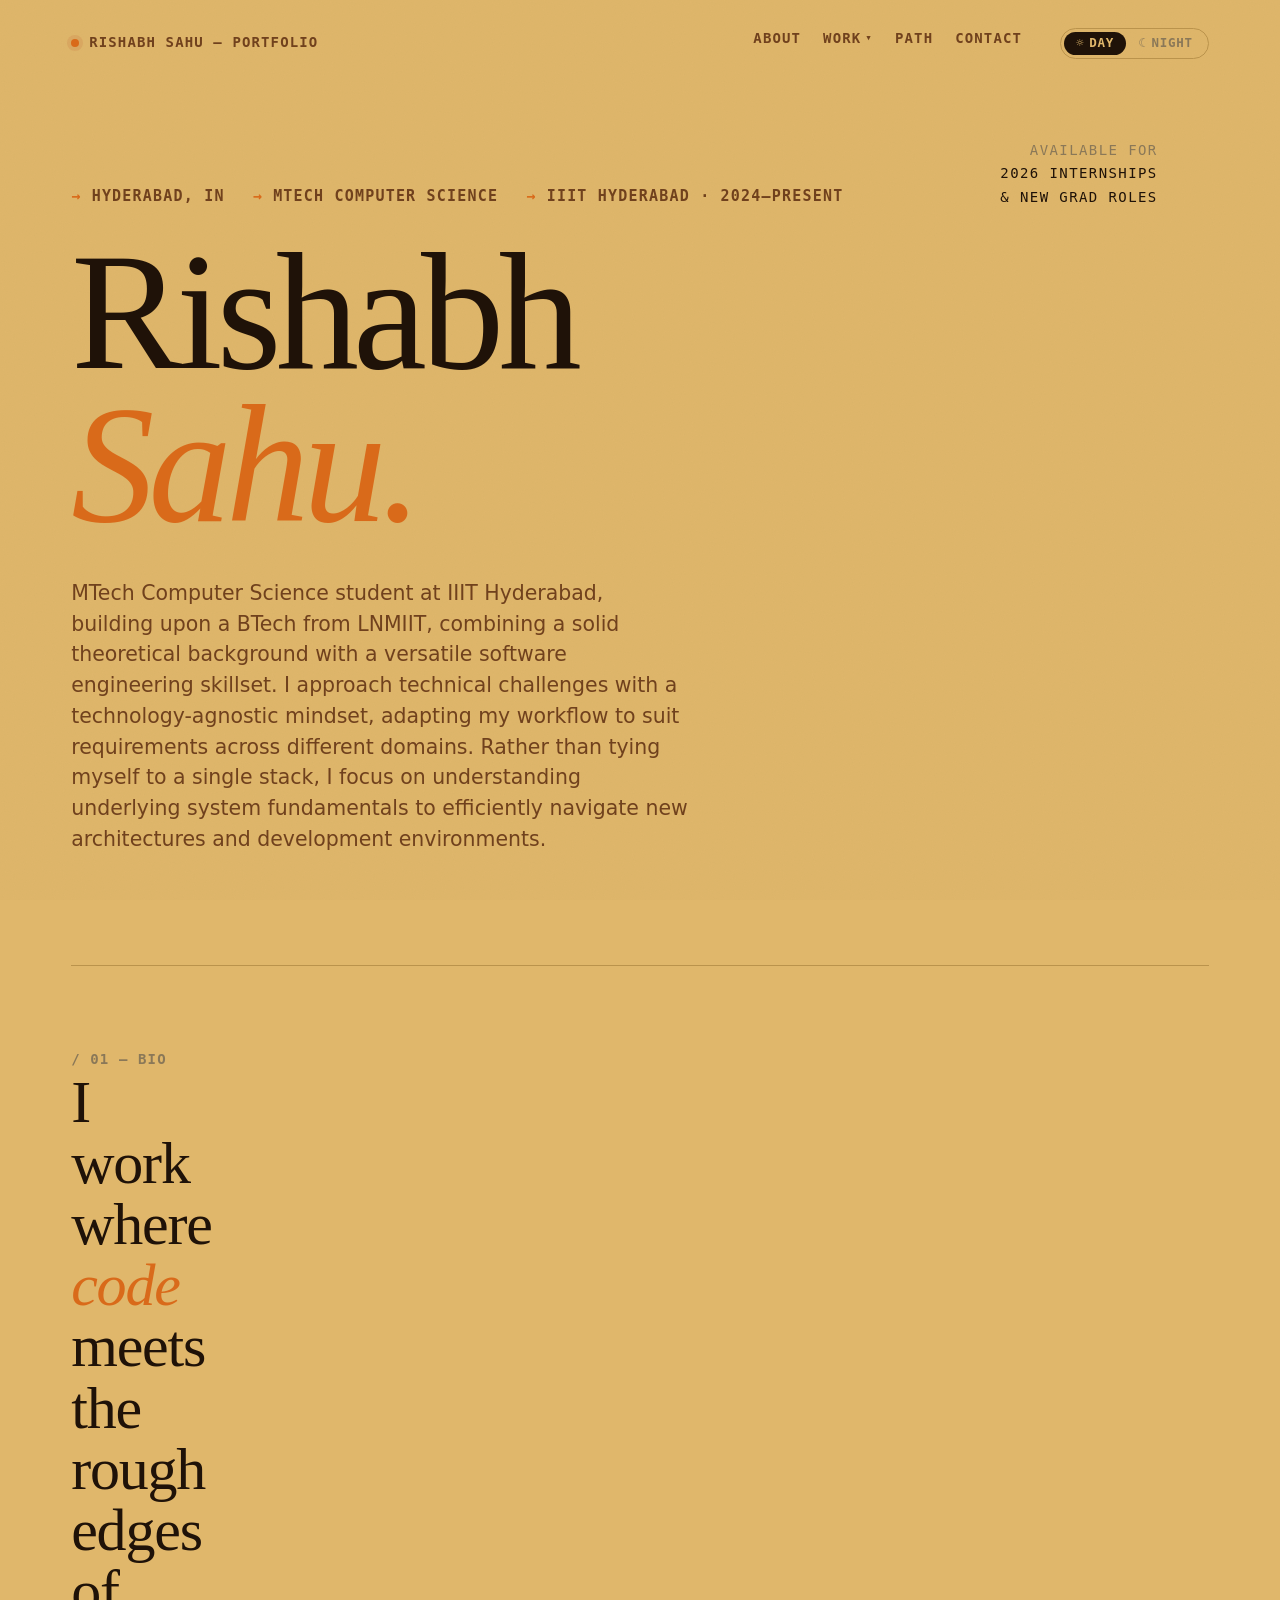
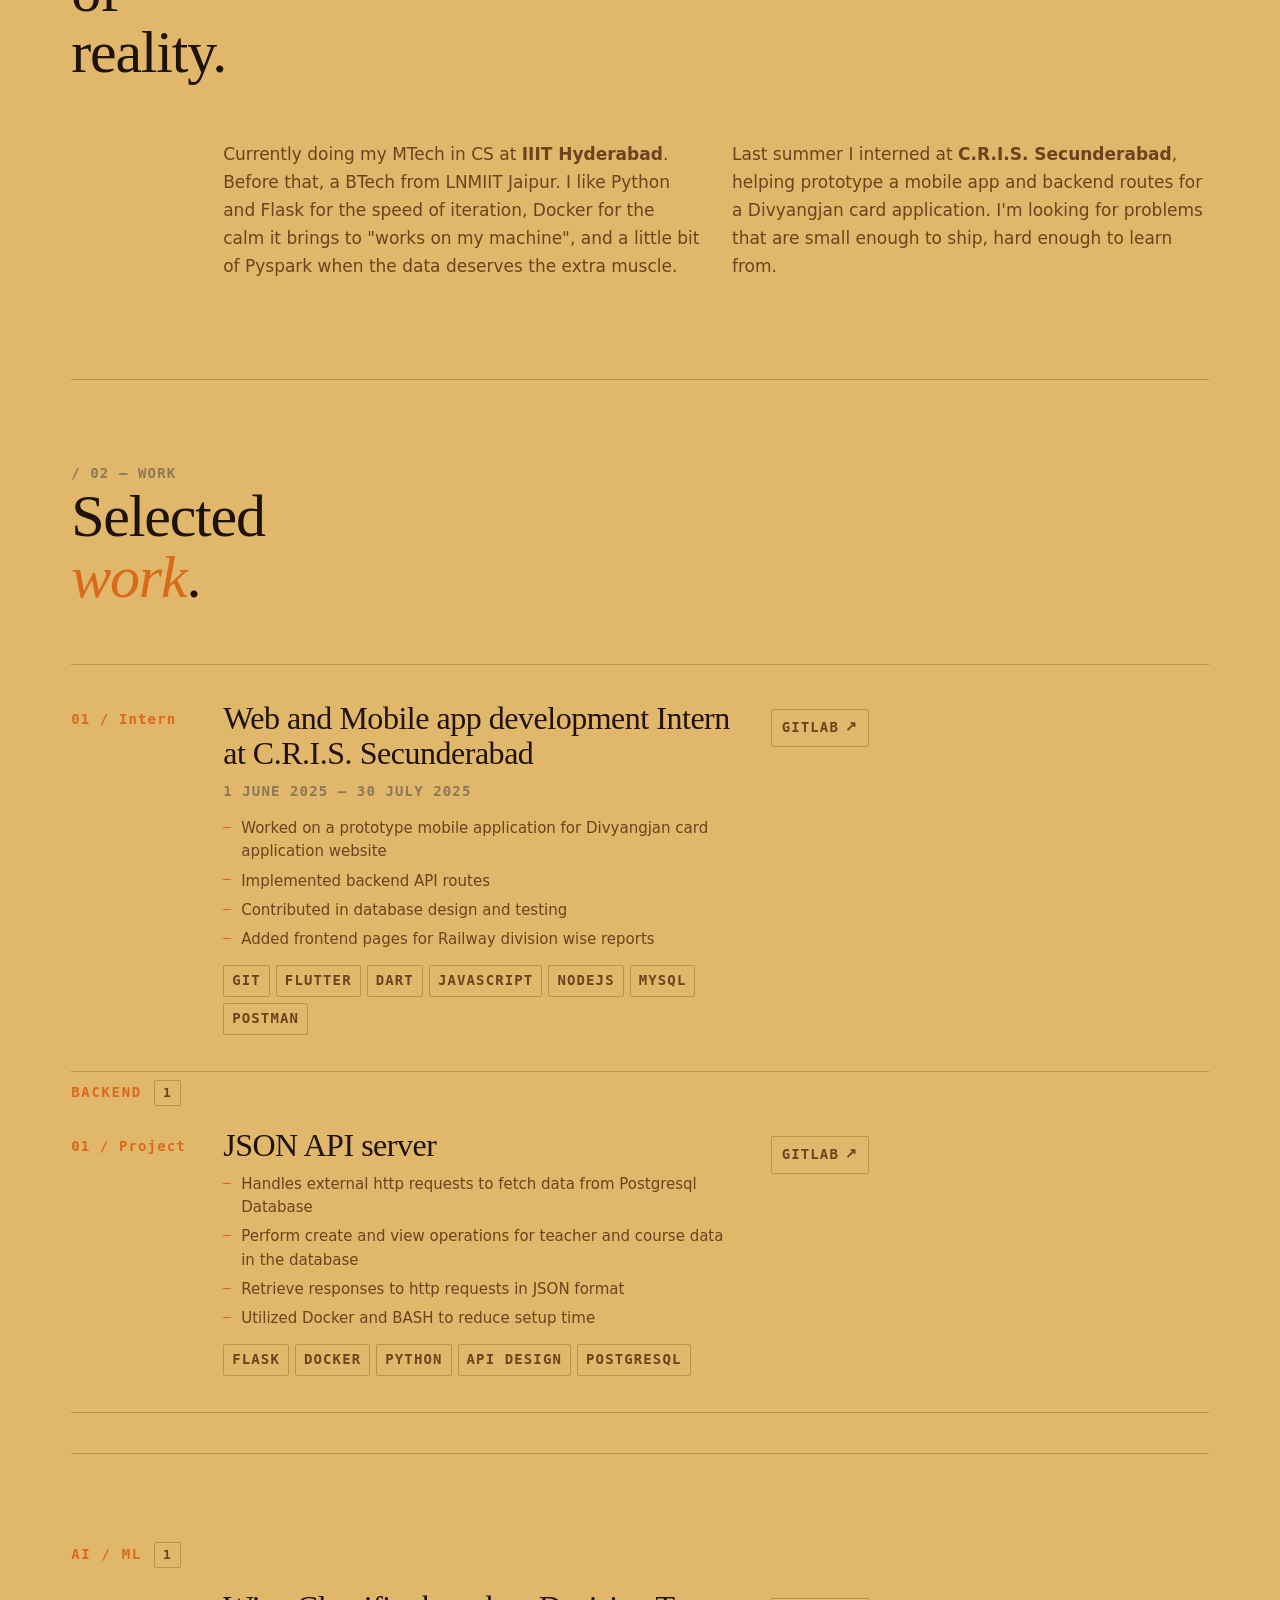
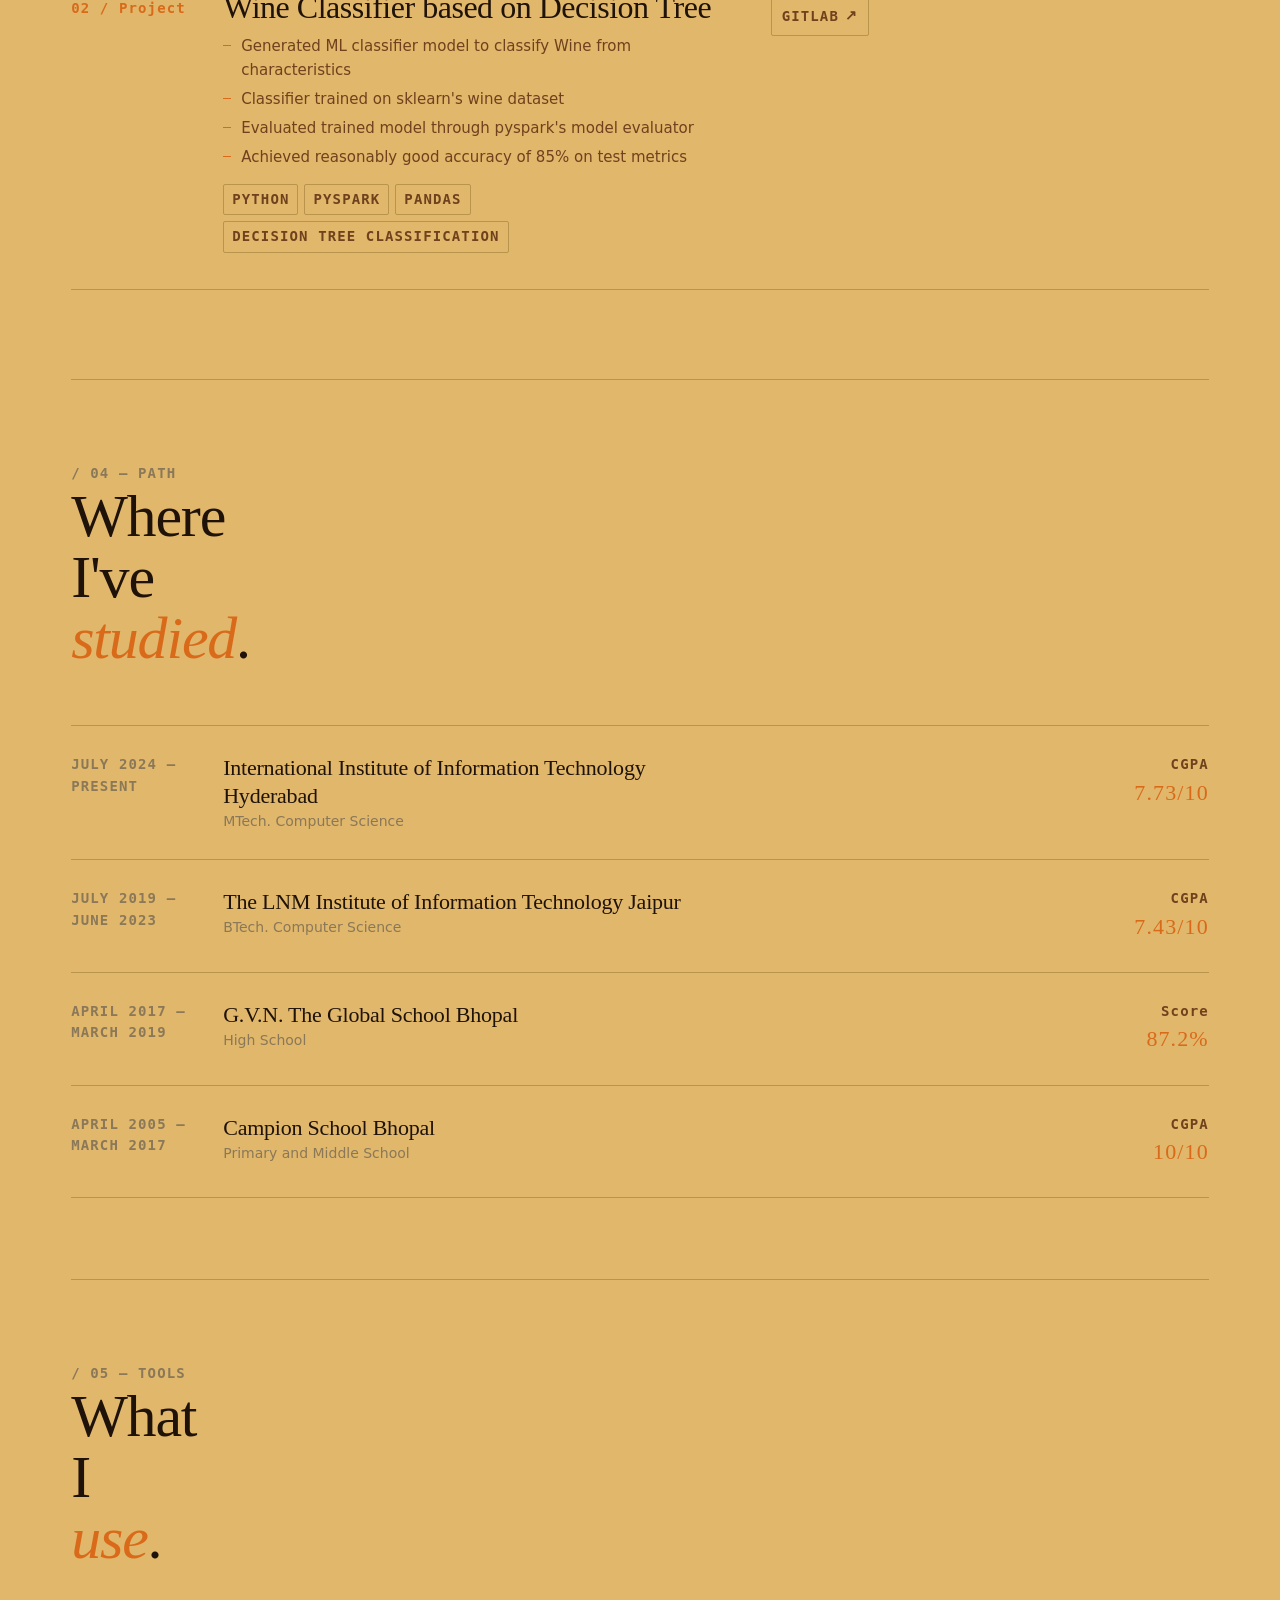
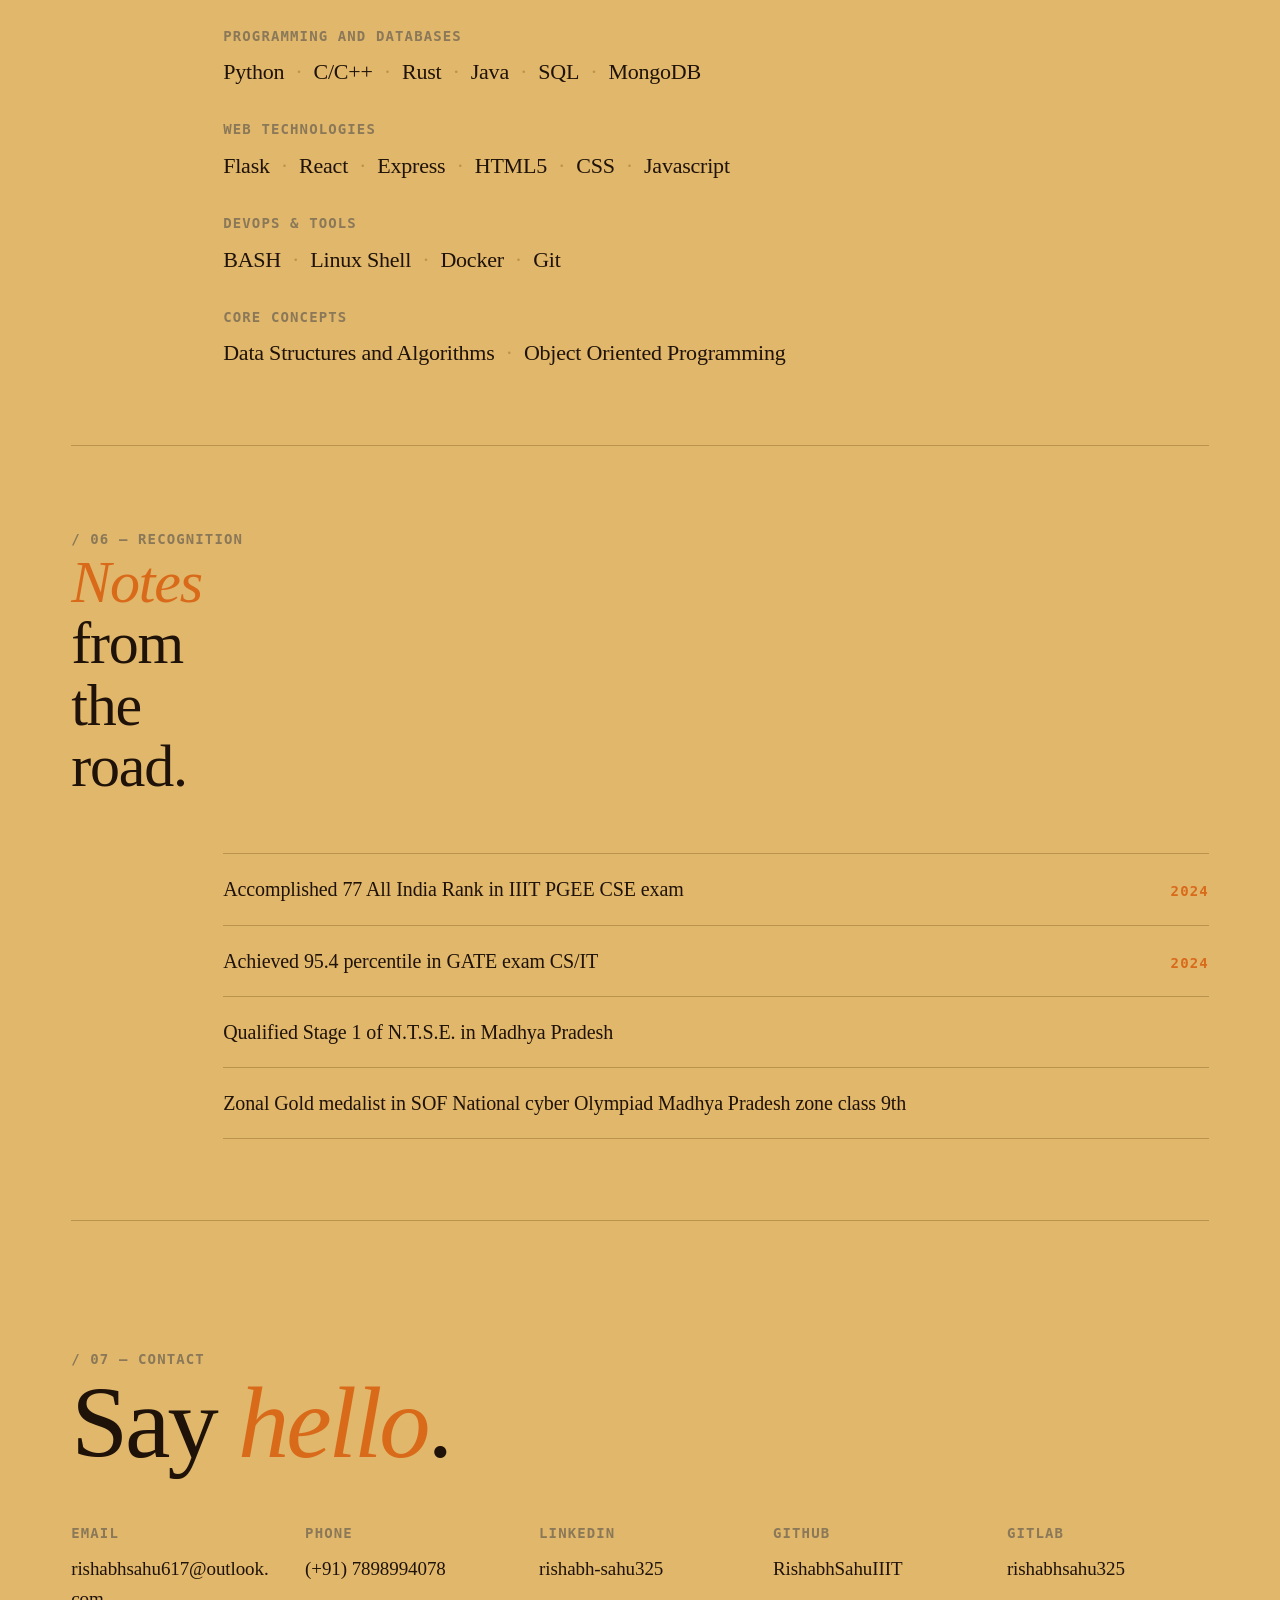
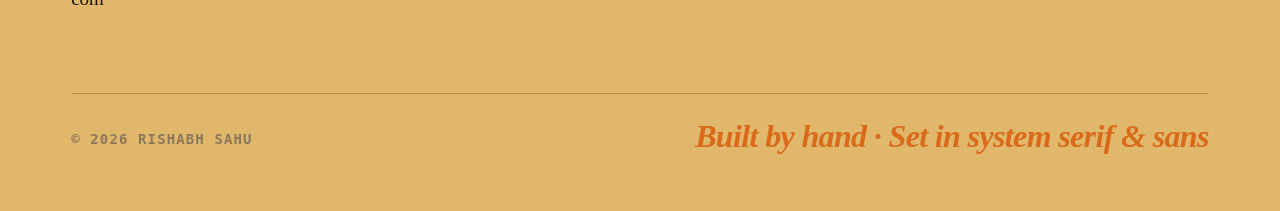
==== index.html @ 09082b4e "Update index.html introduction para" ====
<!doctype html>
<html lang="en">
    <head>
        <meta charset="utf-8" />
        <meta name="viewport" content="width=device-width, initial-scale=1" />
        <title>Rishabh Sahu — Portfolio</title>
        <meta
            name="description"
            content="Rishabh Sahu — MTech Computer Science at IIIT Hyderabad. Web, backend, and systems projects."
        />
        <link rel="stylesheet" href="style.css" />

        <!-- Anti-FOUC theme init. Loaded synchronously here so the right
       palette class is on <html> BEFORE any paint. Kept external (not
       inline) so it survives strict CSPs from browsers and extensions
       (Ulaa's built-in dark mode, Brave Shields, etc.) which block
       <script> blocks. -->
        <script src="theme-init.js"></script>
    </head>

    <body>
        <div class="grain" aria-hidden="true"></div>

        <div class="shell">
            <!-- ============================================================
         TOP BAR
         ============================================================ -->
            <header class="topbar">
                <div class="mark">
                    <span class="dot" aria-hidden="true"></span>
                    <span>Rishabh Sahu — Portfolio</span>
                </div>
                <nav>
                    <a href="#about">About</a>
                    <a href="#work">Work</a>
                    <a href="#projects-all">Projects</a>
                    <a href="#education">Path</a>
                    <a href="#contact">Contact</a>
                    <div
                        class="theme-switch"
                        role="group"
                        aria-label="Toggle day or night mode"
                    >
                        <button
                            type="button"
                            class="theme-opt"
                            id="btn-day"
                            aria-pressed="false"
                            title="Switch to day mode"
                        >
                            <span aria-hidden="true">☼</span> Day
                        </button>
                        <button
                            type="button"
                            class="theme-opt"
                            id="btn-night"
                            aria-pressed="false"
                            title="Switch to night mode"
                        >
                            <span aria-hidden="true">☾</span> Night
                        </button>
                    </div>
                </nav>
            </header>

            <!-- ============================================================
         HERO
         ============================================================ -->
            <section class="hero" id="hero">
                <div class="meta">
                    <span>Hyderabad, IN</span>
                    <span>MTech Computer Science</span>
                    <span>IIIT Hyderabad · 2024–present</span>
                </div>

                <h1>
                    Rishabh<br />
                    <span class="italic">Sahu.</span>
                </h1>

                <p class="lede">
                    MTech Computer Science student at IIIT Hyderabad, building upon a BTech from LNMIIT, combining a solid theoretical background with a versatile software engineering skillset. 
                    I approach technical challenges with a technology-agnostic mindset, adapting my workflow to suit requirements across different domains. 
                    Rather than tying myself to a single stack, I focus on understanding underlying system fundamentals to efficiently navigate new architectures and development environments.
                    
                </p>

                <div class="corner">
                    Available for<br />
                    <b>2026 internships<br />&amp; new grad roles</b>
                </div>
            </section>

            <!-- ============================================================
         ABOUT
         ============================================================ -->
            <section class="block reveal" id="about">
                <span class="col-label">/ 01 — bio</span>
                <div class="section-head">
                    <h2>
                        I work where <em>code</em> meets the rough edges of
                        reality.
                    </h2>
                </div>
                <div class="about-grid">
                    <div></div>
                    <p>
                        Currently doing my MTech in CS at <b>IIIT Hyderabad</b>.
                        Before that, a BTech from LNMIIT Jaipur. I like Python
                        and Flask for the speed of iteration, Docker for the
                        calm it brings to "works on my machine", and a little
                        bit of Pyspark when the data deserves the extra muscle.
                    </p>
                    <p>
                        Last summer I interned at <b>C.R.I.S. Secunderabad</b>,
                        helping prototype a mobile app and backend routes for a
                        Divyangjan card application. I'm looking for problems
                        that are small enough to ship, hard enough to learn
                        from.
                    </p>
                </div>
            </section>

            <!-- ============================================================
         WORK — internships + featured projects
         ============================================================ -->
            <section class="block reveal" id="work">
                <span class="col-label">/ 02 — work</span>
                <div class="section-head">
                    <h2>Selected <em>work</em>.</h2>
                </div>

                <!-- Internships mount -->
                <div class="work-list" id="internship-list"></div>

                <!-- Featured projects mount -->
                <div class="work-list" id="featured-projects"></div>
            </section>

            <!-- ============================================================
         ALL PROJECTS
         ============================================================ -->
            <section class="block reveal" id="projects-all">
                <span class="col-label">/ 03 — index</span>
                <div class="section-head">
                    <h2>All <em>projects</em>.</h2>
                </div>
                <div class="all-projects" id="all-projects"></div>
            </section>

            <!-- ============================================================
         EDUCATION
         ============================================================ -->
            <section class="block reveal" id="education">
                <span class="col-label">/ 04 — path</span>
                <div class="section-head">
                    <h2>Where I've <em>studied</em>.</h2>
                </div>
                <div class="timeline" id="education-list"></div>
            </section>

            <!-- ============================================================
         SKILLS
         ============================================================ -->
            <section class="block reveal" id="skills">
                <span class="col-label">/ 05 — tools</span>
                <div class="section-head">
                    <h2>What I <em>use</em>.</h2>
                </div>
                <div class="skills-grid">
                    <div aria-hidden="true"></div>
                    <div id="skills-list"></div>
                </div>
            </section>

            <!-- ============================================================
         RECOGNITION
         ============================================================ -->
            <section class="block reveal" id="recognition">
                <span class="col-label">/ 06 — recognition</span>
                <div class="section-head">
                    <h2><em>Notes</em> from the road.</h2>
                </div>
                <div class="recog-list">
                    <div aria-hidden="true"></div>
                    <ul id="accomplishments-list"></ul>
                </div>
            </section>

            <!-- ============================================================
         CONTACT / COLOPHON
         ============================================================ -->
            <section class="colophon reveal" id="contact">
                <span class="col-label">/ 07 — contact</span>
                <h2>Say <em>hello</em>.</h2>

                <div class="contact-grid">
                    <div class="item">
                        <h5>Email</h5>
                        <a id="contact-email" href="#">—</a>
                    </div>
                    <div class="item">
                        <h5>Phone</h5>
                        <a id="contact-phone" href="#">—</a>
                    </div>
                    <div class="item">
                        <h5>LinkedIn</h5>
                        <a
                            id="contact-linkedin"
                            href="#"
                            target="_blank"
                            rel="noopener"
                            >—</a
                        >
                    </div>
                    <div class="item">
                        <h5>GitHub</h5>
                        <a
                            id="contact-github"
                            href="#"
                            target="_blank"
                            rel="noopener"
                            >—</a
                        >
                    </div>
                    <div class="item">
                        <h5>GitLab</h5>
                        <a
                            id="contact-gitlab"
                            href="#"
                            target="_blank"
                            rel="noopener"
                            >—</a
                        >
                    </div>
                </div>

                <div class="foot">
                    <span>© <span id="year"></span> Rishabh Sahu</span>
                    <span class="glyph"
                        >Built by hand · Set in system serif &amp; sans</span
                    >
                </div>
            </section>
        </div>

        <!-- All page logic (year setter, theme toggle handler, LaTeX parser
       and renderer) lives in external files so they survive CSPs that
       block inline <script>. -->
        <script src="projects.js"></script>
        <script src="script.js"></script>
    </body>
</html>
---- style.css ----
/* ============================================================
   Rishabh Sahu — Portfolio styles
   --------------------------------------------------------------
   Palette: Day & Night
     Light mode offset: -24 (warm dusk)
     Dark  mode offset: +11 (more lifted)
   This is one of four palette variants. To swap palettes,
   rename one of style-*.css to style.css.
   ============================================================ */

/* ---------- 1. Tokens ---------- */
:root {
    /* ---- Palette: Day & Night ---- */
    /* Light mode (default) — bg/bg-soft/rule shifted -24% lightness */
    --bg: #e0b76b;
    --bg-soft: #dcae5a;
    --ink: #1f1208;
    --ink-soft: #70411d;
    --muted: #8a7858;
    --rule: #ba934c;
    --accent: #d96a1a;
    --accent-soft: #e1955e;

    --grain-svg: url("data:image/svg+xml;utf8,<svg xmlns='http://www.w3.org/2000/svg' width='180' height='180'><filter id='n'><feTurbulence type='fractalNoise' baseFrequency='0.9' numOctaves='2' stitchTiles='stitch'/><feColorMatrix values='0 0 0 0 0.05  0 0 0 0 0.04  0 0 0 0 0.02  0 0 0 0.08 0'/></filter><rect width='100%25' height='100%25' filter='url(%23n)'/></svg>");
    --grain-blend: multiply;
    --grain-opacity: 0.35;

    /* System font stacks — no external fonts */
    --serif:
        ui-serif, "Iowan Old Style", "Apple Garamond", Baskerville,
        "Times New Roman", "Source Serif Pro", Georgia, serif;
    --sans:
        system-ui, -apple-system, BlinkMacSystemFont, "Segoe UI Variable",
        "Segoe UI", Roboto, "Helvetica Neue", Arial, sans-serif;
    --mono:
        ui-monospace, "SF Mono", "Cascadia Mono", "Source Code Pro", Menlo,
        Consolas, "DejaVu Sans Mono", monospace;

    --max: 1240px;
    --gutter: clamp(20px, 4vw, 56px);

    color-scheme: light;
}

/* Dark mode — applies when OS prefers dark UNLESS the user has
   manually picked light via the in-page toggle (which adds .theme-light).
   bg/bg-soft/rule shifted +11% lightness. */
@media (prefers-color-scheme: dark) {
    :root:not(.theme-light) {
        --bg: #162666;
        --bg-soft: #1a2d77;
        --ink: #dce0ee;
        --ink-soft: #9ea9d0;
        --muted: #828aa6;
        --rule: #3a477a;
        --accent: #e6c069;
        --accent-soft: #ead198;
        --grain-svg: url("data:image/svg+xml;utf8,<svg xmlns='http://www.w3.org/2000/svg' width='180' height='180'><filter id='n'><feTurbulence type='fractalNoise' baseFrequency='0.9' numOctaves='2' stitchTiles='stitch'/><feColorMatrix values='0 0 0 0 0.95  0 0 0 0 0.92  0 0 0 0 0.85  0 0 0 0.05 0'/></filter><rect width='100%25' height='100%25' filter='url(%23n)'/></svg>");
        --grain-blend: screen;
        --grain-opacity: 0.5;
        color-scheme: dark;
    }
}

/* User-forced dark mode (toggle button in the top bar). Always wins,
   regardless of the OS preference. */
:root.theme-dark {
    --bg: #162666;
    --bg-soft: #1a2d77;
    --ink: #dce0ee;
    --ink-soft: #9ea9d0;
    --muted: #828aa6;
    --rule: #3a477a;
    --accent: #e6c069;
    --accent-soft: #ead198;
    --grain-svg: url("data:image/svg+xml;utf8,<svg xmlns='http://www.w3.org/2000/svg' width='180' height='180'><filter id='n'><feTurbulence type='fractalNoise' baseFrequency='0.9' numOctaves='2' stitchTiles='stitch'/><feColorMatrix values='0 0 0 0 0.95  0 0 0 0 0.92  0 0 0 0 0.85  0 0 0 0.05 0'/></filter><rect width='100%25' height='100%25' filter='url(%23n)'/></svg>");
    --grain-blend: screen;
    --grain-opacity: 0.5;
    color-scheme: dark;
}

/* ---------- 2. Reset & base ---------- */
*,
*::before,
*::after {
    box-sizing: border-box;
}

html {
    scroll-behavior: smooth;
}

body {
    margin: 0;
    background: var(--bg);
    color: var(--ink);
    font-family: var(--sans);
    font-weight: 400;
    font-size: 16px;
    line-height: 1.55;
    -webkit-font-smoothing: antialiased;
    text-rendering: optimizeLegibility;
    overflow-x: hidden;
    transition:
        background-color 0.3s ease,
        color 0.3s ease;
}

/* Paper grain — theme-aware via CSS variables */
body::before {
    content: "";
    position: fixed;
    inset: 0;
    pointer-events: none;
    z-index: 1;
    opacity: var(--grain-opacity);
    mix-blend-mode: var(--grain-blend);
    background-image: var(--grain-svg);
}

a {
    color: inherit;
    text-decoration: none;
}

::selection {
    background: var(--accent);
    color: var(--bg);
}

code {
    font-family: var(--mono);
    font-size: 0.92em;
    padding: 1px 5px;
    background: var(--bg-soft);
    border-radius: 3px;
}

/* ---------- 3. Layout shell ---------- */
.shell {
    position: relative;
    z-index: 2;
    max-width: var(--max);
    margin: 0 auto;
    padding: 0 var(--gutter);
}

/* ---------- 4. Top bar ---------- */
.topbar {
    display: flex;
    align-items: center;
    justify-content: space-between;
    padding: 28px 0 0;
    font-family: var(--mono);
    font-size: 14px;
    letter-spacing: 0.06em;
    text-transform: uppercase;
    color: var(--ink-soft);
}
.topbar .mark {
    display: inline-flex;
    align-items: center;
    gap: 10px;
}
.topbar .dot {
    width: 8px;
    height: 8px;
    border-radius: 50%;
    background: var(--accent);
    box-shadow: 0 0 0 4px rgba(181, 69, 32, 0.12);
}
.topbar nav {
    display: flex;
    gap: 22px;
    flex-wrap: wrap;
}
.topbar nav a {
    position: relative;
    padding-bottom: 2px;
}
.topbar nav a::after {
    content: "";
    position: absolute;
    left: 0;
    right: 100%;
    bottom: 0;
    height: 1px;
    background: var(--ink);
    transition: right 0.4s cubic-bezier(0.2, 0.7, 0.2, 1);
}
.topbar nav a:hover::after {
    right: 0;
}
@media (max-width: 720px) {
    .topbar nav {
        display: none;
    }
}

/* ---------- 5. Hero ---------- */
.hero {
    padding: clamp(80px, 14vh, 180px) 0 clamp(60px, 10vh, 120px);
    position: relative;
}
.hero .meta {
    display: flex;
    flex-wrap: wrap;
    gap: 28px;
    font-family: var(--mono);
    font-size: 15px;
    font-weight: 600;
    letter-spacing: 0.08em;
    text-transform: uppercase;
    color: var(--ink-soft);
    margin-bottom: 28px;
}
.hero .meta span::before {
    content: "→ ";
    color: var(--accent);
}
.hero h1 {
    margin: 0;
    font-family: var(--serif);
    font-weight: 400;
    font-style: normal;
    font-size: clamp(56px, 13vw, 200px);
    line-height: 0.92;
    letter-spacing: -0.035em;
}
.hero h1 .italic {
    font-style: italic;
    font-weight: 400;
    color: var(--accent);
}
.hero .lede {
    margin-top: 36px;
    max-width: 620px;
    font-size: clamp(18px, 1.6vw, 22px);
    line-height: 1.5;
    color: var(--ink-soft);
    font-weight: 300;
}
.hero .lede em {
    font-family: var(--serif);
    font-style: italic;
    color: var(--accent);
    font-weight: 400;
}
.hero .corner {
    position: absolute;
    top: 80px;
    right: var(--gutter);
    font-family: var(--mono);
    font-size: 14px;
    letter-spacing: 0.1em;
    text-transform: uppercase;
    color: var(--muted);
    text-align: right;
    line-height: 1.7;
}
.hero .corner b {
    color: var(--ink);
    font-weight: 500;
    display: block;
}
@media (max-width: 720px) {
    .hero .corner {
        display: none;
    }
}

/* ---------- 6. Section pattern ---------- */
section.block {
    padding: clamp(60px, 9vh, 110px) 0;
    border-top: 1px solid var(--rule);
    position: relative;
}
.section-head {
    display: grid;
    grid-template-columns: 120px 1fr;
    gap: 32px;
    margin-bottom: 56px;
}
.section-head .num {
    font-family: var(--mono);
    font-size: 14px;
    letter-spacing: 0.1em;
    color: var(--accent);
    padding-top: 8px;
}
.section-head h2 {
    margin: 0;
    font-family: var(--serif);
    font-weight: 400;
    font-size: clamp(36px, 5vw, 60px);
    line-height: 1.02;
    letter-spacing: -0.02em;
}
.section-head h2 em {
    font-style: italic;
    color: var(--accent);
    font-weight: 400;
}
.col-label {
    font-family: var(--mono);
    font-size: 14px;
    letter-spacing: 0.12em;
    text-transform: uppercase;
    color: var(--muted);
}
@media (max-width: 640px) {
    .section-head {
        grid-template-columns: 1fr;
        gap: 12px;
        margin-bottom: 36px;
    }
}

/* ---------- 7. About ---------- */
.about-grid {
    display: grid;
    grid-template-columns: 120px 1fr 1fr;
    gap: 32px;
}
.about-grid p {
    margin: 0 0 18px;
    font-size: 17px;
    line-height: 1.65;
    color: var(--ink-soft);
}
.about-grid p:last-child {
    margin-bottom: 0;
}
@media (max-width: 880px) {
    .about-grid {
        grid-template-columns: 1fr;
        gap: 18px;
    }
}

/* ---------- 8. Work / Featured projects ---------- */
.work-list {
    display: flex;
    flex-direction: column;
    gap: 0;
}

.work-item {
    display: grid;
    grid-template-columns: 120px 1fr 0.85fr;
    gap: 32px;
    padding: 36px 0;
    border-bottom: 1px solid var(--rule);
    align-items: start;
    position: relative;
    transition: padding 0.4s cubic-bezier(0.2, 0.7, 0.2, 1);
}
.work-item:hover {
    padding-left: 16px;
}
.work-item:first-child {
    border-top: 1px solid var(--rule);
}

.work-item .idx {
    font-family: var(--mono);
    font-size: 14px;
    color: var(--accent);
    letter-spacing: 0.08em;
    padding-top: 8px;
}
.work-item h3 {
    margin: 0 0 10px;
    font-family: var(--serif);
    font-weight: 500;
    font-size: clamp(24px, 2.5vw, 34px);
    line-height: 1.1;
    letter-spacing: -0.015em;
}
.work-item h3 a {
    background-image: linear-gradient(var(--ink), var(--ink));
    background-position: 0 100%;
    background-repeat: no-repeat;
    background-size: 0% 1px;
    transition: background-size 0.5s cubic-bezier(0.2, 0.7, 0.2, 1);
    padding-bottom: 2px;
}
.work-item h3 a:hover {
    background-size: 100% 1px;
}
.work-item .role {
    font-family: var(--mono);
    font-size: 14px;
    letter-spacing: 0.1em;
    text-transform: uppercase;
    color: var(--muted);
    margin-bottom: 14px;
}
.work-item p {
    margin: 0 0 12px;
    color: var(--ink-soft);
    font-size: 15.5px;
    line-height: 1.6;
}
.work-item ul {
    margin: 0;
    padding: 0;
    list-style: none;
}
.work-item ul li {
    position: relative;
    padding-left: 18px;
    font-size: 15px;
    color: var(--ink-soft);
    margin-bottom: 6px;
    line-height: 1.55;
}
.work-item ul li::before {
    content: "";
    position: absolute;
    left: 0;
    top: 0.65em;
    width: 8px;
    height: 1px;
    background: var(--accent);
}
.work-item .stack {
    display: flex;
    flex-wrap: wrap;
    gap: 6px;
    margin-top: 14px;
}
.work-item .stack span {
    font-family: var(--mono);
    font-size: 14px;
    letter-spacing: 0.06em;
    text-transform: uppercase;
    padding: 4px 8px;
    border: 1px solid var(--rule);
    color: var(--ink-soft);
    border-radius: 2px;
}
.work-item .meta-right {
    font-family: var(--mono);
    font-size: 14px;
    letter-spacing: 0.1em;
    text-transform: uppercase;
    color: var(--muted);
    padding-top: 8px;
    line-height: 1.7;
    display: flex;
    flex-direction: column;
    gap: 16px;
}
@media (max-width: 880px) {
    .work-item {
        grid-template-columns: 1fr;
        gap: 14px;
        padding: 28px 0;
    }
    .work-item:hover {
        padding-left: 0;
    }
}

/* ---------- Repo link buttons (shared by featured + compact) ---------- */
.repo-links {
    display: flex;
    flex-wrap: wrap;
    gap: 8px;
}
.repo-link {
    display: inline-flex;
    align-items: center;
    gap: 6px;
    font-family: var(--mono);
    font-size: 14px;
    letter-spacing: 0.08em;
    text-transform: uppercase;
    padding: 6px 10px;
    border: 1px solid var(--rule);
    border-radius: 2px;
    color: var(--ink-soft);
    transition:
        background 0.25s ease,
        color 0.25s ease,
        border-color 0.25s ease,
        transform 0.25s ease;
}
.repo-link:hover {
    background: var(--accent);
    color: var(--bg);
    border-color: var(--accent);
    transform: translateY(-1px);
}
.repo-link .arrow {
    font-family: var(--serif);
    font-size: 14px;
    line-height: 1;
    transform: translateY(-1px);
}

/* ---------- 9. All projects (compact list) ---------- */
.all-projects {
    display: flex;
    flex-direction: column;
    gap: 0;
}
.project-compact {
    padding: 26px 0;
    border-bottom: 1px solid var(--rule);
    display: grid;
    grid-template-columns: 1fr;
    gap: 12px;
    transition: padding 0.35s cubic-bezier(0.2, 0.7, 0.2, 1);
}
.project-compact:first-child {
    border-top: 1px solid var(--rule);
}
.project-compact:hover {
    padding-left: 12px;
}

.pc-head {
    display: flex;
    align-items: baseline;
    justify-content: space-between;
    gap: 20px;
    flex-wrap: wrap;
}
.pc-title {
    margin: 0;
    font-family: var(--serif);
    font-size: clamp(20px, 2vw, 24px);
    font-weight: 500;
    line-height: 1.2;
    letter-spacing: -0.01em;
}
.pc-cat {
    font-family: var(--mono);
    font-size: 14px;
    letter-spacing: 0.1em;
    text-transform: uppercase;
    color: var(--muted);
    white-space: nowrap;
}
.pc-cat::before {
    content: "▸ ";
    color: var(--accent);
}
.pc-desc {
    margin: 0;
    color: var(--ink-soft);
    font-size: 15px;
    line-height: 1.55;
    max-width: 70ch;
}
.pc-foot {
    display: flex;
    justify-content: space-between;
    align-items: center;
    gap: 16px;
    flex-wrap: wrap;
    margin-top: 4px;
}
.pc-stack {
    display: flex;
    flex-wrap: wrap;
    gap: 4px 12px;
    font-family: var(--mono);
    font-size: 14px;
    letter-spacing: 0.05em;
    text-transform: uppercase;
    color: var(--muted);
}
.pc-stack span:not(:last-child)::after {
    content: " ·";
    color: var(--rule);
    margin-left: 4px;
}
.all-projects-empty {
    font-family: var(--mono);
    font-size: 14px;
    color: var(--muted);
    letter-spacing: 0.08em;
    text-transform: uppercase;
    padding: 40px 0;
    text-align: center;
}

/* ---------- 10. Timeline (Education) ---------- */
.timeline {
    display: flex;
    flex-direction: column;
}
.timeline-row {
    display: grid;
    grid-template-columns: 120px 1fr 1fr;
    gap: 32px;
    padding: 28px 0;
    border-bottom: 1px solid var(--rule);
}
.timeline-row:first-child {
    border-top: 1px solid var(--rule);
}
.timeline-row .when {
    font-family: var(--mono);
    font-size: 14px;
    letter-spacing: 0.1em;
    text-transform: uppercase;
    color: var(--muted);
}
.timeline-row .what {
    font-family: var(--serif);
    font-weight: 500;
    font-size: 22px;
    letter-spacing: -0.01em;
    line-height: 1.25;
}
.timeline-row .what small {
    display: block;
    font-family: var(--sans);
    font-size: 14px;
    color: var(--muted);
    margin-top: 4px;
    letter-spacing: 0;
    font-weight: 400;
}
.timeline-row .score {
    font-family: var(--mono);
    font-size: 14px;
    color: var(--ink-soft);
    text-align: right;
}
.timeline-row .score b {
    font-family: var(--serif);
    font-weight: 500;
    font-size: 22px;
    color: var(--accent);
    display: block;
}
@media (max-width: 880px) {
    .timeline-row {
        grid-template-columns: 1fr;
        gap: 8px;
    }
    .timeline-row .score {
        text-align: left;
    }
}

/* ---------- 11. Skills ---------- */
.skills-grid {
    display: grid;
    grid-template-columns: 120px 1fr;
    gap: 32px;
}
.skills-cluster {
    margin-bottom: 36px;
}
.skills-cluster:last-child {
    margin-bottom: 0;
}
.skills-cluster h4 {
    font-family: var(--mono);
    font-size: 14px;
    text-transform: uppercase;
    letter-spacing: 0.12em;
    color: var(--muted);
    margin: 0 0 14px;
    font-weight: 500;
}
.skills-cluster .tags {
    display: flex;
    flex-wrap: wrap;
    gap: 8px 12px;
}
.skills-cluster .tags span {
    font-family: var(--serif);
    font-size: 22px;
    font-weight: 500;
    color: var(--ink);
    letter-spacing: -0.01em;
    line-height: 1;
    padding: 0;
    position: relative;
    transition: color 0.3s ease;
}
.skills-cluster .tags span:not(:last-child)::after {
    content: "·";
    margin-left: 12px;
    color: var(--rule);
}
.skills-cluster .tags span:hover {
    color: var(--accent);
    font-style: italic;
}
@media (max-width: 640px) {
    .skills-grid {
        grid-template-columns: 1fr;
        gap: 18px;
    }
    .skills-cluster .tags span {
        font-size: 19px;
    }
}

/* ---------- 12. Recognition ---------- */
.recog-list {
    display: grid;
    grid-template-columns: 120px 1fr;
    gap: 32px;
}
.recog-list ul {
    margin: 0;
    padding: 0;
    list-style: none;
}
.recog-list li {
    display: grid;
    grid-template-columns: 1fr auto;
    gap: 24px;
    padding: 22px 0;
    border-bottom: 1px solid var(--rule);
    align-items: baseline;
}
.recog-list li:first-child {
    border-top: 1px solid var(--rule);
}
.recog-list li .title {
    font-family: var(--serif);
    font-size: 20px;
    font-weight: 500;
    line-height: 1.3;
    letter-spacing: -0.005em;
}
.recog-list li .badge {
    font-family: var(--mono);
    font-size: 14px;
    color: var(--accent);
    letter-spacing: 0.06em;
    white-space: nowrap;
}
@media (max-width: 640px) {
    .recog-list {
        grid-template-columns: 1fr;
        gap: 18px;
    }
    .recog-list li {
        grid-template-columns: 1fr;
        gap: 6px;
    }
}

/* ---------- 13. Colophon / Contact ---------- */
.colophon {
    padding: clamp(80px, 14vh, 160px) 0 60px;
    border-top: 1px solid var(--rule);
}
.colophon h2 {
    font-family: var(--serif);
    font-weight: 400;
    font-size: clamp(48px, 8vw, 120px);
    line-height: 1;
    margin: 0 0 48px;
    letter-spacing: -0.03em;
}
.colophon h2 em {
    font-style: italic;
    color: var(--accent);
    font-weight: 400;
}
.colophon .contact-grid {
    display: grid;
    grid-template-columns: repeat(auto-fit, minmax(140px, 1fr));
    gap: 32px;
    margin-bottom: 80px;
}
.colophon .contact-grid .item h5 {
    font-family: var(--mono);
    font-size: 14px;
    letter-spacing: 0.12em;
    text-transform: uppercase;
    color: var(--muted);
    margin: 0 0 10px;
    font-weight: 500;
}
.colophon .contact-grid .item a {
    font-family: var(--serif);
    font-size: 19px;
    font-weight: 500;
    letter-spacing: -0.005em;
    background-image: linear-gradient(var(--accent), var(--accent));
    background-position: 0 100%;
    background-repeat: no-repeat;
    background-size: 0% 1px;
    transition:
        background-size 0.5s cubic-bezier(0.2, 0.7, 0.2, 1),
        color 0.3s ease;
    padding-bottom: 2px;
    word-break: break-word;
}
.colophon .contact-grid .item a:hover {
    color: var(--accent);
    background-size: 100% 1px;
}
@media (max-width: 880px) {
    .colophon .contact-grid {
        grid-template-columns: 1fr 1fr;
        gap: 28px 20px;
    }
}

.foot {
    display: flex;
    justify-content: space-between;
    align-items: flex-end;
    font-family: var(--mono);
    font-size: 14px;
    letter-spacing: 0.1em;
    text-transform: uppercase;
    color: var(--muted);
    padding-top: 28px;
    border-top: 1px solid var(--rule);
}
.foot .glyph {
    font-family: var(--serif);
    font-style: italic;
    font-size: 32px;
    color: var(--accent);
    letter-spacing: -0.02em;
    text-transform: none;
    line-height: 0.9;
}
@media (max-width: 480px) {
    .foot {
        flex-direction: column;
        gap: 16px;
        align-items: flex-start;
    }
}

/* ---------- 14. Reveal & hero animations ---------- */
.reveal {
    opacity: 0;
    transform: translateY(24px);
    transition:
        opacity 0.9s cubic-bezier(0.2, 0.7, 0.2, 1),
        transform 0.9s cubic-bezier(0.2, 0.7, 0.2, 1);
}
.reveal.in {
    opacity: 1;
    transform: translateY(0);
}

.hero h1,
.hero .lede,
.hero .meta,
.hero .corner {
    opacity: 0;
    transform: translateY(20px);
    animation: rise 1.1s cubic-bezier(0.2, 0.7, 0.2, 1) forwards;
}
.hero .meta {
    animation-delay: 0.05s;
}
.hero h1 {
    animation-delay: 0.18s;
}
.hero .lede {
    animation-delay: 0.4s;
}
.hero .corner {
    animation-delay: 0.55s;
}

@keyframes rise {
    to {
        opacity: 1;
        transform: translateY(0);
    }
}

@media (prefers-reduced-motion: reduce) {
    .reveal,
    .hero h1,
    .hero .lede,
    .hero .meta,
    .hero .corner {
        opacity: 1;
        transform: none;
        transition: none;
        animation: none;
    }
    html {
        scroll-behavior: auto;
    }
}

/* ============================================================
   Mount-point wrappers
   ------------------------------------------------------------
   The renderer in script.js fills divs that sit between the
   section element and the items it expects as direct children
   (e.g. .timeline-row inside .timeline). These rules give the
   wrappers the same flex-column layout the section would have
   provided, so :first-child borders, gaps, and ordering still
   work correctly.
   ============================================================ */
.mount-passthrough {
    display: flex;
    flex-direction: column;
}
.skills-grid-spacer {
    /* Holds the 120px column-1 of .skills-grid so the clusters
     mount into column 2 and stay aligned with body content. */
    min-height: 1px;
}
@media (max-width: 640px) {
    .skills-grid-spacer {
        display: none;
    }
}
.recog-spacer {
    min-height: 1px;
}
@media (max-width: 640px) {
    .recog-spacer {
        display: none;
    }
}

/* ============================================================
   Project groups (categories in All Projects)
   ============================================================ */
.project-group {
    display: flex;
    flex-direction: column;
}
.project-group + .project-group {
    margin-top: 40px;
}
.project-group-title {
    font-family: var(--mono);
    font-size: 14px;
    text-transform: uppercase;
    letter-spacing: 0.14em;
    color: var(--accent);
    font-weight: 500;
    margin: 0;
    padding-bottom: 14px;
    border-bottom: 1px solid var(--rule);
}
/* Skip the project-compact top border when it follows a group title */
.project-group .project-compact:first-child {
    border-top: none;
}

/* ============================================================
   Legibility — bump weight + tighten letter-spacing on small
   mono metadata so it reads crisply at 13–15px. Weight 600 is
   used because system mono fonts (Cascadia, Consolas, DejaVu)
   often don't have a true 500 weight and silently fall back
   to 400, leaving the text looking thin.
   ============================================================ */
.col-label,
.topbar,
.work-item .idx,
.work-item .role,
.work-item .meta-right,
.work-item .stack span,
.timeline-row .when,
.timeline-row .score,
.skills-cluster h4,
.recog-list li .badge,
.repo-link,
.pc-cat,
.pc-stack,
.colophon .contact-grid .item h5,
.foot,
.project-group-head,
.project-group-count {
    font-weight: 600;
    letter-spacing: 0.08em;
}

/* ============================================================
   Project category groups
   ------------------------------------------------------------
   When projects.js sets `groupProjectsByCategory: true` and
   projects have a `category` field, "All projects" renders as
   labelled groups (Web Development, Backend, AI / ML, etc.).
   ============================================================ */
.project-group {
    margin-bottom: 8px;
}
.project-group:not(:last-child) {
    border-bottom: 1px solid var(--rule);
    padding-bottom: 28px;
    margin-bottom: 28px;
}
.project-group-head {
    display: flex;
    align-items: baseline;
    gap: 12px;
    margin: 0 0 4px;
    padding-top: 8px;
    font-family: var(--mono);
    font-size: 14px;
    letter-spacing: 0.12em;
    text-transform: uppercase;
    color: var(--accent);
}
.project-group-count {
    font-family: var(--mono);
    font-size: 13px;
    color: var(--ink-soft);
    letter-spacing: 0.06em;
    padding: 2px 8px;
    border: 1px solid var(--rule);
    border-radius: 2px;
    font-weight: 600;
}
.project-group-list {
    display: flex;
    flex-direction: column;
    gap: 0;
}
/* In grouped mode each group already provides its own border, so the
   compact items inside a group shouldn't double-up the top border. */
.project-group .project-compact:first-child {
    border-top: none;
    padding-top: 18px;
}
.project-group .work-item:first-child {
    border-top: none;
    padding-top: 18px;
}
/* Work-group (featured projects grouped by category): a bit more
   breathing room between groups since cards are larger. */
.work-group:not(:last-child) {
    padding-bottom: 40px;
    margin-bottom: 40px;
}

/* ============================================================
   Theme switch — Day / Night pill in the top bar
   ------------------------------------------------------------
   Lets the user override OS-level prefers-color-scheme by adding
   .theme-light or .theme-dark to <html>. Shows BOTH options as
   labelled buttons so the affordance is obvious; the active
   choice is highlighted.
   ============================================================ */
.theme-switch {
    display: inline-flex;
    align-items: center;
    border: 1px solid var(--rule);
    border-radius: 100px;
    padding: 3px;
    margin-left: 16px;
    background: transparent;
}
.theme-opt {
    background: transparent;
    border: 0;
    color: var(--muted);
    padding: 5px 12px;
    cursor: pointer;
    border-radius: 100px;
    font-family: var(--mono);
    font-size: 12.5px;
    font-weight: 600;
    letter-spacing: 0.06em;
    text-transform: uppercase;
    line-height: 1;
    display: inline-flex;
    align-items: center;
    gap: 5px;
    transition:
        background 0.18s ease,
        color 0.18s ease;
}
.theme-opt:hover {
    color: var(--ink);
}
.theme-opt.active {
    background: var(--ink);
    color: var(--bg);
}
.theme-opt:focus-visible {
    outline: 2px solid var(--accent);
    outline-offset: 2px;
}
@media (max-width: 640px) {
    .theme-switch {
        margin-left: 8px;
    }
    .theme-opt {
        padding: 4px 10px;
        font-size: 11.5px;
    }
}

/* ============================================================
   Top-bar nav dropdowns
   ------------------------------------------------------------
   When a section has category groups (e.g. Selected work split
   into Backend / AI · ML), the matching nav item turns into a
   hover dropdown with each category as a sub-link that jumps to
   that group's anchor on the page. Built by script.js after the
   resume parses, so nav items for empty sections disappear.
   ============================================================ */
.nav-group {
    position: relative;
}
.nav-group-trigger {
    display: inline-flex;
    align-items: center;
}
.nav-group .caret {
    display: inline-block;
    font-size: 0.78em;
    margin-left: 4px;
    transition: transform 0.2s ease;
}
.nav-group:hover .caret,
.nav-group:focus-within .caret {
    transform: rotate(180deg);
}

.nav-dropdown {
    position: absolute;
    top: 100%;
    left: 50%;
    transform: translateX(-50%) translateY(-6px);
    background: var(--bg-soft);
    border: 1px solid var(--rule);
    border-radius: 8px;
    min-width: 180px;
    padding: 8px 0;
    margin-top: 10px;
    opacity: 0;
    pointer-events: none;
    transition:
        opacity 0.18s ease,
        transform 0.18s ease;
    z-index: 100;
    box-shadow: 0 10px 28px rgba(0, 0, 0, 0.08);
}
.nav-group:hover .nav-dropdown,
.nav-group:focus-within .nav-dropdown {
    opacity: 1;
    pointer-events: auto;
    transform: translateX(-50%) translateY(0);
}
/* Invisible bridge between trigger and dropdown so hover doesn't
   break when the cursor crosses the gap. */
.nav-dropdown::before {
    content: "";
    position: absolute;
    top: -12px;
    left: 0;
    right: 0;
    height: 12px;
}

.nav-dropdown a.nav-sub-link {
    display: block;
    padding: 8px 18px;
    font-family: var(--mono);
    font-size: 13px;
    font-weight: 500;
    letter-spacing: 0.05em;
    color: var(--ink-soft);
    text-decoration: none;
    white-space: nowrap;
    transition:
        background 0.15s ease,
        color 0.15s ease;
}
.nav-dropdown a.nav-sub-link:hover {
    background: var(--bg);
    color: var(--accent);
}
@media (max-width: 640px) {
    /* On narrow screens, drop the dropdown beneath instead of relying
     on hover — fallback to a plain anchor click that just jumps to
     the section start. */
    .nav-dropdown {
        display: none;
    }
    .nav-group .caret {
        display: none;
    }
}
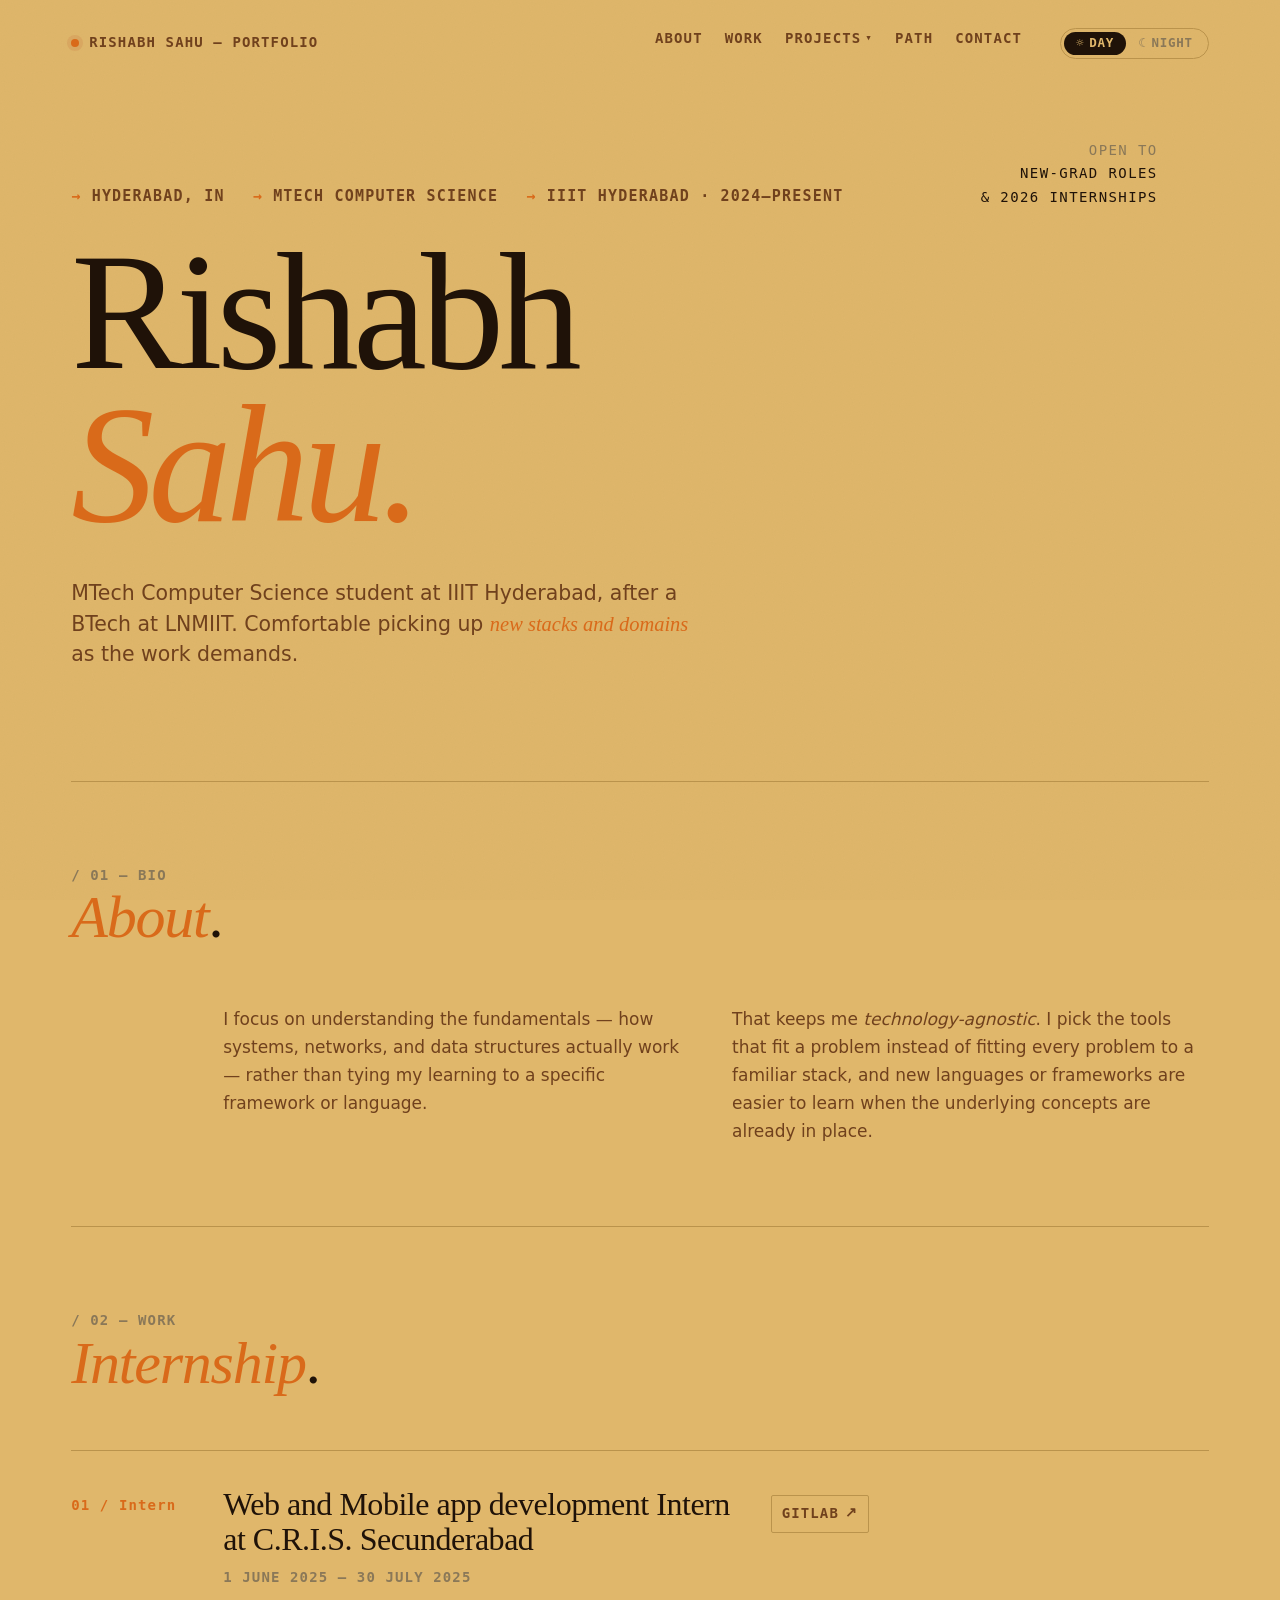
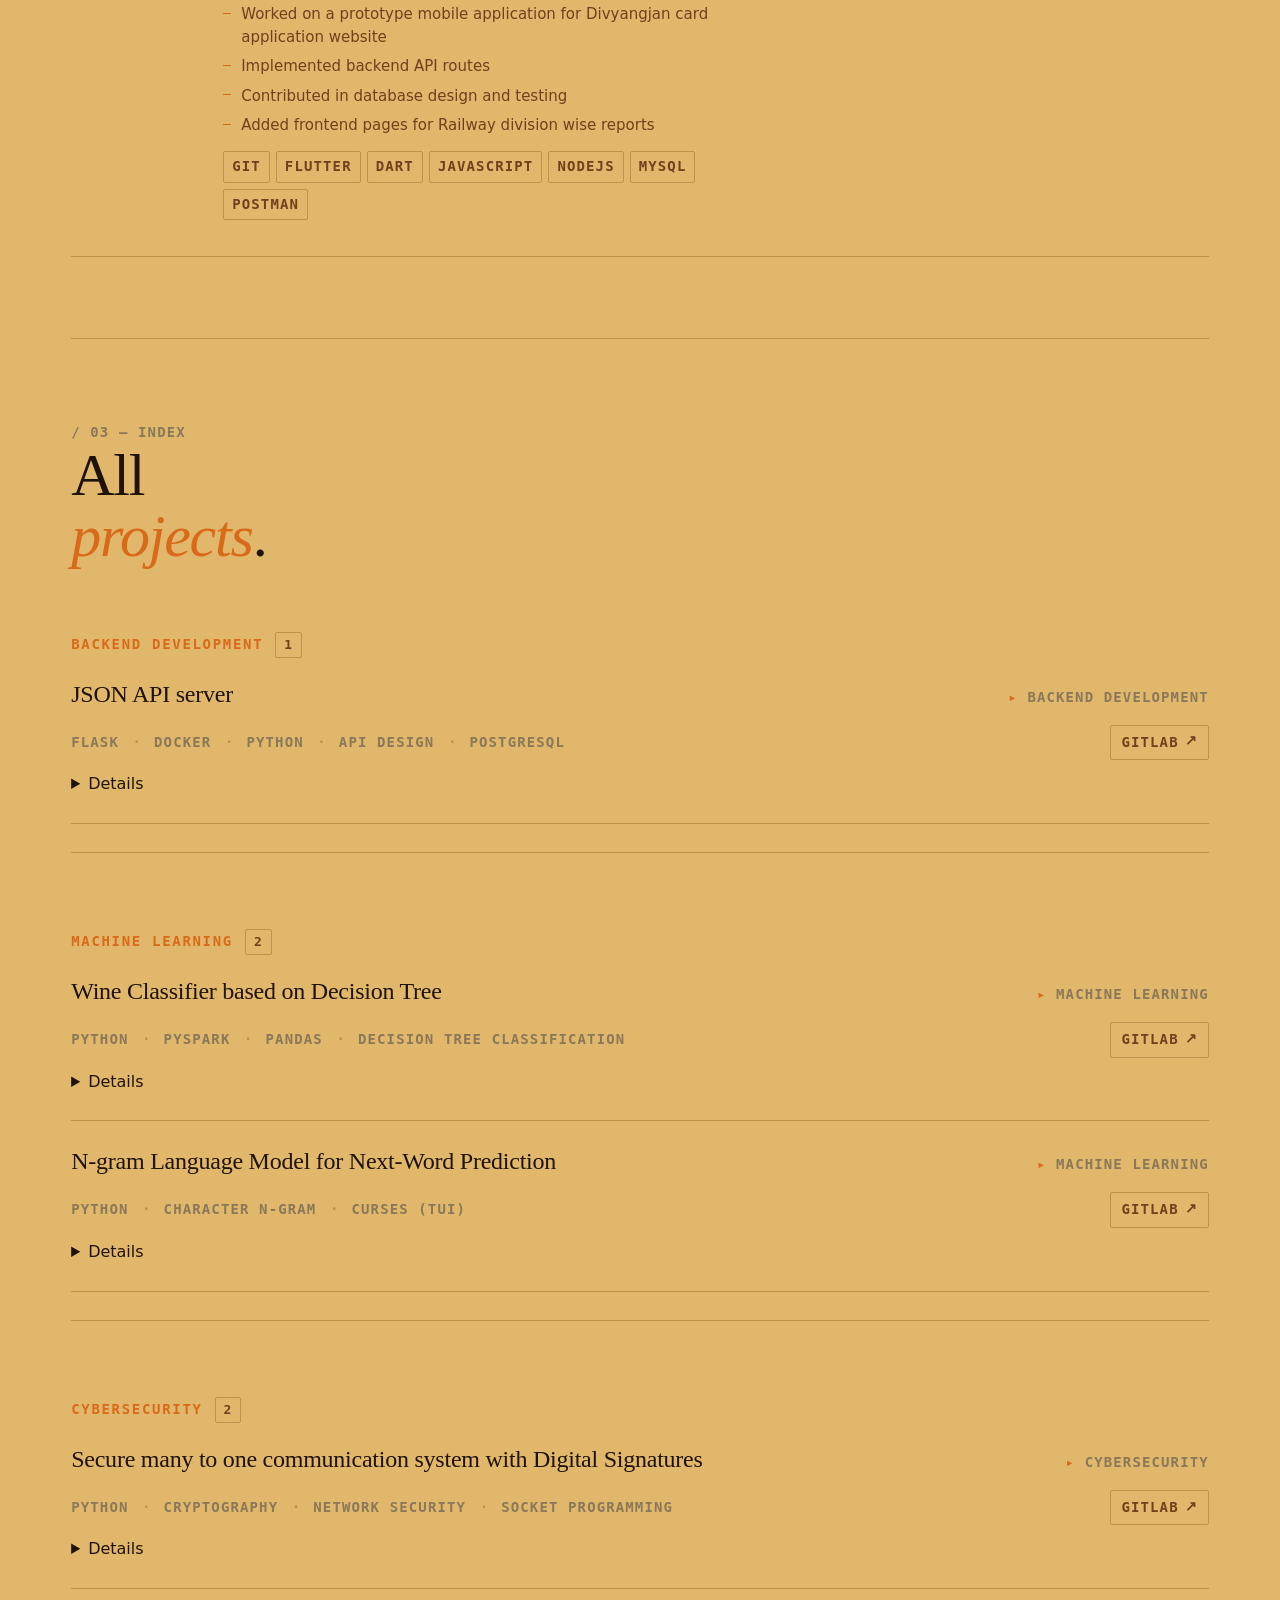
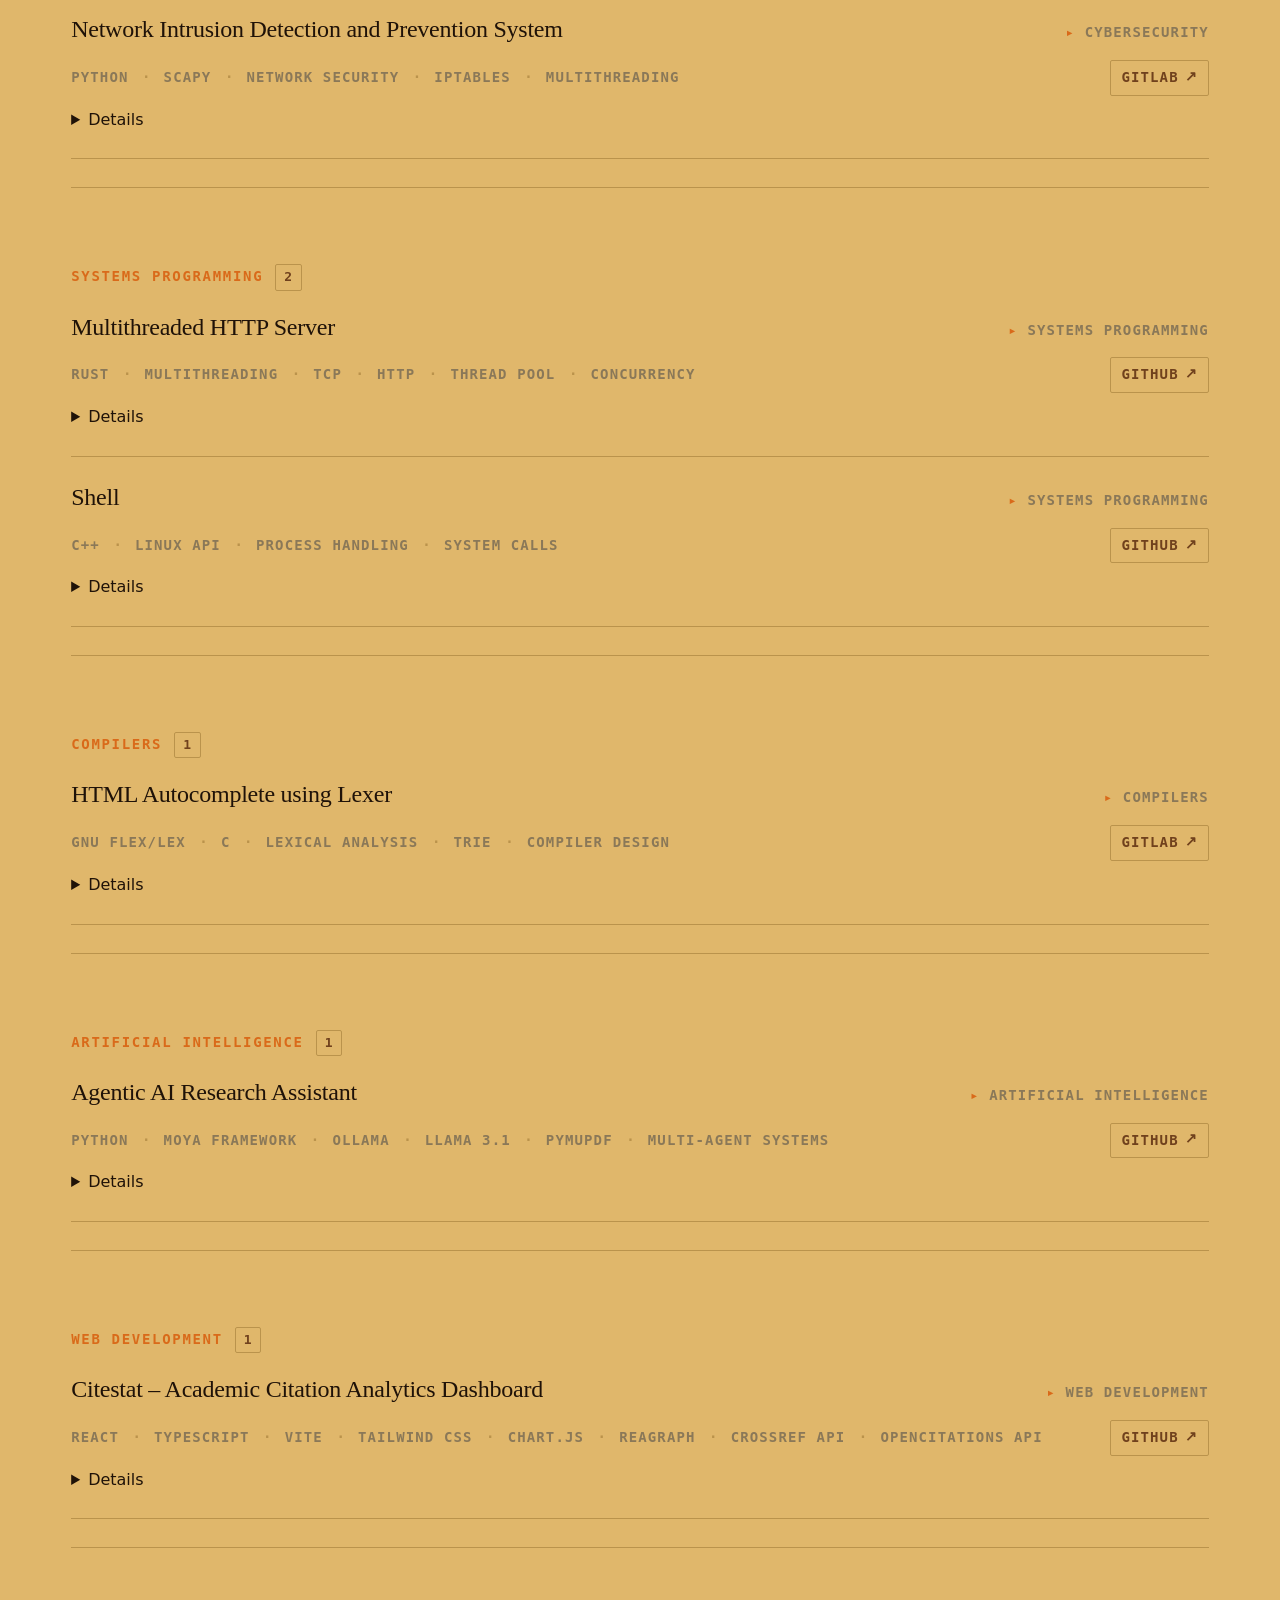
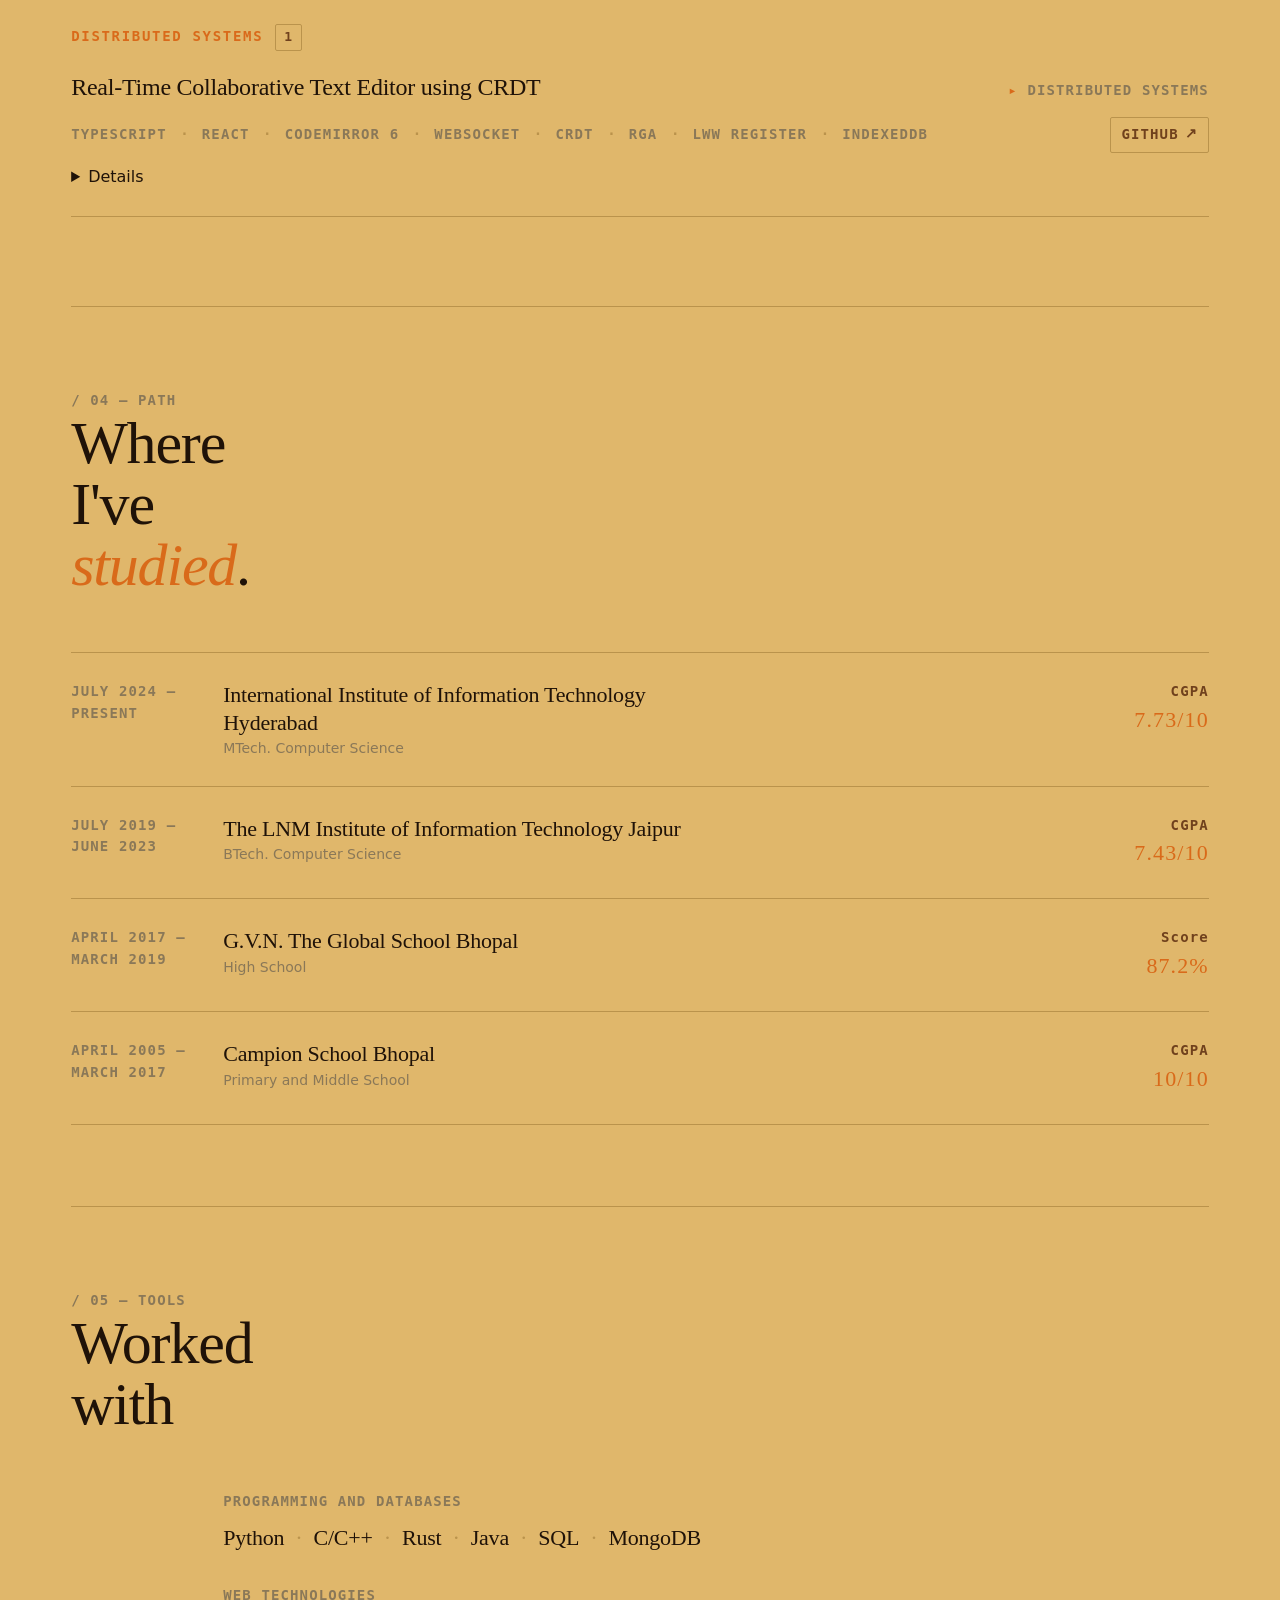
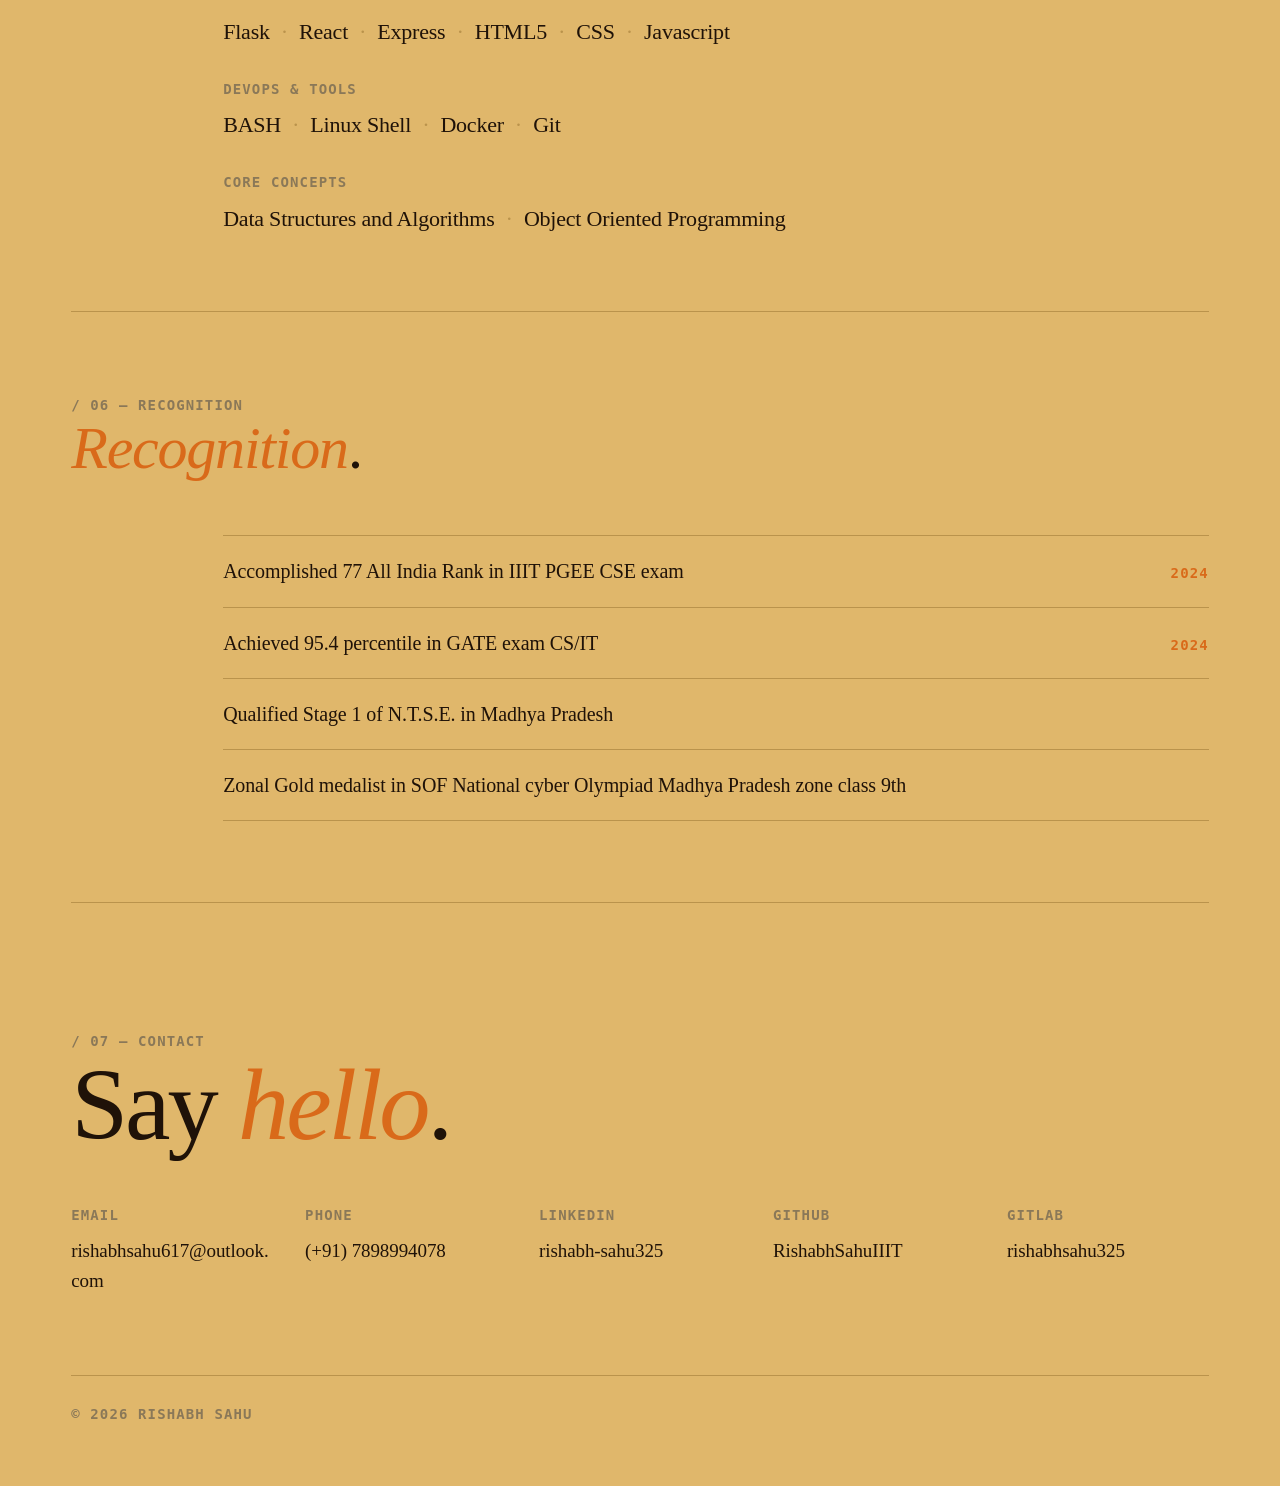
==== commit 525c36f7: "more projects added , improved wording, alternative styles option locally" ====
--- a/index.html
+++ b/index.html
@@ -8,7 +8,7 @@
             name="description"
             content="Rishabh Sahu — MTech Computer Science at IIIT Hyderabad. Web, backend, and systems projects."
         />
-        <link rel="stylesheet" href="style.css" />
+        <link id="main-style" rel="stylesheet" href="style.css" />
 
         <!-- Anti-FOUC theme init. Loaded synchronously here so the right
        palette class is on <html> BEFORE any paint. Kept external (not
@@ -79,15 +79,14 @@
                 </h1>
 
                 <p class="lede">
-                    MTech Computer Science student at IIIT Hyderabad, building upon a BTech from LNMIIT, combining a solid theoretical background with a versatile software engineering skillset. 
-                    I approach technical challenges with a technology-agnostic mindset, adapting my workflow to suit requirements across different domains. 
-                    Rather than tying myself to a single stack, I focus on understanding underlying system fundamentals to efficiently navigate new architectures and development environments.
-                    
+                    MTech Computer Science student at IIIT Hyderabad, after a
+                    BTech at LNMIIT. Comfortable picking up
+                    <em>new stacks and domains</em> as the work demands.
                 </p>
 
                 <div class="corner">
-                    Available for<br />
-                    <b>2026 internships<br />&amp; new grad roles</b>
+                    Open to<br />
+                    <b>new-grad roles<br />&amp; 2026 internships</b>
                 </div>
             </section>
 
@@ -97,26 +96,22 @@
             <section class="block reveal" id="about">
                 <span class="col-label">/ 01 — bio</span>
                 <div class="section-head">
-                    <h2>
-                        I work where <em>code</em> meets the rough edges of
-                        reality.
-                    </h2>
+                    <h2><em>About</em>.</h2>
                 </div>
                 <div class="about-grid">
                     <div></div>
                     <p>
-                        Currently doing my MTech in CS at <b>IIIT Hyderabad</b>.
-                        Before that, a BTech from LNMIIT Jaipur. I like Python
-                        and Flask for the speed of iteration, Docker for the
-                        calm it brings to "works on my machine", and a little
-                        bit of Pyspark when the data deserves the extra muscle.
+                        I focus on understanding the fundamentals — how systems,
+                        networks, and data structures actually work — rather
+                        than tying my learning to a specific framework or
+                        language.
                     </p>
                     <p>
-                        Last summer I interned at <b>C.R.I.S. Secunderabad</b>,
-                        helping prototype a mobile app and backend routes for a
-                        Divyangjan card application. I'm looking for problems
-                        that are small enough to ship, hard enough to learn
-                        from.
+                        That keeps me <em>technology-agnostic</em>. I pick the
+                        tools that fit a problem instead of fitting every
+                        problem to a familiar stack, and new languages or
+                        frameworks are easier to learn when the underlying
+                        concepts are already in place.
                     </p>
                 </div>
             </section>
@@ -127,7 +122,7 @@
             <section class="block reveal" id="work">
                 <span class="col-label">/ 02 — work</span>
                 <div class="section-head">
-                    <h2>Selected <em>work</em>.</h2>
+                    <h2><em>Internship</em>.</h2>
                 </div>
 
                 <!-- Internships mount -->
@@ -165,7 +160,7 @@
             <section class="block reveal" id="skills">
                 <span class="col-label">/ 05 — tools</span>
                 <div class="section-head">
-                    <h2>What I <em>use</em>.</h2>
+                    <h2>Worked with</h2>
                 </div>
                 <div class="skills-grid">
                     <div aria-hidden="true"></div>
@@ -179,7 +174,7 @@
             <section class="block reveal" id="recognition">
                 <span class="col-label">/ 06 — recognition</span>
                 <div class="section-head">
-                    <h2><em>Notes</em> from the road.</h2>
+                    <h2><em>Recognition</em>.</h2>
                 </div>
                 <div class="recog-list">
                     <div aria-hidden="true"></div>
@@ -237,9 +232,6 @@
 
                 <div class="foot">
                     <span>© <span id="year"></span> Rishabh Sahu</span>
-                    <span class="glyph"
-                        >Built by hand · Set in system serif &amp; sans</span
-                    >
                 </div>
             </section>
         </div>
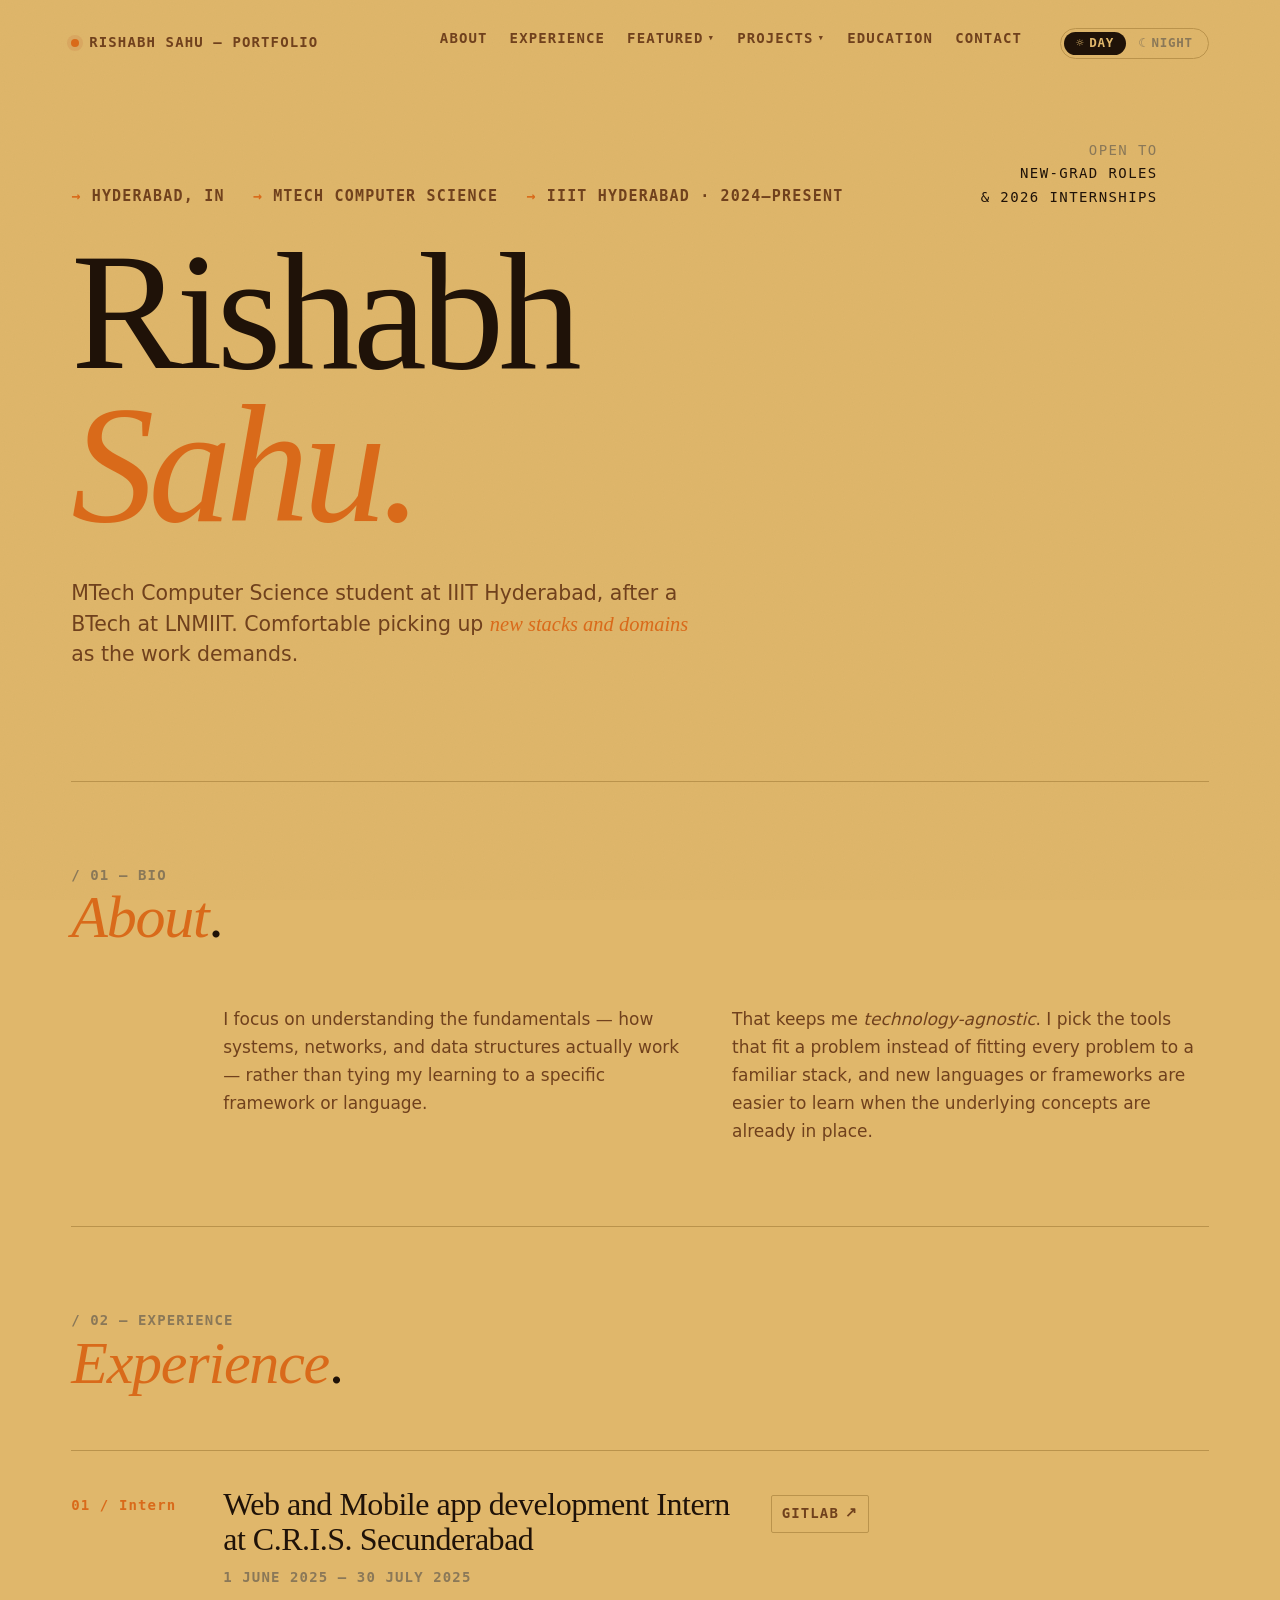
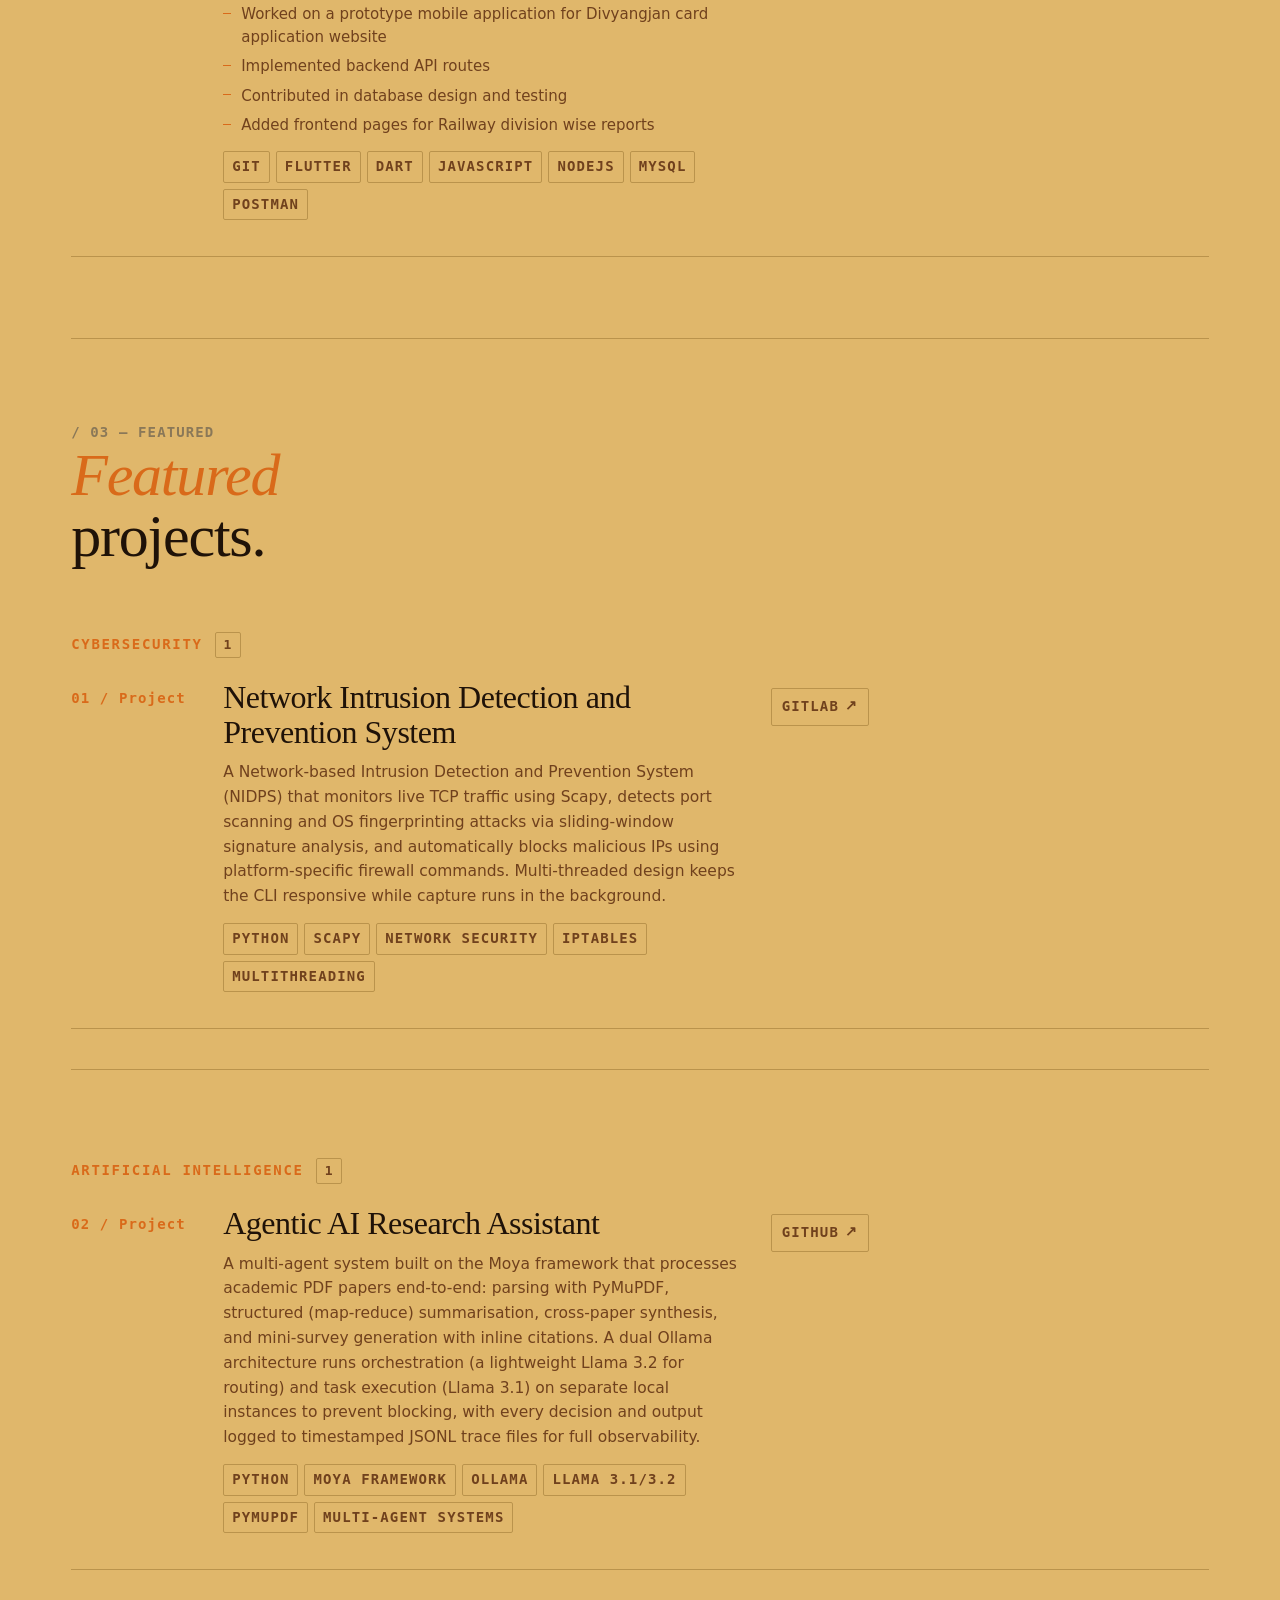
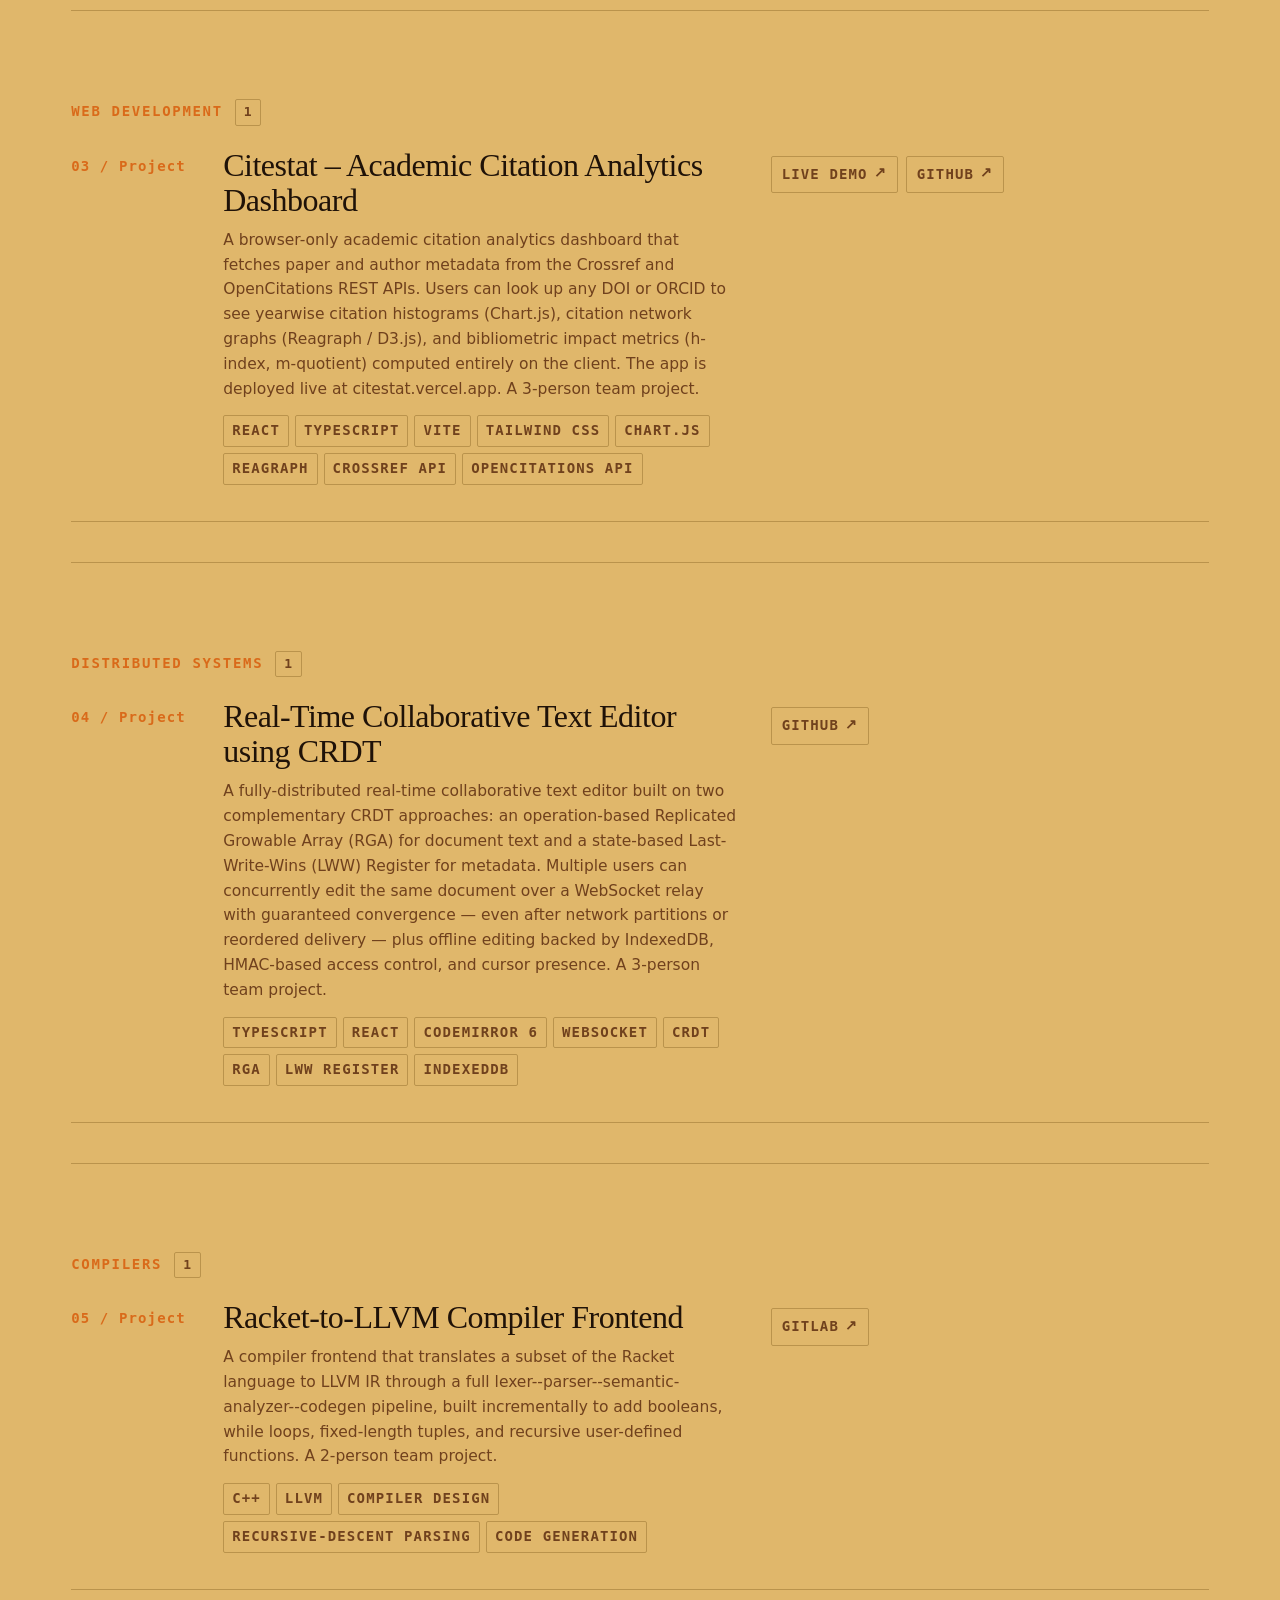
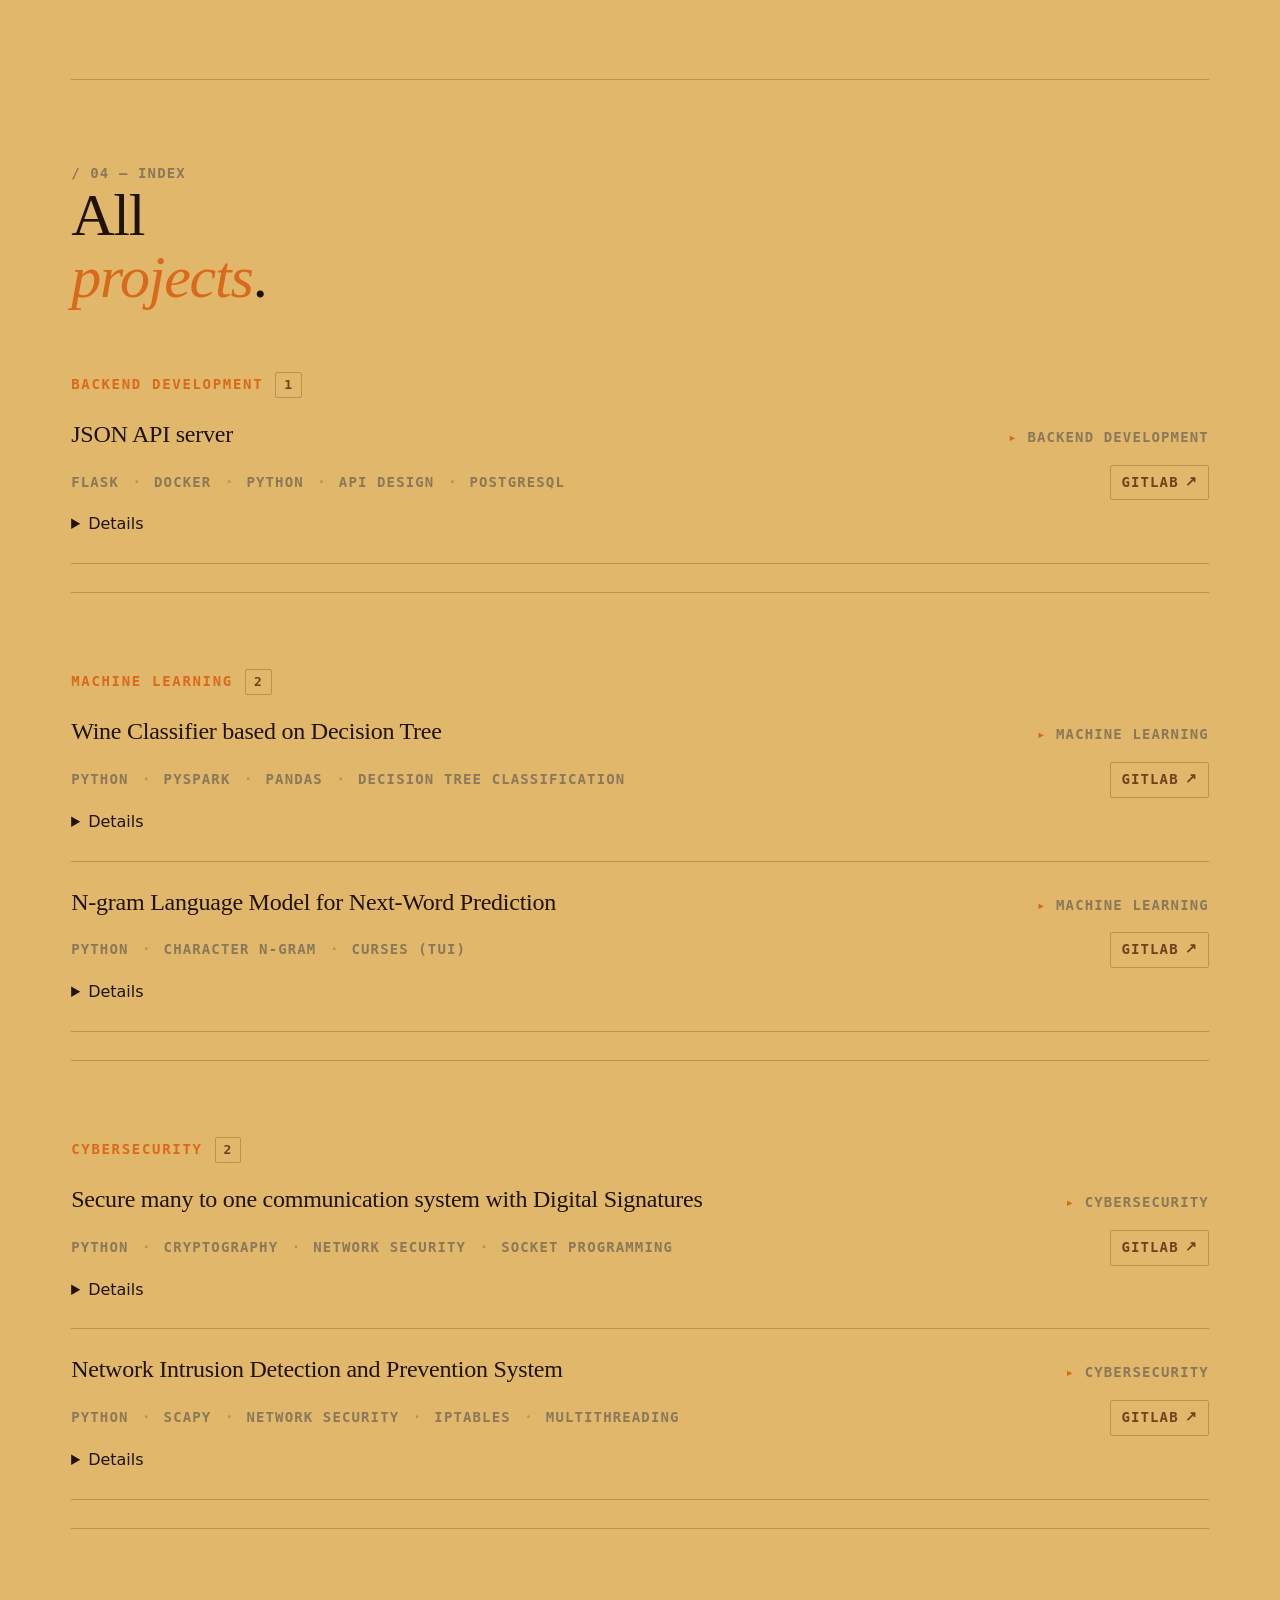
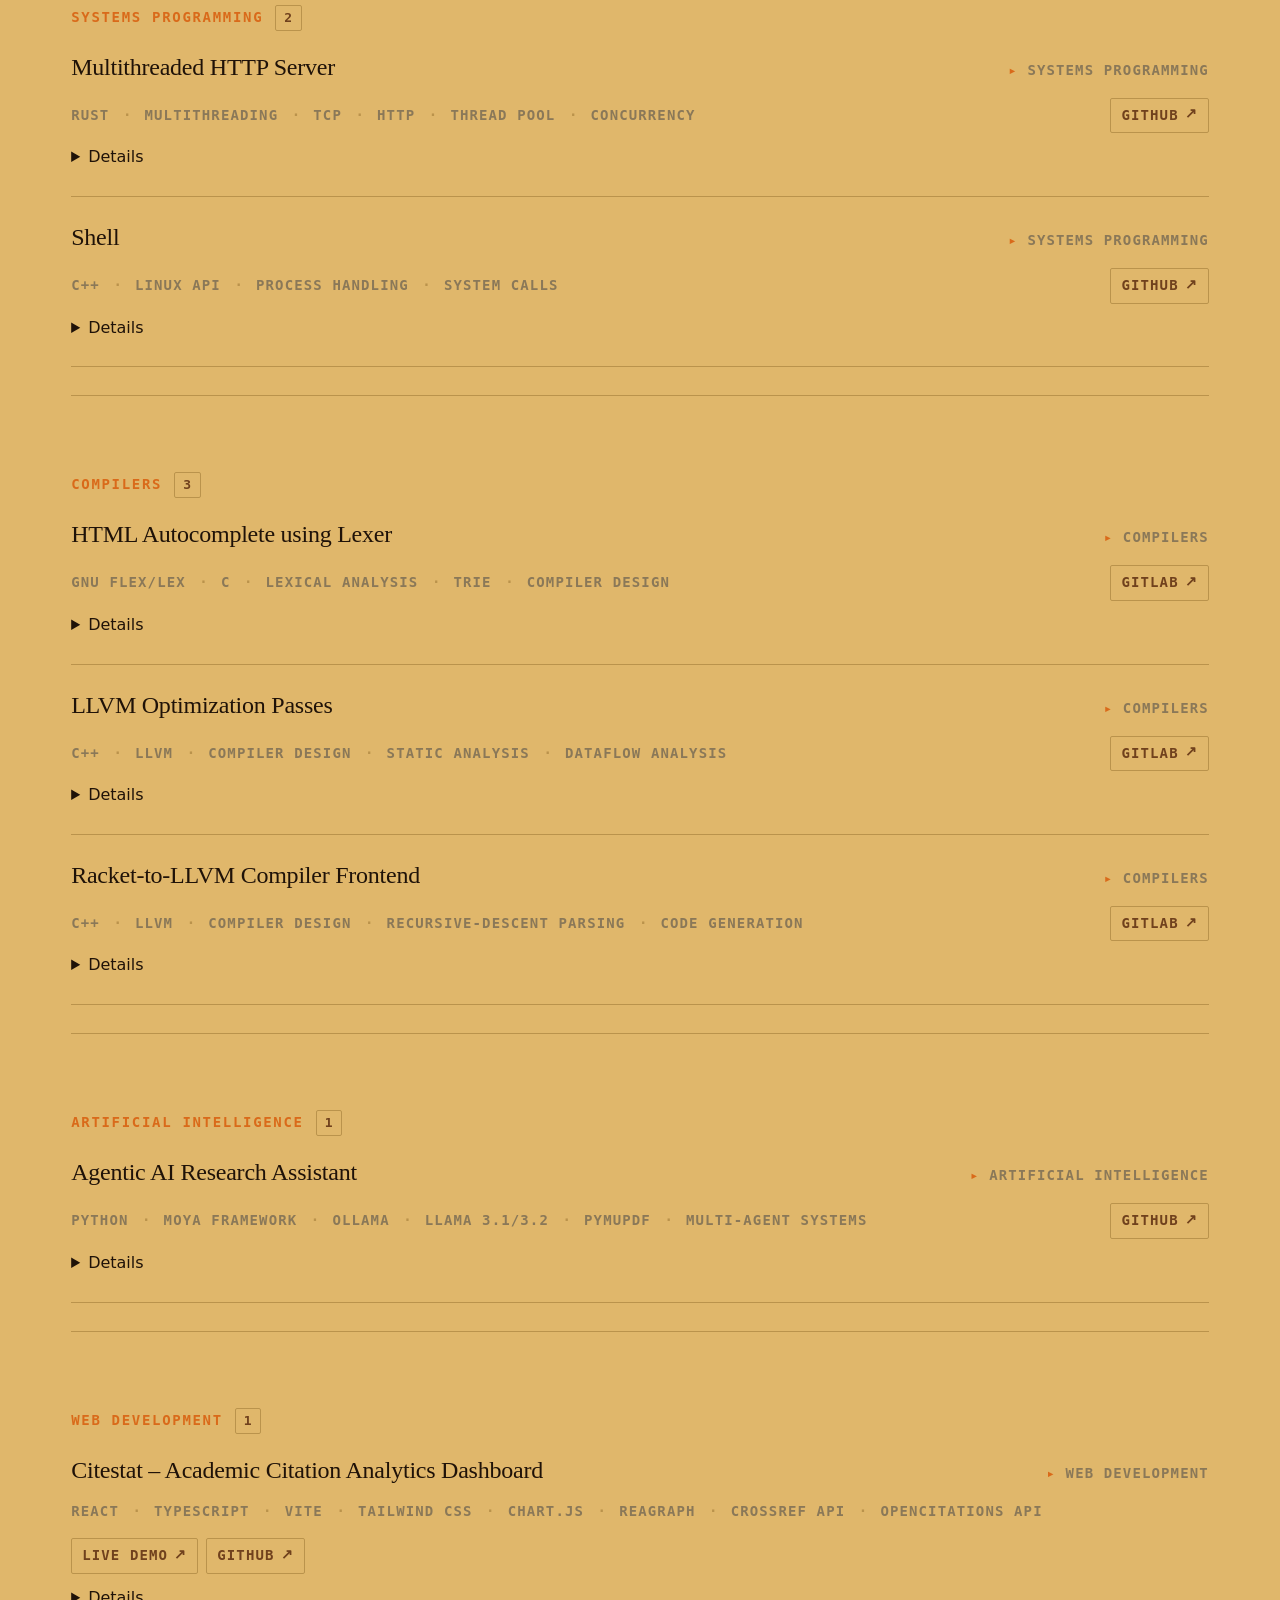
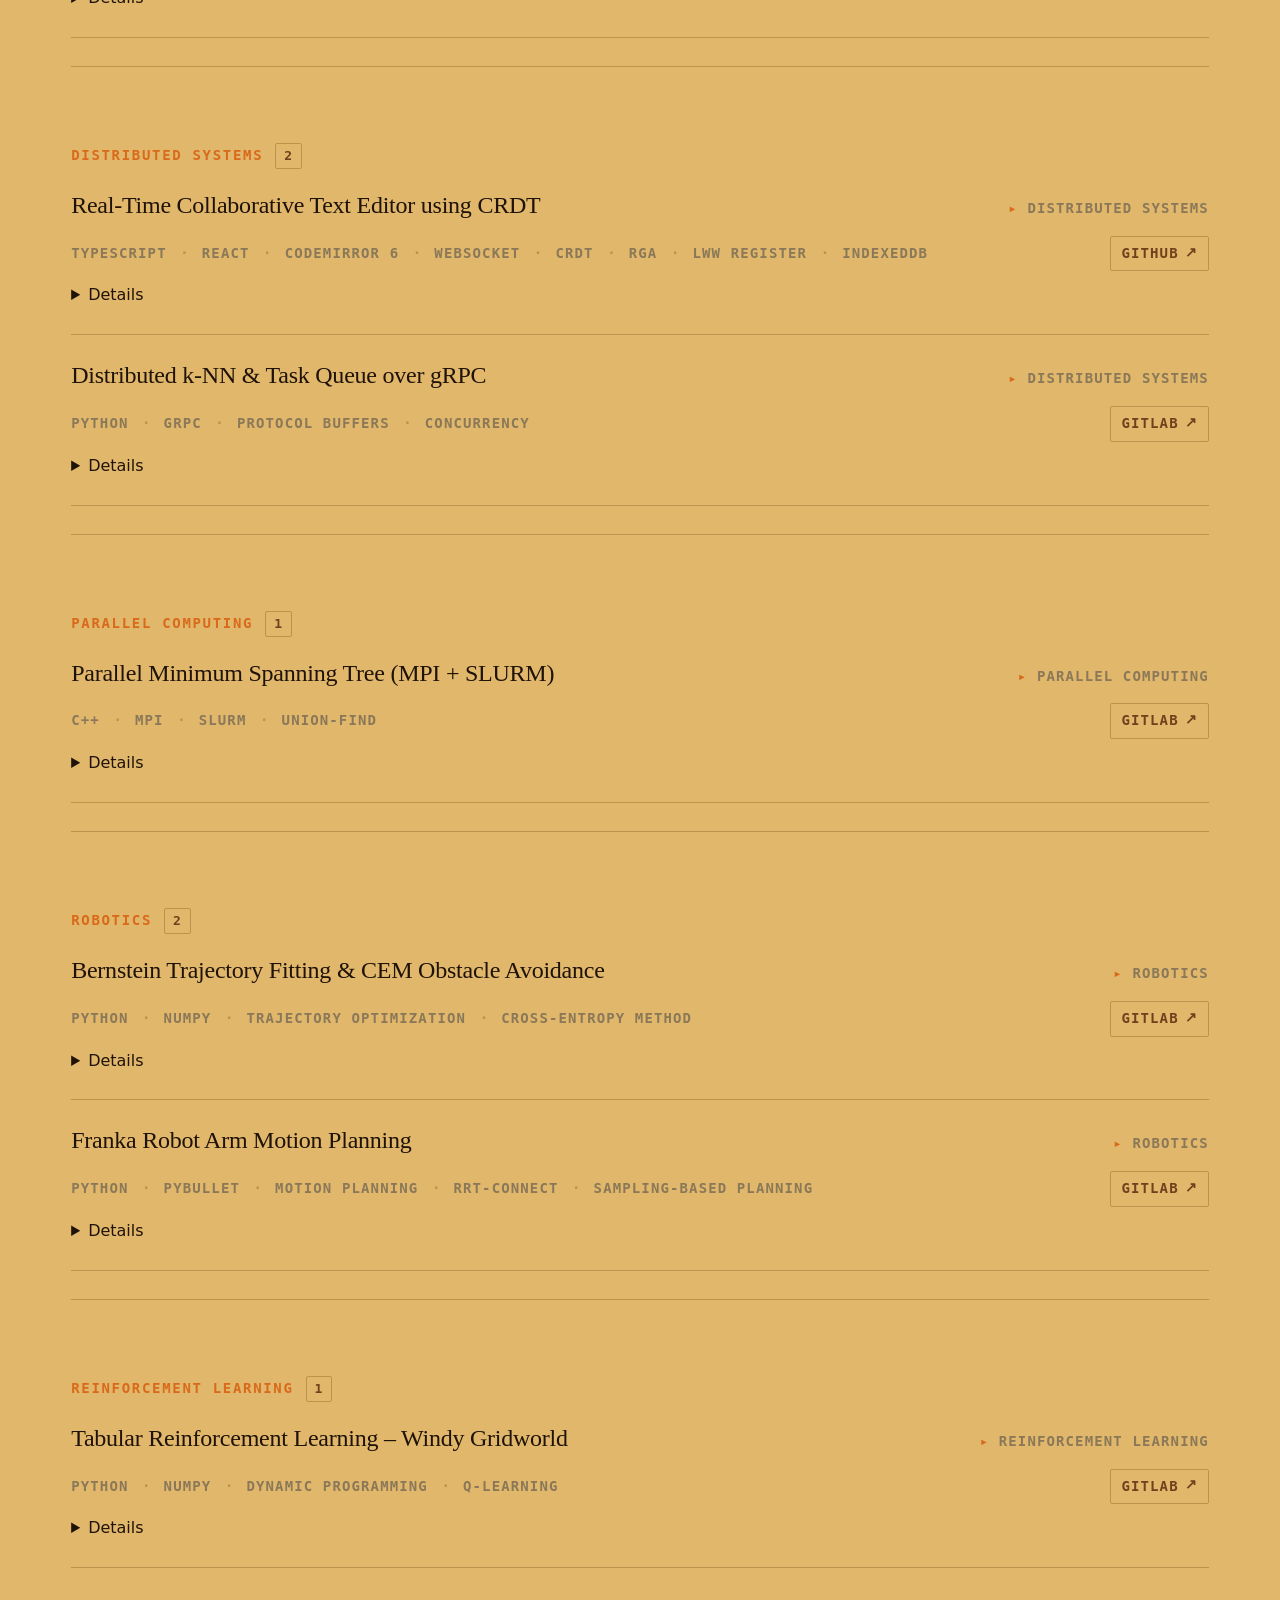
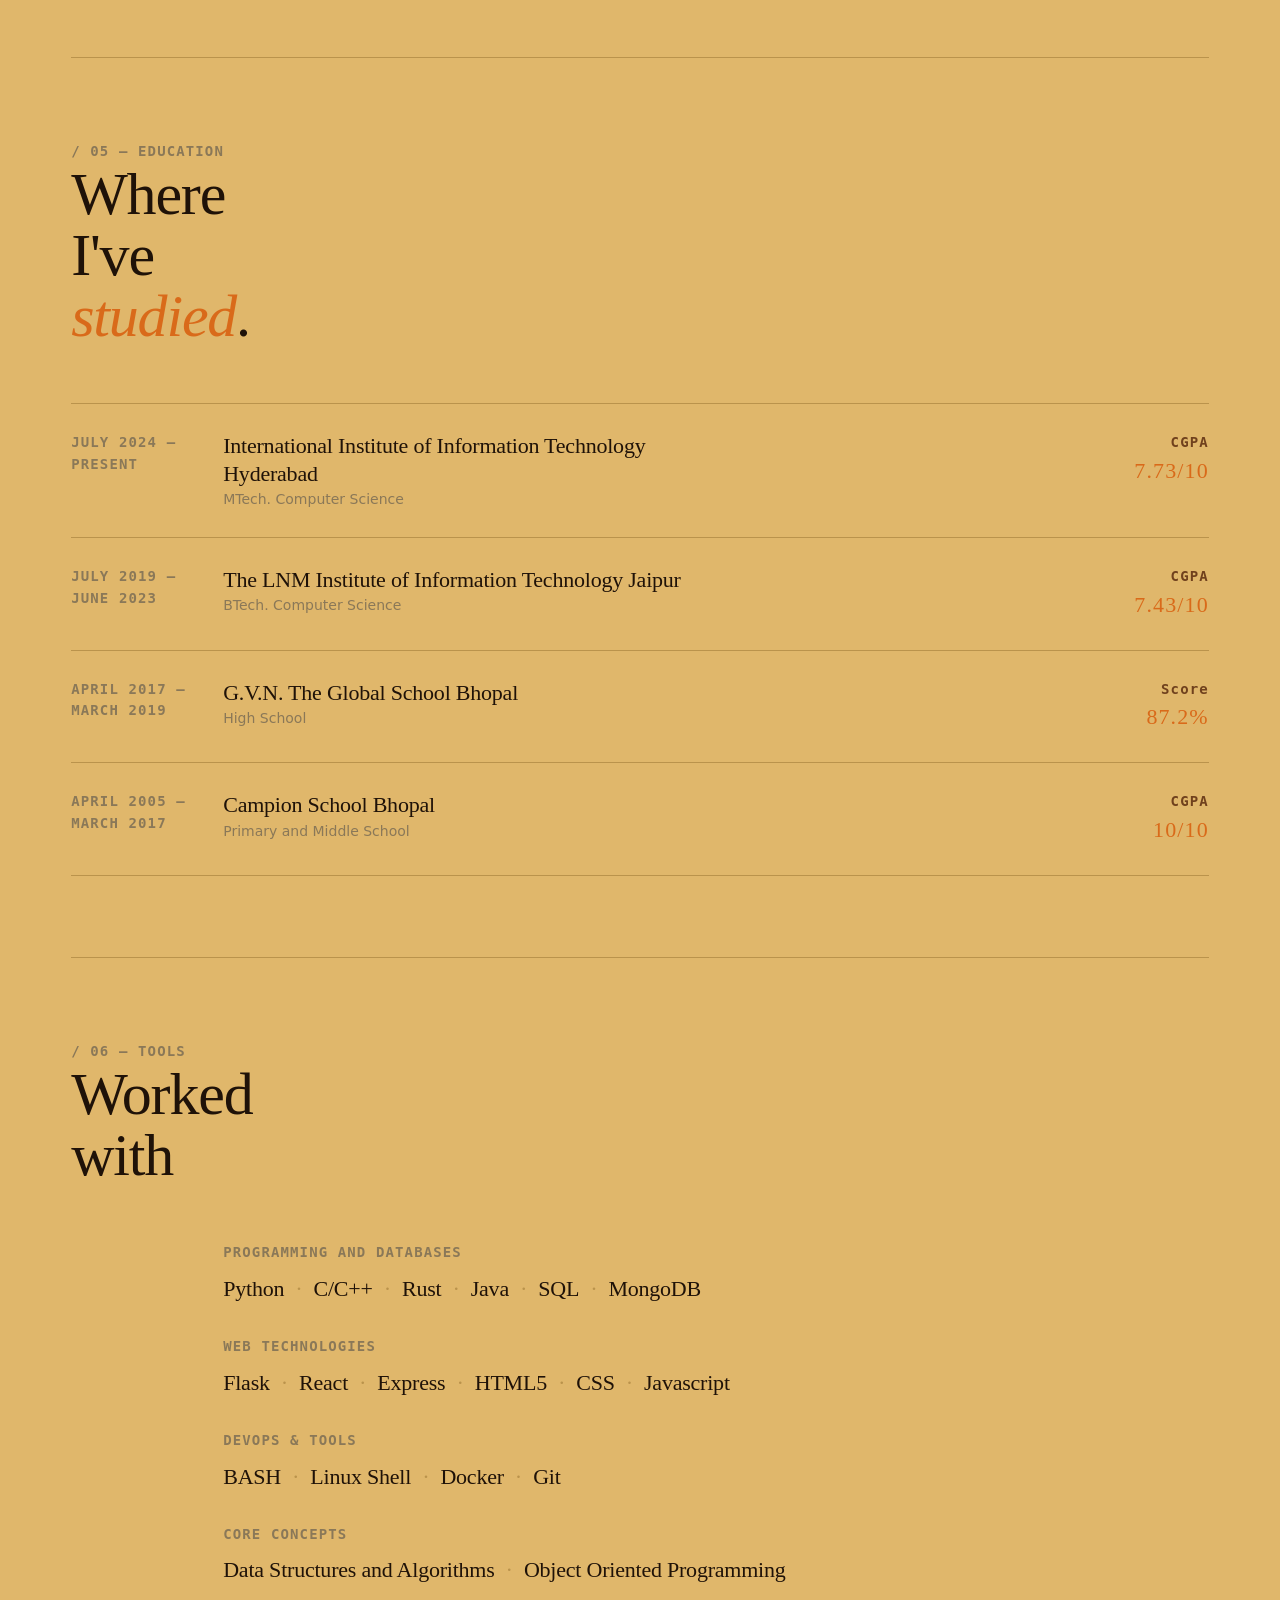
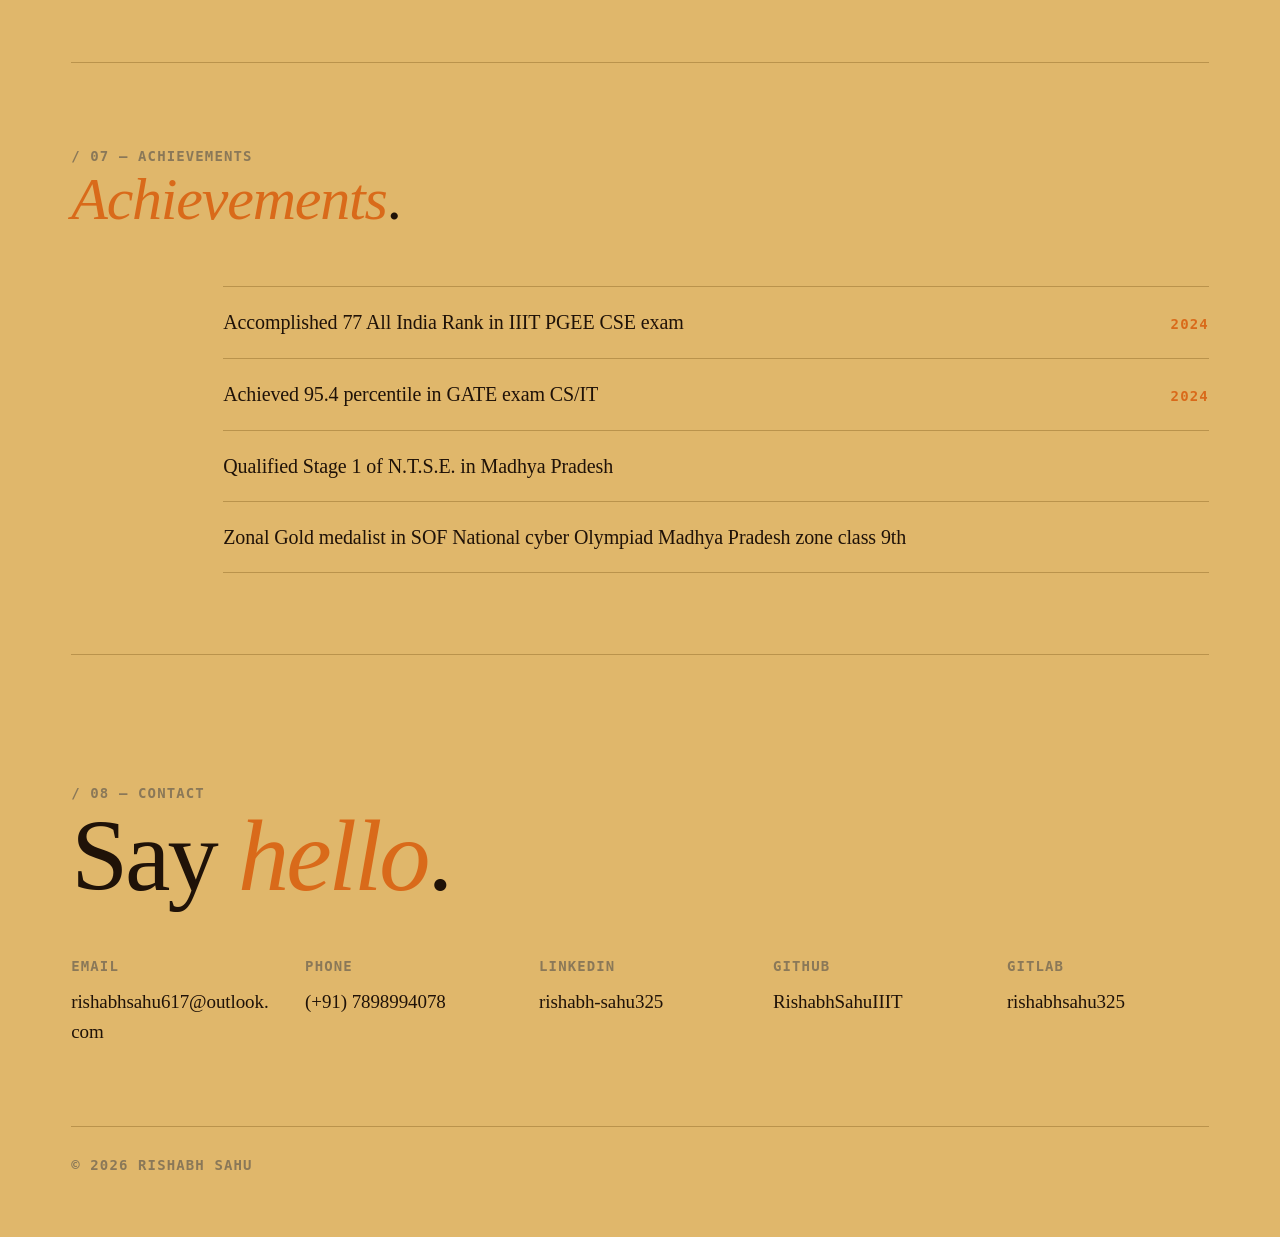
==== commit dd53a5a3: "Added more projects , included featured projects section, fix stray word size appearing in project b" ====
--- a/index.html
+++ b/index.html
@@ -32,9 +32,10 @@
                 </div>
                 <nav>
                     <a href="#about">About</a>
-                    <a href="#work">Work</a>
+                    <a href="#work">Experience</a>
+                    <a href="#featured">Featured</a>
                     <a href="#projects-all">Projects</a>
-                    <a href="#education">Path</a>
+                    <a href="#education">Education</a>
                     <a href="#contact">Contact</a>
                     <div
                         class="theme-switch"
@@ -117,16 +118,26 @@
             </section>
 
             <!-- ============================================================
-         WORK — internships + featured projects
+         EXPERIENCE — internships
          ============================================================ -->
             <section class="block reveal" id="work">
-                <span class="col-label">/ 02 — work</span>
-                <div class="section-head">
-                    <h2><em>Internship</em>.</h2>
+                <span class="col-label">/ 02 — experience</span>
+                <div class="section-head">
+                    <h2><em>Experience</em>.</h2>
                 </div>
 
                 <!-- Internships mount -->
                 <div class="work-list" id="internship-list"></div>
+            </section>
+
+            <!-- ============================================================
+         FEATURED PROJECTS
+         ============================================================ -->
+            <section class="block reveal" id="featured">
+                <span class="col-label">/ 03 — featured</span>
+                <div class="section-head">
+                    <h2><em>Featured</em> projects.</h2>
+                </div>
 
                 <!-- Featured projects mount -->
                 <div class="work-list" id="featured-projects"></div>
@@ -136,7 +147,7 @@
          ALL PROJECTS
          ============================================================ -->
             <section class="block reveal" id="projects-all">
-                <span class="col-label">/ 03 — index</span>
+                <span class="col-label">/ 04 — index</span>
                 <div class="section-head">
                     <h2>All <em>projects</em>.</h2>
                 </div>
@@ -147,7 +158,7 @@
          EDUCATION
          ============================================================ -->
             <section class="block reveal" id="education">
-                <span class="col-label">/ 04 — path</span>
+                <span class="col-label">/ 05 — education</span>
                 <div class="section-head">
                     <h2>Where I've <em>studied</em>.</h2>
                 </div>
@@ -158,7 +169,7 @@
          SKILLS
          ============================================================ -->
             <section class="block reveal" id="skills">
-                <span class="col-label">/ 05 — tools</span>
+                <span class="col-label">/ 06 — tools</span>
                 <div class="section-head">
                     <h2>Worked with</h2>
                 </div>
@@ -169,12 +180,12 @@
             </section>
 
             <!-- ============================================================
-         RECOGNITION
+         ACHIEVMENTS
          ============================================================ -->
             <section class="block reveal" id="recognition">
-                <span class="col-label">/ 06 — recognition</span>
-                <div class="section-head">
-                    <h2><em>Recognition</em>.</h2>
+                <span class="col-label">/ 07 — achievements</span>
+                <div class="section-head">
+                    <h2><em>Achievements</em>.</h2>
                 </div>
                 <div class="recog-list">
                     <div aria-hidden="true"></div>
@@ -186,7 +197,7 @@
          CONTACT / COLOPHON
          ============================================================ -->
             <section class="colophon reveal" id="contact">
-                <span class="col-label">/ 07 — contact</span>
+                <span class="col-label">/ 08 — contact</span>
                 <h2>Say <em>hello</em>.</h2>
 
                 <div class="contact-grid">
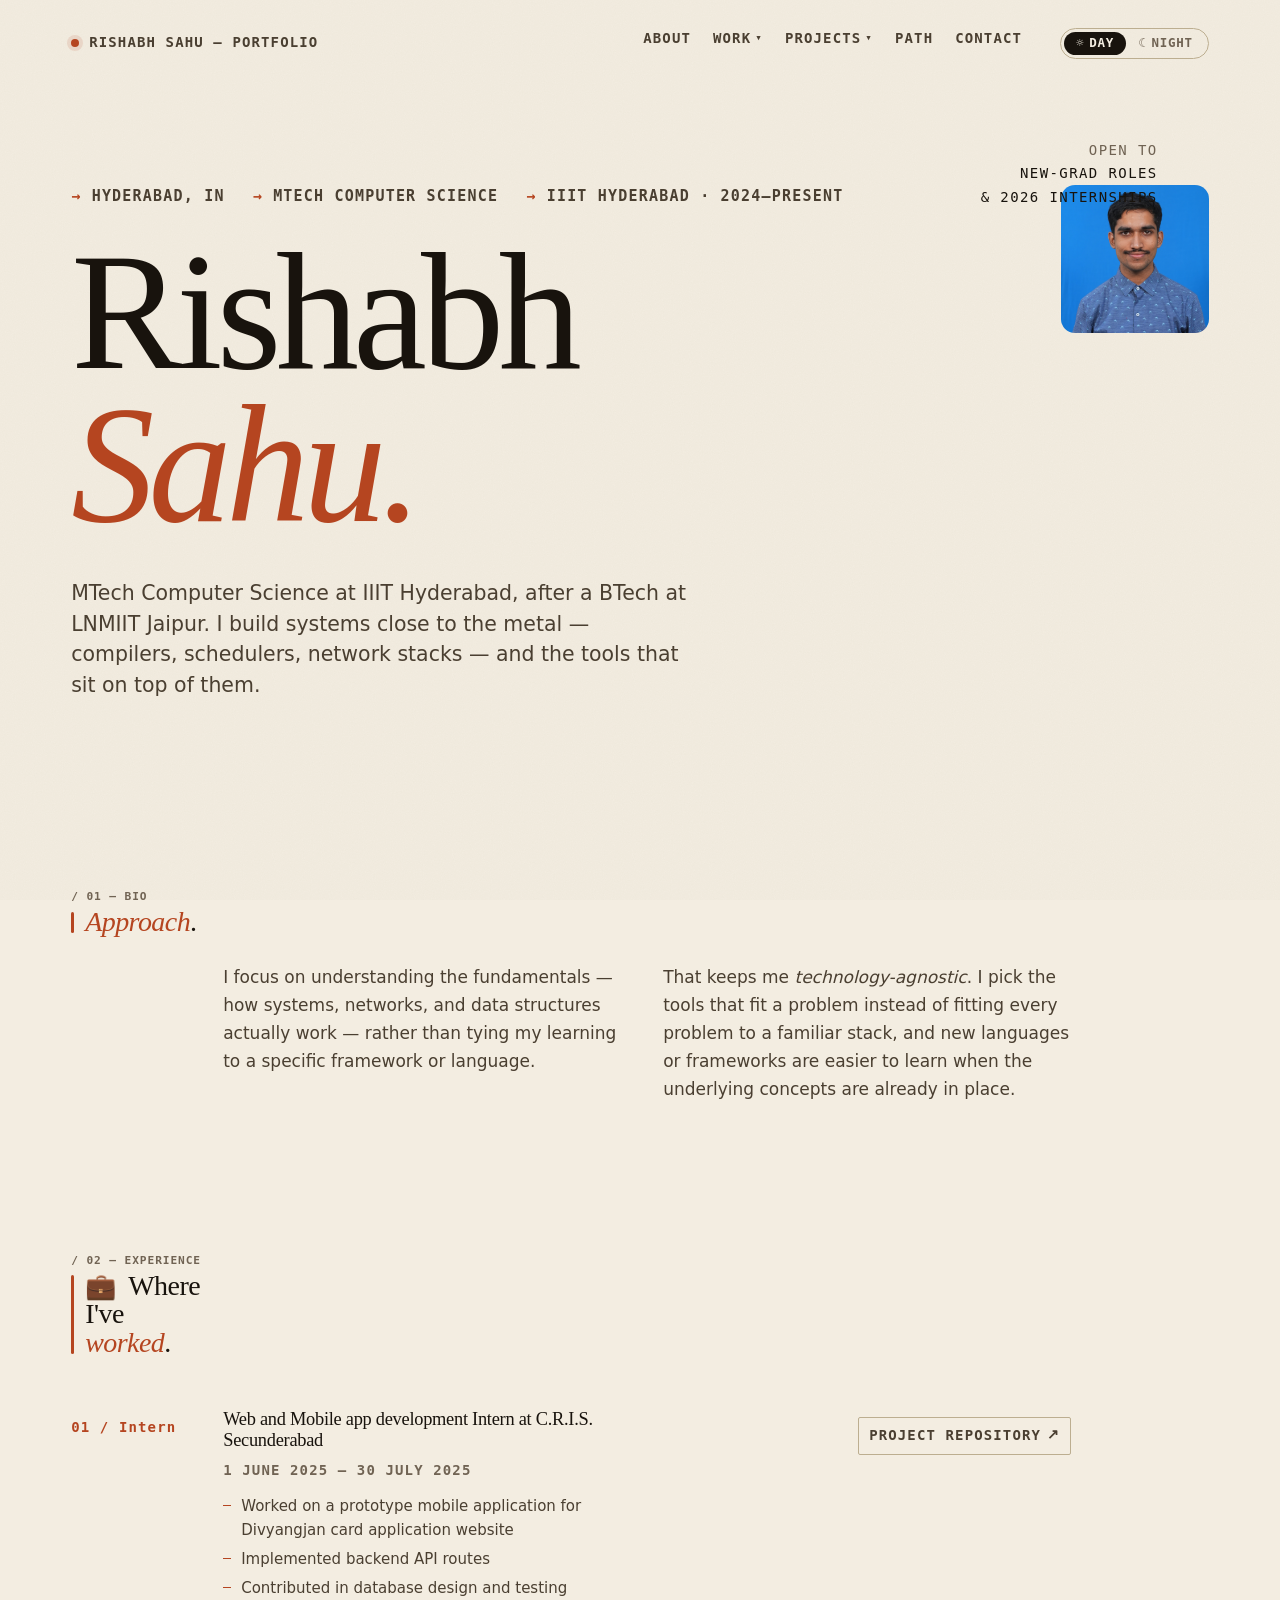
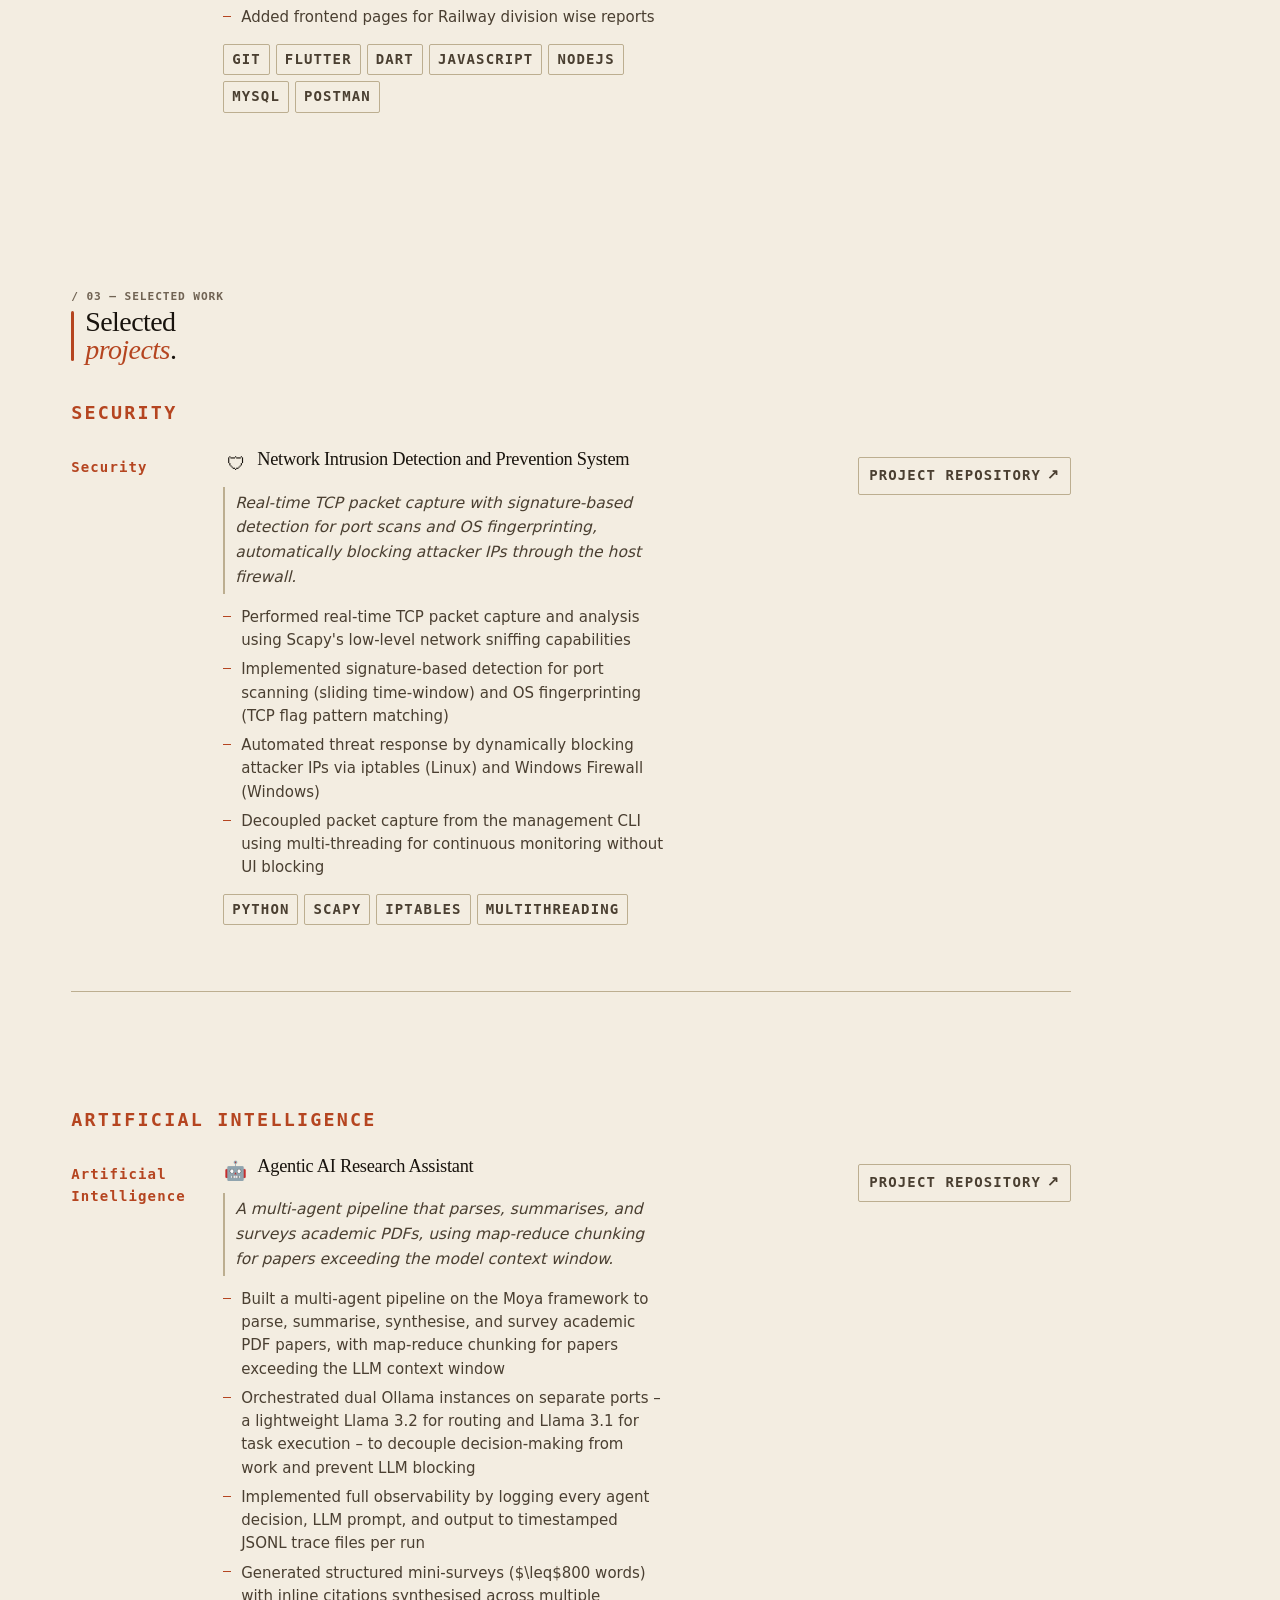
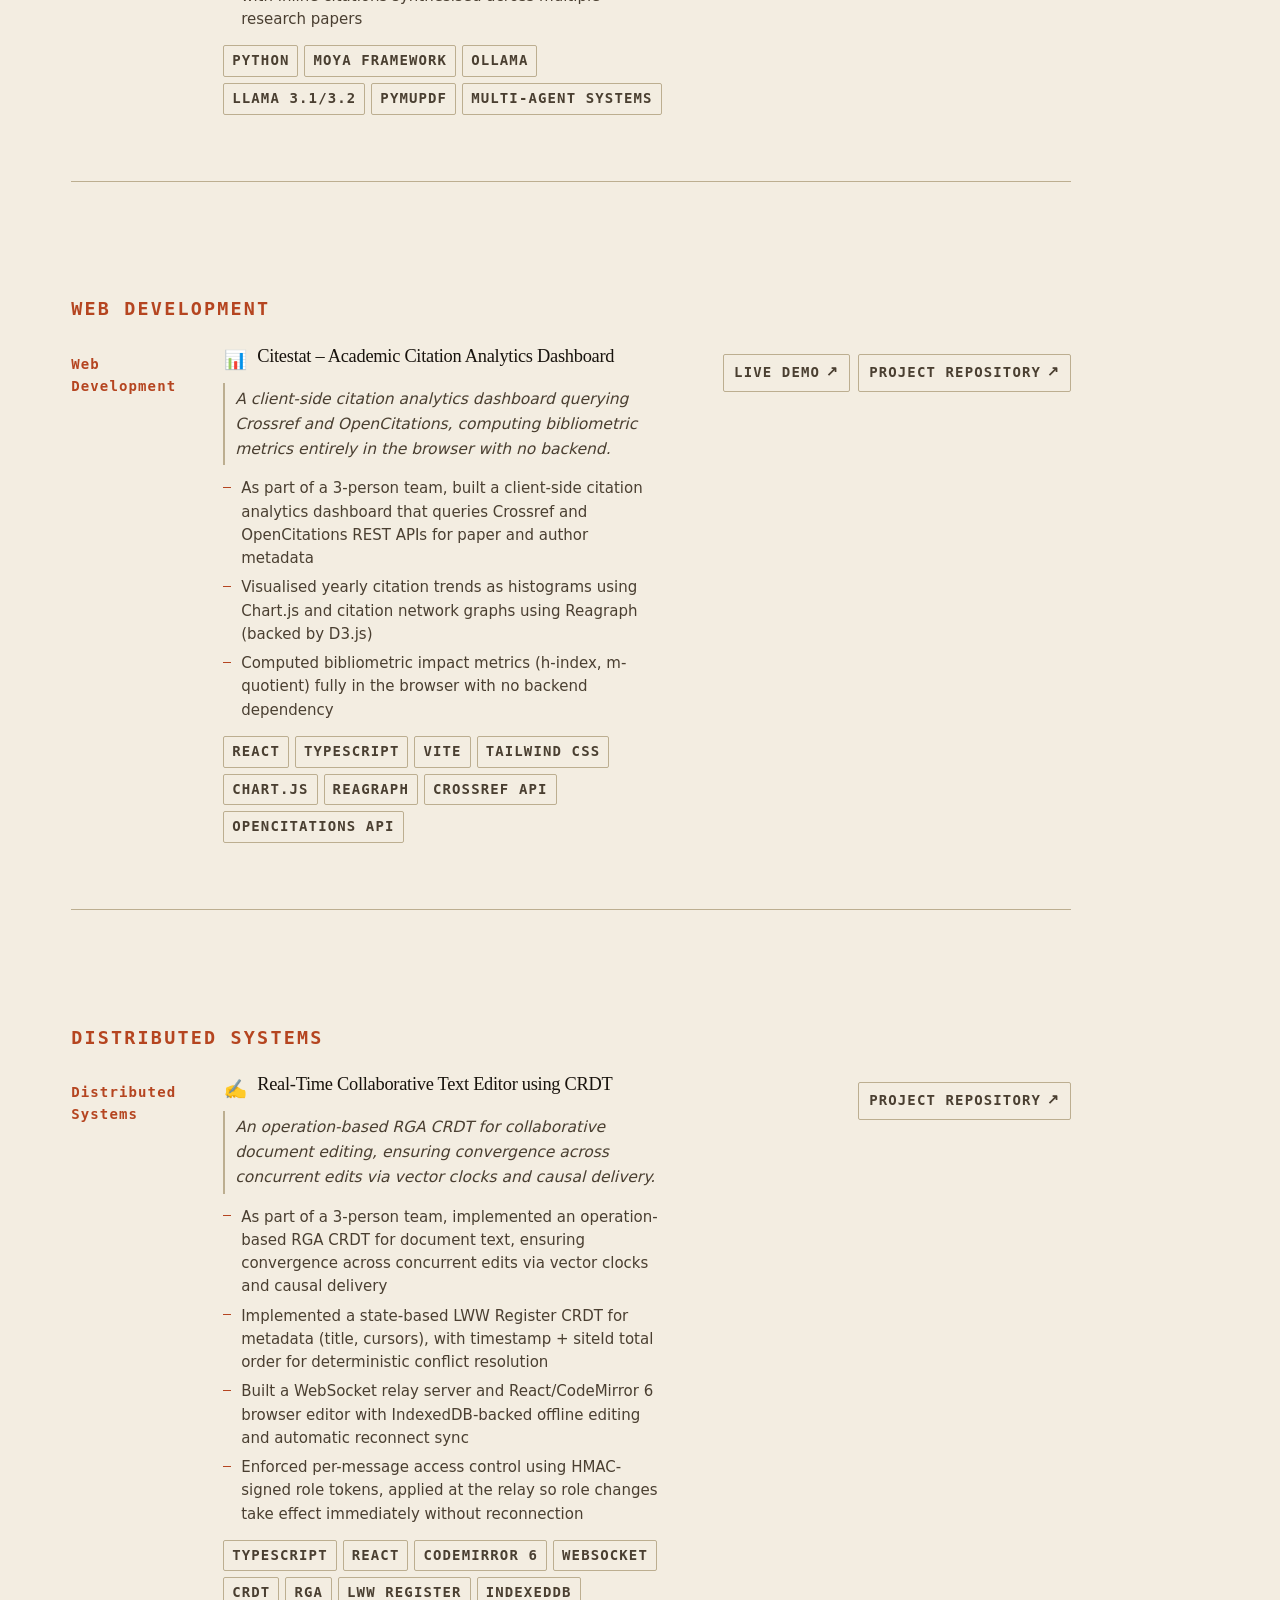
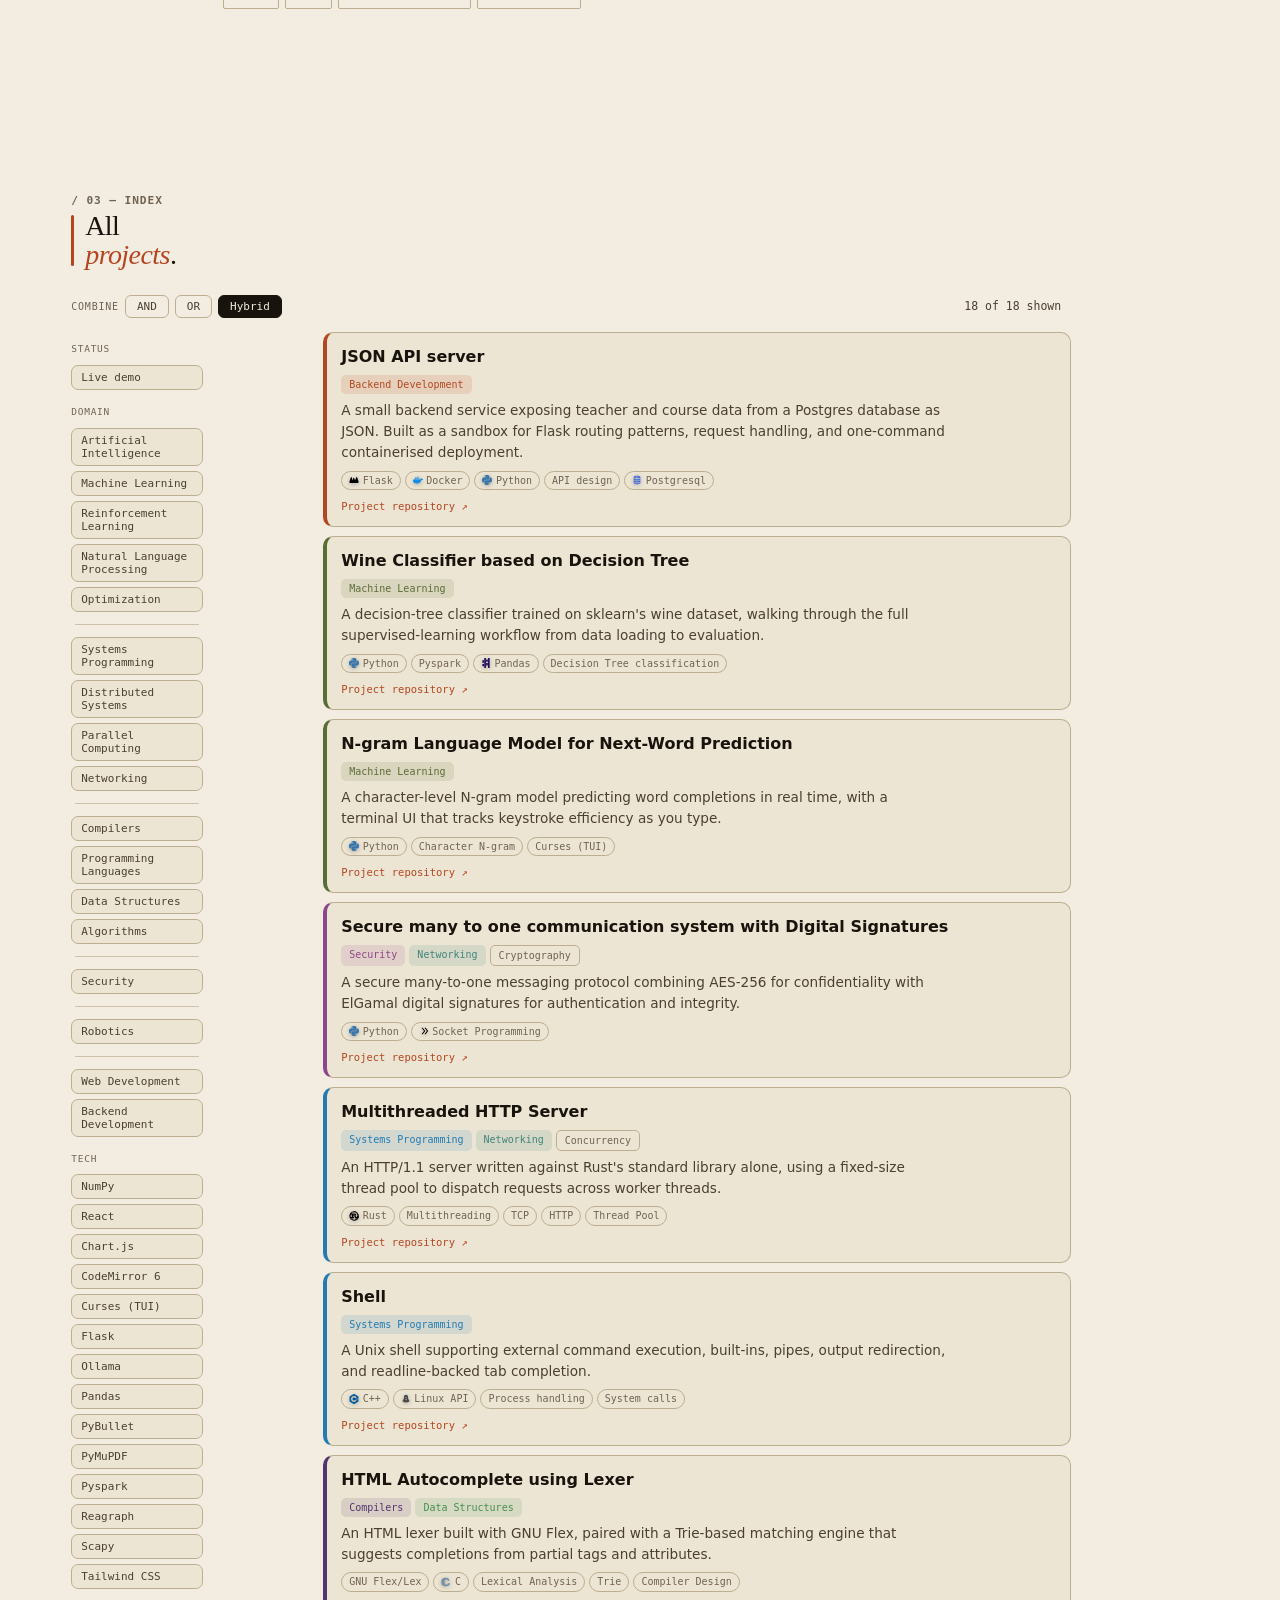
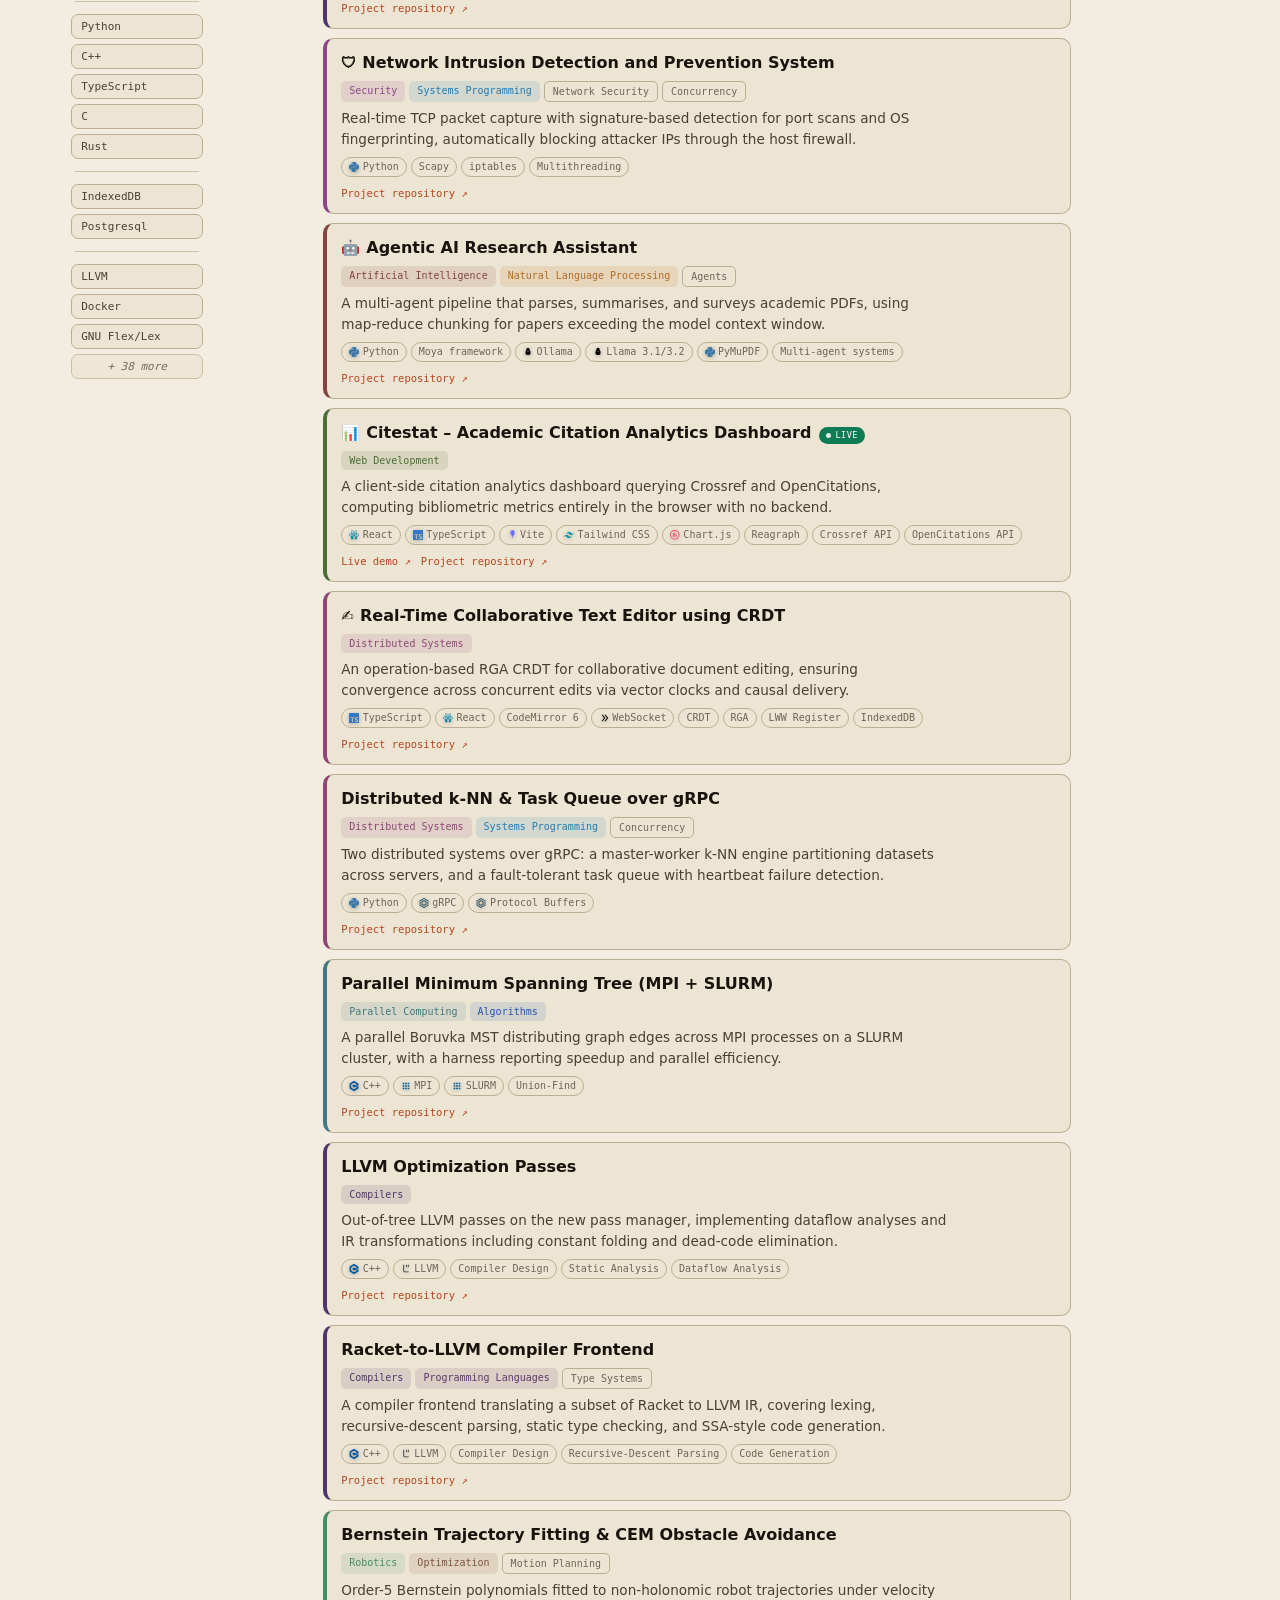
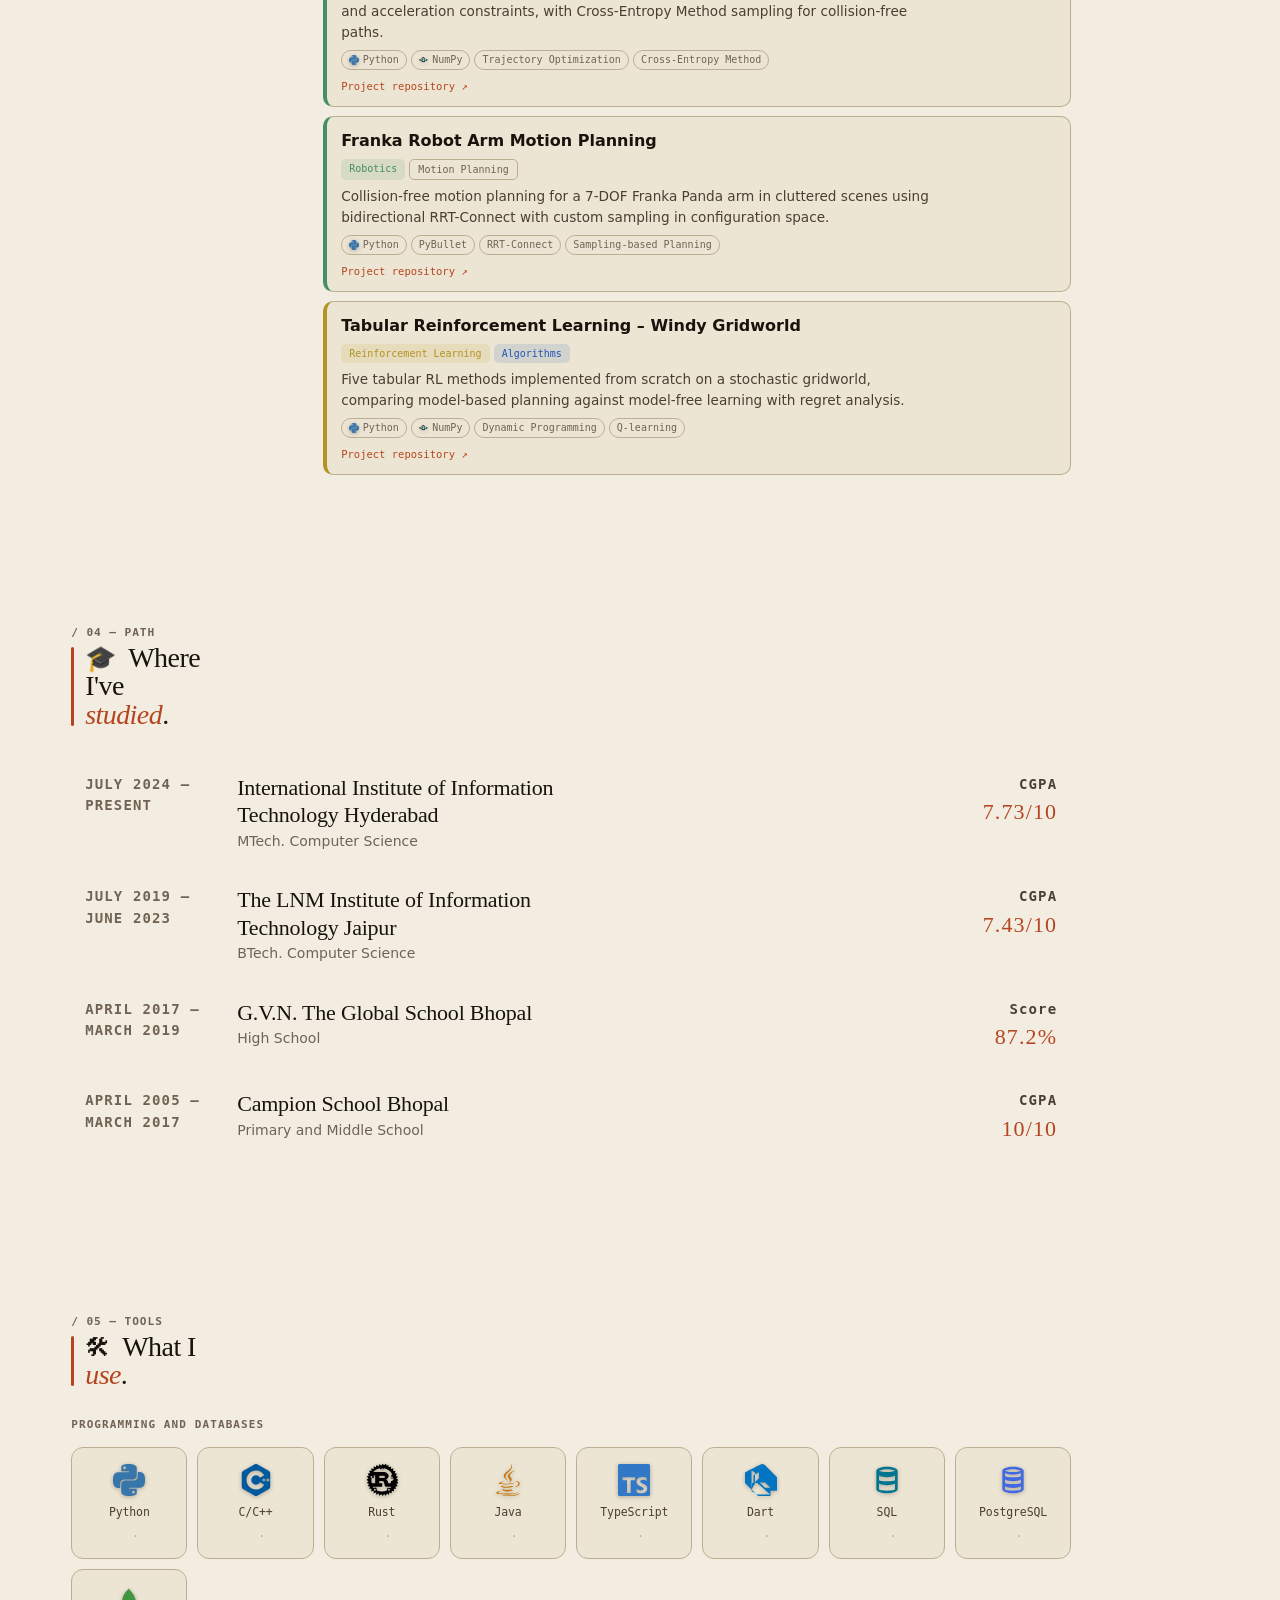
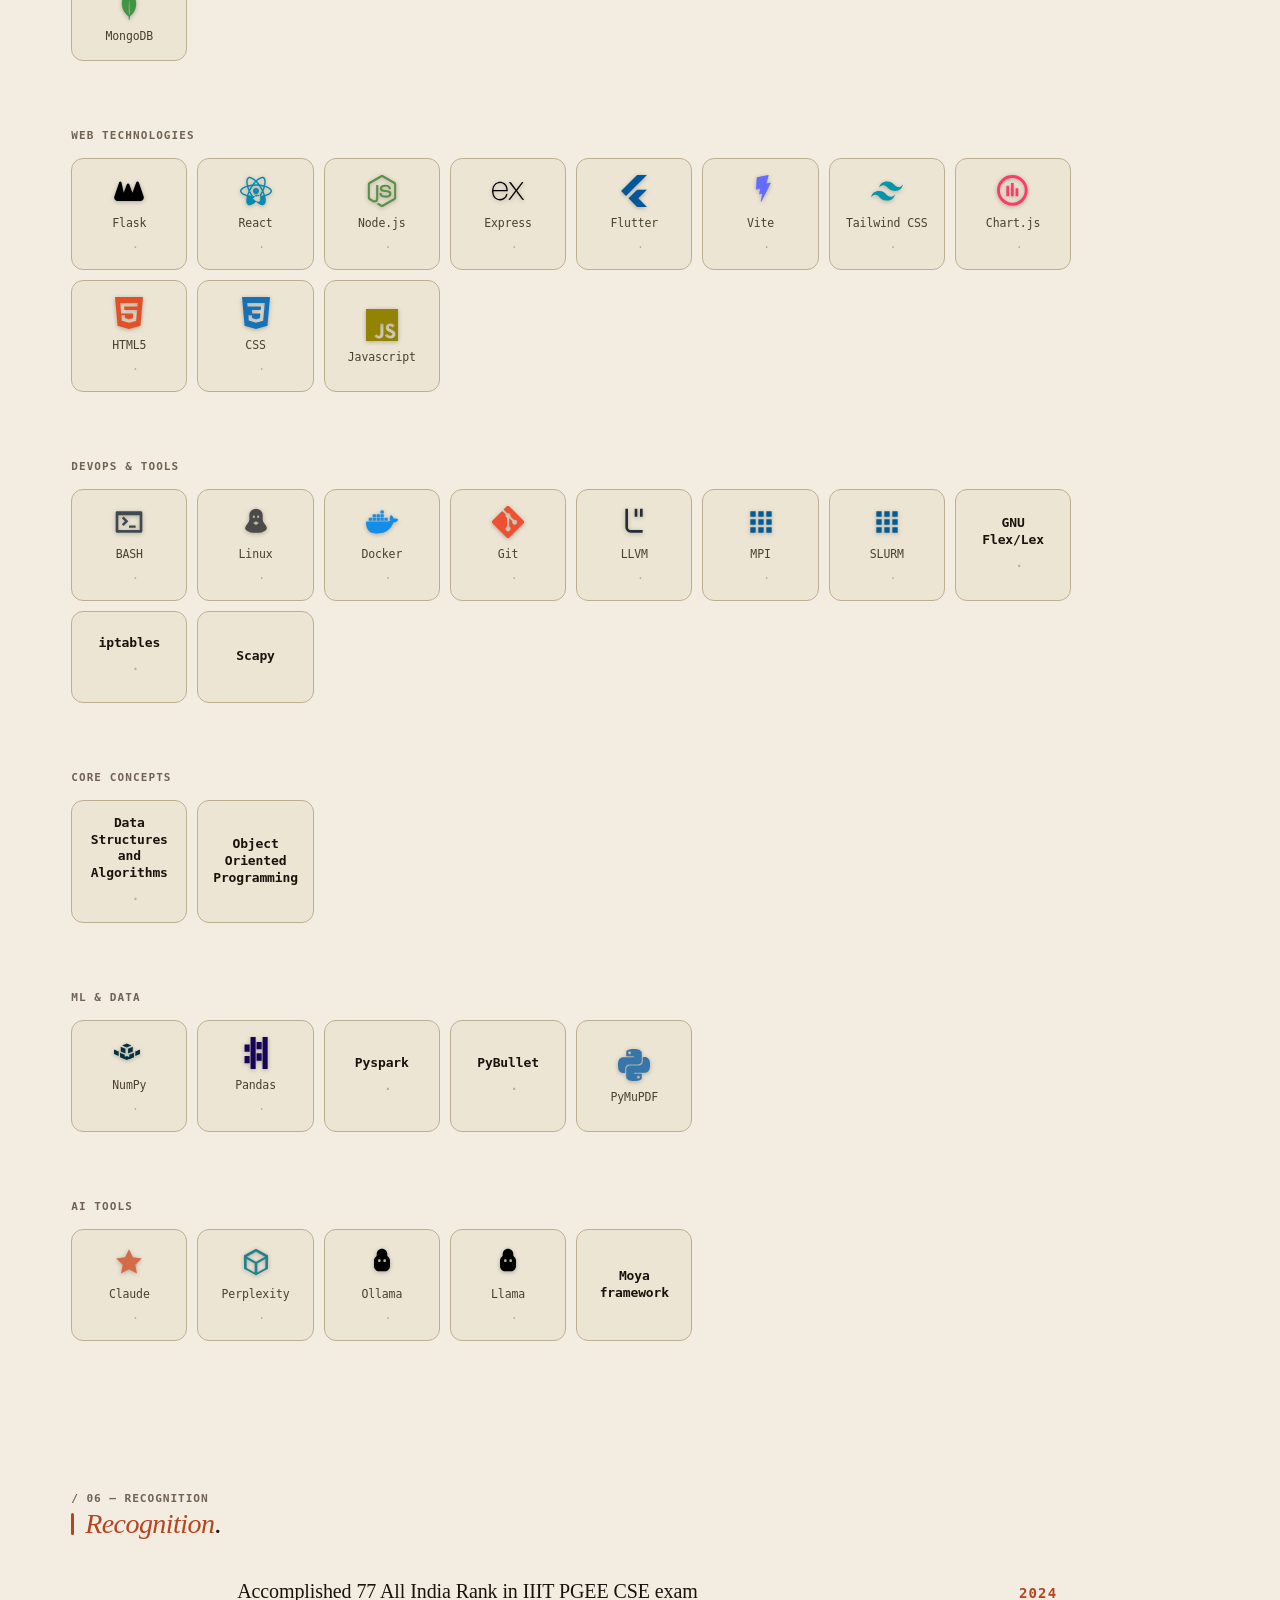
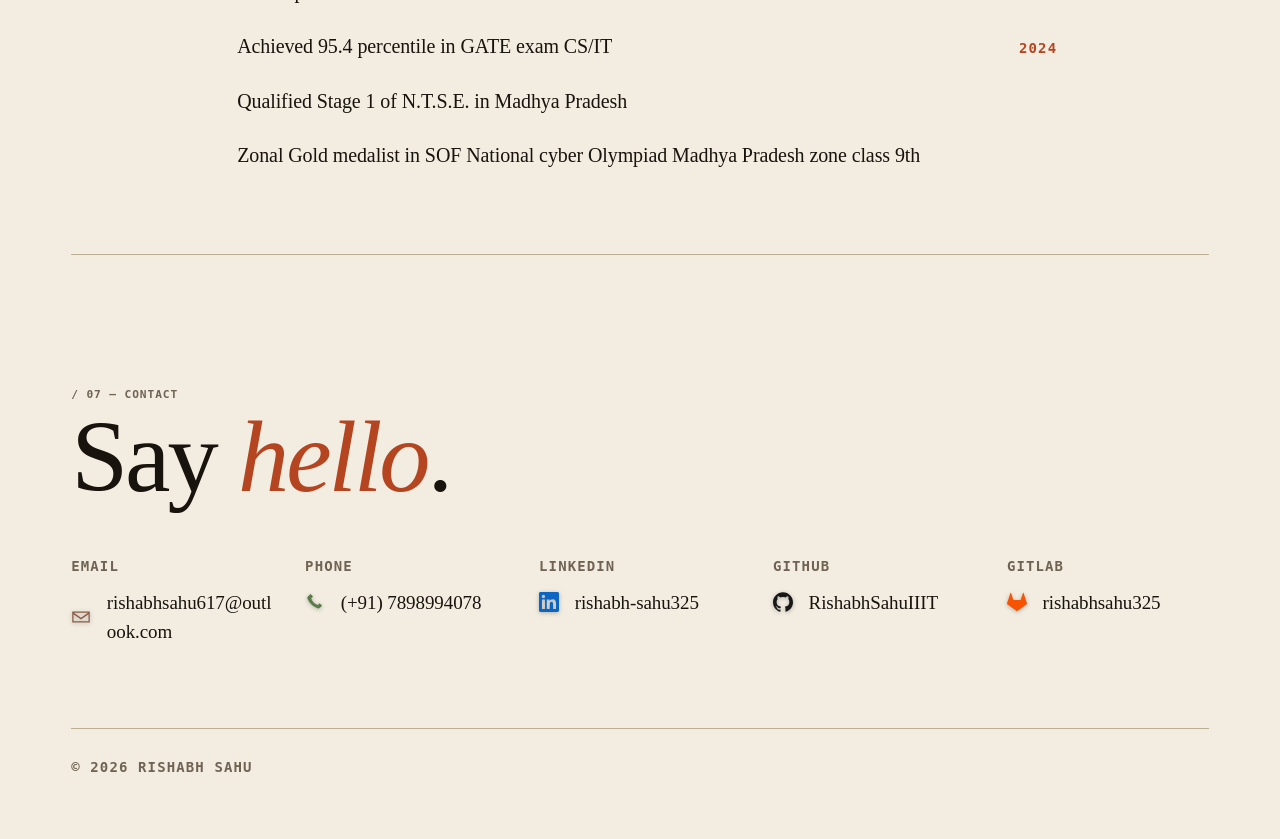
==== commit b7959941: "checkpoint: post Claude Code session Co-Authored-By: Claude Fable 5 <noreply@anthropic.com>" ====
--- a/index.html
+++ b/index.html
@@ -1,256 +1,265 @@
 <!doctype html>
 <html lang="en">
-    <head>
-        <meta charset="utf-8" />
-        <meta name="viewport" content="width=device-width, initial-scale=1" />
-        <title>Rishabh Sahu — Portfolio</title>
-        <meta
-            name="description"
-            content="Rishabh Sahu — MTech Computer Science at IIIT Hyderabad. Web, backend, and systems projects."
-        />
-        <link id="main-style" rel="stylesheet" href="style.css" />
-
-        <!-- Anti-FOUC theme init. Loaded synchronously here so the right
+<head>
+  <meta charset="utf-8">
+  <meta name="viewport" content="width=device-width, initial-scale=1">
+  <title>Rishabh Sahu — Portfolio</title>
+
+  <!-- Inline SVG favicon: an RS monogram that picks up the page's accent
+       colour. Data-URI so there's no extra file and no 404 in the console. -->
+  <link rel="icon" href="data:image/svg+xml,%3Csvg xmlns='http://www.w3.org/2000/svg' viewBox='0 0 64 64'%3E%3Crect width='64' height='64' rx='12' fill='%23241f17'/%3E%3Ctext x='32' y='43' font-family='Georgia,serif' font-size='30' font-weight='600' fill='%23f3ede1' text-anchor='middle'%3ERS%3C/text%3E%3C/svg%3E">
+  <meta name="description" content="Rishabh Sahu — MTech Computer Science at IIIT Hyderabad. Web, backend, and systems projects.">
+  <link id="main-style" rel="stylesheet" href="style.css">
+
+  <!-- Anti-FOUC theme init. Loaded synchronously here so the right
        palette class is on <html> BEFORE any paint. Kept external (not
        inline) so it survives strict CSPs from browsers and extensions
        (Ulaa's built-in dark mode, Brave Shields, etc.) which block
        <script> blocks. -->
-        <script src="theme-init.js"></script>
-    </head>
-
-    <body>
-        <div class="grain" aria-hidden="true"></div>
-
-        <div class="shell">
-            <!-- ============================================================
+  <script src="theme-init.js"></script>
+</head>
+
+<body>
+  <div class="grain" aria-hidden="true"></div>
+
+  <div class="shell">
+
+    <!-- ============================================================
          TOP BAR
          ============================================================ -->
-            <header class="topbar">
-                <div class="mark">
-                    <span class="dot" aria-hidden="true"></span>
-                    <span>Rishabh Sahu — Portfolio</span>
-                </div>
-                <nav>
-                    <a href="#about">About</a>
-                    <a href="#work">Experience</a>
-                    <a href="#featured">Featured</a>
-                    <a href="#projects-all">Projects</a>
-                    <a href="#education">Education</a>
-                    <a href="#contact">Contact</a>
-                    <div
-                        class="theme-switch"
-                        role="group"
-                        aria-label="Toggle day or night mode"
-                    >
-                        <button
-                            type="button"
-                            class="theme-opt"
-                            id="btn-day"
-                            aria-pressed="false"
-                            title="Switch to day mode"
-                        >
-                            <span aria-hidden="true">☼</span> Day
-                        </button>
-                        <button
-                            type="button"
-                            class="theme-opt"
-                            id="btn-night"
-                            aria-pressed="false"
-                            title="Switch to night mode"
-                        >
-                            <span aria-hidden="true">☾</span> Night
-                        </button>
-                    </div>
-                </nav>
-            </header>
-
-            <!-- ============================================================
+    <header class="topbar">
+      <div class="mark">
+        <span class="dot" aria-hidden="true"></span>
+        <span>Rishabh Sahu — Portfolio</span>
+      </div>
+      <nav>
+        <a href="#about">About</a>
+        <a href="#work">Work</a>
+        <a href="#projects-all">Projects</a>
+        <a href="#education">Path</a>
+        <a href="#contact">Contact</a>
+        <div class="theme-switch" role="group" aria-label="Toggle day or night mode">
+          <button type="button" class="theme-opt" id="btn-day" aria-pressed="false" title="Switch to day mode">
+            <span aria-hidden="true">☼</span> Day
+          </button>
+          <button type="button" class="theme-opt" id="btn-night" aria-pressed="false" title="Switch to night mode">
+            <span aria-hidden="true">☾</span> Night
+          </button>
+        </div>
+      </nav>
+    </header>
+
+    <!-- ============================================================
          HERO
          ============================================================ -->
-            <section class="hero" id="hero">
-                <div class="meta">
-                    <span>Hyderabad, IN</span>
-                    <span>MTech Computer Science</span>
-                    <span>IIIT Hyderabad · 2024–present</span>
-                </div>
-
-                <h1>
-                    Rishabh<br />
-                    <span class="italic">Sahu.</span>
-                </h1>
-
-                <p class="lede">
-                    MTech Computer Science student at IIIT Hyderabad, after a
-                    BTech at LNMIIT. Comfortable picking up
-                    <em>new stacks and domains</em> as the work demands.
-                </p>
-
-                <div class="corner">
-                    Open to<br />
-                    <b>new-grad roles<br />&amp; 2026 internships</b>
-                </div>
-            </section>
-
-            <!-- ============================================================
+    <section class="hero" id="hero">
+      <div class="meta" id="hero-meta">
+        <span>Hyderabad, IN</span>
+        <span>MTech Computer Science</span>
+        <span>IIIT Hyderabad · 2024–present</span>
+      </div>
+
+      <h1>
+        Rishabh<br>
+        <span class="italic">Sahu.</span>
+      </h1>
+
+      <p class="lede" id="hero-lede">
+        MTech Computer Science student at IIIT Hyderabad, after a BTech at
+        LNMIIT. Comfortable picking up <em>new stacks and domains</em> as
+        the work demands.
+      </p>
+
+      <div class="corner">
+        Open to<br>
+        <b>new-grad roles<br>&amp; 2026 internships</b>
+      </div>
+    </section>
+
+    <!-- ============================================================
          ABOUT
          ============================================================ -->
-            <section class="block reveal" id="about">
-                <span class="col-label">/ 01 — bio</span>
-                <div class="section-head">
-                    <h2><em>About</em>.</h2>
-                </div>
-                <div class="about-grid">
-                    <div></div>
-                    <p>
-                        I focus on understanding the fundamentals — how systems,
-                        networks, and data structures actually work — rather
-                        than tying my learning to a specific framework or
-                        language.
-                    </p>
-                    <p>
-                        That keeps me <em>technology-agnostic</em>. I pick the
-                        tools that fit a problem instead of fitting every
-                        problem to a familiar stack, and new languages or
-                        frameworks are easier to learn when the underlying
-                        concepts are already in place.
-                    </p>
-                </div>
-            </section>
-
-            <!-- ============================================================
+    <section class="block reveal" id="about">
+      <span class="col-label">/ 01 — bio</span>
+      <div class="section-head">
+        <h2 data-section-title="About"><em>Approach</em>.</h2>
+      </div>
+      <div class="about-grid" id="about-copy">
+        <div></div>
+        <p>
+          I focus on understanding the fundamentals — how systems,
+          networks, and data structures actually work — rather than
+          tying my learning to a specific framework or language.
+        </p>
+        <p>
+          That keeps me <em>technology-agnostic</em>. I pick the tools
+          that fit a problem instead of fitting every problem to a
+          familiar stack, and new languages or frameworks are easier
+          to learn when the underlying concepts are already in place.
+        </p>
+      </div>
+    </section>
+
+    <!-- ============================================================
          EXPERIENCE — internships
          ============================================================ -->
-            <section class="block reveal" id="work">
-                <span class="col-label">/ 02 — experience</span>
-                <div class="section-head">
-                    <h2><em>Experience</em>.</h2>
-                </div>
-
-                <!-- Internships mount -->
-                <div class="work-list" id="internship-list"></div>
-            </section>
-
-            <!-- ============================================================
-         FEATURED PROJECTS
-         ============================================================ -->
-            <section class="block reveal" id="featured">
-                <span class="col-label">/ 03 — featured</span>
-                <div class="section-head">
-                    <h2><em>Featured</em> projects.</h2>
-                </div>
-
-                <!-- Featured projects mount -->
-                <div class="work-list" id="featured-projects"></div>
-            </section>
-
-            <!-- ============================================================
+    <section class="block reveal" id="work">
+      <span class="col-label">/ 02 — experience</span>
+      <div class="section-head">
+        <h2 data-section-title="Work">Where I've <em>worked</em>.</h2>
+      </div>
+      <div class="work-list" id="internship-list"></div>
+    </section>
+
+    <!-- ============================================================
+         SELECTED WORK — featured projects
+         ============================================================ -->
+    <section class="block reveal" id="featured">
+      <span class="col-label">/ 03 — selected work</span>
+      <div class="section-head">
+        <h2 data-section-title="Featured">Selected <em>projects</em>.</h2>
+      </div>
+      <div class="work-list" id="featured-projects"></div>
+    </section>
+
+    <!-- ============================================================
          ALL PROJECTS
          ============================================================ -->
-            <section class="block reveal" id="projects-all">
-                <span class="col-label">/ 04 — index</span>
-                <div class="section-head">
-                    <h2>All <em>projects</em>.</h2>
-                </div>
-                <div class="all-projects" id="all-projects"></div>
-            </section>
-
-            <!-- ============================================================
+    <section class="block reveal" id="projects-all">
+      <span class="col-label">/ 03 — index</span>
+      <div class="section-head">
+        <h2 data-section-title="Projects">All <em>projects</em>.</h2>
+      </div>
+
+      <!-- Filter controls: combine-logic switch + live status readout.
+           Populated by script.js once resume.tex has parsed. -->
+      <div class="pf-controls">
+        <div class="pf-logic" role="group" aria-label="How filters combine">
+          <span class="pf-logic-label">Combine</span>
+          <button type="button" class="pf-lg" data-logic="and">AND</button>
+          <button type="button" class="pf-lg" data-logic="or">OR</button>
+          <button type="button" class="pf-lg is-on" data-logic="hybrid">Hybrid</button>
+        </div>
+        <div class="pf-status">
+          <span id="pf-count"></span>
+          <button type="button" class="pf-clear" id="pf-clear" hidden>clear all</button>
+          <span class="pf-hover-hint" id="pf-hover-hint" aria-live="polite"></span>
+        </div>
+      </div>
+
+      <!-- Mobile-only filter chips (hidden on wide screens by CSS) -->
+      <div class="pf-chips" id="pf-chips"></div>
+
+      <!-- Wide-screen layout: filter rail | SVG gutter | project list.
+           On narrow screens CSS collapses this to a single column and the
+           rail + gutter are hidden in favour of .pf-chips above. -->
+      <div class="pf-wire" id="pf-wire">
+        <div class="pf-rail" id="pf-rail"></div>
+        <div class="pf-gutter" id="pf-gutter" aria-hidden="true">
+          <svg id="pf-lines" xmlns="http://www.w3.org/2000/svg"></svg>
+        </div>
+        <div class="all-projects" id="all-projects"></div>
+      </div>
+    </section>
+
+    <!-- ============================================================
          EDUCATION
          ============================================================ -->
-            <section class="block reveal" id="education">
-                <span class="col-label">/ 05 — education</span>
-                <div class="section-head">
-                    <h2>Where I've <em>studied</em>.</h2>
-                </div>
-                <div class="timeline" id="education-list"></div>
-            </section>
-
-            <!-- ============================================================
+    <section class="block reveal" id="education">
+      <span class="col-label">/ 04 — path</span>
+      <div class="section-head">
+        <h2 data-section-title="Education">Where I've <em>studied</em>.</h2>
+      </div>
+      <div class="timeline" id="education-list"></div>
+    </section>
+
+    <!-- ============================================================
          SKILLS
          ============================================================ -->
-            <section class="block reveal" id="skills">
-                <span class="col-label">/ 06 — tools</span>
-                <div class="section-head">
-                    <h2>Worked with</h2>
-                </div>
-                <div class="skills-grid">
-                    <div aria-hidden="true"></div>
-                    <div id="skills-list"></div>
-                </div>
-            </section>
-
-            <!-- ============================================================
-         ACHIEVMENTS
-         ============================================================ -->
-            <section class="block reveal" id="recognition">
-                <span class="col-label">/ 07 — achievements</span>
-                <div class="section-head">
-                    <h2><em>Achievements</em>.</h2>
-                </div>
-                <div class="recog-list">
-                    <div aria-hidden="true"></div>
-                    <ul id="accomplishments-list"></ul>
-                </div>
-            </section>
-
-            <!-- ============================================================
+    <section class="block reveal" id="skills">
+      <span class="col-label">/ 05 — tools</span>
+      <div class="section-head">
+        <h2 data-section-title="Skills">What I <em>use</em>.</h2>
+      </div>
+      <div class="skills-grid">
+        <div aria-hidden="true"></div>
+        <div id="skills-list"></div>
+      </div>
+    </section>
+
+    <!-- ============================================================
+         RECOGNITION
+         ============================================================ -->
+    <section class="block reveal" id="recognition">
+      <span class="col-label">/ 06 — recognition</span>
+      <div class="section-head">
+        <h2><em>Recognition</em>.</h2>
+      </div>
+      <div class="recog-list">
+        <div aria-hidden="true"></div>
+        <ul id="accomplishments-list"></ul>
+      </div>
+    </section>
+
+    <!-- ============================================================
          CONTACT / COLOPHON
          ============================================================ -->
-            <section class="colophon reveal" id="contact">
-                <span class="col-label">/ 08 — contact</span>
-                <h2>Say <em>hello</em>.</h2>
-
-                <div class="contact-grid">
-                    <div class="item">
-                        <h5>Email</h5>
-                        <a id="contact-email" href="#">—</a>
-                    </div>
-                    <div class="item">
-                        <h5>Phone</h5>
-                        <a id="contact-phone" href="#">—</a>
-                    </div>
-                    <div class="item">
-                        <h5>LinkedIn</h5>
-                        <a
-                            id="contact-linkedin"
-                            href="#"
-                            target="_blank"
-                            rel="noopener"
-                            >—</a
-                        >
-                    </div>
-                    <div class="item">
-                        <h5>GitHub</h5>
-                        <a
-                            id="contact-github"
-                            href="#"
-                            target="_blank"
-                            rel="noopener"
-                            >—</a
-                        >
-                    </div>
-                    <div class="item">
-                        <h5>GitLab</h5>
-                        <a
-                            id="contact-gitlab"
-                            href="#"
-                            target="_blank"
-                            rel="noopener"
-                            >—</a
-                        >
-                    </div>
-                </div>
-
-                <div class="foot">
-                    <span>© <span id="year"></span> Rishabh Sahu</span>
-                </div>
-            </section>
-        </div>
-
-        <!-- All page logic (year setter, theme toggle handler, LaTeX parser
+    <section class="colophon reveal" id="contact">
+      <span class="col-label">/ 07 — contact</span>
+      <h2 data-section-title="Contact">Say <em>hello</em>.</h2>
+
+      <div class="contact-grid">
+        <div class="item">
+          <h5>Email</h5>
+          <a id="contact-email" href="#">—</a>
+        </div>
+        <div class="item">
+          <h5>Phone</h5>
+          <a id="contact-phone" href="#">—</a>
+        </div>
+        <div class="item">
+          <h5>LinkedIn</h5>
+          <a id="contact-linkedin" href="#" target="_blank" rel="noopener">—</a>
+        </div>
+        <div class="item">
+          <h5>GitHub</h5>
+          <a id="contact-github" href="#" target="_blank" rel="noopener">—</a>
+        </div>
+        <div class="item">
+          <h5>GitLab</h5>
+          <a id="contact-gitlab" href="#" target="_blank" rel="noopener">—</a>
+        </div>
+      </div>
+
+      <div class="foot">
+        <span>© <span id="year"></span> Rishabh Sahu</span>
+      </div>
+    </section>
+
+  </div>
+
+  <!-- All page logic (year setter, theme toggle handler, LaTeX parser
        and renderer) lives in external files so they survive CSPs that
        block inline <script>. -->
-        <script src="projects.js"></script>
-        <script src="script.js"></script>
-    </body>
+  <script src="projects.js"></script>
+  <script src="script.js"></script>
+
+  <!-- Dev-only style editor. Rather than shipping a <script src> that every
+       visitor downloads just to have the file disable itself, this loads
+       editor.js ONLY on a local address. On the hosted site the condition is
+       false and nothing is fetched — the editor costs visitors zero bytes.
+       Force it with ?editor=1, suppress it with ?editor=0. -->
+  <script>
+    (function () {
+      var h = location.hostname, q = location.search;
+      var local = h === 'localhost' || h === '127.0.0.1' || h === '::1' ||
+                  h === '' || /^192\.168\./.test(h);
+      if (/[?&]editor=0/.test(q)) return;
+      if (!local && !/[?&]editor=1/.test(q)) return;
+      var s = document.createElement('script');
+      s.src = 'editor.js';
+      document.body.appendChild(s);
+    })();
+  </script>
+</body>
 </html>
--- a/style.css
+++ b/style.css
@@ -1,901 +1,830 @@
 /* ============================================================
    Rishabh Sahu — Portfolio styles
    --------------------------------------------------------------
-   Palette: Day & Night
-     Light mode offset: -24 (warm dusk)
-     Dark  mode offset: +11 (more lifted)
-   This is one of four palette variants. To swap palettes,
-   rename one of style-*.css to style.css.
+   This file is fully self-contained: no Google Fonts, no CDNs.
+   Light + dark theme switch automatically with the OS preference.
+
+   Sections:
+     1. Tokens (light + dark palettes, fonts, spacing)
+     2. Reset & base + paper grain
+     3. Layout shell
+     4. Top bar
+     5. Hero
+     6. Section pattern
+     7. About
+     8. Work / Featured projects
+     9. All projects (compact list)
+    10. Timeline (Education)
+    11. Skills
+    12. Recognition
+    13. Colophon / Contact
+    14. Reveal & hero animations
+
+   --- Want the original Fraunces / Manrope typography back? ---
+   Drop .woff2 files into a /fonts folder in the repo, then
+   uncomment the @font-face block immediately below.
    ============================================================ */
+
+/*
+@font-face {
+  font-family: "Fraunces";
+  src: url("fonts/Fraunces-Variable.woff2") format("woff2-variations");
+  font-weight: 100 900;
+  font-style: normal;
+  font-display: swap;
+}
+@font-face {
+  font-family: "Fraunces";
+  src: url("fonts/Fraunces-Italic-Variable.woff2") format("woff2-variations");
+  font-weight: 100 900;
+  font-style: italic;
+  font-display: swap;
+}
+@font-face {
+  font-family: "Manrope";
+  src: url("fonts/Manrope-Variable.woff2") format("woff2-variations");
+  font-weight: 200 800;
+  font-style: normal;
+  font-display: swap;
+}
+@font-face {
+  font-family: "JetBrainsMono";
+  src: url("fonts/JetBrainsMono-Regular.woff2") format("woff2");
+  font-weight: 400;
+  font-style: normal;
+  font-display: swap;
+}
+:root {
+  --serif: "Fraunces", ui-serif, Georgia, serif;
+  --sans:  "Manrope", system-ui, -apple-system, sans-serif;
+  --mono:  "JetBrainsMono", ui-monospace, Menlo, monospace;
+}
+*/
+
 
 /* ---------- 1. Tokens ---------- */
 :root {
-    /* ---- Palette: Day & Night ---- */
-    /* Light mode (default) — bg/bg-soft/rule shifted -24% lightness */
-    --bg: #e0b76b;
-    --bg-soft: #dcae5a;
-    --ink: #1f1208;
-    --ink-soft: #70411d;
-    --muted: #8a7858;
-    --rule: #ba934c;
-    --accent: #d96a1a;
-    --accent-soft: #e1955e;
-
-    --grain-svg: url("data:image/svg+xml;utf8,<svg xmlns='http://www.w3.org/2000/svg' width='180' height='180'><filter id='n'><feTurbulence type='fractalNoise' baseFrequency='0.9' numOctaves='2' stitchTiles='stitch'/><feColorMatrix values='0 0 0 0 0.05  0 0 0 0 0.04  0 0 0 0 0.02  0 0 0 0.08 0'/></filter><rect width='100%25' height='100%25' filter='url(%23n)'/></svg>");
-    --grain-blend: multiply;
-    --grain-opacity: 0.35;
-
-    /* System font stacks — no external fonts */
-    --serif:
-        ui-serif, "Iowan Old Style", "Apple Garamond", Baskerville,
-        "Times New Roman", "Source Serif Pro", Georgia, serif;
-    --sans:
-        system-ui, -apple-system, BlinkMacSystemFont, "Segoe UI Variable",
-        "Segoe UI", Roboto, "Helvetica Neue", Arial, sans-serif;
-    --mono:
-        ui-monospace, "SF Mono", "Cascadia Mono", "Source Code Pro", Menlo,
-        Consolas, "DejaVu Sans Mono", monospace;
-
-    --max: 1240px;
-    --gutter: clamp(20px, 4vw, 56px);
-
-    color-scheme: light;
-}
-
-/* Dark mode — applies when OS prefers dark UNLESS the user has
-   manually picked light via the in-page toggle (which adds .theme-light).
-   bg/bg-soft/rule shifted +11% lightness. */
+  /* Light mode (default) */
+  --bg:         #f3ede1;
+  --bg-soft:    #ede5d3;
+  --ink:        #18130d;
+  --ink-soft:   #4a3f31;
+  --muted:      #706353;   /* 4.65:1 on --bg-soft: readable body text */
+  --rule:       #bcae90;   /* hairline; decorative, not a UI boundary */
+  --accent:     #b54520;
+  --accent-soft:#d16c3f;   /* was #d8825c — only 2.48:1, now 3.04:1 */
+
+  /* Grain swatches (light mode shows dark speckles on cream) */
+  --grain-svg: url("data:image/svg+xml;utf8,<svg xmlns='http://www.w3.org/2000/svg' width='180' height='180'><filter id='n'><feTurbulence type='fractalNoise' baseFrequency='0.9' numOctaves='2' stitchTiles='stitch'/><feColorMatrix values='0 0 0 0 0.05  0 0 0 0 0.04  0 0 0 0 0.02  0 0 0 0.08 0'/></filter><rect width='100%25' height='100%25' filter='url(%23n)'/></svg>");
+  --grain-blend: multiply;
+  --grain-opacity: 0.35;
+
+  /* System font stacks — no external fonts */
+  --serif: ui-serif, "Iowan Old Style", "Apple Garamond", Baskerville, "Times New Roman", "Source Serif Pro", Georgia, serif;
+  --sans:  system-ui, -apple-system, BlinkMacSystemFont, "Segoe UI Variable", "Segoe UI", Roboto, "Helvetica Neue", Arial, sans-serif;
+  --mono:  ui-monospace, "SF Mono", "Cascadia Mono", "Source Code Pro", Menlo, Consolas, "DejaVu Sans Mono", monospace;
+
+  --max: 1240px;
+  --gutter: clamp(20px, 4vw, 56px);
+
+  color-scheme: light;
+}
+
 @media (prefers-color-scheme: dark) {
-    :root:not(.theme-light) {
-        --bg: #162666;
-        --bg-soft: #1a2d77;
-        --ink: #dce0ee;
-        --ink-soft: #9ea9d0;
-        --muted: #828aa6;
-        --rule: #3a477a;
-        --accent: #e6c069;
-        --accent-soft: #ead198;
-        --grain-svg: url("data:image/svg+xml;utf8,<svg xmlns='http://www.w3.org/2000/svg' width='180' height='180'><filter id='n'><feTurbulence type='fractalNoise' baseFrequency='0.9' numOctaves='2' stitchTiles='stitch'/><feColorMatrix values='0 0 0 0 0.95  0 0 0 0 0.92  0 0 0 0 0.85  0 0 0 0.05 0'/></filter><rect width='100%25' height='100%25' filter='url(%23n)'/></svg>");
-        --grain-blend: screen;
-        --grain-opacity: 0.5;
-        color-scheme: dark;
-    }
+  :root:not(.theme-light) {
+    --bg:         #16111f;
+    --bg-soft:    #1e1729;
+    --ink:        #e9e3f2;
+    --ink-soft:   #b6abc9;
+    --muted:      #8d84a3;   /* 4.69:1 on --bg-soft */
+    --rule:       #37304a;   /* lifted from #3a3225 for visible dividers */
+    --accent:     #b98cf0;
+    --accent-soft:#cdb0f7;
+
+    /* Grain in dark mode: light speckles, screen-blended for subtle highlights */
+    --grain-svg: url("data:image/svg+xml;utf8,<svg xmlns='http://www.w3.org/2000/svg' width='180' height='180'><filter id='n'><feTurbulence type='fractalNoise' baseFrequency='0.9' numOctaves='2' stitchTiles='stitch'/><feColorMatrix values='0 0 0 0 0.95  0 0 0 0 0.92  0 0 0 0 0.85  0 0 0 0.05 0'/></filter><rect width='100%25' height='100%25' filter='url(%23n)'/></svg>");
+    --grain-blend: screen;
+    --grain-opacity: 0.5;
+
+    color-scheme: dark;
+  }
 }
 
 /* User-forced dark mode (toggle button in the top bar). Always wins,
    regardless of the OS preference. */
 :root.theme-dark {
-    --bg: #162666;
-    --bg-soft: #1a2d77;
-    --ink: #dce0ee;
-    --ink-soft: #9ea9d0;
-    --muted: #828aa6;
-    --rule: #3a477a;
-    --accent: #e6c069;
-    --accent-soft: #ead198;
-    --grain-svg: url("data:image/svg+xml;utf8,<svg xmlns='http://www.w3.org/2000/svg' width='180' height='180'><filter id='n'><feTurbulence type='fractalNoise' baseFrequency='0.9' numOctaves='2' stitchTiles='stitch'/><feColorMatrix values='0 0 0 0 0.95  0 0 0 0 0.92  0 0 0 0 0.85  0 0 0 0.05 0'/></filter><rect width='100%25' height='100%25' filter='url(%23n)'/></svg>");
-    --grain-blend: screen;
-    --grain-opacity: 0.5;
-    color-scheme: dark;
-}
+  --bg:         #16111f;
+  --bg-soft:    #1e1729;
+  --ink:        #e9e3f2;
+  --ink-soft:   #b6abc9;
+  --muted:      #8d84a3;   /* 4.69:1 on --bg-soft */
+  --rule:       #37304a;   /* lifted from #3a3225 for visible dividers */
+  --accent:     #b98cf0;
+  --accent-soft:#cdb0f7;
+
+  --grain-svg: url("data:image/svg+xml;utf8,<svg xmlns='http://www.w3.org/2000/svg' width='180' height='180'><filter id='n'><feTurbulence type='fractalNoise' baseFrequency='0.9' numOctaves='2' stitchTiles='stitch'/><feColorMatrix values='0 0 0 0 0.95  0 0 0 0 0.92  0 0 0 0 0.85  0 0 0 0.05 0'/></filter><rect width='100%25' height='100%25' filter='url(%23n)'/></svg>");
+  --grain-blend: screen;
+  --grain-opacity: 0.5;
+
+  color-scheme: dark;
+}
+
 
 /* ---------- 2. Reset & base ---------- */
-*,
-*::before,
-*::after {
-    box-sizing: border-box;
-}
-
-html {
-    scroll-behavior: smooth;
-}
+*, *::before, *::after { box-sizing: border-box; }
+
+html { scroll-behavior: smooth; }
 
 body {
-    margin: 0;
-    background: var(--bg);
-    color: var(--ink);
-    font-family: var(--sans);
-    font-weight: 400;
-    font-size: 16px;
-    line-height: 1.55;
-    -webkit-font-smoothing: antialiased;
-    text-rendering: optimizeLegibility;
-    overflow-x: hidden;
-    transition:
-        background-color 0.3s ease,
-        color 0.3s ease;
+  margin: 0;
+  background: var(--bg);
+  color: var(--ink);
+  font-family: var(--sans);
+  font-weight: 400;
+  font-size: 16px;
+  line-height: 1.55;
+  -webkit-font-smoothing: antialiased;
+  text-rendering: optimizeLegibility;
+  overflow-x: hidden;
+  transition: background-color 0.3s ease, color 0.3s ease;
 }
 
 /* Paper grain — theme-aware via CSS variables */
 body::before {
-    content: "";
-    position: fixed;
-    inset: 0;
-    pointer-events: none;
-    z-index: 1;
-    opacity: var(--grain-opacity);
-    mix-blend-mode: var(--grain-blend);
-    background-image: var(--grain-svg);
-}
-
-a {
-    color: inherit;
-    text-decoration: none;
-}
-
-::selection {
-    background: var(--accent);
-    color: var(--bg);
-}
+  content: "";
+  position: fixed;
+  inset: 0;
+  pointer-events: none;
+  z-index: 1;
+  opacity: var(--grain-opacity);
+  mix-blend-mode: var(--grain-blend);
+  background-image: var(--grain-svg);
+}
+
+a { color: inherit; text-decoration: none; }
+
+::selection { background: var(--accent); color: var(--bg); }
 
 code {
-    font-family: var(--mono);
-    font-size: 0.92em;
-    padding: 1px 5px;
-    background: var(--bg-soft);
-    border-radius: 3px;
-}
+  font-family: var(--mono);
+  font-size: 0.92em;
+  padding: 1px 5px;
+  background: var(--bg-soft);
+  border-radius: 3px;
+}
+
 
 /* ---------- 3. Layout shell ---------- */
 .shell {
-    position: relative;
-    z-index: 2;
-    max-width: var(--max);
-    margin: 0 auto;
-    padding: 0 var(--gutter);
-}
+  position: relative;
+  z-index: 2;
+  max-width: var(--max);
+  margin: 0 auto;
+  padding: 0 var(--gutter);
+}
+
 
 /* ---------- 4. Top bar ---------- */
 .topbar {
-    display: flex;
-    align-items: center;
-    justify-content: space-between;
-    padding: 28px 0 0;
-    font-family: var(--mono);
-    font-size: 14px;
-    letter-spacing: 0.06em;
-    text-transform: uppercase;
-    color: var(--ink-soft);
-}
-.topbar .mark {
-    display: inline-flex;
-    align-items: center;
-    gap: 10px;
-}
+  display: flex;
+  align-items: center;
+  justify-content: space-between;
+  padding: 28px 0 0;
+  font-family: var(--mono);
+  font-size: 14px;
+  letter-spacing: 0.06em;
+  text-transform: uppercase;
+  color: var(--ink-soft);
+}
+.topbar .mark { display: inline-flex; align-items: center; gap: 10px; }
 .topbar .dot {
-    width: 8px;
-    height: 8px;
-    border-radius: 50%;
-    background: var(--accent);
-    box-shadow: 0 0 0 4px rgba(181, 69, 32, 0.12);
-}
-.topbar nav {
-    display: flex;
-    gap: 22px;
-    flex-wrap: wrap;
-}
+  width: 8px; height: 8px; border-radius: 50%;
+  background: var(--accent);
+  box-shadow: 0 0 0 4px rgba(181, 69, 32, 0.12);
+}
+.topbar nav { display: flex; gap: 22px; flex-wrap: wrap; }
 .topbar nav a {
-    position: relative;
-    padding-bottom: 2px;
+  position: relative;
+  padding-bottom: 2px;
 }
 .topbar nav a::after {
-    content: "";
-    position: absolute;
-    left: 0;
-    right: 100%;
-    bottom: 0;
-    height: 1px;
-    background: var(--ink);
-    transition: right 0.4s cubic-bezier(0.2, 0.7, 0.2, 1);
-}
-.topbar nav a:hover::after {
-    right: 0;
-}
+  content: "";
+  position: absolute;
+  left: 0; right: 100%;
+  bottom: 0;
+  height: 1px;
+  background: var(--ink);
+  transition: right 0.4s cubic-bezier(.2,.7,.2,1);
+}
+.topbar nav a:hover::after { right: 0; }
 @media (max-width: 720px) {
-    .topbar nav {
-        display: none;
-    }
-}
+  .topbar nav { display: none; }
+}
+
 
 /* ---------- 5. Hero ---------- */
 .hero {
-    padding: clamp(80px, 14vh, 180px) 0 clamp(60px, 10vh, 120px);
-    position: relative;
+  padding: clamp(80px, 14vh, 180px) 0 clamp(60px, 10vh, 120px);
+  position: relative;
 }
 .hero .meta {
-    display: flex;
-    flex-wrap: wrap;
-    gap: 28px;
-    font-family: var(--mono);
-    font-size: 15px;
-    font-weight: 600;
-    letter-spacing: 0.08em;
-    text-transform: uppercase;
-    color: var(--ink-soft);
-    margin-bottom: 28px;
-}
-.hero .meta span::before {
-    content: "→ ";
-    color: var(--accent);
-}
+  display: flex;
+  flex-wrap: wrap;
+  gap: 28px;
+  font-family: var(--mono);
+  font-size: 15px;
+  font-weight: 600;
+  letter-spacing: 0.08em;
+  text-transform: uppercase;
+  color: var(--ink-soft);
+  margin-bottom: 28px;
+}
+.hero .meta span::before { content: "→ "; color: var(--accent); }
 .hero h1 {
-    margin: 0;
-    font-family: var(--serif);
-    font-weight: 400;
-    font-style: normal;
-    font-size: clamp(56px, 13vw, 200px);
-    line-height: 0.92;
-    letter-spacing: -0.035em;
+  margin: 0;
+  font-family: var(--serif);
+  font-weight: 400;
+  font-style: normal;
+  font-size: clamp(56px, 13vw, 200px);
+  line-height: 0.92;
+  letter-spacing: -0.035em;
 }
 .hero h1 .italic {
-    font-style: italic;
-    font-weight: 400;
-    color: var(--accent);
+  font-style: italic;
+  font-weight: 400;
+  color: var(--accent);
 }
 .hero .lede {
-    margin-top: 36px;
-    max-width: 620px;
-    font-size: clamp(18px, 1.6vw, 22px);
-    line-height: 1.5;
-    color: var(--ink-soft);
-    font-weight: 300;
+  margin-top: 36px;
+  max-width: 620px;
+  font-size: clamp(18px, 1.6vw, 22px);
+  line-height: 1.5;
+  color: var(--ink-soft);
+  font-weight: 300;
 }
 .hero .lede em {
-    font-family: var(--serif);
-    font-style: italic;
-    color: var(--accent);
-    font-weight: 400;
+  font-family: var(--serif);
+  font-style: italic;
+  color: var(--accent);
+  font-weight: 400;
 }
 .hero .corner {
-    position: absolute;
-    top: 80px;
-    right: var(--gutter);
-    font-family: var(--mono);
-    font-size: 14px;
-    letter-spacing: 0.1em;
-    text-transform: uppercase;
-    color: var(--muted);
-    text-align: right;
-    line-height: 1.7;
-}
-.hero .corner b {
-    color: var(--ink);
-    font-weight: 500;
-    display: block;
-}
+  position: absolute;
+  top: 80px;
+  right: var(--gutter);
+  font-family: var(--mono);
+  font-size: 14px;
+  letter-spacing: 0.1em;
+  text-transform: uppercase;
+  color: var(--muted);
+  text-align: right;
+  line-height: 1.7;
+}
+.hero .corner b { color: var(--ink); font-weight: 500; display: block; }
 @media (max-width: 720px) {
-    .hero .corner {
-        display: none;
-    }
-}
+  .hero .corner { display: none; }
+}
+
 
 /* ---------- 6. Section pattern ---------- */
 section.block {
-    padding: clamp(60px, 9vh, 110px) 0;
-    border-top: 1px solid var(--rule);
-    position: relative;
+  /* Spacing comes from --block-pad-y so the editor's slider can drive it.
+     This rule used to hardcode `clamp(60px, 9vh, 110px)`, which outranked
+     the .block rule below on specificity — the slider was writing a
+     variable nothing read, which is why it appeared to do nothing.
+     The border-top is gone too: full-width rules between every section
+     read as a printed CV rather than a page. */
+  padding: calc(var(--block-pad-y, 4.5rem) * var(--density)) 0;
+  position: relative;
 }
 .section-head {
-    display: grid;
-    grid-template-columns: 120px 1fr;
-    gap: 32px;
-    margin-bottom: 56px;
+  display: grid;
+  grid-template-columns: 120px 1fr;
+  gap: 32px;
+  margin-bottom: 56px;
 }
 .section-head .num {
-    font-family: var(--mono);
-    font-size: 14px;
-    letter-spacing: 0.1em;
-    color: var(--accent);
-    padding-top: 8px;
+  font-family: var(--mono);
+  font-size: 14px;
+  letter-spacing: 0.1em;
+  color: var(--accent);
+  padding-top: 8px;
 }
 .section-head h2 {
-    margin: 0;
-    font-family: var(--serif);
-    font-weight: 400;
-    font-size: clamp(36px, 5vw, 60px);
-    line-height: 1.02;
-    letter-spacing: -0.02em;
+  margin: 0;
+  font-family: var(--serif);
+  font-weight: 400;
+  font-size: clamp(36px, 5vw, 60px);
+  line-height: 1.02;
+  letter-spacing: -0.02em;
 }
 .section-head h2 em {
-    font-style: italic;
-    color: var(--accent);
-    font-weight: 400;
+  font-style: italic;
+  color: var(--accent);
+  font-weight: 400;
 }
 .col-label {
-    font-family: var(--mono);
-    font-size: 14px;
-    letter-spacing: 0.12em;
-    text-transform: uppercase;
-    color: var(--muted);
+  font-family: var(--mono);
+  font-size: 14px;
+  letter-spacing: 0.12em;
+  text-transform: uppercase;
+  color: var(--muted);
 }
 @media (max-width: 640px) {
-    .section-head {
-        grid-template-columns: 1fr;
-        gap: 12px;
-        margin-bottom: 36px;
-    }
-}
+  .section-head { grid-template-columns: 1fr; gap: 12px; margin-bottom: 36px; }
+}
+
 
 /* ---------- 7. About ---------- */
 .about-grid {
-    display: grid;
-    grid-template-columns: 120px 1fr 1fr;
-    gap: 32px;
+  display: grid;
+  grid-template-columns: 120px 1fr 1fr;
+  gap: 32px;
 }
 .about-grid p {
-    margin: 0 0 18px;
-    font-size: 17px;
-    line-height: 1.65;
-    color: var(--ink-soft);
-}
-.about-grid p:last-child {
-    margin-bottom: 0;
-}
+  margin: 0 0 18px;
+  font-size: 17px;
+  line-height: 1.65;
+  color: var(--ink-soft);
+}
+.about-grid p:last-child { margin-bottom: 0; }
 @media (max-width: 880px) {
-    .about-grid {
-        grid-template-columns: 1fr;
-        gap: 18px;
-    }
-}
+  .about-grid { grid-template-columns: 1fr; gap: 18px; }
+}
+
 
 /* ---------- 8. Work / Featured projects ---------- */
-.work-list {
-    display: flex;
-    flex-direction: column;
-    gap: 0;
-}
+.work-list { display: flex; flex-direction: column; gap: 0; }
 
 .work-item {
-    display: grid;
-    grid-template-columns: 120px 1fr 0.85fr;
-    gap: 32px;
-    padding: 36px 0;
-    border-bottom: 1px solid var(--rule);
-    align-items: start;
-    position: relative;
-    transition: padding 0.4s cubic-bezier(0.2, 0.7, 0.2, 1);
-}
-.work-item:hover {
-    padding-left: 16px;
-}
-.work-item:first-child {
-    border-top: 1px solid var(--rule);
-}
+  display: grid;
+  grid-template-columns: 120px 1fr 0.85fr;
+  gap: 32px;
+  padding: 36px 0;
+  border-bottom: 1px solid var(--rule);
+  align-items: start;
+  position: relative;
+  transition: padding 0.4s cubic-bezier(.2,.7,.2,1);
+}
+.work-item:hover { padding-left: 16px; }
+.work-item:first-child { border-top: 1px solid var(--rule); }
 
 .work-item .idx {
-    font-family: var(--mono);
-    font-size: 14px;
-    color: var(--accent);
-    letter-spacing: 0.08em;
-    padding-top: 8px;
+  font-family: var(--mono);
+  font-size: 14px;
+  color: var(--accent);
+  letter-spacing: 0.08em;
+  padding-top: 8px;
 }
 .work-item h3 {
-    margin: 0 0 10px;
-    font-family: var(--serif);
-    font-weight: 500;
-    font-size: clamp(24px, 2.5vw, 34px);
-    line-height: 1.1;
-    letter-spacing: -0.015em;
+  margin: 0 0 10px;
+  font-family: var(--serif);
+  font-weight: 500;
+  font-size: clamp(24px, 2.5vw, 34px);
+  line-height: 1.1;
+  letter-spacing: -0.015em;
 }
 .work-item h3 a {
-    background-image: linear-gradient(var(--ink), var(--ink));
-    background-position: 0 100%;
-    background-repeat: no-repeat;
-    background-size: 0% 1px;
-    transition: background-size 0.5s cubic-bezier(0.2, 0.7, 0.2, 1);
-    padding-bottom: 2px;
-}
-.work-item h3 a:hover {
-    background-size: 100% 1px;
-}
+  background-image: linear-gradient(var(--ink), var(--ink));
+  background-position: 0 100%;
+  background-repeat: no-repeat;
+  background-size: 0% 1px;
+  transition: background-size 0.5s cubic-bezier(.2,.7,.2,1);
+  padding-bottom: 2px;
+}
+.work-item h3 a:hover { background-size: 100% 1px; }
 .work-item .role {
-    font-family: var(--mono);
-    font-size: 14px;
-    letter-spacing: 0.1em;
-    text-transform: uppercase;
-    color: var(--muted);
-    margin-bottom: 14px;
+  font-family: var(--mono);
+  font-size: 14px;
+  letter-spacing: 0.1em;
+  text-transform: uppercase;
+  color: var(--muted);
+  margin-bottom: 14px;
 }
 .work-item p {
-    margin: 0 0 12px;
-    color: var(--ink-soft);
-    font-size: 15.5px;
-    line-height: 1.6;
+  margin: 0 0 12px;
+  color: var(--ink-soft);
+  font-size: 15.5px;
+  line-height: 1.6;
 }
 .work-item ul {
-    margin: 0;
-    padding: 0;
-    list-style: none;
+  margin: 0;
+  padding: 0;
+  list-style: none;
 }
 .work-item ul li {
-    position: relative;
-    padding-left: 18px;
-    font-size: 15px;
-    color: var(--ink-soft);
-    margin-bottom: 6px;
-    line-height: 1.55;
+  position: relative;
+  padding-left: 18px;
+  font-size: 15px;
+  color: var(--ink-soft);
+  margin-bottom: 6px;
+  line-height: 1.55;
 }
 .work-item ul li::before {
-    content: "";
-    position: absolute;
-    left: 0;
-    top: 0.65em;
-    width: 8px;
-    height: 1px;
-    background: var(--accent);
+  content: "";
+  position: absolute;
+  left: 0; top: 0.65em;
+  width: 8px; height: 1px;
+  background: var(--accent);
 }
 .work-item .stack {
-    display: flex;
-    flex-wrap: wrap;
-    gap: 6px;
-    margin-top: 14px;
+  display: flex;
+  flex-wrap: wrap;
+  gap: 6px;
+  margin-top: 14px;
 }
 .work-item .stack span {
-    font-family: var(--mono);
-    font-size: 14px;
-    letter-spacing: 0.06em;
-    text-transform: uppercase;
-    padding: 4px 8px;
-    border: 1px solid var(--rule);
-    color: var(--ink-soft);
-    border-radius: 2px;
+  font-family: var(--mono);
+  font-size: 14px;
+  letter-spacing: 0.06em;
+  text-transform: uppercase;
+  padding: 4px 8px;
+  border: 1px solid var(--rule);
+  color: var(--ink-soft);
+  border-radius: 2px;
 }
 .work-item .meta-right {
-    font-family: var(--mono);
-    font-size: 14px;
-    letter-spacing: 0.1em;
-    text-transform: uppercase;
-    color: var(--muted);
-    padding-top: 8px;
-    line-height: 1.7;
-    display: flex;
-    flex-direction: column;
-    gap: 16px;
+  font-family: var(--mono);
+  font-size: 14px;
+  letter-spacing: 0.1em;
+  text-transform: uppercase;
+  color: var(--muted);
+  padding-top: 8px;
+  line-height: 1.7;
+  display: flex;
+  flex-direction: column;
+  gap: 16px;
 }
 @media (max-width: 880px) {
-    .work-item {
-        grid-template-columns: 1fr;
-        gap: 14px;
-        padding: 28px 0;
-    }
-    .work-item:hover {
-        padding-left: 0;
-    }
-}
+  .work-item { grid-template-columns: 1fr; gap: 14px; padding: 28px 0; }
+  .work-item:hover { padding-left: 0; }
+}
+
 
 /* ---------- Repo link buttons (shared by featured + compact) ---------- */
 .repo-links {
-    display: flex;
-    flex-wrap: wrap;
-    gap: 8px;
+  display: flex;
+  flex-wrap: wrap;
+  gap: 8px;
 }
 .repo-link {
-    display: inline-flex;
-    align-items: center;
-    gap: 6px;
-    font-family: var(--mono);
-    font-size: 14px;
-    letter-spacing: 0.08em;
-    text-transform: uppercase;
-    padding: 6px 10px;
-    border: 1px solid var(--rule);
-    border-radius: 2px;
-    color: var(--ink-soft);
-    transition:
-        background 0.25s ease,
-        color 0.25s ease,
-        border-color 0.25s ease,
-        transform 0.25s ease;
+  display: inline-flex;
+  align-items: center;
+  gap: 6px;
+  font-family: var(--mono);
+  font-size: 14px;
+  letter-spacing: 0.08em;
+  text-transform: uppercase;
+  padding: 6px 10px;
+  border: 1px solid var(--rule);
+  border-radius: 2px;
+  color: var(--ink-soft);
+  transition: background 0.25s ease, color 0.25s ease, border-color 0.25s ease, transform 0.25s ease;
 }
 .repo-link:hover {
-    background: var(--accent);
-    color: var(--bg);
-    border-color: var(--accent);
-    transform: translateY(-1px);
+  background: var(--accent);
+  color: var(--bg);
+  border-color: var(--accent);
+  transform: translateY(-1px);
 }
 .repo-link .arrow {
-    font-family: var(--serif);
-    font-size: 14px;
-    line-height: 1;
-    transform: translateY(-1px);
-}
+  font-family: var(--serif);
+  font-size: 14px;
+  line-height: 1;
+  transform: translateY(-1px);
+}
+
 
 /* ---------- 9. All projects (compact list) ---------- */
 .all-projects {
-    display: flex;
-    flex-direction: column;
-    gap: 0;
+  display: flex;
+  flex-direction: column;
+  gap: 0;
 }
 .project-compact {
-    padding: 26px 0;
-    border-bottom: 1px solid var(--rule);
-    display: grid;
-    grid-template-columns: 1fr;
-    gap: 12px;
-    transition: padding 0.35s cubic-bezier(0.2, 0.7, 0.2, 1);
-}
-.project-compact:first-child {
-    border-top: 1px solid var(--rule);
-}
-.project-compact:hover {
-    padding-left: 12px;
-}
+  padding: 26px 0;
+  border-bottom: 1px solid var(--rule);
+  display: grid;
+  grid-template-columns: 1fr;
+  gap: 12px;
+  transition: padding 0.35s cubic-bezier(.2,.7,.2,1);
+}
+.project-compact:first-child { border-top: 1px solid var(--rule); }
+.project-compact:hover { padding-left: 12px; }
 
 .pc-head {
-    display: flex;
-    align-items: baseline;
-    justify-content: space-between;
-    gap: 20px;
-    flex-wrap: wrap;
+  display: flex;
+  align-items: baseline;
+  justify-content: space-between;
+  gap: 20px;
+  flex-wrap: wrap;
 }
 .pc-title {
-    margin: 0;
-    font-family: var(--serif);
-    font-size: clamp(20px, 2vw, 24px);
-    font-weight: 500;
-    line-height: 1.2;
-    letter-spacing: -0.01em;
+  margin: 0;
+  font-family: var(--serif);
+  font-size: clamp(20px, 2vw, 24px);
+  font-weight: 500;
+  line-height: 1.2;
+  letter-spacing: -0.01em;
 }
 .pc-cat {
-    font-family: var(--mono);
-    font-size: 14px;
-    letter-spacing: 0.1em;
-    text-transform: uppercase;
-    color: var(--muted);
-    white-space: nowrap;
+  font-family: var(--mono);
+  font-size: 14px;
+  letter-spacing: 0.1em;
+  text-transform: uppercase;
+  color: var(--muted);
+  white-space: nowrap;
 }
 .pc-cat::before {
-    content: "▸ ";
-    color: var(--accent);
+  content: "▸ ";
+  color: var(--accent);
 }
 .pc-desc {
-    margin: 0;
-    color: var(--ink-soft);
-    font-size: 15px;
-    line-height: 1.55;
-    max-width: 70ch;
+  margin: 0;
+  color: var(--ink-soft);
+  font-size: 15px;
+  line-height: 1.55;
+  max-width: 70ch;
 }
 .pc-foot {
-    display: flex;
-    justify-content: space-between;
-    align-items: center;
-    gap: 16px;
-    flex-wrap: wrap;
-    margin-top: 4px;
+  display: flex;
+  justify-content: space-between;
+  align-items: center;
+  gap: 16px;
+  flex-wrap: wrap;
+  margin-top: 4px;
 }
 .pc-stack {
-    display: flex;
-    flex-wrap: wrap;
-    gap: 4px 12px;
-    font-family: var(--mono);
-    font-size: 14px;
-    letter-spacing: 0.05em;
-    text-transform: uppercase;
-    color: var(--muted);
+  display: flex;
+  flex-wrap: wrap;
+  gap: 4px 12px;
+  font-family: var(--mono);
+  font-size: 14px;
+  letter-spacing: 0.05em;
+  text-transform: uppercase;
+  color: var(--muted);
 }
 .pc-stack span:not(:last-child)::after {
-    content: " ·";
-    color: var(--rule);
-    margin-left: 4px;
+  content: " ·";
+  color: var(--rule);
+  margin-left: 4px;
 }
 .all-projects-empty {
-    font-family: var(--mono);
-    font-size: 14px;
-    color: var(--muted);
-    letter-spacing: 0.08em;
-    text-transform: uppercase;
-    padding: 40px 0;
-    text-align: center;
-}
+  font-family: var(--mono);
+  font-size: 14px;
+  color: var(--muted);
+  letter-spacing: 0.08em;
+  text-transform: uppercase;
+  padding: 40px 0;
+  text-align: center;
+}
+
 
 /* ---------- 10. Timeline (Education) ---------- */
-.timeline {
-    display: flex;
-    flex-direction: column;
-}
+.timeline { display: flex; flex-direction: column; }
 .timeline-row {
-    display: grid;
-    grid-template-columns: 120px 1fr 1fr;
-    gap: 32px;
-    padding: 28px 0;
-    border-bottom: 1px solid var(--rule);
-}
-.timeline-row:first-child {
-    border-top: 1px solid var(--rule);
-}
+  display: grid;
+  grid-template-columns: 120px 1fr 1fr;
+  gap: 32px;
+  padding: 28px 0;
+  border-bottom: 1px solid var(--rule);
+}
+.timeline-row:first-child { border-top: 1px solid var(--rule); }
 .timeline-row .when {
-    font-family: var(--mono);
-    font-size: 14px;
-    letter-spacing: 0.1em;
-    text-transform: uppercase;
-    color: var(--muted);
+  font-family: var(--mono);
+  font-size: 14px;
+  letter-spacing: 0.1em;
+  text-transform: uppercase;
+  color: var(--muted);
 }
 .timeline-row .what {
-    font-family: var(--serif);
-    font-weight: 500;
-    font-size: 22px;
-    letter-spacing: -0.01em;
-    line-height: 1.25;
+  font-family: var(--serif);
+  font-weight: 500;
+  font-size: 22px;
+  letter-spacing: -0.01em;
+  line-height: 1.25;
 }
 .timeline-row .what small {
-    display: block;
-    font-family: var(--sans);
-    font-size: 14px;
-    color: var(--muted);
-    margin-top: 4px;
-    letter-spacing: 0;
-    font-weight: 400;
+  display: block;
+  font-family: var(--sans);
+  font-size: 14px;
+  color: var(--muted);
+  margin-top: 4px;
+  letter-spacing: 0;
+  font-weight: 400;
 }
 .timeline-row .score {
-    font-family: var(--mono);
-    font-size: 14px;
-    color: var(--ink-soft);
-    text-align: right;
+  font-family: var(--mono);
+  font-size: 14px;
+  color: var(--ink-soft);
+  text-align: right;
 }
 .timeline-row .score b {
-    font-family: var(--serif);
-    font-weight: 500;
-    font-size: 22px;
-    color: var(--accent);
-    display: block;
+  font-family: var(--serif);
+  font-weight: 500;
+  font-size: 22px;
+  color: var(--accent);
+  display: block;
 }
 @media (max-width: 880px) {
-    .timeline-row {
-        grid-template-columns: 1fr;
-        gap: 8px;
-    }
-    .timeline-row .score {
-        text-align: left;
-    }
-}
+  .timeline-row { grid-template-columns: 1fr; gap: 8px; }
+  .timeline-row .score { text-align: left; }
+}
+
 
 /* ---------- 11. Skills ---------- */
 .skills-grid {
-    display: grid;
-    grid-template-columns: 120px 1fr;
-    gap: 32px;
-}
-.skills-cluster {
-    margin-bottom: 36px;
-}
-.skills-cluster:last-child {
-    margin-bottom: 0;
-}
+  display: grid;
+  grid-template-columns: 120px 1fr;
+  gap: 32px;
+}
+.skills-cluster { margin-bottom: 36px; }
+.skills-cluster:last-child { margin-bottom: 0; }
 .skills-cluster h4 {
-    font-family: var(--mono);
-    font-size: 14px;
-    text-transform: uppercase;
-    letter-spacing: 0.12em;
-    color: var(--muted);
-    margin: 0 0 14px;
-    font-weight: 500;
+  font-family: var(--mono);
+  font-size: 14px;
+  text-transform: uppercase;
+  letter-spacing: 0.12em;
+  color: var(--muted);
+  margin: 0 0 14px;
+  font-weight: 500;
 }
 .skills-cluster .tags {
-    display: flex;
-    flex-wrap: wrap;
-    gap: 8px 12px;
+  display: flex;
+  flex-wrap: wrap;
+  gap: 8px 12px;
 }
 .skills-cluster .tags span {
-    font-family: var(--serif);
-    font-size: 22px;
-    font-weight: 500;
-    color: var(--ink);
-    letter-spacing: -0.01em;
-    line-height: 1;
-    padding: 0;
-    position: relative;
-    transition: color 0.3s ease;
+  font-family: var(--serif);
+  font-size: 22px;
+  font-weight: 500;
+  color: var(--ink);
+  letter-spacing: -0.01em;
+  line-height: 1;
+  padding: 0;
+  position: relative;
+  transition: color 0.3s ease;
 }
 .skills-cluster .tags span:not(:last-child)::after {
-    content: "·";
-    margin-left: 12px;
-    color: var(--rule);
+  content: "·";
+  margin-left: 12px;
+  color: var(--rule);
 }
 .skills-cluster .tags span:hover {
-    color: var(--accent);
-    font-style: italic;
+  color: var(--accent);
+  font-style: italic;
 }
 @media (max-width: 640px) {
-    .skills-grid {
-        grid-template-columns: 1fr;
-        gap: 18px;
-    }
-    .skills-cluster .tags span {
-        font-size: 19px;
-    }
-}
+  .skills-grid { grid-template-columns: 1fr; gap: 18px; }
+  .skills-cluster .tags span { font-size: 19px; }
+}
+
 
 /* ---------- 12. Recognition ---------- */
 .recog-list {
-    display: grid;
-    grid-template-columns: 120px 1fr;
-    gap: 32px;
-}
-.recog-list ul {
-    margin: 0;
-    padding: 0;
-    list-style: none;
-}
+  display: grid;
+  grid-template-columns: 120px 1fr;
+  gap: 32px;
+}
+.recog-list ul { margin: 0; padding: 0; list-style: none; }
 .recog-list li {
-    display: grid;
-    grid-template-columns: 1fr auto;
-    gap: 24px;
-    padding: 22px 0;
-    border-bottom: 1px solid var(--rule);
-    align-items: baseline;
-}
-.recog-list li:first-child {
-    border-top: 1px solid var(--rule);
-}
+  display: grid;
+  grid-template-columns: 1fr auto;
+  gap: 24px;
+  padding: 22px 0;
+  border-bottom: 1px solid var(--rule);
+  align-items: baseline;
+}
+.recog-list li:first-child { border-top: 1px solid var(--rule); }
 .recog-list li .title {
-    font-family: var(--serif);
-    font-size: 20px;
-    font-weight: 500;
-    line-height: 1.3;
-    letter-spacing: -0.005em;
+  font-family: var(--serif);
+  font-size: 20px;
+  font-weight: 500;
+  line-height: 1.3;
+  letter-spacing: -0.005em;
 }
 .recog-list li .badge {
-    font-family: var(--mono);
-    font-size: 14px;
-    color: var(--accent);
-    letter-spacing: 0.06em;
-    white-space: nowrap;
+  font-family: var(--mono);
+  font-size: 14px;
+  color: var(--accent);
+  letter-spacing: 0.06em;
+  white-space: nowrap;
 }
 @media (max-width: 640px) {
-    .recog-list {
-        grid-template-columns: 1fr;
-        gap: 18px;
-    }
-    .recog-list li {
-        grid-template-columns: 1fr;
-        gap: 6px;
-    }
-}
+  .recog-list { grid-template-columns: 1fr; gap: 18px; }
+  .recog-list li { grid-template-columns: 1fr; gap: 6px; }
+}
+
 
 /* ---------- 13. Colophon / Contact ---------- */
 .colophon {
-    padding: clamp(80px, 14vh, 160px) 0 60px;
-    border-top: 1px solid var(--rule);
+  padding: clamp(80px, 14vh, 160px) 0 60px;
+  border-top: 1px solid var(--rule);
 }
 .colophon h2 {
-    font-family: var(--serif);
-    font-weight: 400;
-    font-size: clamp(48px, 8vw, 120px);
-    line-height: 1;
-    margin: 0 0 48px;
-    letter-spacing: -0.03em;
+  font-family: var(--serif);
+  font-weight: 400;
+  font-size: clamp(48px, 8vw, 120px);
+  line-height: 1;
+  margin: 0 0 48px;
+  letter-spacing: -0.03em;
 }
 .colophon h2 em {
-    font-style: italic;
-    color: var(--accent);
-    font-weight: 400;
+  font-style: italic;
+  color: var(--accent);
+  font-weight: 400;
 }
 .colophon .contact-grid {
-    display: grid;
-    grid-template-columns: repeat(auto-fit, minmax(140px, 1fr));
-    gap: 32px;
-    margin-bottom: 80px;
+  display: grid;
+  grid-template-columns: repeat(auto-fit, minmax(140px, 1fr));
+  gap: 32px;
+  margin-bottom: 80px;
 }
 .colophon .contact-grid .item h5 {
-    font-family: var(--mono);
-    font-size: 14px;
-    letter-spacing: 0.12em;
-    text-transform: uppercase;
-    color: var(--muted);
-    margin: 0 0 10px;
-    font-weight: 500;
+  font-family: var(--mono);
+  font-size: 14px;
+  letter-spacing: 0.12em;
+  text-transform: uppercase;
+  color: var(--muted);
+  margin: 0 0 10px;
+  font-weight: 500;
 }
 .colophon .contact-grid .item a {
-    font-family: var(--serif);
-    font-size: 19px;
-    font-weight: 500;
-    letter-spacing: -0.005em;
-    background-image: linear-gradient(var(--accent), var(--accent));
-    background-position: 0 100%;
-    background-repeat: no-repeat;
-    background-size: 0% 1px;
-    transition:
-        background-size 0.5s cubic-bezier(0.2, 0.7, 0.2, 1),
-        color 0.3s ease;
-    padding-bottom: 2px;
-    word-break: break-word;
+  font-family: var(--serif);
+  font-size: 19px;
+  font-weight: 500;
+  letter-spacing: -0.005em;
+  background-image: linear-gradient(var(--accent), var(--accent));
+  background-position: 0 100%;
+  background-repeat: no-repeat;
+  background-size: 0% 1px;
+  transition: background-size 0.5s cubic-bezier(.2,.7,.2,1), color 0.3s ease;
+  padding-bottom: 2px;
+  word-break: break-word;
 }
 .colophon .contact-grid .item a:hover {
-    color: var(--accent);
-    background-size: 100% 1px;
+  color: var(--accent);
+  background-size: 100% 1px;
 }
 @media (max-width: 880px) {
-    .colophon .contact-grid {
-        grid-template-columns: 1fr 1fr;
-        gap: 28px 20px;
-    }
+  .colophon .contact-grid { grid-template-columns: 1fr 1fr; gap: 28px 20px; }
 }
 
 .foot {
-    display: flex;
-    justify-content: space-between;
-    align-items: flex-end;
-    font-family: var(--mono);
-    font-size: 14px;
-    letter-spacing: 0.1em;
-    text-transform: uppercase;
-    color: var(--muted);
-    padding-top: 28px;
-    border-top: 1px solid var(--rule);
+  display: flex;
+  justify-content: space-between;
+  align-items: flex-end;
+  font-family: var(--mono);
+  font-size: 14px;
+  letter-spacing: 0.1em;
+  text-transform: uppercase;
+  color: var(--muted);
+  padding-top: 28px;
+  border-top: 1px solid var(--rule);
 }
 .foot .glyph {
-    font-family: var(--serif);
-    font-style: italic;
-    font-size: 32px;
-    color: var(--accent);
-    letter-spacing: -0.02em;
-    text-transform: none;
-    line-height: 0.9;
+  font-family: var(--serif);
+  font-style: italic;
+  font-size: 32px;
+  color: var(--accent);
+  letter-spacing: -0.02em;
+  text-transform: none;
+  line-height: 0.9;
 }
 @media (max-width: 480px) {
-    .foot {
-        flex-direction: column;
-        gap: 16px;
-        align-items: flex-start;
-    }
-}
+  .foot { flex-direction: column; gap: 16px; align-items: flex-start; }
+}
+
 
 /* ---------- 14. Reveal & hero animations ---------- */
 .reveal {
-    opacity: 0;
-    transform: translateY(24px);
-    transition:
-        opacity 0.9s cubic-bezier(0.2, 0.7, 0.2, 1),
-        transform 0.9s cubic-bezier(0.2, 0.7, 0.2, 1);
-}
-.reveal.in {
-    opacity: 1;
-    transform: translateY(0);
-}
-
-.hero h1,
-.hero .lede,
-.hero .meta,
-.hero .corner {
-    opacity: 0;
-    transform: translateY(20px);
-    animation: rise 1.1s cubic-bezier(0.2, 0.7, 0.2, 1) forwards;
-}
-.hero .meta {
-    animation-delay: 0.05s;
-}
-.hero h1 {
-    animation-delay: 0.18s;
-}
-.hero .lede {
-    animation-delay: 0.4s;
-}
-.hero .corner {
-    animation-delay: 0.55s;
-}
+  opacity: 0;
+  transform: translateY(24px);
+  transition: opacity 0.9s cubic-bezier(.2,.7,.2,1), transform 0.9s cubic-bezier(.2,.7,.2,1);
+}
+.reveal.in { opacity: 1; transform: translateY(0); }
+
+.hero h1, .hero .lede, .hero .meta, .hero .corner {
+  opacity: 0;
+  transform: translateY(20px);
+  animation: rise 1.1s cubic-bezier(.2,.7,.2,1) forwards;
+}
+.hero .meta   { animation-delay: 0.05s; }
+.hero h1      { animation-delay: 0.18s; }
+.hero .lede   { animation-delay: 0.40s; }
+.hero .corner { animation-delay: 0.55s; }
 
 @keyframes rise {
-    to {
-        opacity: 1;
-        transform: translateY(0);
-    }
+  to { opacity: 1; transform: translateY(0); }
 }
 
 @media (prefers-reduced-motion: reduce) {
-    .reveal,
-    .hero h1,
-    .hero .lede,
-    .hero .meta,
-    .hero .corner {
-        opacity: 1;
-        transform: none;
-        transition: none;
-        animation: none;
-    }
-    html {
-        scroll-behavior: auto;
-    }
-}
+  .reveal, .hero h1, .hero .lede, .hero .meta, .hero .corner {
+    opacity: 1; transform: none; transition: none; animation: none;
+  }
+  html { scroll-behavior: auto; }
+}
+
 
 /* ============================================================
    Mount-point wrappers
@@ -908,53 +837,45 @@
    work correctly.
    ============================================================ */
 .mount-passthrough {
-    display: flex;
-    flex-direction: column;
+  display: flex;
+  flex-direction: column;
 }
 .skills-grid-spacer {
-    /* Holds the 120px column-1 of .skills-grid so the clusters
+  /* Holds the 120px column-1 of .skills-grid so the clusters
      mount into column 2 and stay aligned with body content. */
-    min-height: 1px;
+  min-height: 1px;
 }
 @media (max-width: 640px) {
-    .skills-grid-spacer {
-        display: none;
-    }
-}
-.recog-spacer {
-    min-height: 1px;
-}
+  .skills-grid-spacer { display: none; }
+}
+.recog-spacer { min-height: 1px; }
 @media (max-width: 640px) {
-    .recog-spacer {
-        display: none;
-    }
-}
+  .recog-spacer { display: none; }
+}
+
 
 /* ============================================================
    Project groups (categories in All Projects)
    ============================================================ */
 .project-group {
-    display: flex;
-    flex-direction: column;
-}
-.project-group + .project-group {
-    margin-top: 40px;
-}
+  display: flex;
+  flex-direction: column;
+}
+.project-group + .project-group { margin-top: 40px; }
 .project-group-title {
-    font-family: var(--mono);
-    font-size: 14px;
-    text-transform: uppercase;
-    letter-spacing: 0.14em;
-    color: var(--accent);
-    font-weight: 500;
-    margin: 0;
-    padding-bottom: 14px;
-    border-bottom: 1px solid var(--rule);
+  font-family: var(--mono);
+  font-size: 14px;
+  text-transform: uppercase;
+  letter-spacing: 0.14em;
+  color: var(--accent);
+  font-weight: 500;
+  margin: 0;
+  padding-bottom: 14px;
+  border-bottom: 1px solid var(--rule);
 }
 /* Skip the project-compact top border when it follows a group title */
-.project-group .project-compact:first-child {
-    border-top: none;
-}
+.project-group .project-compact:first-child { border-top: none; }
+
 
 /* ============================================================
    Legibility — bump weight + tighten letter-spacing on small
@@ -980,9 +901,10 @@
 .foot,
 .project-group-head,
 .project-group-count {
-    font-weight: 600;
-    letter-spacing: 0.08em;
-}
+  font-weight: 600;
+  letter-spacing: 0.08em;
+}
+
 
 /* ============================================================
    Project category groups
@@ -991,57 +913,43 @@
    projects have a `category` field, "All projects" renders as
    labelled groups (Web Development, Backend, AI / ML, etc.).
    ============================================================ */
-.project-group {
-    margin-bottom: 8px;
-}
+.project-group { margin-bottom: 8px; }
 .project-group:not(:last-child) {
-    border-bottom: 1px solid var(--rule);
-    padding-bottom: 28px;
-    margin-bottom: 28px;
+  border-bottom: 1px solid var(--rule);
+  padding-bottom: 28px;
+  margin-bottom: 28px;
 }
 .project-group-head {
-    display: flex;
-    align-items: baseline;
-    gap: 12px;
-    margin: 0 0 4px;
-    padding-top: 8px;
-    font-family: var(--mono);
-    font-size: 14px;
-    letter-spacing: 0.12em;
-    text-transform: uppercase;
-    color: var(--accent);
+  display: flex;
+  align-items: baseline;
+  gap: 12px;
+  margin: 0 0 4px;
+  padding-top: 8px;
+  font-family: var(--mono);
+  font-size: 14px;
+  letter-spacing: 0.12em;
+  text-transform: uppercase;
+  color: var(--accent);
 }
 .project-group-count {
-    font-family: var(--mono);
-    font-size: 13px;
-    color: var(--ink-soft);
-    letter-spacing: 0.06em;
-    padding: 2px 8px;
-    border: 1px solid var(--rule);
-    border-radius: 2px;
-    font-weight: 600;
-}
-.project-group-list {
-    display: flex;
-    flex-direction: column;
-    gap: 0;
-}
+  font-family: var(--mono);
+  font-size: 13px;
+  color: var(--ink-soft);
+  letter-spacing: 0.06em;
+  padding: 2px 8px;
+  border: 1px solid var(--rule);
+  border-radius: 2px;
+  font-weight: 600;
+}
+.project-group-list { display: flex; flex-direction: column; gap: 0; }
 /* In grouped mode each group already provides its own border, so the
    compact items inside a group shouldn't double-up the top border. */
-.project-group .project-compact:first-child {
-    border-top: none;
-    padding-top: 18px;
-}
-.project-group .work-item:first-child {
-    border-top: none;
-    padding-top: 18px;
-}
+.project-group .project-compact:first-child { border-top: none; padding-top: 18px; }
+.project-group .work-item:first-child       { border-top: none; padding-top: 18px; }
 /* Work-group (featured projects grouped by category): a bit more
    breathing room between groups since cards are larger. */
-.work-group:not(:last-child) {
-    padding-bottom: 40px;
-    margin-bottom: 40px;
-}
+.work-group:not(:last-child) { padding-bottom: 40px; margin-bottom: 40px; }
+
 
 /* ============================================================
    Theme switch — Day / Night pill in the top bar
@@ -1052,54 +960,48 @@
    choice is highlighted.
    ============================================================ */
 .theme-switch {
-    display: inline-flex;
-    align-items: center;
-    border: 1px solid var(--rule);
-    border-radius: 100px;
-    padding: 3px;
-    margin-left: 16px;
-    background: transparent;
+  display: inline-flex;
+  align-items: center;
+  border: 1px solid var(--rule);
+  border-radius: 100px;
+  padding: 3px;
+  margin-left: 16px;
+  background: transparent;
 }
 .theme-opt {
-    background: transparent;
-    border: 0;
-    color: var(--muted);
-    padding: 5px 12px;
-    cursor: pointer;
-    border-radius: 100px;
-    font-family: var(--mono);
-    font-size: 12.5px;
-    font-weight: 600;
-    letter-spacing: 0.06em;
-    text-transform: uppercase;
-    line-height: 1;
-    display: inline-flex;
-    align-items: center;
-    gap: 5px;
-    transition:
-        background 0.18s ease,
-        color 0.18s ease;
+  background: transparent;
+  border: 0;
+  color: var(--muted);
+  padding: 5px 12px;
+  cursor: pointer;
+  border-radius: 100px;
+  font-family: var(--mono);
+  font-size: 12.5px;
+  font-weight: 600;
+  letter-spacing: 0.06em;
+  text-transform: uppercase;
+  line-height: 1;
+  display: inline-flex;
+  align-items: center;
+  gap: 5px;
+  transition: background 0.18s ease, color 0.18s ease;
 }
 .theme-opt:hover {
-    color: var(--ink);
+  color: var(--ink);
 }
 .theme-opt.active {
-    background: var(--ink);
-    color: var(--bg);
+  background: var(--ink);
+  color: var(--bg);
 }
 .theme-opt:focus-visible {
-    outline: 2px solid var(--accent);
-    outline-offset: 2px;
+  outline: 2px solid var(--accent);
+  outline-offset: 2px;
 }
 @media (max-width: 640px) {
-    .theme-switch {
-        margin-left: 8px;
-    }
-    .theme-opt {
-        padding: 4px 10px;
-        font-size: 11.5px;
-    }
-}
+  .theme-switch { margin-left: 8px; }
+  .theme-opt    { padding: 4px 10px; font-size: 11.5px; }
+}
+
 
 /* ============================================================
    Top-bar nav dropdowns
@@ -1111,85 +1013,1047 @@
    resume parses, so nav items for empty sections disappear.
    ============================================================ */
 .nav-group {
-    position: relative;
+  position: relative;
 }
 .nav-group-trigger {
-    display: inline-flex;
-    align-items: center;
+  display: inline-flex;
+  align-items: center;
 }
 .nav-group .caret {
-    display: inline-block;
-    font-size: 0.78em;
-    margin-left: 4px;
-    transition: transform 0.2s ease;
+  display: inline-block;
+  font-size: 0.78em;
+  margin-left: 4px;
+  transition: transform 0.2s ease;
 }
 .nav-group:hover .caret,
 .nav-group:focus-within .caret {
-    transform: rotate(180deg);
+  transform: rotate(180deg);
 }
 
 .nav-dropdown {
-    position: absolute;
-    top: 100%;
-    left: 50%;
-    transform: translateX(-50%) translateY(-6px);
-    background: var(--bg-soft);
-    border: 1px solid var(--rule);
-    border-radius: 8px;
-    min-width: 180px;
-    padding: 8px 0;
-    margin-top: 10px;
-    opacity: 0;
-    pointer-events: none;
-    transition:
-        opacity 0.18s ease,
-        transform 0.18s ease;
-    z-index: 100;
-    box-shadow: 0 10px 28px rgba(0, 0, 0, 0.08);
+  position: absolute;
+  top: 100%;
+  left: 50%;
+  transform: translateX(-50%) translateY(-6px);
+  background: var(--bg-soft);
+  border: 1px solid var(--rule);
+  border-radius: 8px;
+  min-width: 180px;
+  padding: 8px 0;
+  margin-top: 10px;
+  opacity: 0;
+  pointer-events: none;
+  transition: opacity 0.18s ease, transform 0.18s ease;
+  z-index: 100;
+  box-shadow: 0 10px 28px rgba(0, 0, 0, 0.08);
 }
 .nav-group:hover .nav-dropdown,
 .nav-group:focus-within .nav-dropdown {
-    opacity: 1;
-    pointer-events: auto;
-    transform: translateX(-50%) translateY(0);
+  opacity: 1;
+  pointer-events: auto;
+  transform: translateX(-50%) translateY(0);
 }
 /* Invisible bridge between trigger and dropdown so hover doesn't
    break when the cursor crosses the gap. */
 .nav-dropdown::before {
-    content: "";
-    position: absolute;
-    top: -12px;
-    left: 0;
-    right: 0;
-    height: 12px;
+  content: "";
+  position: absolute;
+  top: -12px;
+  left: 0;
+  right: 0;
+  height: 12px;
 }
 
 .nav-dropdown a.nav-sub-link {
-    display: block;
-    padding: 8px 18px;
-    font-family: var(--mono);
-    font-size: 13px;
-    font-weight: 500;
-    letter-spacing: 0.05em;
-    color: var(--ink-soft);
-    text-decoration: none;
-    white-space: nowrap;
-    transition:
-        background 0.15s ease,
-        color 0.15s ease;
+  display: block;
+  padding: 8px 18px;
+  font-family: var(--mono);
+  font-size: 13px;
+  font-weight: 500;
+  letter-spacing: 0.05em;
+  color: var(--ink-soft);
+  text-decoration: none;
+  white-space: nowrap;
+  transition: background 0.15s ease, color 0.15s ease;
 }
 .nav-dropdown a.nav-sub-link:hover {
-    background: var(--bg);
-    color: var(--accent);
+  background: var(--bg);
+  color: var(--accent);
 }
 @media (max-width: 640px) {
-    /* On narrow screens, drop the dropdown beneath instead of relying
+  /* On narrow screens, drop the dropdown beneath instead of relying
      on hover — fallback to a plain anchor click that just jumps to
      the section start. */
-    .nav-dropdown {
-        display: none;
-    }
-    .nav-group .caret {
-        display: none;
-    }
-}
+  .nav-dropdown { display: none; }
+  .nav-group .caret { display: none; }
+}
+
+
+/* ============================================================
+   All-projects card — collapsible details dropdown
+   ------------------------------------------------------------
+   Title / category / chips / link are always visible. Description
+   (from `% description:` resume comment) and bullet points sit
+   inside a <details> element so the list stays compact by default.
+   Default open/closed state is controlled by projects.js via
+   `sections.expandAllProjectsByDefault`.
+   ============================================================ */
+
+.project-description {
+  /* Used by featured cards (Selected Work). The description from
+     the resume comment sits between the title and the bullet list,
+     with a subtle left rule to set it apart from prose summary. */
+  font-size: 14.5px;
+  line-height: 1.6;
+  color: var(--ink-soft);
+  margin: 8px 0 12px;
+  padding: 4px 0 4px 10px;
+  border-left: 2px solid var(--rule);
+  font-style: italic;
+}
+
+.pc-details {
+  margin-top: 10px;
+  border-top: 1px solid var(--rule);
+  padding-top: 8px;
+}
+
+.pc-summary {
+  cursor: pointer;
+  user-select: none;
+  font-family: var(--mono);
+  font-size: 12px;
+  font-weight: 600;
+  color: var(--muted);
+  letter-spacing: 0.06em;
+  text-transform: uppercase;
+  list-style: none;
+  display: inline-flex;
+  align-items: center;
+  gap: 6px;
+  transition: color 0.18s ease;
+  padding: 2px 0;
+}
+
+/* Hide the default disclosure marker across browsers */
+.pc-summary::-webkit-details-marker { display: none; }
+.pc-summary::marker { content: ""; display: none; }
+
+.pc-summary::before {
+  content: "▸";
+  display: inline-block;
+  transition: transform 0.18s ease;
+  font-size: 0.9em;
+  width: 0.7em;
+  color: var(--accent);
+}
+
+details[open] > .pc-summary::before {
+  transform: rotate(90deg);
+}
+
+.pc-summary:hover { color: var(--ink); }
+.pc-summary:focus-visible {
+  outline: 2px solid var(--accent);
+  outline-offset: 2px;
+  border-radius: 3px;
+}
+
+.pc-content {
+  margin-top: 10px;
+  padding-left: 14px;
+}
+
+.pc-description {
+  font-size: 14px;
+  line-height: 1.6;
+  color: var(--ink-soft);
+  margin: 0 0 10px 0;
+  font-style: italic;
+}
+
+.pc-bullets {
+  margin: 0;
+  padding-left: 18px;
+  font-size: 14px;
+  color: var(--ink-soft);
+  list-style: disc;
+}
+.pc-bullets li {
+  margin-bottom: 4px;
+  line-height: 1.5;
+}
+
+
+/* ============================================================
+   ALL PROJECTS — filter rail, connector lines, grouped mobile
+   ------------------------------------------------------------
+   Wide screens: a filter rail on the left, an SVG gutter, and the
+   project list on the right. Selecting filters draws connector
+   lines from each active filter to the projects it matches, using
+   three anti-overlap techniques together:
+     1. lanes   — each active filter routes through its own column
+     2. hover   — hovering a filter dims every other filter's lines
+     4. anchors — lines arriving at one card stagger vertically
+
+   Narrow screens: no lines. Filter chips sit above the list, and
+   the list re-groups — projects matching several filters first,
+   then one group per filter, then faded non-matches.
+   ============================================================ */
+
+.pf-controls {
+  display: flex;
+  justify-content: space-between;
+  align-items: center;
+  gap: 12px;
+  flex-wrap: wrap;
+  margin-bottom: 14px;
+}
+.pf-logic {
+  display: inline-flex;
+  align-items: center;
+  gap: 6px;
+}
+.pf-logic-label {
+  font-family: var(--mono);
+  font-size: 10px;
+  letter-spacing: 0.08em;
+  text-transform: uppercase;
+  color: var(--muted);
+}
+.pf-lg {
+  font-family: var(--mono);
+  font-size: 11px;
+  padding: 4px 11px;
+  border: 1px solid var(--rule);
+  border-radius: 6px;
+  background: transparent;
+  color: var(--ink-soft);
+  cursor: pointer;
+  transition: background 0.15s ease, color 0.15s ease, border-color 0.15s ease;
+}
+.pf-lg:hover { border-color: var(--ink-soft); }
+.pf-lg.is-on {
+  background: var(--ink);
+  color: var(--bg);
+  border-color: var(--ink);
+}
+.pf-lg:focus-visible { outline: 2px solid var(--accent); outline-offset: 2px; }
+
+.pf-status {
+  display: inline-flex;
+  align-items: center;
+  gap: 10px;
+  font-family: var(--mono);
+  font-size: 11.5px;
+  color: var(--ink-soft);
+}
+.pf-clear {
+  font-family: var(--mono);
+  font-size: 10.5px;
+  padding: 3px 10px;
+  border: 1px solid var(--rule);
+  border-radius: 100px;
+  background: transparent;
+  color: var(--ink-soft);
+  cursor: pointer;
+}
+.pf-clear:hover { border-color: var(--ink-soft); color: var(--ink); }
+.pf-hover-hint { color: var(--muted); font-size: 10.5px; }
+
+/* ---- filter buttons (rail on desktop, chips on mobile) ---- */
+.pf-group-label {
+  font-family: var(--mono);
+  font-size: 9.5px;
+  letter-spacing: 0.08em;
+  text-transform: uppercase;
+  color: var(--muted);
+  margin: 10px 0 3px;
+}
+.pf-btn {
+  font-family: var(--mono);
+  font-size: 11px;
+  padding: 5px 9px;
+  border: 1px solid var(--rule);
+  border-radius: 7px;
+  background: var(--bg-soft);
+  color: var(--ink-soft);
+  cursor: pointer;
+  text-align: left;
+  display: flex;
+  justify-content: space-between;
+  align-items: center;
+  gap: 7px;
+  transition: background 0.15s ease, color 0.15s ease, border-color 0.15s ease;
+}
+.pf-btn .pf-n { font-size: 9.5px; opacity: 0.6; }
+.pf-btn:hover { border-color: var(--ink-soft); }
+.pf-btn:focus-visible { outline: 2px solid var(--accent); outline-offset: 2px; }
+
+/* ---- wide-screen wiring layout ---- */
+.pf-wire {
+  display: grid;
+  grid-template-columns: 132px 120px 1fr;
+  gap: 0;
+  position: relative;
+}
+.pf-rail {
+  display: flex;
+  flex-direction: column;
+  gap: 5px;
+  position: sticky;
+  top: calc(var(--topbar-h, 56px) + 18px);
+  align-self: start;
+}
+.pf-gutter { position: relative; }
+.pf-gutter svg {
+  position: absolute;
+  inset: 0;
+  width: 100%;
+  height: 100%;
+  overflow: visible;
+  pointer-events: none;
+}
+
+/* Mobile chip bar — hidden on wide screens */
+.pf-chips { display: none; }
+
+/* ---- project cards ---- */
+.all-projects { display: flex; flex-direction: column; gap: 9px; }
+
+.pc-card {
+  background: var(--bg-soft);
+  border: 1px solid var(--rule);
+  border-left: 4px solid var(--rule);
+  border-radius: 10px;
+  padding: 12px 14px;
+  transition: opacity 0.25s ease, box-shadow 0.25s ease, border-color 0.25s ease;
+  position: relative;
+}
+.pc-card.is-faded { opacity: 0.24; }
+.pc-card.is-hit   { box-shadow: 0 2px 16px rgba(0,0,0,0.08); }
+
+.pc-card-head {
+  display: flex;
+  align-items: baseline;
+  gap: 8px;
+  flex-wrap: wrap;
+  margin-bottom: 5px;
+}
+.pc-card-title { font-size: 16px; font-weight: 600; margin: 0; }
+.pc-card-title a { text-decoration: none; border-bottom: 1px solid var(--rule); }
+.pc-live {
+  font-family: var(--mono);
+  font-size: 8.5px;
+  letter-spacing: 0.06em;
+  padding: 2px 7px;
+  border-radius: 100px;
+  background: var(--live, #0F7B54);
+  color: #fff;
+  display: inline-flex;
+  align-items: center;
+  gap: 4px;
+}
+.pc-live::before {
+  content: "";
+  width: 5px; height: 5px;
+  border-radius: 50%;
+  background: rgba(255,255,255,0.85);
+}
+.pc-match-dots { display: inline-flex; gap: 3px; margin-left: auto; }
+.pc-match-dots span { width: 8px; height: 8px; border-radius: 50%; }
+
+.pc-topics { display: flex; gap: 4px; flex-wrap: wrap; margin-bottom: 6px; }
+.pc-topic {
+  font-family: var(--mono);
+  font-size: 10px;
+  padding: 2px 8px;
+  border-radius: 5px;
+}
+.pc-desc {
+  font-size: 13.5px;
+  line-height: 1.55;
+  color: var(--ink-soft);
+  margin: 0 0 7px;
+}
+.pc-tech { display: flex; gap: 4px; flex-wrap: wrap; }
+.pc-tech span {
+  font-family: var(--mono);
+  font-size: 10px;
+  color: var(--muted);
+  border: 1px solid var(--rule);
+  padding: 1px 7px;
+  border-radius: 100px;
+}
+.pc-links { display: flex; gap: 10px; margin-top: 8px; }
+.pc-links a {
+  font-family: var(--mono);
+  font-size: 10.5px;
+  color: var(--accent);
+  text-decoration: none;
+}
+.pc-links a:hover { text-decoration: underline; }
+
+/* Multi-filter match: split colour bar down the left edge */
+.pc-card.is-multi { border-left-width: 0; padding-left: 18px; }
+.pc-multi-edge {
+  position: absolute;
+  left: 0; top: 0; bottom: 0;
+  width: 5px;
+  border-radius: 10px 0 0 10px;
+  overflow: hidden;
+  display: flex;
+  flex-direction: column;
+}
+.pc-multi-edge span { flex: 1; }
+
+/* ---- mobile grouping headers ---- */
+.pf-group-head {
+  font-family: var(--mono);
+  font-size: 11px;
+  font-weight: 600;
+  letter-spacing: 0.04em;
+  display: flex;
+  align-items: center;
+  gap: 7px;
+  padding: 14px 0 5px;
+}
+.pf-group-head .pf-sw { width: 10px; height: 10px; border-radius: 2px; flex-shrink: 0; }
+.pf-group-head .pf-sw-multi { display: inline-flex; gap: 2px; }
+.pf-group-head .pf-sw-multi span { width: 5px; height: 10px; border-radius: 1px; }
+.pf-group-head .pf-gn { color: var(--muted); font-weight: 400; }
+.pf-group-note {
+  font-family: var(--mono);
+  font-size: 9.5px;
+  color: var(--muted);
+  font-weight: 400;
+  margin-left: auto;
+  text-transform: none;
+  letter-spacing: 0;
+}
+.pf-divider {
+  font-family: var(--mono);
+  font-size: 10px;
+  letter-spacing: 0.06em;
+  text-transform: uppercase;
+  color: var(--muted);
+  padding: 16px 0 6px;
+  border-top: 1px dashed var(--rule);
+  margin-top: 10px;
+}
+
+/* ============================================================
+   Narrow screens — drop the rail and lines, use chips + groups
+   ============================================================ */
+@media (max-width: 860px) {
+  .pf-wire { grid-template-columns: 1fr; }
+  .pf-rail, .pf-gutter { display: none; }
+  /* Compact dropdown filter bar, pinned directly beneath the topbar.
+     `--topbar-h` is measured at runtime by script.js, so the bar sits
+     flush against it instead of guessing a height and leaving a gap
+     that content scrolls through. */
+  .pf-chips {
+    display: flex;
+    flex-wrap: nowrap;
+    gap: 6px;
+    align-items: center;
+    margin: 0 0 12px;
+    padding: 9px 0;
+    position: sticky;
+    top: var(--topbar-h, 56px);
+    background: var(--bg);
+    border-bottom: 1px solid var(--rule);
+    z-index: 6;
+    overflow: visible;
+  }
+  .pf-controls { gap: 8px; }
+}
+
+/* ============================================================
+   Mobile filter dropdowns
+   ------------------------------------------------------------
+   On narrow screens the filter chips are replaced by compact
+   dropdown menus (Status / Domain / Tech). Each opens a panel of
+   checkable options, so a dozen filters take one row instead of
+   wrapping into a wall. Multi-select is preserved — the trigger
+   shows a count badge when filters in that group are active.
+   ============================================================ */
+.pf-dd { position: relative; flex: 1 1 0; min-width: 0; }
+.pf-dd-trigger {
+  width: 100%;
+  font-family: var(--mono);
+  font-size: 11.5px;
+  padding: 7px 9px;
+  border: 1px solid var(--rule);
+  border-radius: 8px;
+  background: var(--bg-soft);
+  color: var(--ink-soft);
+  cursor: pointer;
+  display: flex;
+  align-items: center;
+  justify-content: space-between;
+  gap: 5px;
+  white-space: nowrap;
+  overflow: hidden;
+}
+.pf-dd-trigger .pf-dd-caret { font-size: 9px; opacity: 0.6; flex-shrink: 0; }
+.pf-dd-trigger .pf-dd-badge {
+  font-size: 9.5px;
+  min-width: 16px;
+  height: 16px;
+  padding: 0 4px;
+  border-radius: 100px;
+  background: var(--accent);
+  color: var(--bg);
+  display: inline-flex;
+  align-items: center;
+  justify-content: center;
+  flex-shrink: 0;
+}
+.pf-dd.is-open .pf-dd-trigger { border-color: var(--ink-soft); }
+
+.pf-dd-panel {
+  position: absolute;
+  top: calc(100% + 5px);
+  left: 0;
+  right: 0;
+  min-width: 168px;
+  max-height: 48vh;
+  overflow-y: auto;
+  background: var(--bg-soft);
+  border: 1px solid var(--rule);
+  border-radius: 10px;
+  padding: 5px;
+  z-index: 40;
+  box-shadow: 0 12px 30px rgba(0,0,0,0.16);
+  display: none;
+}
+.pf-dd.is-open .pf-dd-panel { display: block; }
+.pf-dd-panel .pf-opt {
+  width: 100%;
+  font-family: var(--mono);
+  font-size: 11.5px;
+  padding: 7px 8px;
+  border: 0;
+  border-radius: 6px;
+  background: transparent;
+  color: var(--ink-soft);
+  cursor: pointer;
+  display: flex;
+  align-items: center;
+  gap: 8px;
+  text-align: left;
+}
+.pf-dd-panel .pf-opt:hover { background: var(--bg); }
+.pf-dd-panel .pf-opt .pf-tick {
+  width: 14px; height: 14px;
+  border: 1px solid var(--rule);
+  border-radius: 4px;
+  flex-shrink: 0;
+  display: inline-flex;
+  align-items: center;
+  justify-content: center;
+  font-size: 10px;
+  line-height: 1;
+}
+.pf-dd-panel .pf-opt.is-on .pf-tick { color: #fff; border-color: transparent; }
+.pf-dd-panel .pf-opt .pf-opt-n { margin-left: auto; font-size: 9.5px; opacity: 0.55; }
+
+/* Dropdowns only exist on narrow screens */
+@media (min-width: 861px) { .pf-dd { display: none; } }
+
+/* ============================================================
+   Size + density system
+   ------------------------------------------------------------
+   site-config.json sets these on :root at load. Everything here
+   defaults to 1 (unchanged), so the stylesheet renders exactly
+   as before when no config is present.
+
+     --text-scale   multiplies body/heading sizes
+     --density      multiplies vertical padding and gaps
+     --site-max-w   overrides the content column width
+
+   Per-section overrides are applied as inline styles on the
+   section element by script.js, using the same variable names.
+   ============================================================ */
+:root {
+  --text-scale: 1;
+  --density: 1;
+  --site-max-w: 720px;
+
+  /* Filter / connector colours. Domain colours are generated from --accent
+     at runtime (see buildDomainPalette in script.js) unless site-config.json
+     pins them explicitly, in which case these are ignored for that domain. */
+  --live: #0F7B54;
+  --filter-tech: var(--ink-soft);
+  --line-opacity: 0.82;
+}
+
+body { font-size: calc(1rem * var(--text-scale)); }
+
+.block {
+  padding-top:    calc(var(--block-pad-y, 4.5rem) * var(--density));
+  padding-bottom: calc(var(--block-pad-y, 4.5rem) * var(--density));
+  max-width: var(--site-max-w);
+}
+
+.block h2      { font-size: calc(var(--h2-size, 1.75rem) * var(--text-scale)); }
+.block h3      { font-size: calc(var(--h3-size, 1.15rem) * var(--text-scale)); }
+.col-label     { font-size: calc(0.7rem * var(--text-scale)); }
+.pc-card-title { font-size: calc(1rem * var(--text-scale)); }
+.pc-desc       { font-size: calc(0.85rem * var(--text-scale)); }
+
+.all-projects  { gap: calc(0.55rem * var(--density)); }
+.work-list     { gap: calc(1.6rem  * var(--density)); }
+
+/* Icons / representative images beside headings and cards */
+.sec-icon {
+  display: inline-flex;
+  align-items: center;
+  justify-content: center;
+  margin-right: 0.5em;
+  font-size: 0.9em;
+  line-height: 1;
+  vertical-align: baseline;
+}
+.sec-icon img,
+.pc-icon img {
+  width: 1.2em;
+  height: 1.2em;
+  object-fit: cover;
+  border-radius: 3px;
+  display: block;
+}
+.pc-icon {
+  display: inline-flex;
+  align-items: center;
+  margin-right: 0.4em;
+  font-size: 0.95em;
+  line-height: 1;
+}
+.pc-thumb {
+  width: 100%;
+  max-height: 150px;
+  object-fit: cover;
+  border-radius: 8px;
+  margin: 0 0 8px;
+  display: block;
+}
+
+/* Inline brand logo inside a tech keyword chip. Sized to the text so it
+   never dominates; falls back to nothing when the term has no logo. */
+.pc-logo {
+  width: 1em;
+  height: 1em;
+  vertical-align: -0.13em;
+  margin-right: 0.35em;
+  display: inline-block;
+  flex-shrink: 0;
+}
+.pc-tech span { display: inline-flex; align-items: center; }
+
+
+/* ============================================================
+   De-ruled layout + Tools section
+   ------------------------------------------------------------
+   The original design leaned on full-width hairlines between
+   every row, which read as a printed CV rather than a website.
+   Rhythm now comes from whitespace and surface, not from lines.
+   Rules survive only where they carry meaning: the top bar, and
+   the dashed "other projects" divider that separates matches
+   from non-matches under an active filter.
+   ============================================================ */
+
+.work-item,
+.work-item:first-child,
+.project-compact,
+.project-compact:first-child,
+.timeline-row,
+.timeline-row:first-child,
+.recog-list li,
+.recog-list li:first-child {
+  border-top: 0;
+  border-bottom: 0;
+}
+
+/* Give the rows their separation back through spacing instead. */
+.work-item     { padding: 26px 0; }
+.timeline-row  { padding: 18px 0; }
+.recog-list li { padding: 14px 0; }
+
+/* A soft surface reads as a group without drawing a line. */
+.timeline-row,
+.recog-list li {
+  padding-left: 14px;
+  padding-right: 14px;
+  border-radius: 10px;
+  transition: background 0.2s ease;
+}
+.timeline-row:hover,
+.recog-list li:hover { background: var(--bg-soft); }
+
+/* Section headings: an accent tick, not a full-width rule. */
+.section-head {
+  position: relative;
+  padding-left: 14px;
+  margin-bottom: 26px;
+}
+.section-head::before {
+  content: "";
+  position: absolute;
+  left: 0;
+  top: 0.22em;
+  bottom: 0.22em;
+  width: 3px;
+  border-radius: 2px;
+  background: var(--accent);
+}
+
+/* ---- Tools ------------------------------------------------
+   Each tool is its own card with a large logo above its name,
+   rather than a run of text pills. Clusters group them under a
+   quiet header. Reads as a capability grid, not a resume list. */
+.skills-grid { display: block; }
+
+#skills-list { display: flex; flex-direction: column; gap: 30px; }
+
+.skills-cluster h4 {
+  font-family: var(--mono);
+  font-size: 11px;
+  font-weight: 600;
+  letter-spacing: 0.1em;
+  text-transform: uppercase;
+  color: var(--muted);
+  margin: 0 0 14px;
+  display: flex;
+  align-items: center;
+  gap: 8px;
+}
+
+.skills-cluster .tags {
+  display: grid;
+  grid-template-columns: repeat(auto-fill, minmax(104px, 1fr));
+  gap: 10px;
+}
+
+.skills-cluster .tags span {
+  display: flex;
+  flex-direction: column;
+  align-items: center;
+  justify-content: center;
+  gap: 9px;
+  text-align: center;
+  min-height: 92px;
+  padding: 16px 10px 14px;
+  border-radius: 12px;
+  background: var(--bg-soft);
+  border: 1px solid var(--rule);
+  font-family: var(--mono);
+  font-size: 11.5px;
+  line-height: 1.3;
+  color: var(--ink-soft);
+  transition: transform 0.18s ease, border-color 0.18s ease,
+              box-shadow 0.18s ease, color 0.18s ease;
+}
+.skills-cluster .tags span:hover {
+  transform: translateY(-2px);
+  border-color: var(--accent);
+  color: var(--ink);
+  box-shadow: 0 6px 18px rgba(0,0,0,0.08);
+}
+
+/* Big logo; text-only entries get a monogram disc instead so the
+   grid keeps an even rhythm rather than showing ragged gaps. */
+.skills-cluster .tags .pc-logo {
+  width: 30px;
+  height: 30px;
+  margin: 0;
+  flex-shrink: 0;
+}
+/* No logo: the name takes the whole card, set larger and centred, rather
+   than sitting under a placeholder disc that carries no information. */
+.skills-cluster .tags span.is-textonly {
+  font-size: 13px;
+  font-weight: 600;
+  letter-spacing: -0.01em;
+  color: var(--ink);
+  padding: 14px 12px;
+  hyphens: auto;
+  overflow-wrap: anywhere;
+}
+
+@media (max-width: 640px) {
+  .skills-cluster .tags {
+    grid-template-columns: repeat(auto-fill, minmax(88px, 1fr));
+    gap: 8px;
+  }
+  .skills-cluster .tags span { min-height: 82px; font-size: 10.5px; }
+  .skills-cluster .tags .pc-logo,
+  .skills-cluster .tags span:not(.has-logo)::before { width: 26px; height: 26px; }
+}
+
+/* Per-entry logo or emoji on an education / internship row. Sized to the
+   text so a university mark sits inline rather than dominating the row. */
+.row-mark {
+  display: inline-flex;
+  align-items: center;
+  justify-content: center;
+  width: 1.35em;
+  height: 1.35em;
+  margin-right: 0.5em;
+  vertical-align: -0.25em;
+  flex-shrink: 0;
+}
+.row-mark img {
+  width: 100%;
+  height: 100%;
+  object-fit: contain;
+  border-radius: 3px;
+}
+
+/* Drop shadow on brand marks, so flat single-colour logos read as objects
+   rather than stencils. Strength is a variable the editor writes, since the
+   right amount depends on the palette: heavier on a dark page where a soft
+   shadow vanishes, lighter on cream where it muddies. 0 disables it. */
+:root { --logo-shadow: 0.28; }
+
+.pc-logo:not(.pc-logo-mono) {
+  filter: drop-shadow(0 1px 2px rgba(0, 0, 0, var(--logo-shadow)));
+}
+.row-mark img {
+  filter: drop-shadow(0 1px 2px rgba(0, 0, 0, calc(var(--logo-shadow) * 0.8)));
+}
+
+/* Monogram tile used when a catalogue entry has no vetted path data.
+   Sized identically to a real mark so rows and cards keep one rhythm. */
+.pc-logo-mono {
+  display: inline-flex;
+  align-items: center;
+  justify-content: center;
+  border-radius: 5px;
+  border: 1px solid transparent;
+  font-family: var(--mono);
+  font-weight: 700;
+  letter-spacing: -0.02em;
+  line-height: 1;
+  filter: none;
+}
+
+
+
+/* Every mark in a tools card occupies the same box, whatever its shape. */
+.skills-cluster .tags .pc-logo {
+  width: 32px;
+  height: 32px;
+  object-fit: contain;
+}
+
+/* Solid-block logos (JavaScript) keep their exact brand colour, so they need
+   an outline to stay distinct against a similarly-toned surface. */
+.pc-logo-tile {
+  border-radius: 4px;
+  outline: 1px solid rgba(0, 0, 0, 0.22);
+  outline-offset: -1px;
+}
+
+/* Backing plate: keeps a brand colour intact when it can't stand on the
+   page background (JavaScript yellow on cream, black marks on dark). */
+.pc-logo-plate {
+  display: inline-flex;
+  align-items: center;
+  justify-content: center;
+  border-radius: 5px;
+  padding: 2px;
+  filter: drop-shadow(0 1px 2px rgba(0, 0, 0, var(--logo-shadow)));
+}
+.pc-logo-plate svg { width: 100%; height: 100%; display: block; }
+.skills-cluster .tags .pc-logo-plate { border-radius: 8px; padding: 4px; }
+
+/* ============================================================
+   Entry image tiles
+   ------------------------------------------------------------
+   A crest or photo rendered at glyph size is a smudge, so images
+   get a real tile beside the entry. No border and no background:
+   a logo on a plain surface reads as part of the page, whereas a
+   framed box reads as a UI widget.
+
+   A tile occupies NO space until its image has decoded. If the
+   file is missing the tile is removed outright, so the layout
+   closes up instead of showing an empty frame.
+   ============================================================ */
+.entry-tile {
+  width: 0;
+  overflow: hidden;
+  aspect-ratio: 1 / 1;
+  display: flex;
+  align-items: center;
+  justify-content: center;
+  flex-shrink: 0;
+  opacity: 0;
+  transition: width 0.28s ease, opacity 0.28s ease, transform 0.2s ease;
+}
+.entry-tile.is-ready {
+  width: var(--tile-w, 84px);
+  opacity: 1;
+}
+.entry-tile img {
+  width: 100%;
+  height: 100%;
+  object-fit: contain;
+  display: block;
+  filter: drop-shadow(0 1px 3px rgba(0, 0, 0, calc(var(--logo-shadow) * 0.55)));
+}
+.timeline-row:hover .entry-tile.is-ready,
+.work-item:hover .entry-tile.is-ready { transform: translateY(-2px); }
+
+/* Education: the tile sits at the RIGHT end of the row, where the eye
+   lands after the text rather than before it. Every row in a section that
+   has any image reserves the same column, so rows without one keep their
+   text aligned with rows that have one. */
+#education-list.has-any-tile .timeline-row {
+  grid-template-columns: 120px 1fr 1fr var(--tile-col, 84px);
+  align-items: center;
+}
+#education-list.has-any-tile .timeline-row .entry-tile { justify-self: end; }
+
+/* Work and featured projects: the tile heads the right-hand meta column,
+   which is otherwise mostly empty. The column keeps its width across the
+   whole list so entries line up whether or not they have an image. */
+.work-item .meta-right {
+  display: flex;
+  flex-direction: column;
+  align-items: flex-end;
+  gap: 12px;
+}
+.has-any-tile .work-item .meta-right { min-width: var(--tile-col, 84px); }
+
+@media (max-width: 860px) {
+  #education-list.has-any-tile .timeline-row { grid-template-columns: 1fr; }
+  .has-any-tile .work-item .meta-right { min-width: 0; }
+  .entry-tile.is-ready { width: min(var(--tile-w, 84px), 64px); }
+  .work-item .meta-right { align-items: flex-start; }
+}
+
+/* ---- Contact: brand marks, presented like the tools cards -------- */
+.contact-grid .item a {
+  display: inline-flex;
+  align-items: center;
+  gap: 9px;
+}
+.contact-grid .item a .pc-logo,
+.contact-grid .item a .pc-logo-plate {
+  width: 20px;
+  height: 20px;
+  flex-shrink: 0;
+}
+.contact-grid .item a span { overflow-wrap: anywhere; }
+
+/* ---- Wider content on large screens ------------------------------
+   The column was tuned for reading prose, but most sections here are
+   structured rows and cards, which just left long runs of empty space
+   on a laptop or desktop. */
+@media (min-width: 1100px) {
+  :root { --site-max-w: 1000px; }
+  .block { max-width: var(--site-max-w); }
+}
+@media (min-width: 1500px) {
+  :root { --site-max-w: 1120px; }
+}
+
+/* ---- AI tools cards ------------------------------------------------ */
+.ai-grid {
+  display: grid;
+  grid-template-columns: repeat(auto-fit, minmax(230px, 1fr));
+  gap: 12px;
+}
+.ai-card {
+  background: var(--bg-soft);
+  border: 1px solid var(--rule);
+  border-radius: 12px;
+  padding: 16px 18px;
+  transition: transform 0.18s ease, border-color 0.18s ease;
+}
+.ai-card:hover { transform: translateY(-2px); border-color: var(--accent); }
+.ai-card-head { display: flex; align-items: center; gap: 9px; margin-bottom: 7px; }
+.ai-card-head .pc-logo,
+.ai-card-head .pc-logo-plate { width: 24px; height: 24px; }
+.ai-card-name { font-size: 15px; font-weight: 600; }
+.ai-card-detail {
+  font-size: 12.5px;
+  line-height: 1.5;
+  color: var(--ink-soft);
+  margin: 0;
+}
+
+/* ---- Portrait in the title block ----------------------------------- */
+.hero-portrait {
+  width: 0;
+  opacity: 0;
+  overflow: hidden;
+  border-radius: 14px;
+  aspect-ratio: 1 / 1;
+  float: right;
+  margin: 0 0 16px 24px;
+  transition: width 0.3s ease, opacity 0.3s ease;
+}
+.hero-portrait.is-ready { width: var(--tile-w, 148px); opacity: 1; }
+.hero-portrait img { width: 100%; height: 100%; object-fit: cover; display: block; }
+@media (max-width: 640px) {
+  .hero-portrait { float: none; margin: 0 0 18px; }
+  .hero-portrait.is-ready { width: min(var(--tile-w, 148px), 110px); }
+}
+
+/* Visual break between families of domain filters, so related ones read
+   as a group without needing a heading for each. */
+.pf-fam-gap {
+  height: 1px;
+  margin: 7px 4px;
+  background: var(--rule);
+  opacity: 0.7;
+}
+
+/* Space between major sections, driven by the editor. Separate from
+   --density, which scales padding inside a block; this is the gap between
+   one block and the next. */
+/* --block-pad-y is the single source of section spacing (see .block).
+   The editor's slider writes it directly, so the control and the page
+   always agree. */
+:root { --block-pad-y: 4.5rem; }
+
+/* Emoji used as a card mark, sized to match a logo. */
+.skills-cluster .tags .card-emoji {
+  font-size: 26px;
+  line-height: 1;
+  display: inline-flex;
+  align-items: center;
+  justify-content: center;
+  width: 32px;
+  height: 32px;
+}
+
+/* "+ N more" button that reveals the long tail of tech filters. */
+.pf-btn.pf-more {
+  justify-content: center;
+  font-style: italic;
+  opacity: 0.75;
+}
+.pf-btn.pf-more:hover { opacity: 1; }
+
+/* Text-presentation emoji. The markup appends U+FE0E, which requests the
+   monochrome outline glyph — the form a text-only terminal shows. Prefer a
+   symbol font that actually has those glyphs; the grayscale filter is only
+   a fallback for fonts that ship the colour form regardless. */
+.row-mark.is-mono,
+.card-emoji.is-mono {
+  font-family: "Segoe UI Symbol", "Noto Sans Symbols2", "Symbola",
+               "Apple Symbols", "DejaVu Sans", var(--sans);
+  color: var(--ink-soft);
+}
+@supports not (font-variant-emoji: text) {
+  .row-mark.is-mono,
+  .card-emoji.is-mono { filter: grayscale(1) contrast(0.6); }
+}
+@supports (font-variant-emoji: text) {
+  .row-mark.is-mono,
+  .card-emoji.is-mono { font-variant-emoji: text; filter: none; }
+}
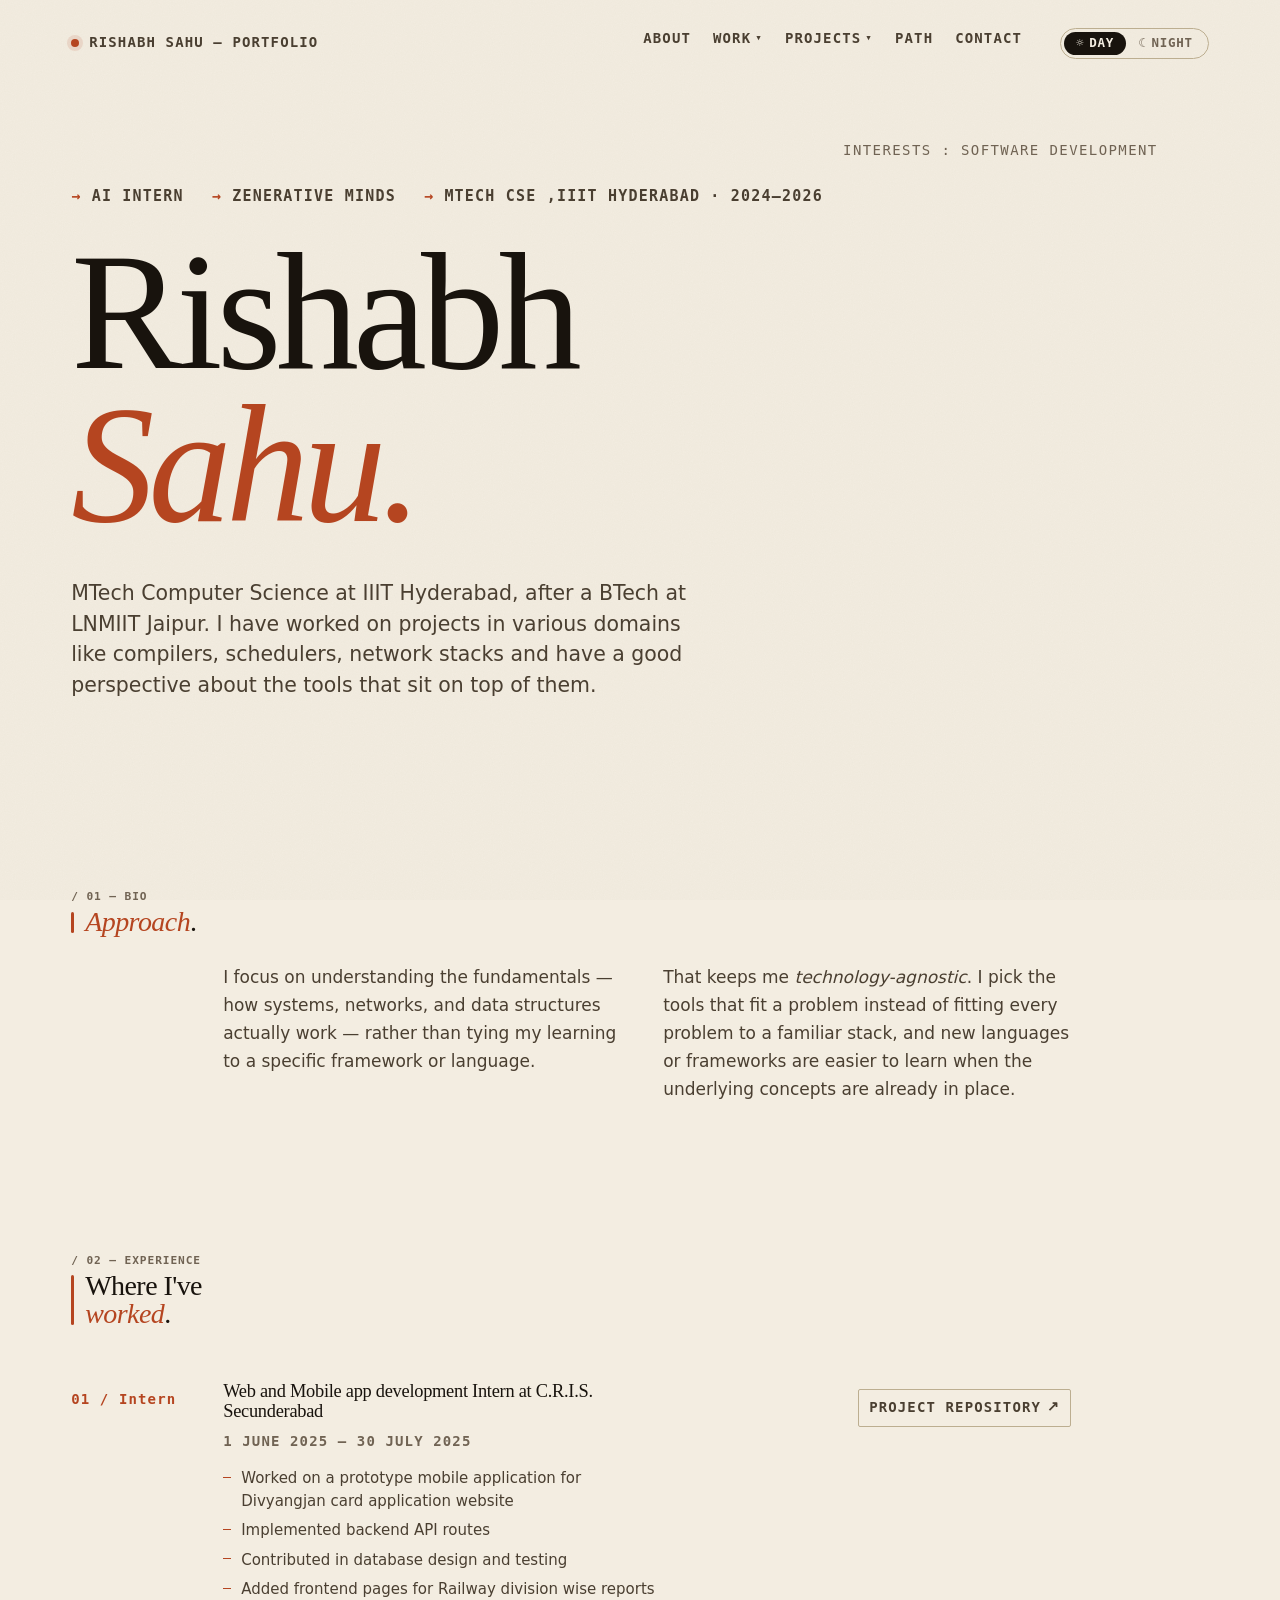
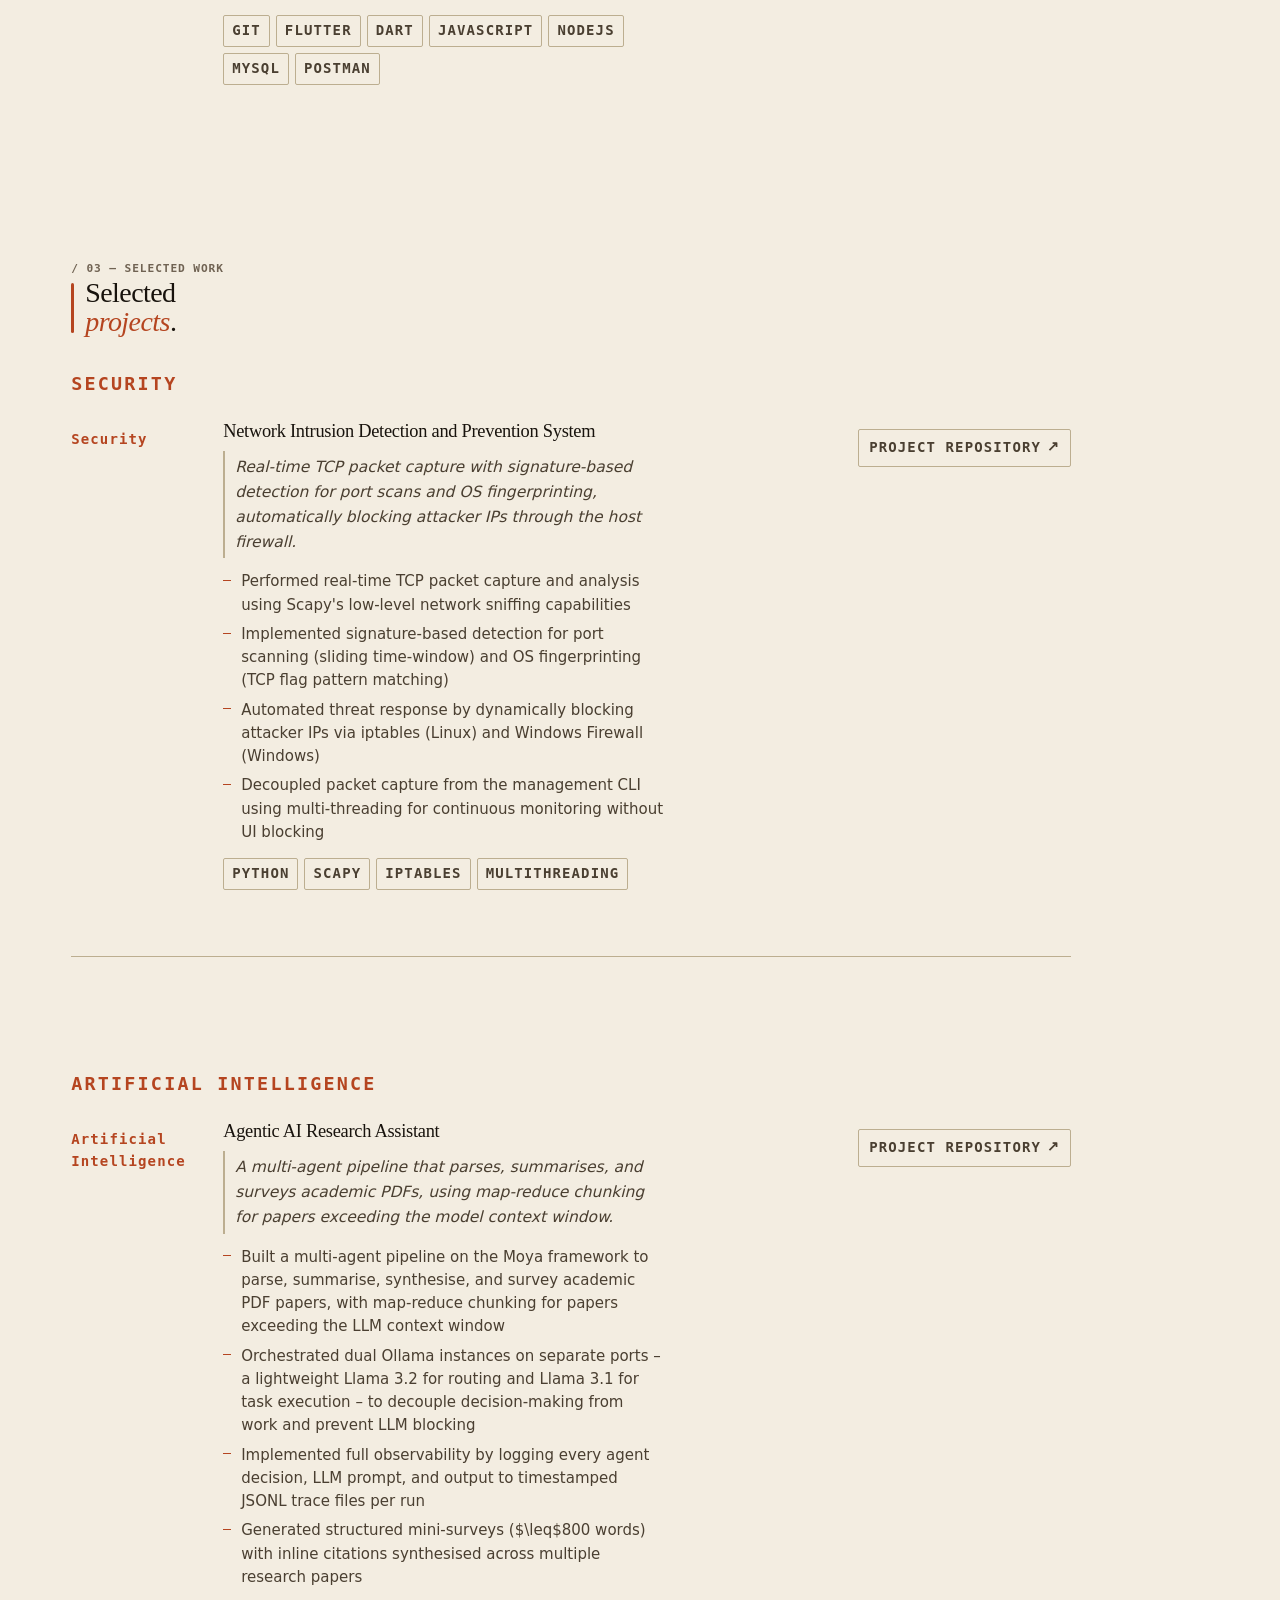
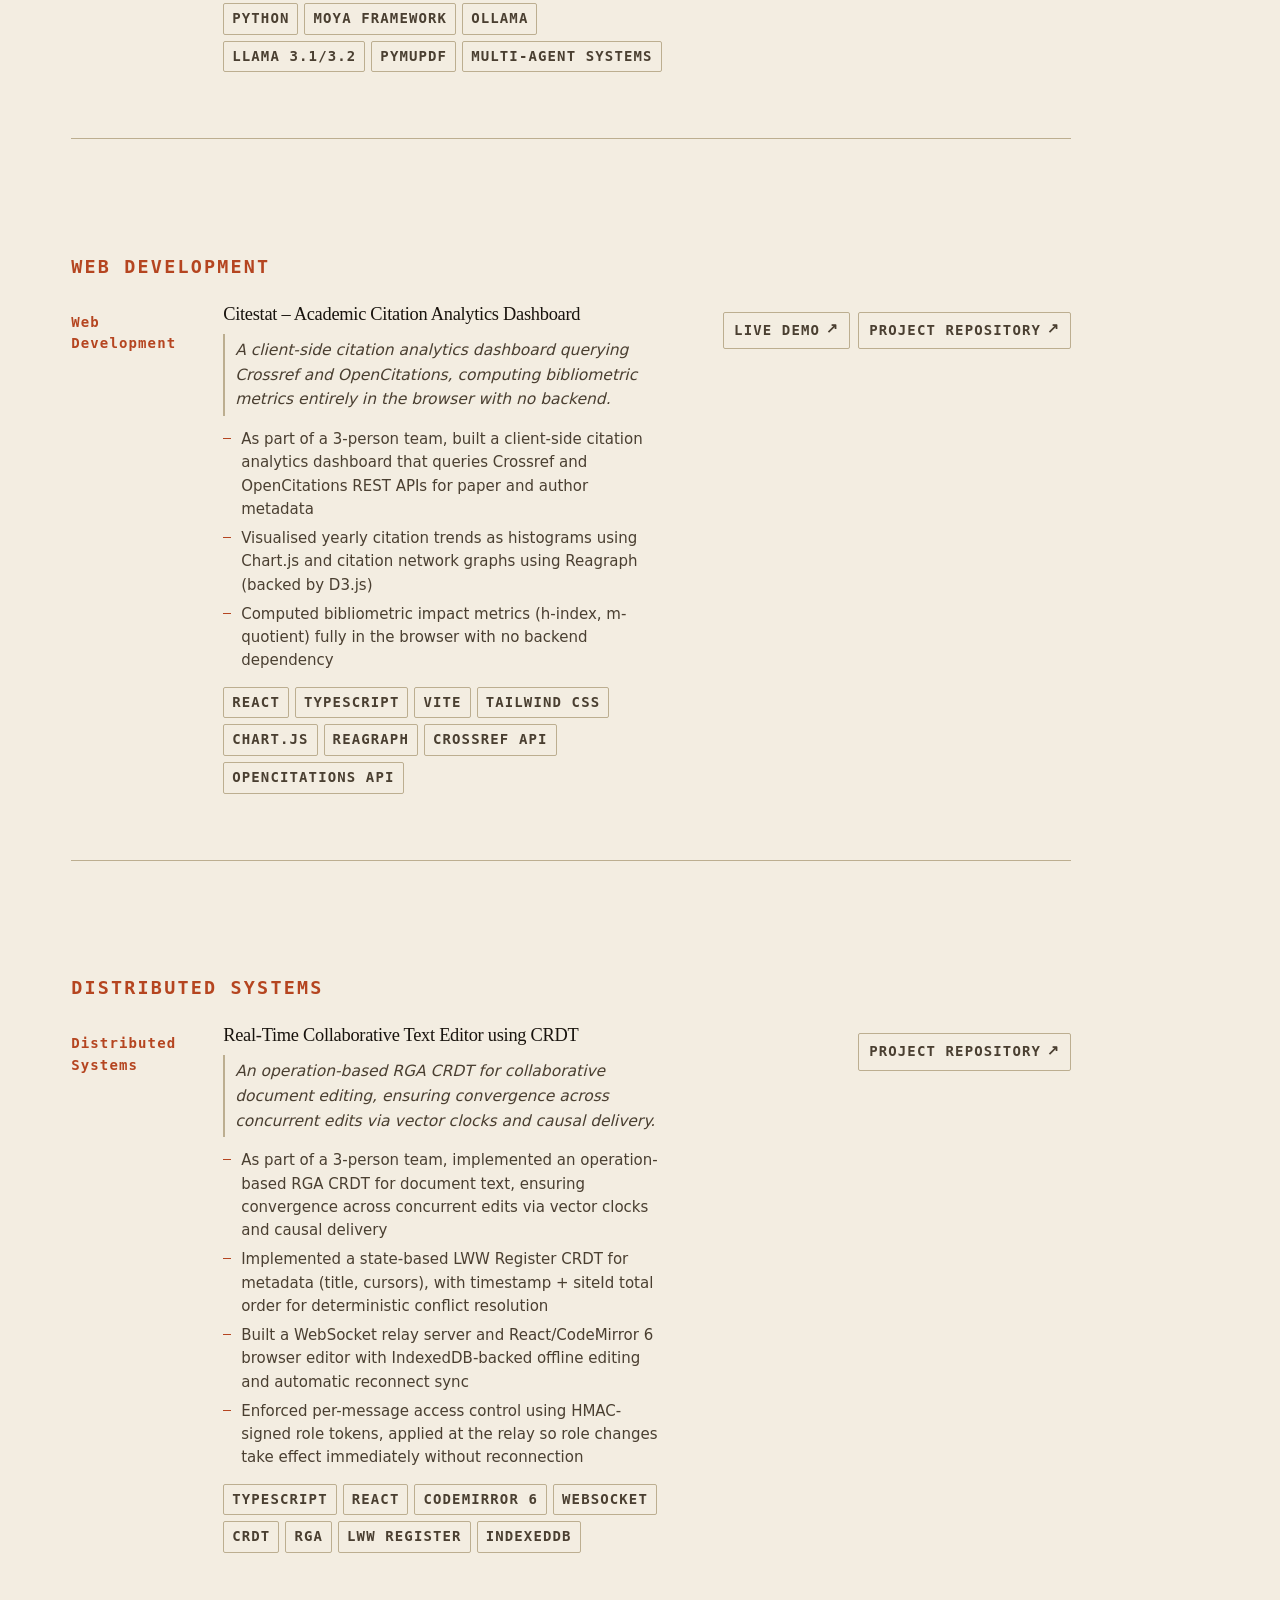
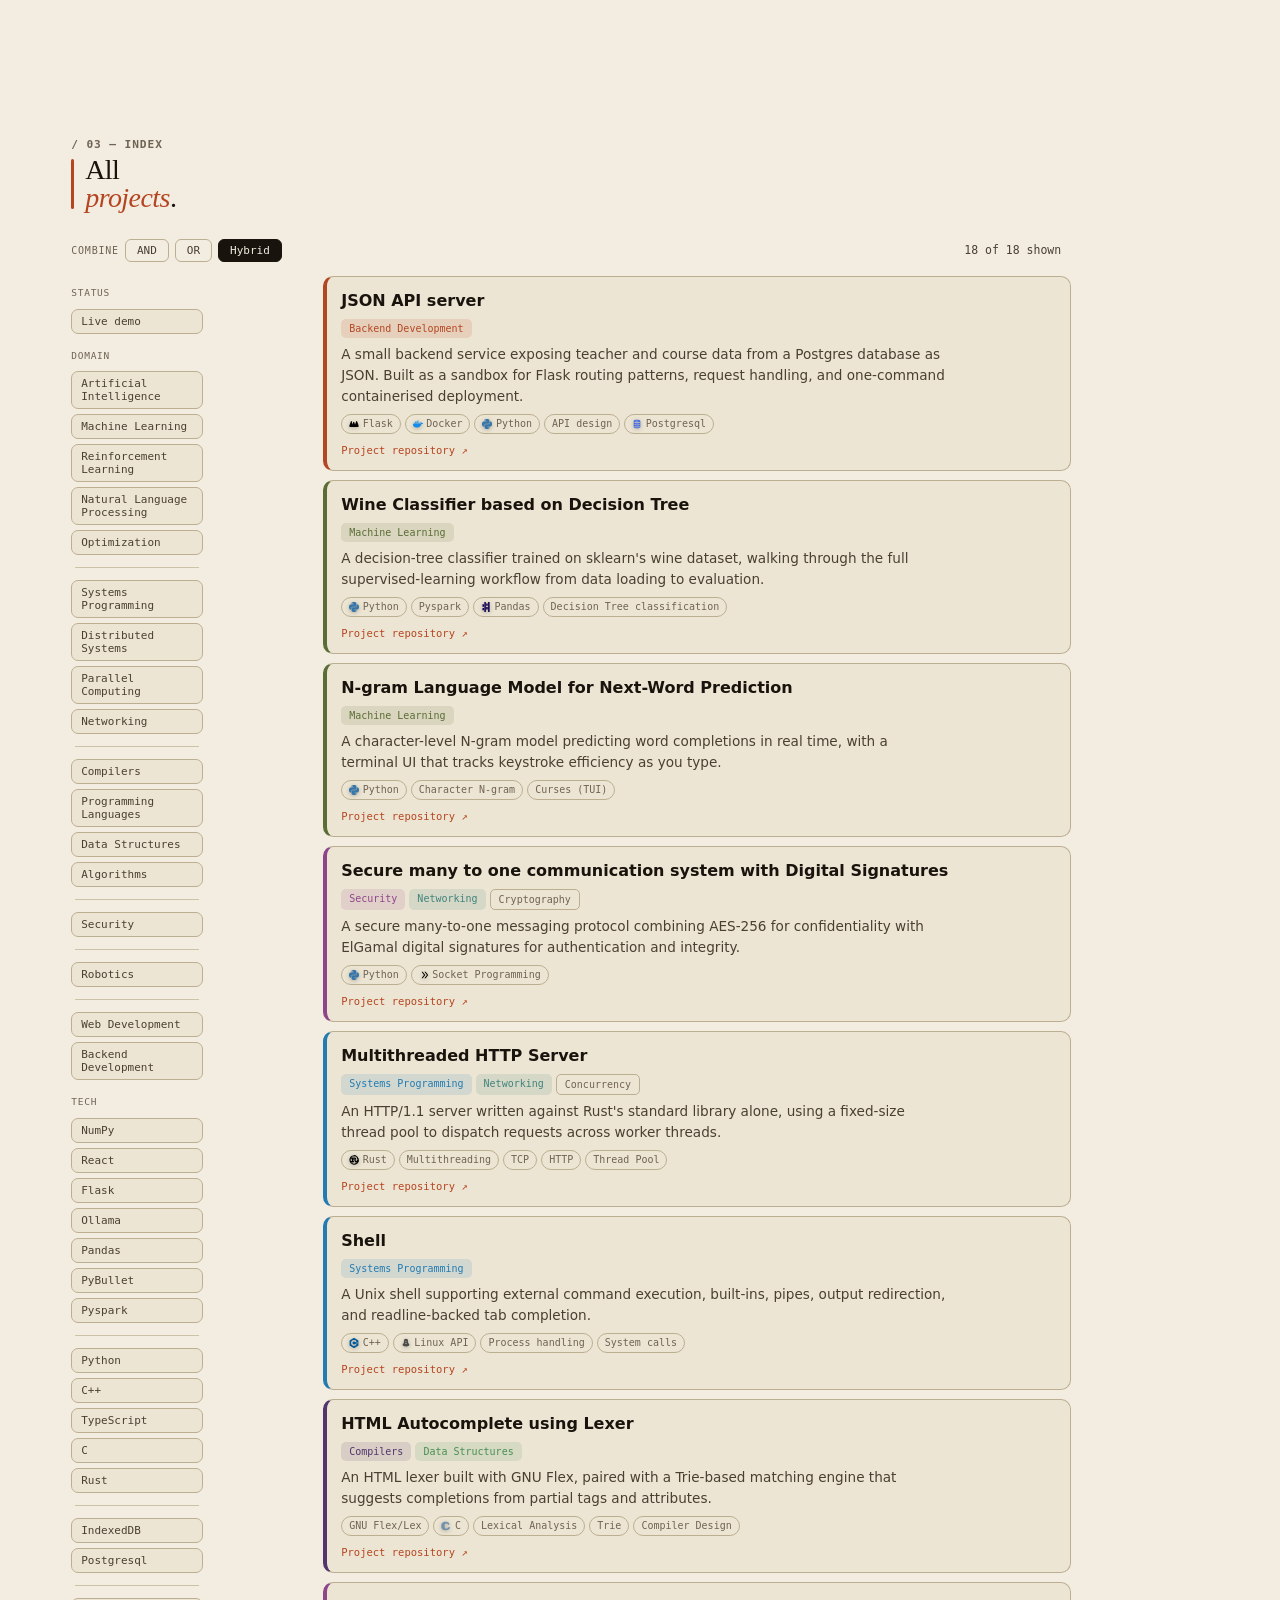
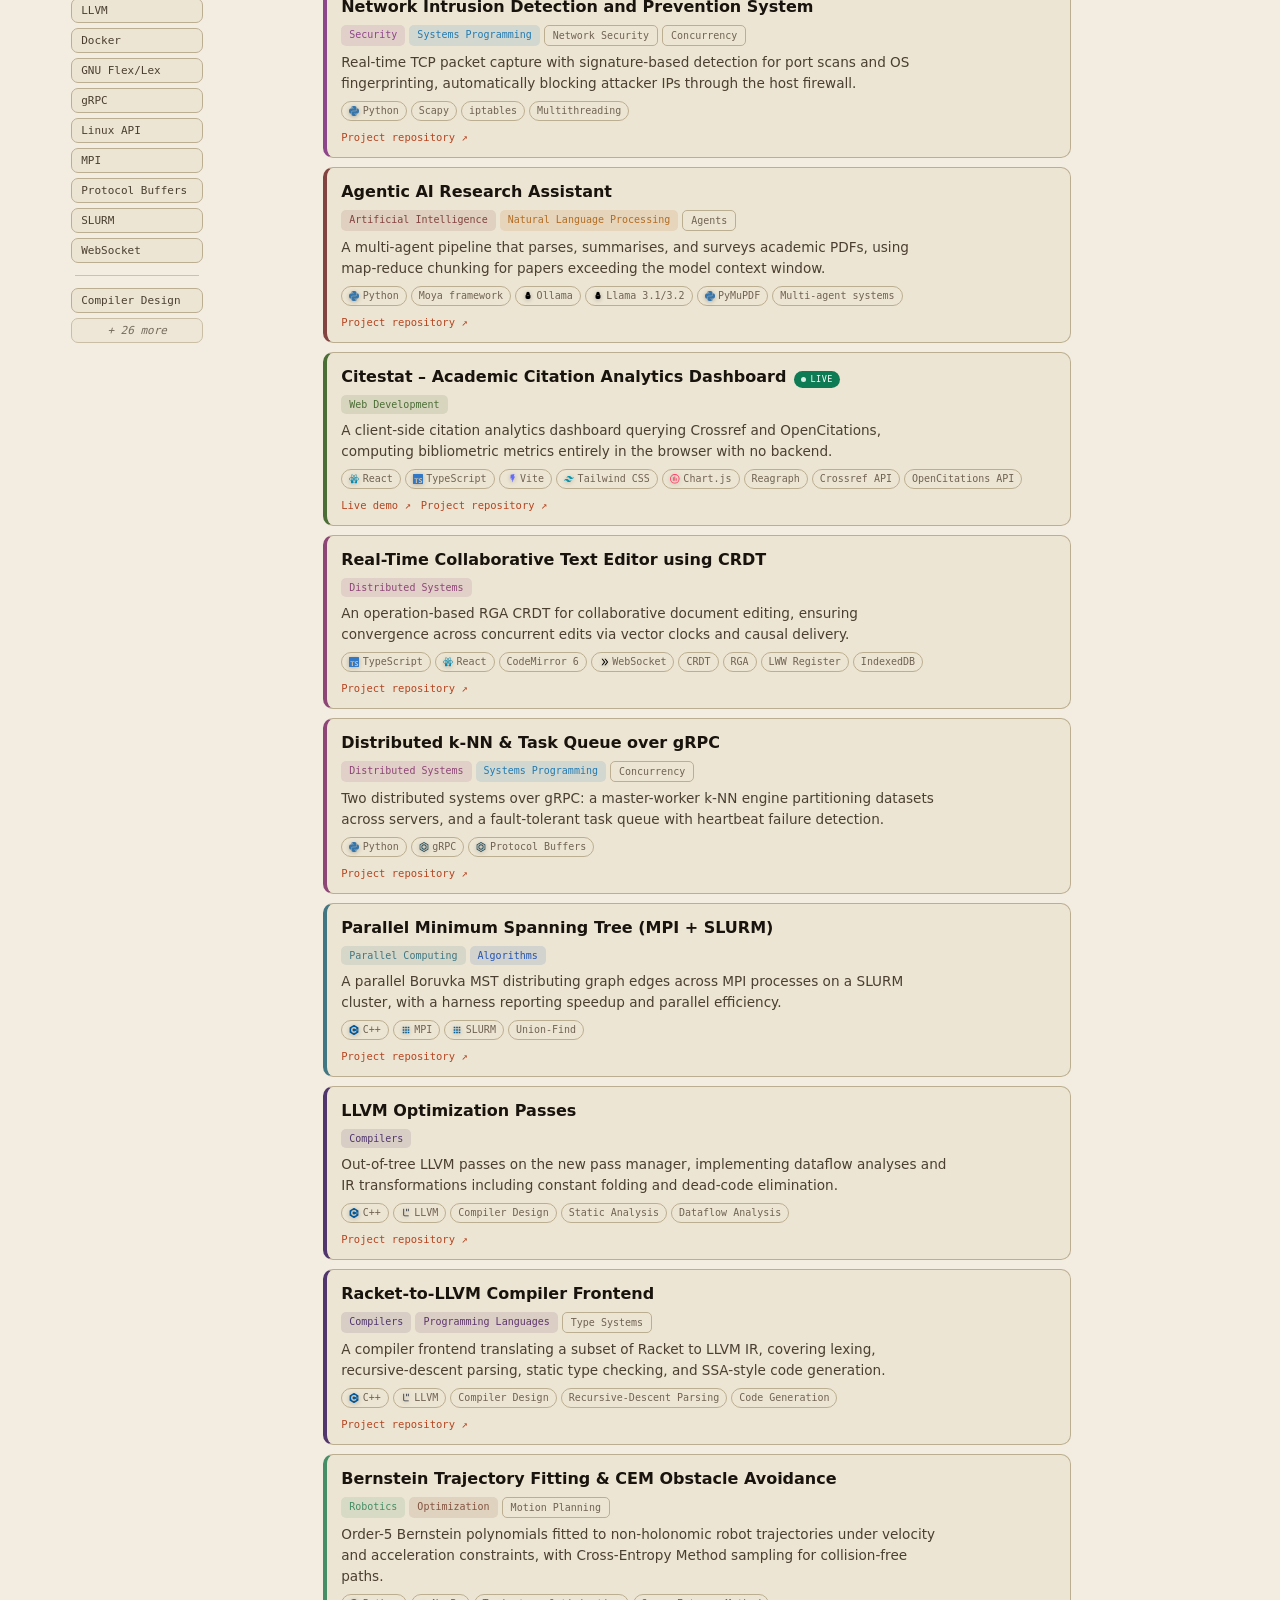
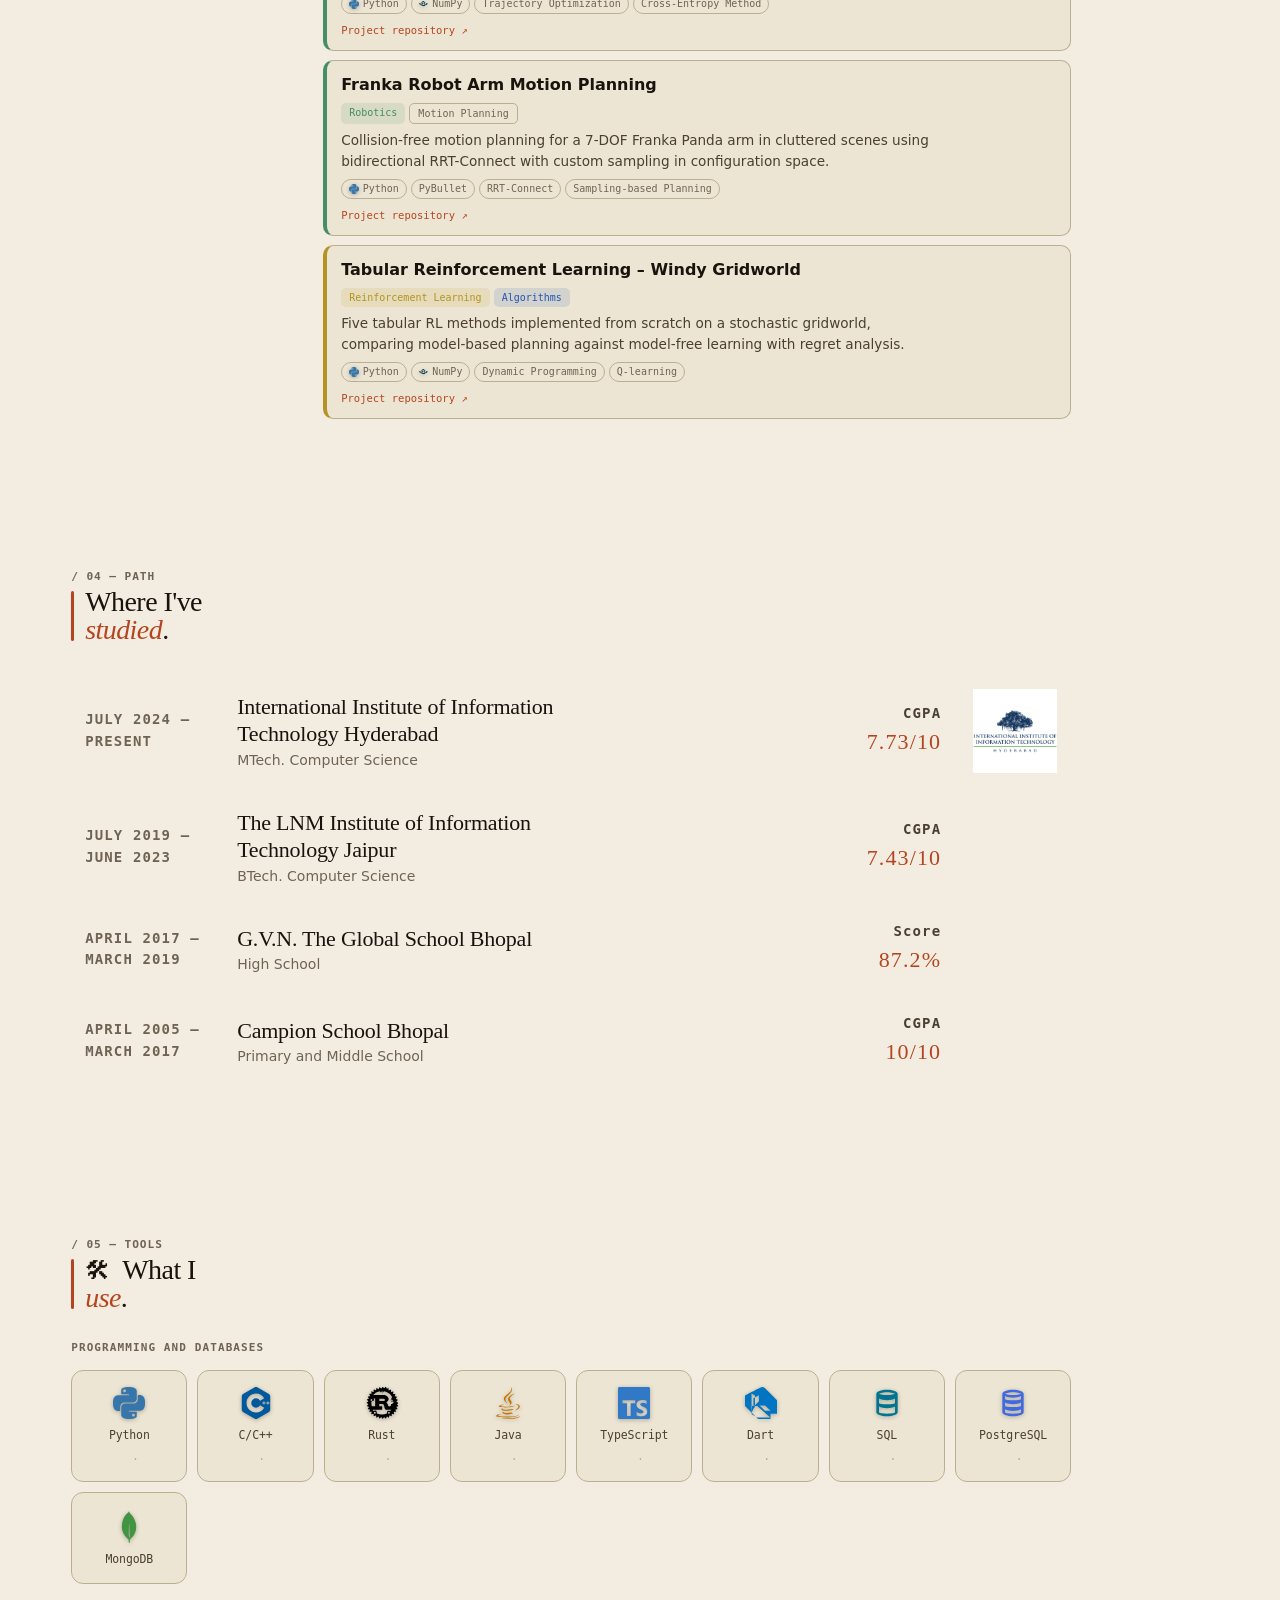
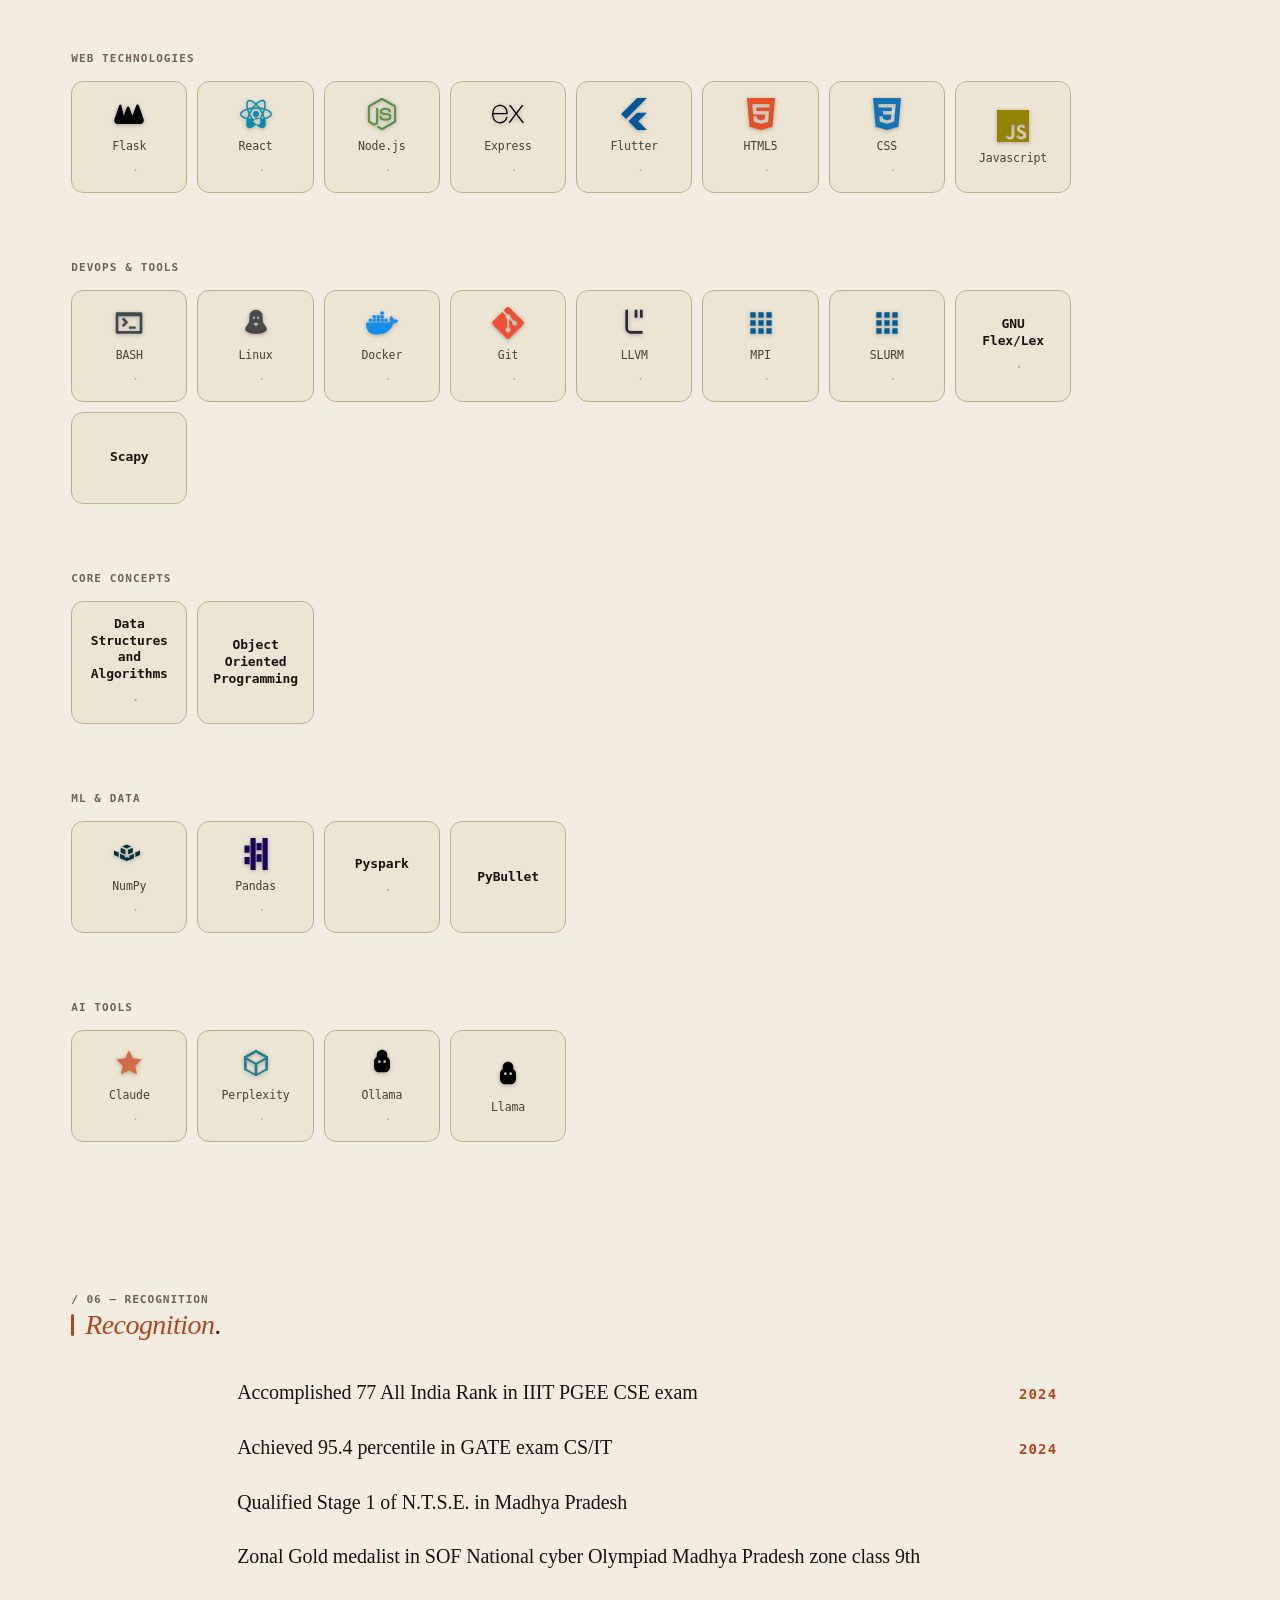
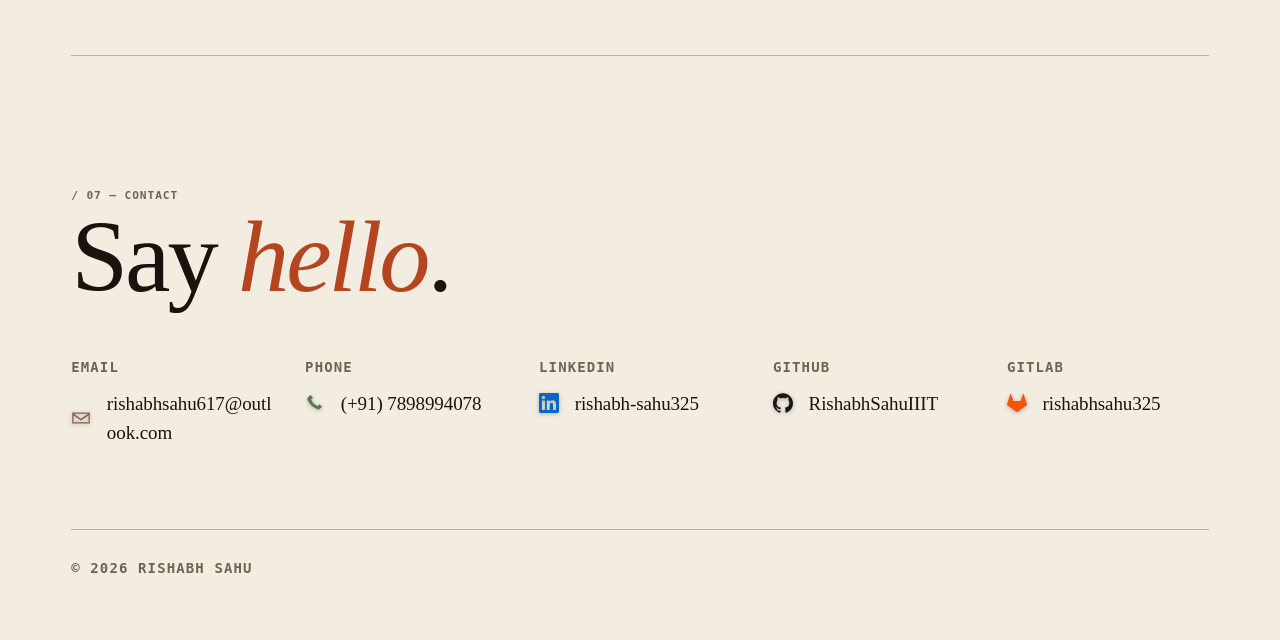
==== commit 3d6b6757: "improved and updated top level description" ====
--- a/index.html
+++ b/index.html
@@ -54,9 +54,9 @@
          ============================================================ -->
     <section class="hero" id="hero">
       <div class="meta" id="hero-meta">
-        <span>Hyderabad, IN</span>
-        <span>MTech Computer Science</span>
-        <span>IIIT Hyderabad · 2024–present</span>
+        <span>AI Intern </span>
+        <span>Zenerative minds</span>
+        <span>MTech CSE ,IIIT Hyderabad · 2024–2026</span>
       </div>
 
       <h1>
--- a/style.css
+++ b/style.css
@@ -1856,16 +1856,24 @@
   outline-offset: -1px;
 }
 
-/* Backing plate: keeps a brand colour intact when it can't stand on the
-   page background (JavaScript yellow on cream, black marks on dark). */
+/* Backing plate — only for achromatic marks (Rust, Flask, Express…) that
+   have no hue to lighten toward. Kept soft rather than a hard white square:
+   slightly inset, rounded, and dimmed a touch so a row of them doesn't
+   glare against a dark page. Marks that DO carry a hue are lightened
+   instead (see logoSVG), which is why there are far fewer of these. */
 .pc-logo-plate {
   display: inline-flex;
   align-items: center;
   justify-content: center;
-  border-radius: 5px;
-  padding: 2px;
-  filter: drop-shadow(0 1px 2px rgba(0, 0, 0, var(--logo-shadow)));
-}
+  border-radius: 6px;
+  padding: 3px;
+  opacity: 0.92;
+  box-shadow: inset 0 0 0 1px rgba(0, 0, 0, 0.08),
+              0 1px 3px rgba(0, 0, 0, calc(var(--logo-shadow) * 0.7));
+  transition: opacity 0.18s ease, transform 0.18s ease;
+}
+.skills-cluster .tags span:hover .pc-logo-plate,
+.pc-card:hover .pc-logo-plate { opacity: 1; }
 .pc-logo-plate svg { width: 100%; height: 100%; display: block; }
 .skills-cluster .tags .pc-logo-plate { border-radius: 8px; padding: 4px; }
 
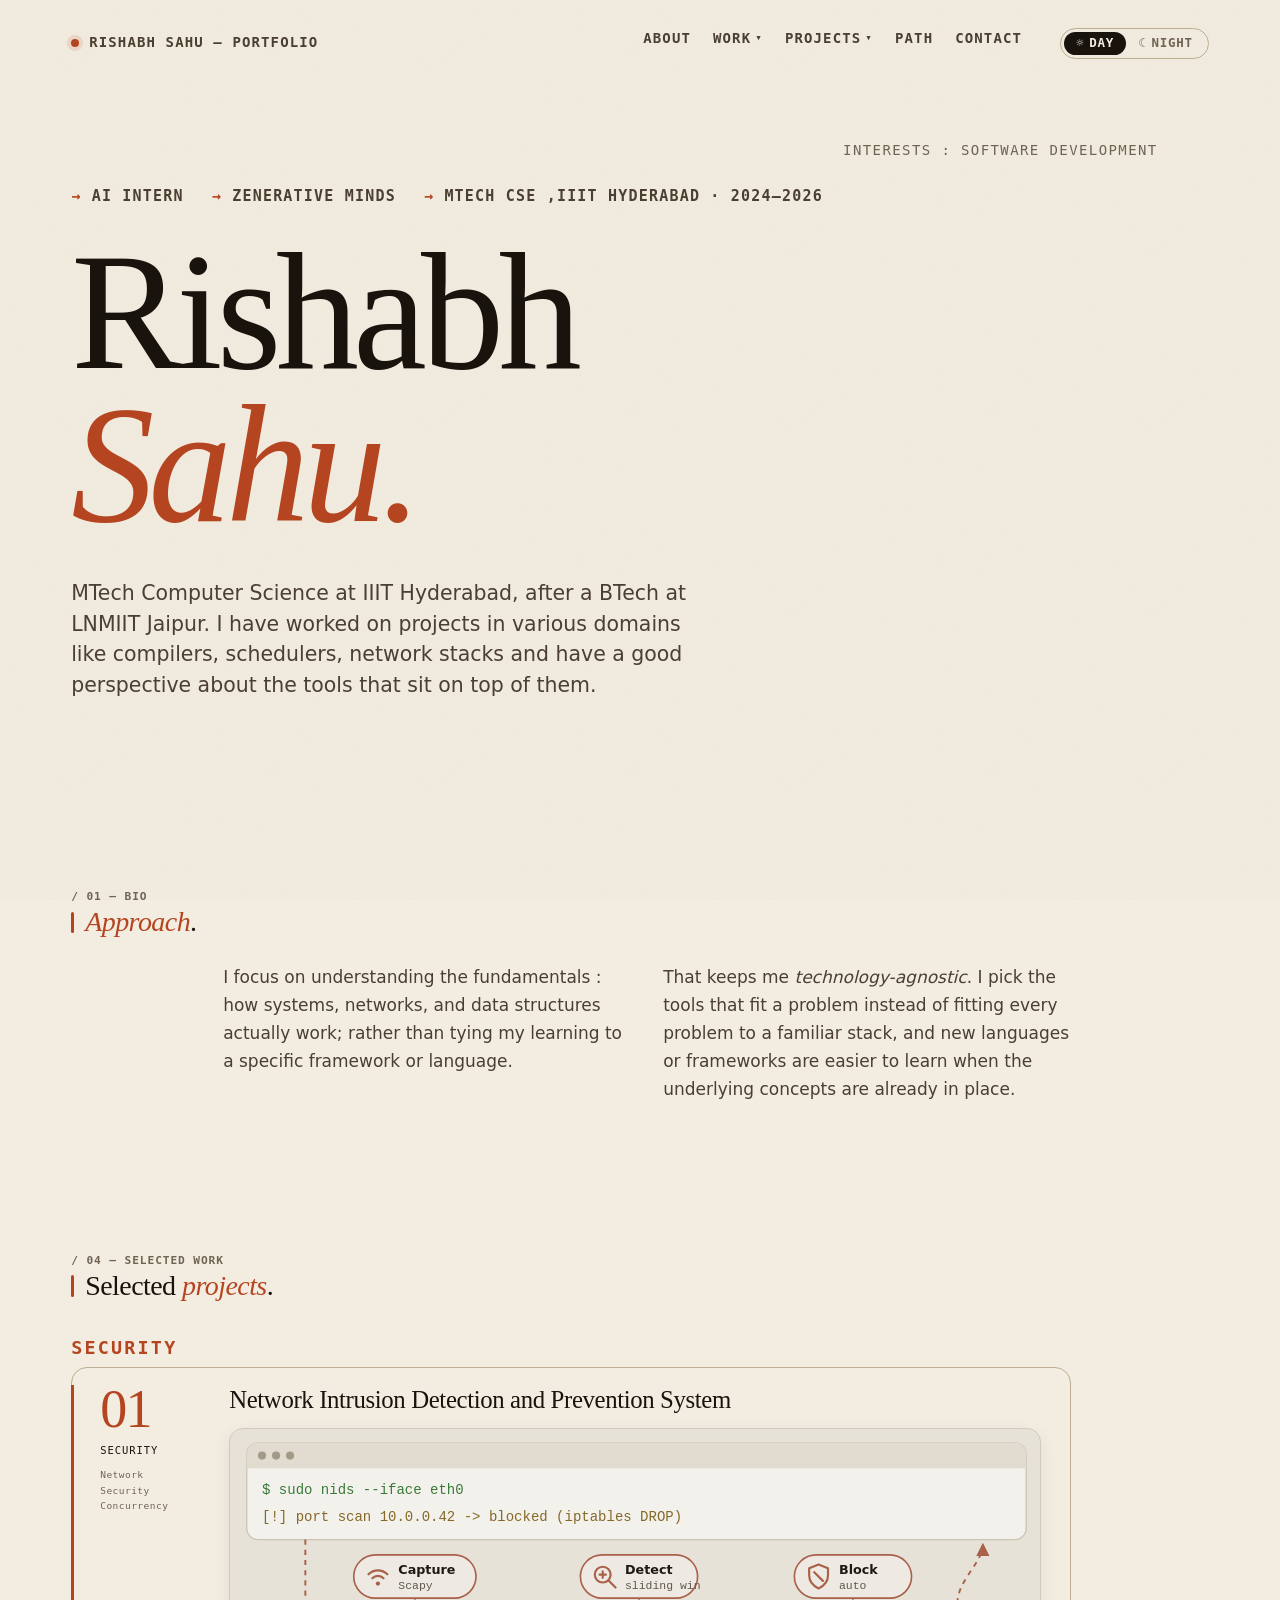
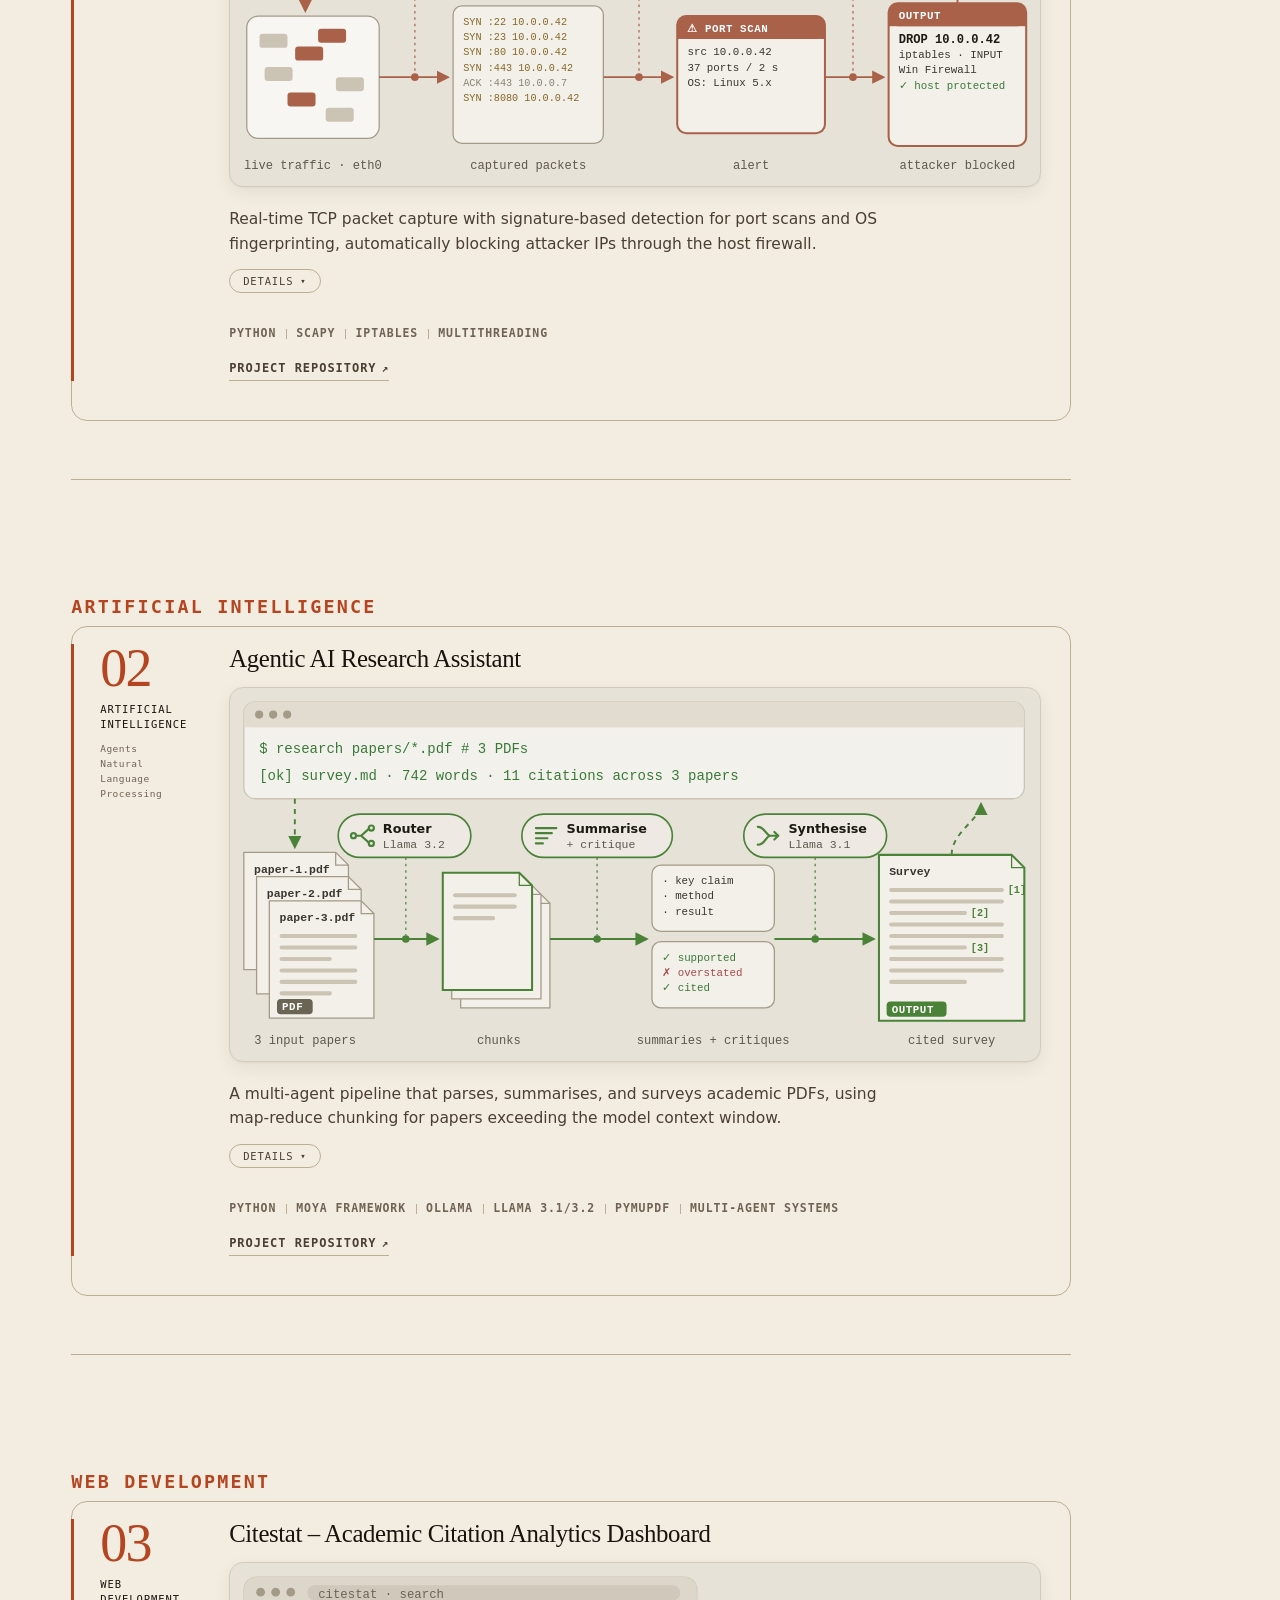
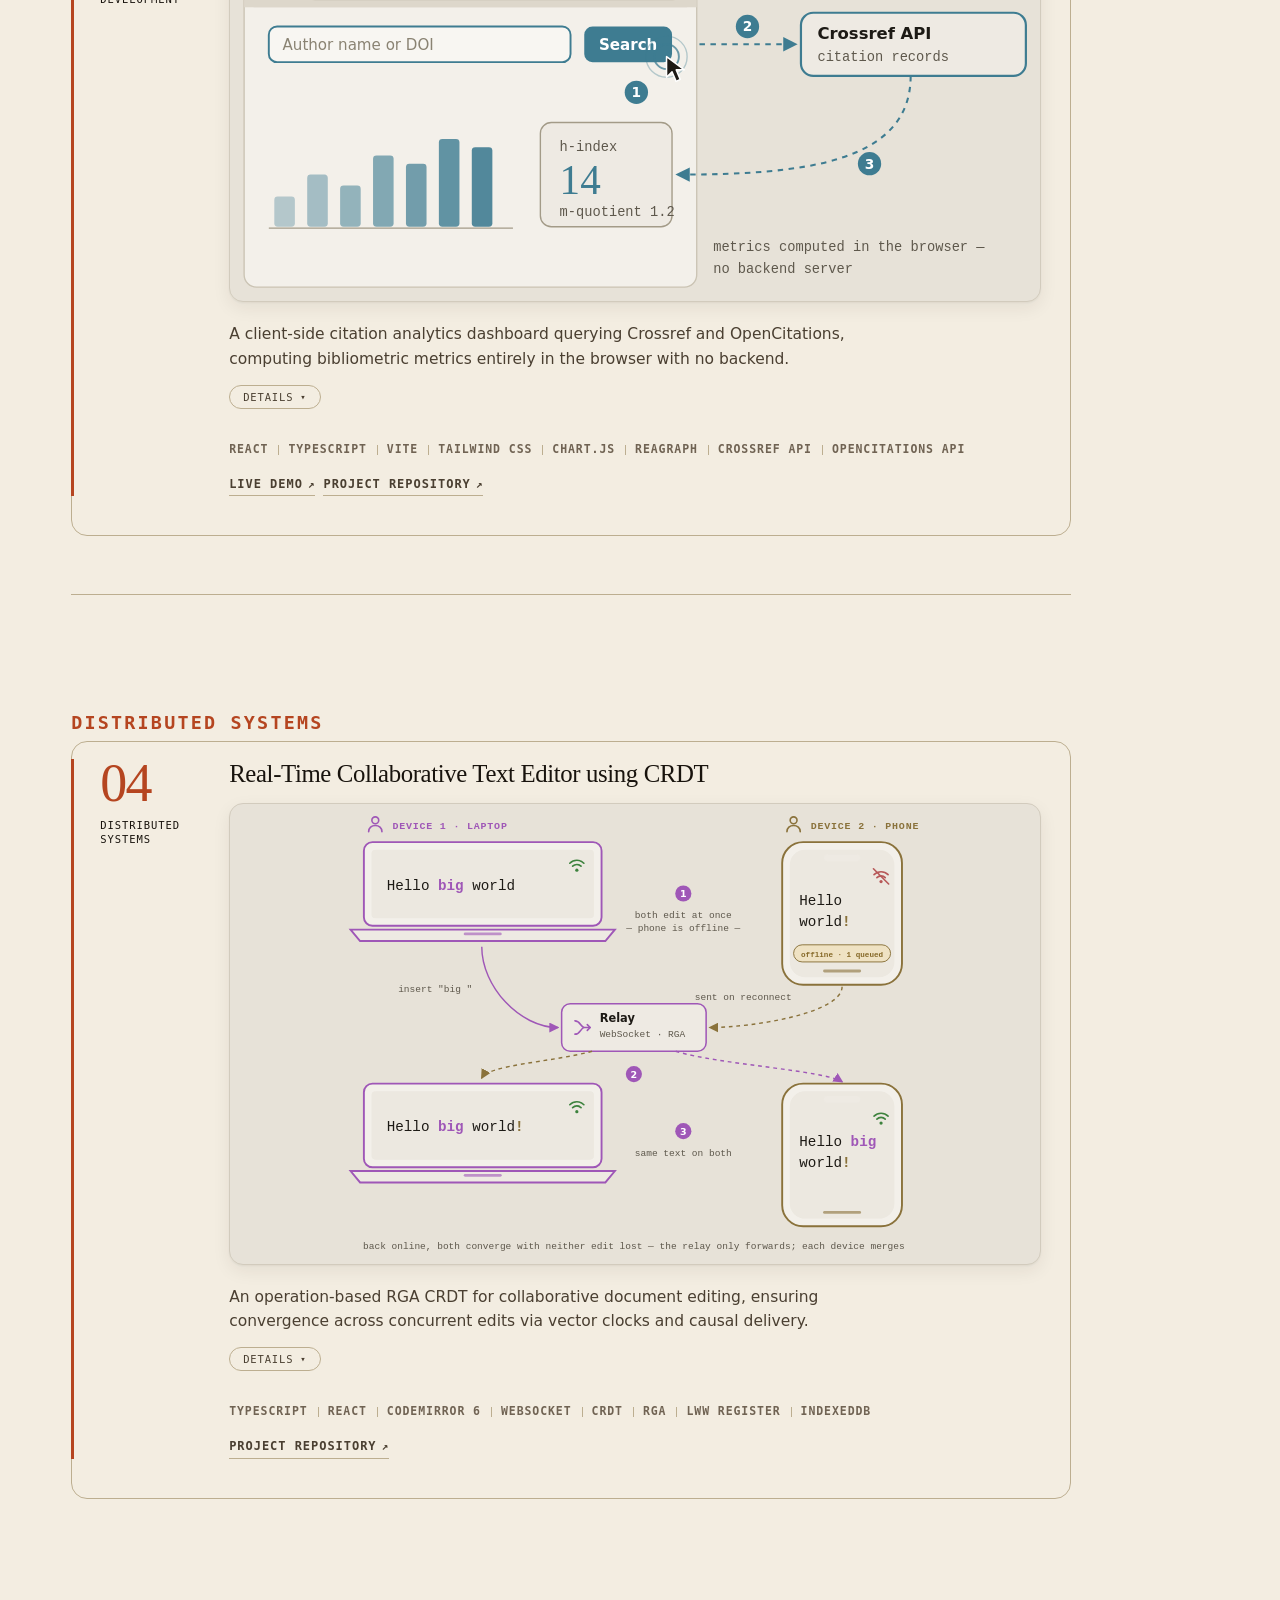
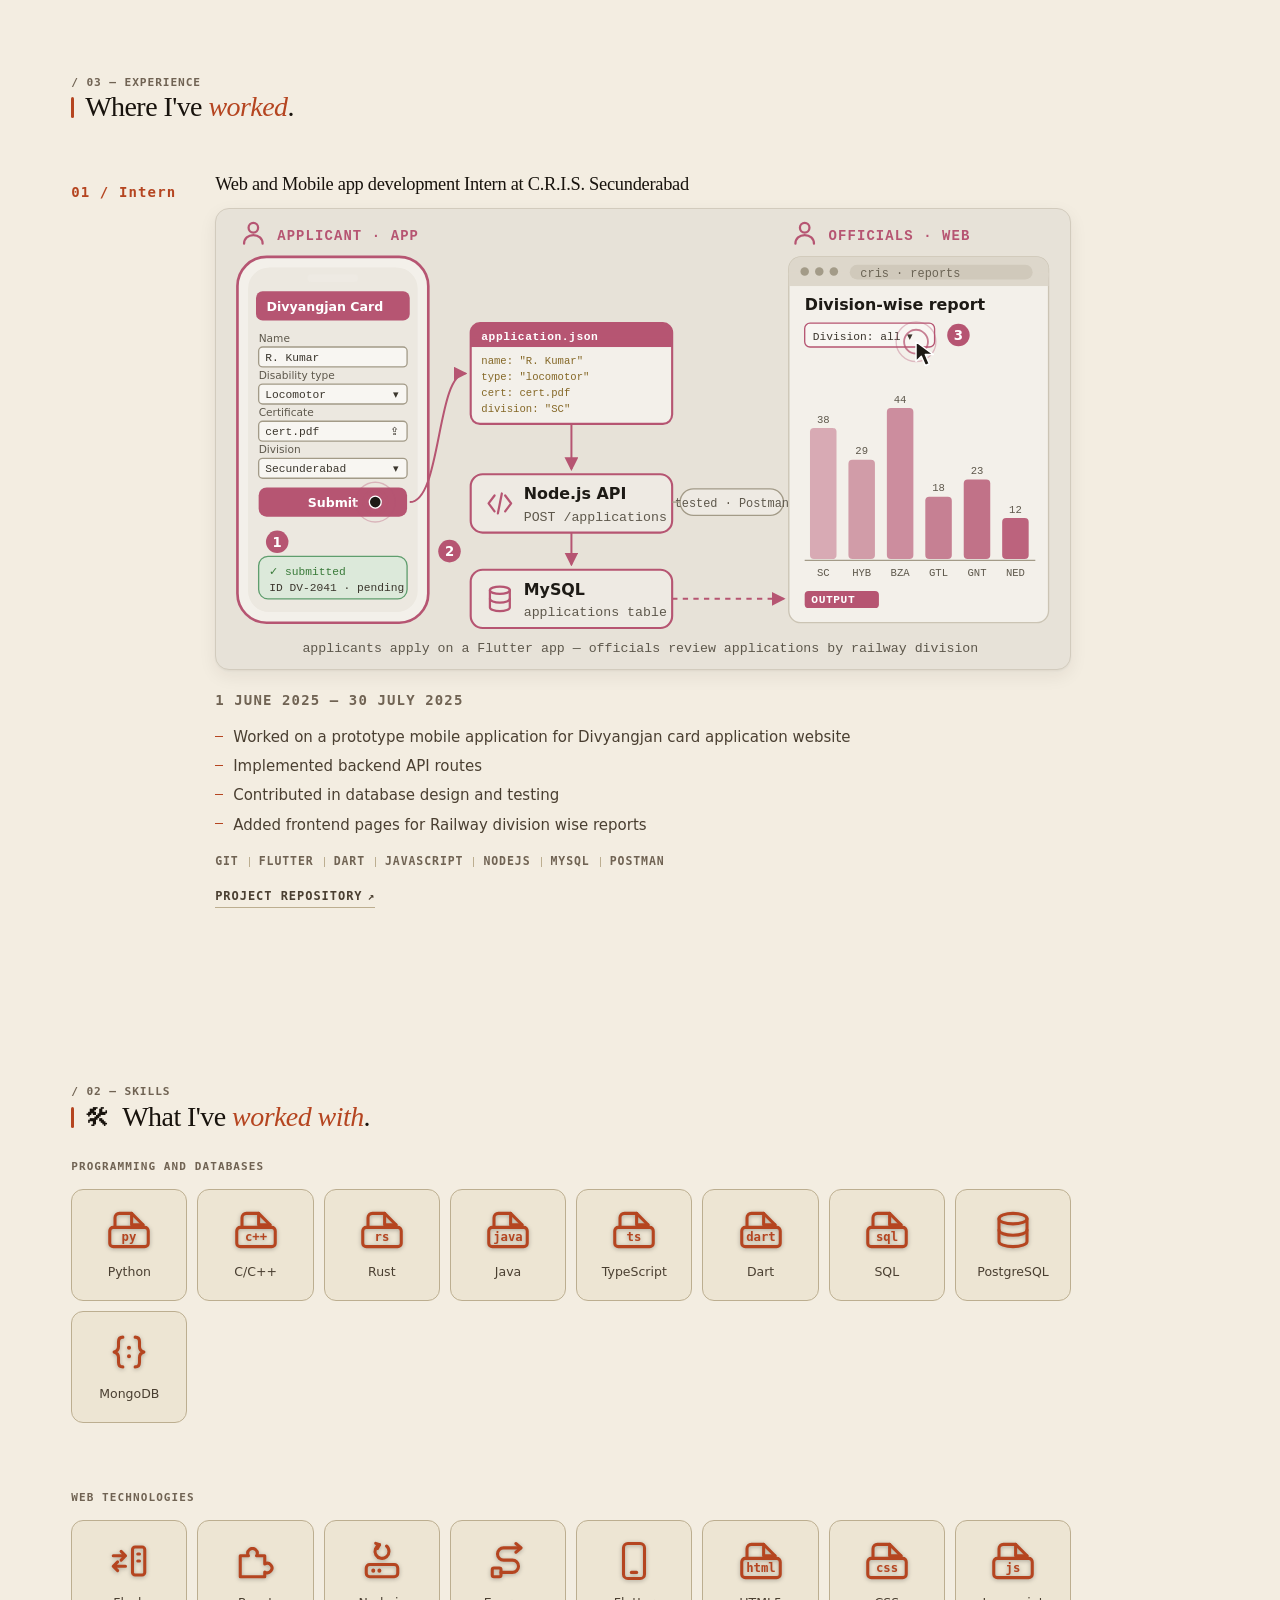
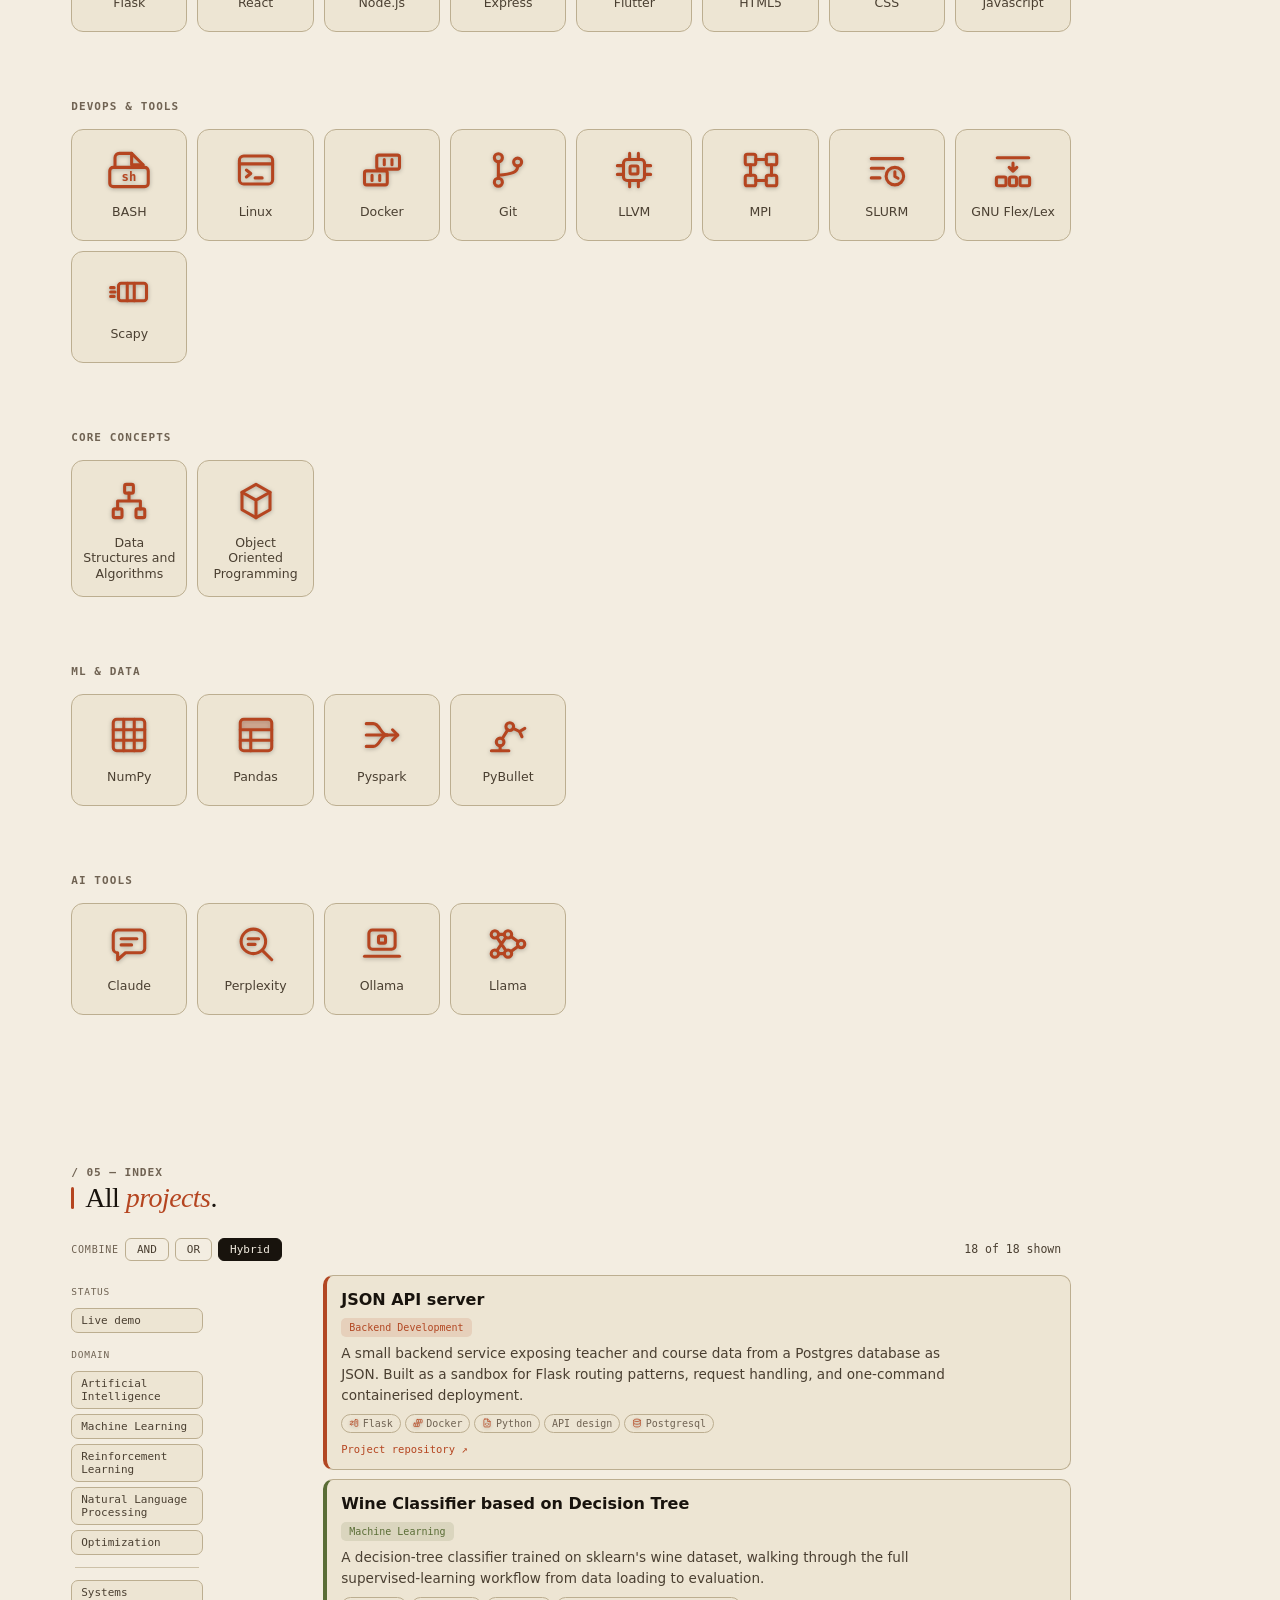
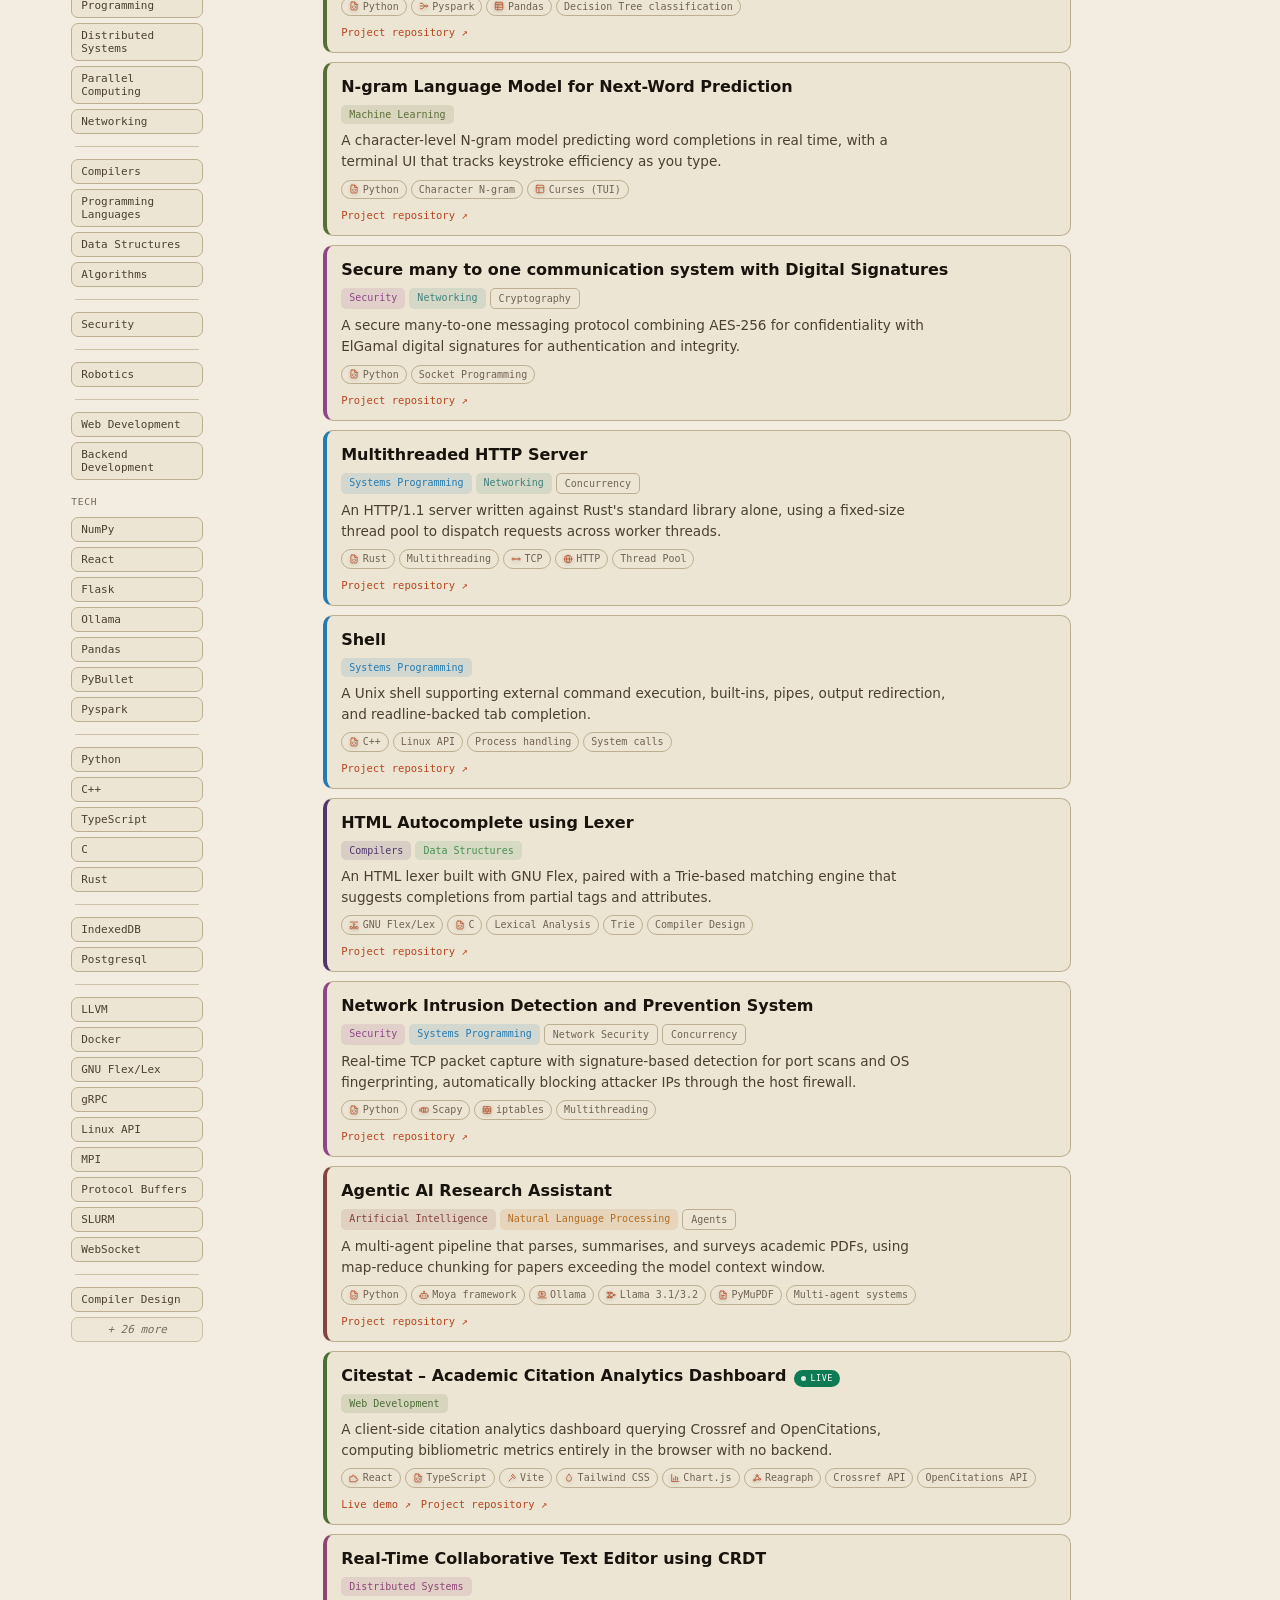
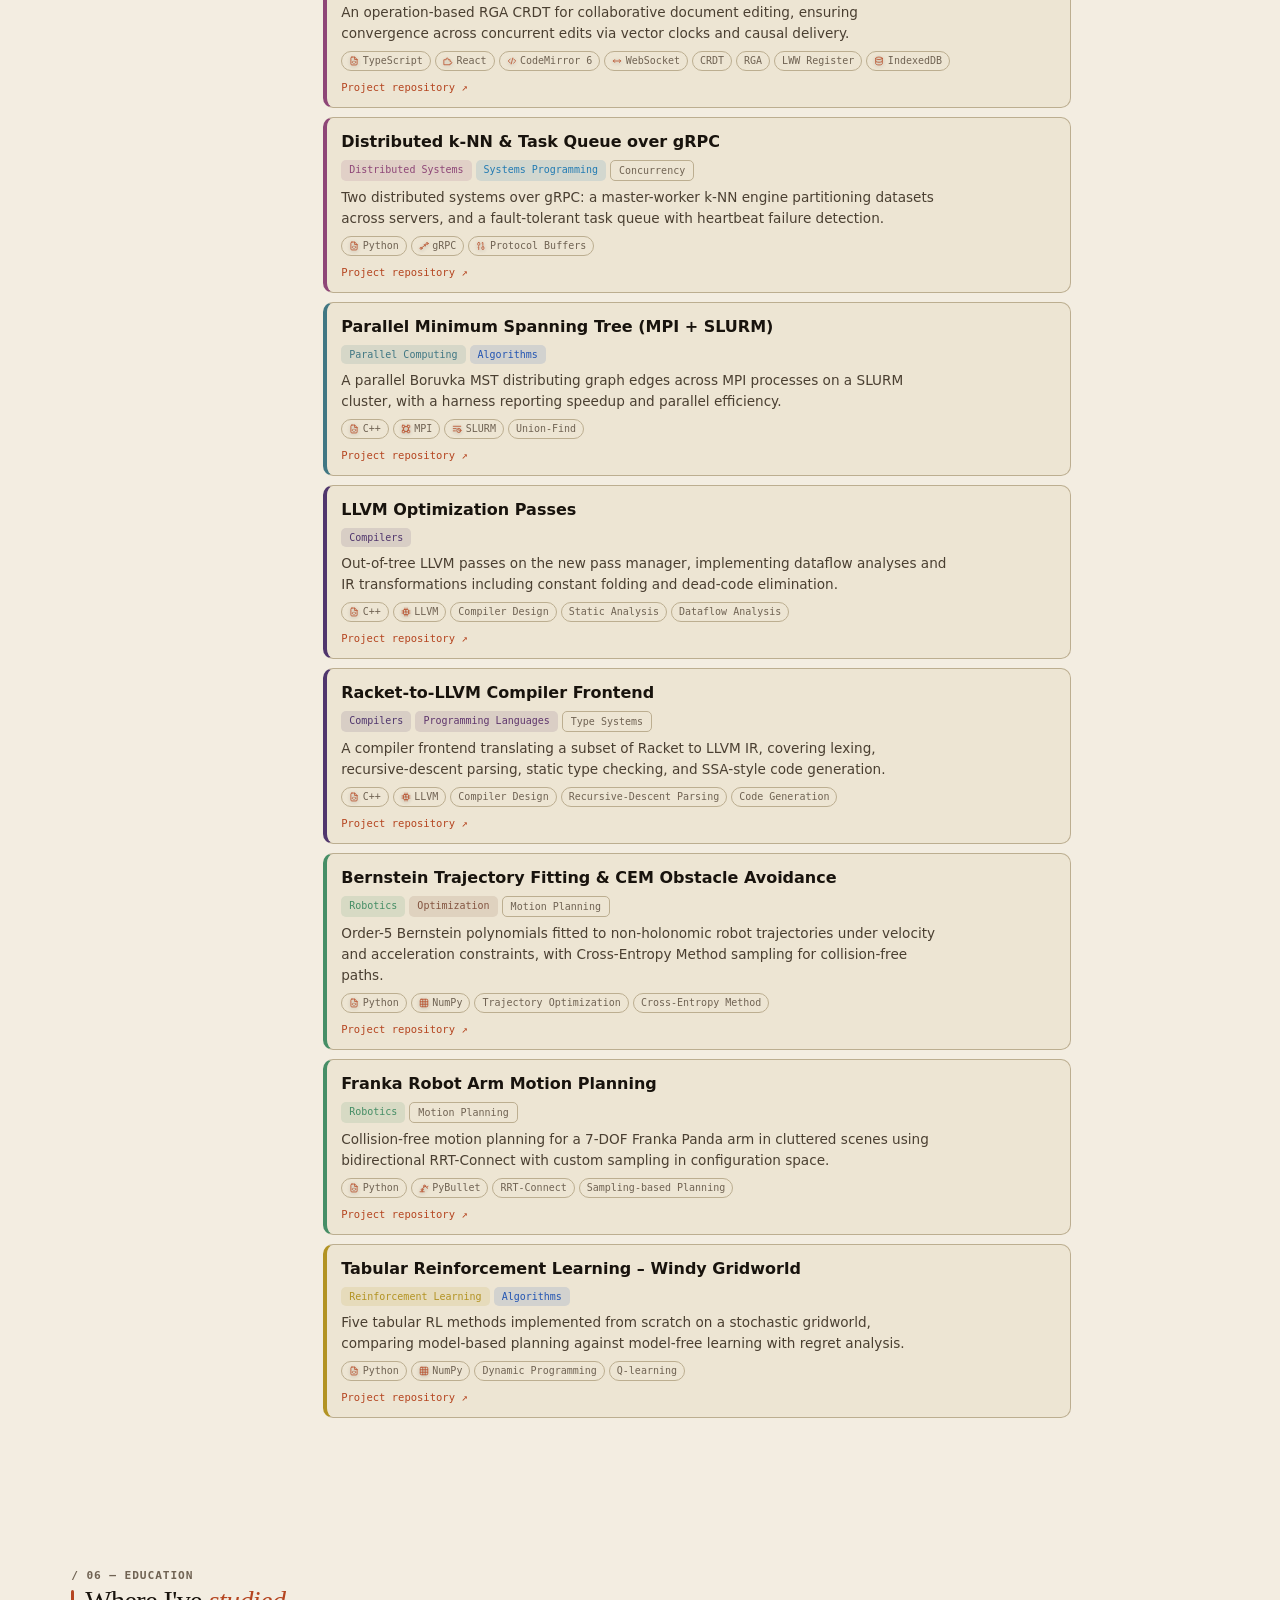
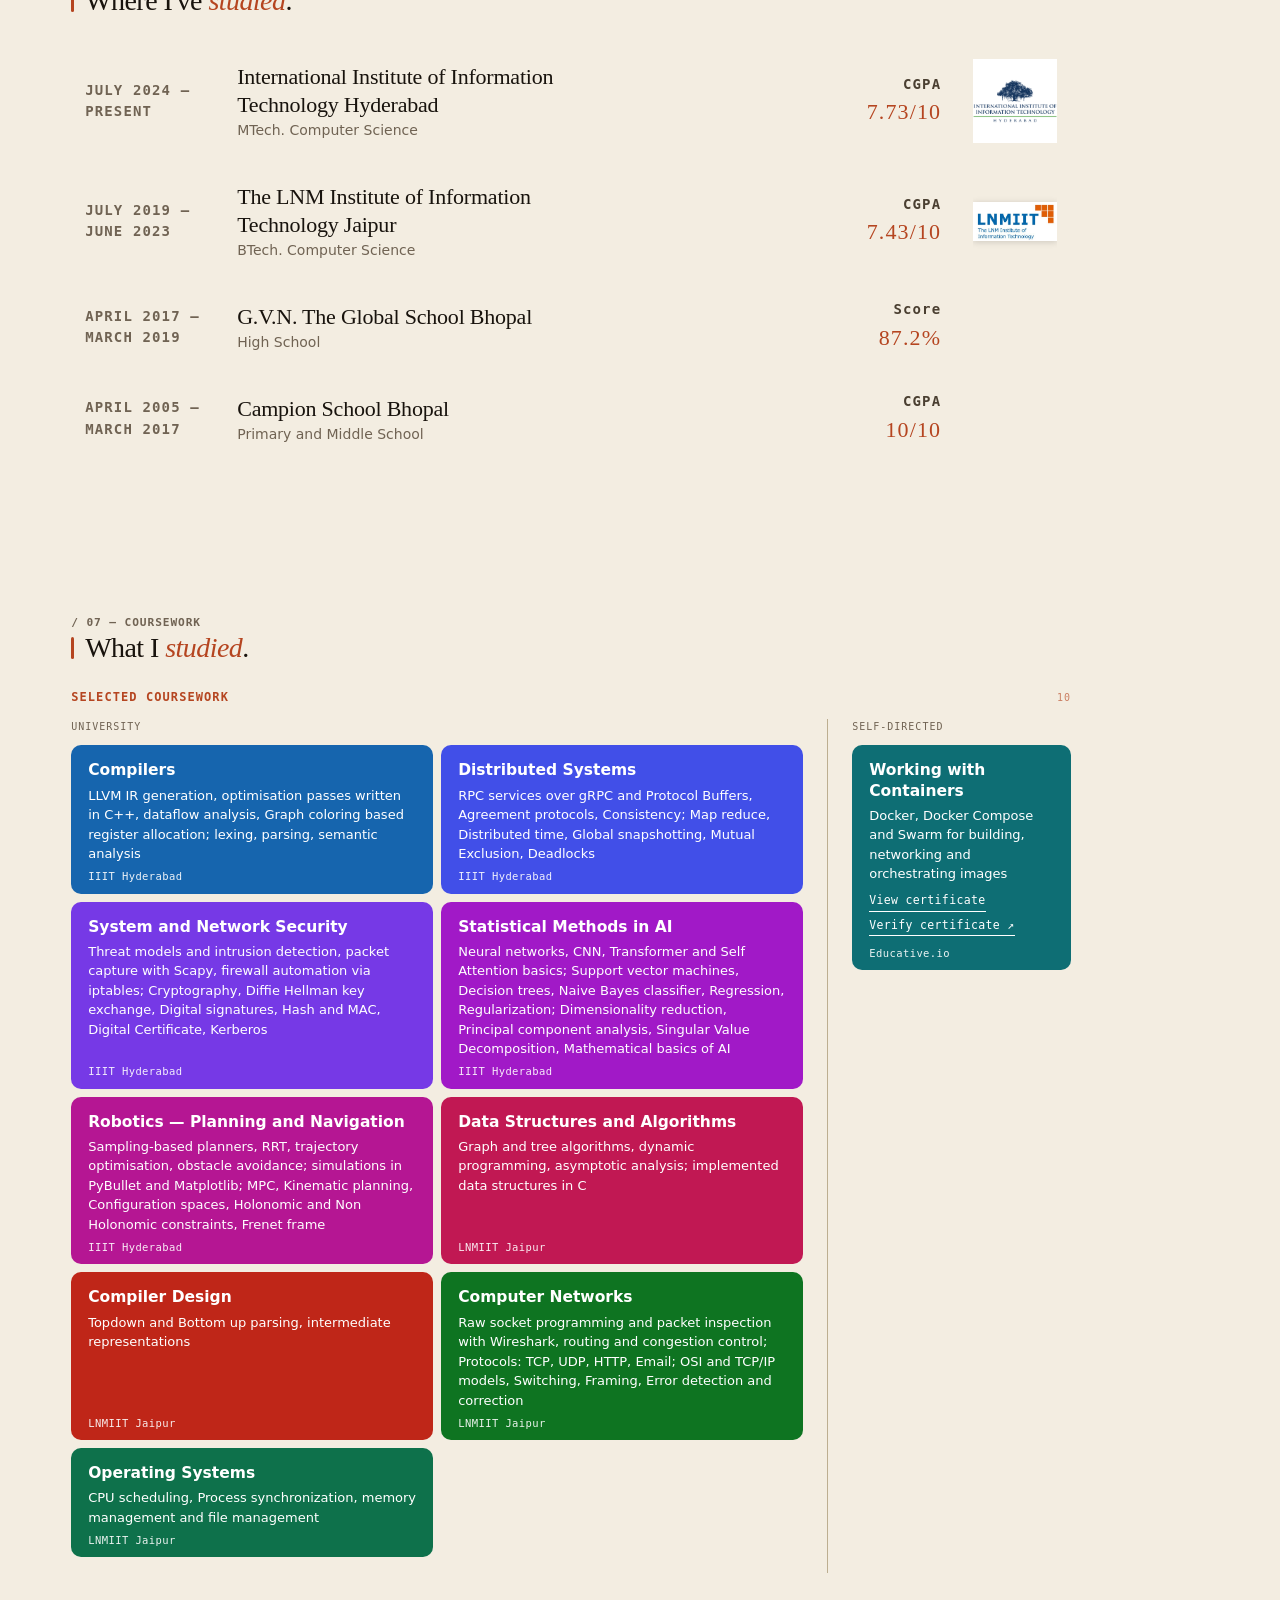
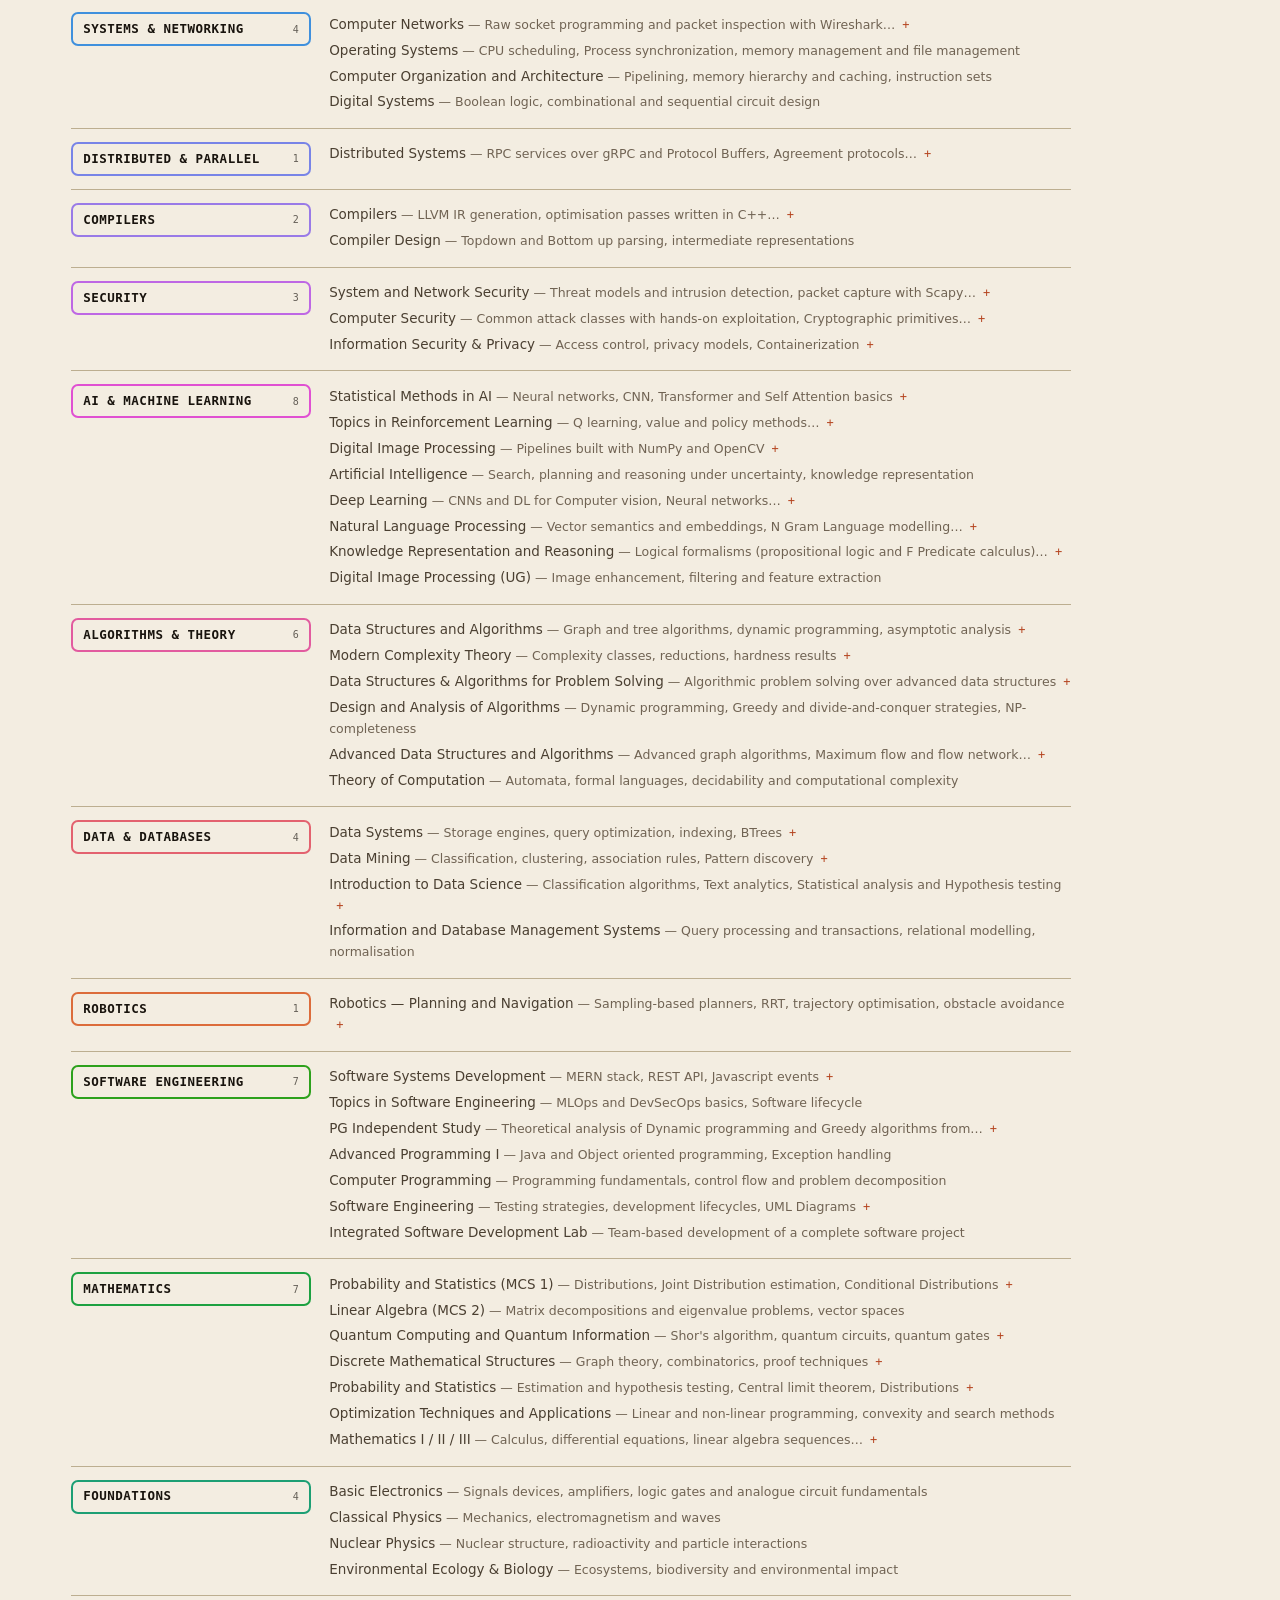
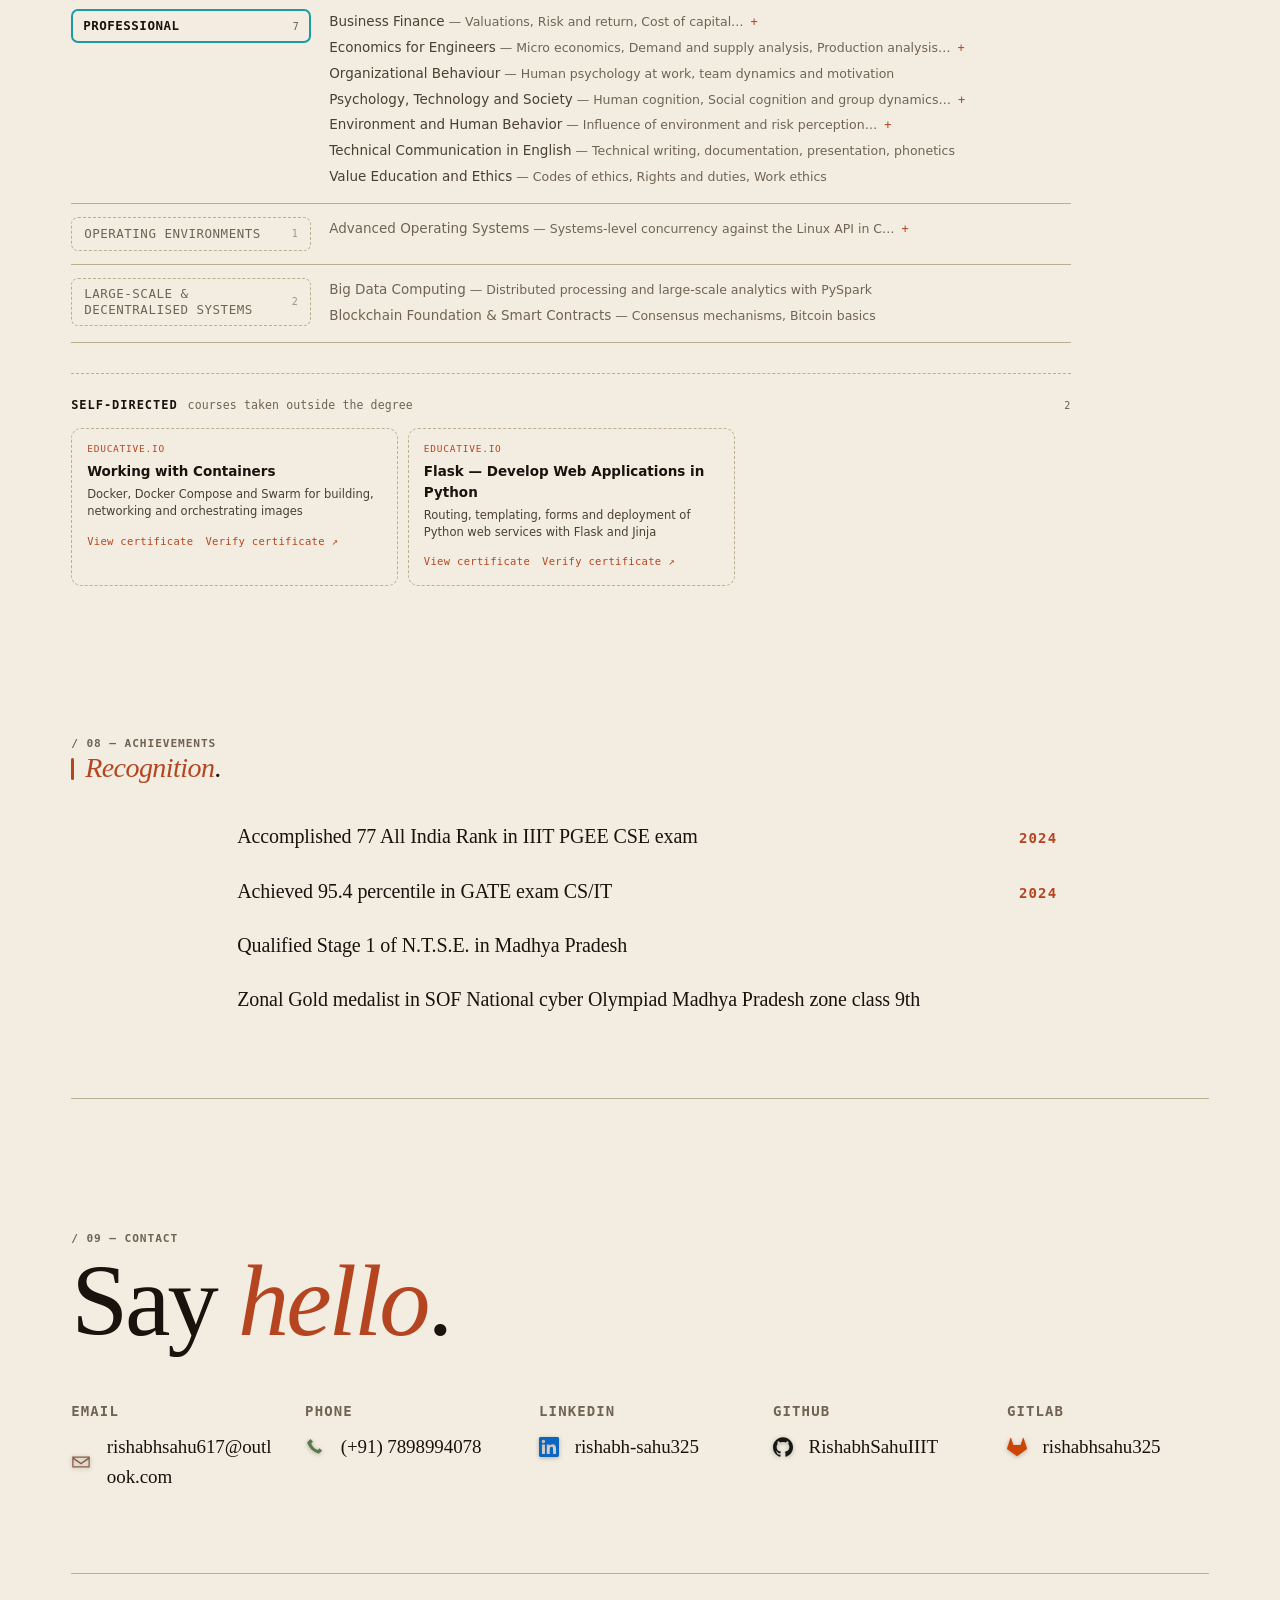
==== commit e17d99db: "Courses redesign, context-aware filters, certificate popup, phone editor Courses - Reorder each cour" ====
--- a/index.html
+++ b/index.html
@@ -87,8 +87,8 @@
       <div class="about-grid" id="about-copy">
         <div></div>
         <p>
-          I focus on understanding the fundamentals — how systems,
-          networks, and data structures actually work — rather than
+          I focus on understanding the fundamentals : how systems,
+          networks, and data structures actually work; rather than
           tying my learning to a specific framework or language.
         </p>
         <p>
@@ -100,33 +100,48 @@
       </div>
     </section>
 
+
+    <!-- ============================================================
+         SELECTED WORK — featured projects
+         ============================================================ -->
+    <section class="block reveal" id="featured">
+      <span class="col-label">/ 04 — selected work</span>
+      <div class="section-head">
+        <h2 data-section-title="Featured">Selected <em>projects</em>.</h2>
+      </div>
+      <div class="work-list" id="featured-projects"></div>
+    </section>
+
+
     <!-- ============================================================
          EXPERIENCE — internships
          ============================================================ -->
     <section class="block reveal" id="work">
-      <span class="col-label">/ 02 — experience</span>
+      <span class="col-label">/ 03 — experience</span>
       <div class="section-head">
         <h2 data-section-title="Work">Where I've <em>worked</em>.</h2>
       </div>
       <div class="work-list" id="internship-list"></div>
     </section>
-
-    <!-- ============================================================
-         SELECTED WORK — featured projects
-         ============================================================ -->
-    <section class="block reveal" id="featured">
-      <span class="col-label">/ 03 — selected work</span>
-      <div class="section-head">
-        <h2 data-section-title="Featured">Selected <em>projects</em>.</h2>
-      </div>
-      <div class="work-list" id="featured-projects"></div>
+ <!-- ============================================================
+         SKILLS
+         ============================================================ -->
+    <section class="block reveal" id="skills">
+      <span class="col-label">/ 02 — skills</span>
+      <div class="section-head">
+        <h2 data-section-title="Skills">What I've <em>worked with</em>.</h2>
+      </div>
+      <div class="skills-grid">
+        <div aria-hidden="true"></div>
+        <div id="skills-list"></div>
+      </div>
     </section>
 
     <!-- ============================================================
          ALL PROJECTS
          ============================================================ -->
     <section class="block reveal" id="projects-all">
-      <span class="col-label">/ 03 — index</span>
+      <span class="col-label">/ 05 — index</span>
       <div class="section-head">
         <h2 data-section-title="Projects">All <em>projects</em>.</h2>
       </div>
@@ -166,7 +181,7 @@
          EDUCATION
          ============================================================ -->
     <section class="block reveal" id="education">
-      <span class="col-label">/ 04 — path</span>
+      <span class="col-label">/ 06 — education</span>
       <div class="section-head">
         <h2 data-section-title="Education">Where I've <em>studied</em>.</h2>
       </div>
@@ -174,24 +189,23 @@
     </section>
 
     <!-- ============================================================
-         SKILLS
-         ============================================================ -->
-    <section class="block reveal" id="skills">
-      <span class="col-label">/ 05 — tools</span>
-      <div class="section-head">
-        <h2 data-section-title="Skills">What I <em>use</em>.</h2>
-      </div>
-      <div class="skills-grid">
-        <div aria-hidden="true"></div>
-        <div id="skills-list"></div>
-      </div>
-    </section>
+         COURSES
+         ============================================================ -->
+    <section class="block reveal" id="courses">
+      <span class="col-label">/ 07 — coursework</span>
+      <div class="section-head">
+        <h2 data-section-title="Courses">What I <em>studied</em>.</h2>
+      </div>
+      <div id="courses-featured" class="courses-featured"></div>
+      <div id="courses-list" class="courses-grid"></div>
+    </section>
+
 
     <!-- ============================================================
          RECOGNITION
          ============================================================ -->
     <section class="block reveal" id="recognition">
-      <span class="col-label">/ 06 — recognition</span>
+      <span class="col-label">/ 08 — achievements</span>
       <div class="section-head">
         <h2><em>Recognition</em>.</h2>
       </div>
@@ -205,7 +219,7 @@
          CONTACT / COLOPHON
          ============================================================ -->
     <section class="colophon reveal" id="contact">
-      <span class="col-label">/ 07 — contact</span>
+      <span class="col-label">/ 09 — contact</span>
       <h2 data-section-title="Contact">Say <em>hello</em>.</h2>
 
       <div class="contact-grid">
@@ -232,7 +246,7 @@
       </div>
 
       <div class="foot">
-        <span>© <span id="year"></span> Rishabh Sahu</span>
+        <span> <span id="year"></span> Rishabh Sahu</span>
       </div>
     </section>
 
--- a/style.css
+++ b/style.css
@@ -1,3 +1,7 @@
+/* theme-id: default   hash: d9a6e3f1
+   site-config.json keys colour overrides by this id. */
+:root { --theme-id: "default"; --theme-hash: "d9a6e3f1"; }
+
 /* ============================================================
    Rishabh Sahu — Portfolio styles
    --------------------------------------------------------------
@@ -358,8 +362,11 @@
 
 .work-item {
   display: grid;
-  grid-template-columns: 120px 1fr 0.85fr;
-  gap: 32px;
+  /* The meta column used to take 0.85fr — almost as much as the prose.
+     It holds a few links and a tile, so 210px is plenty and the
+     description gets the rest. */
+  grid-template-columns: 108px minmax(0, 1fr) 210px;
+  gap: 36px;
   padding: 36px 0;
   border-bottom: 1px solid var(--rule);
   align-items: start;
@@ -433,19 +440,34 @@
   gap: 6px;
   margin-top: 14px;
 }
+/* Tech as a plain run of small caps separated by hairline dividers,
+   rather than a row of outlined chips. A dozen boxes under every project
+   is a lot of borders for information that's incidental to the writing. */
 .work-item .stack span {
   font-family: var(--mono);
-  font-size: 14px;
-  letter-spacing: 0.06em;
+  font-size: 11.5px;
+  letter-spacing: 0.07em;
   text-transform: uppercase;
-  padding: 4px 8px;
-  border: 1px solid var(--rule);
-  color: var(--ink-soft);
-  border-radius: 2px;
-}
+  color: var(--muted);
+  padding: 0;
+  border: 0;
+  display: inline-flex;
+  align-items: center;
+}
+.work-item .stack span:not(:last-child)::after {
+  content: "";
+  width: 1px;
+  height: 10px;
+  background: var(--rule);
+  margin: 0 9px 0 10px;
+}
+.work-item .stack { gap: 0 !important; row-gap: 6px !important; margin-top: 16px; }
+.work-item .stack .pc-logo { width: 13px; height: 13px; margin-right: 5px; }
+.work-item .project-description,
+.work-item p { max-width: 68ch; }
 .work-item .meta-right {
   font-family: var(--mono);
-  font-size: 14px;
+  font-size: 12px;
   letter-spacing: 0.1em;
   text-transform: uppercase;
   color: var(--muted);
@@ -467,32 +489,24 @@
   flex-wrap: wrap;
   gap: 8px;
 }
+/* Plain text links with a rule under them. Boxed buttons for "GitHub"
+   read as UI chrome competing with the work; a link should look like a
+   link. */
 .repo-link {
   display: inline-flex;
-  align-items: center;
-  gap: 6px;
-  font-family: var(--mono);
-  font-size: 14px;
-  letter-spacing: 0.08em;
+  align-items: baseline;
+  gap: 5px;
+  font-family: var(--mono);
+  font-size: 12px;
+  letter-spacing: 0.06em;
   text-transform: uppercase;
-  padding: 6px 10px;
-  border: 1px solid var(--rule);
-  border-radius: 2px;
+  padding: 0 0 2px;
   color: var(--ink-soft);
-  transition: background 0.25s ease, color 0.25s ease, border-color 0.25s ease, transform 0.25s ease;
-}
-.repo-link:hover {
-  background: var(--accent);
-  color: var(--bg);
-  border-color: var(--accent);
-  transform: translateY(-1px);
-}
-.repo-link .arrow {
-  font-family: var(--serif);
-  font-size: 14px;
-  line-height: 1;
-  transform: translateY(-1px);
-}
+  border-bottom: 1px solid var(--rule);
+  transition: color 0.2s ease, border-color 0.2s ease;
+}
+.repo-link:hover { color: var(--accent); border-bottom-color: var(--accent); }
+.repo-link .arrow { font-size: 11px; line-height: 1; }
 
 
 /* ---------- 9. All projects (compact list) ---------- */
@@ -2065,3 +2079,1981 @@
   .row-mark.is-mono,
   .card-emoji.is-mono { font-variant-emoji: text; filter: none; }
 }
+
+/* ============================================================
+   Courses
+   ------------------------------------------------------------
+   Sixty courses listed flat is something nobody reads. Each
+   category collapses to a labelled row of names with a short
+   gloss; opening one swaps the lines for cards carrying the
+   full description.
+   ============================================================ */
+.courses-grid { display: block; }
+.courses-featured { margin-bottom: 26px; }
+
+.course-group {
+  display: grid;
+  grid-template-columns: 240px 1fr;
+  gap: 0 18px;
+  align-items: start;
+  border-bottom: 1px solid var(--rule);
+}
+
+/* Every category label occupies the same box regardless of how long its
+   name is — a row of ragged pills reads as an accident rather than a set. */
+.course-lab { padding: 13px 0; cursor: pointer; user-select: none; }
+.lab-box {
+  display: flex;
+  align-items: center;
+  gap: 8px;
+  width: 100%;
+  min-height: 34px;
+  padding: 7px 12px;
+  border-radius: 7px;
+  font-family: var(--mono);
+  font-size: 12.5px;
+  font-weight: 600;
+  letter-spacing: 0.04em;
+  text-transform: uppercase;
+  line-height: 1.3;
+}
+/* Secondary rows: no fill, no hue. Same category, plainly less of it. */
+.lab-box.is-b {
+  background: transparent;
+  border: 1px dashed var(--rule);
+  color: var(--muted);
+  font-weight: 400;
+}
+.course-count { font-size: 10px; font-weight: 400; opacity: 0.65; margin-left: auto; }
+
+/* Text-label variant, chosen with courses.labelStyle = "text". */
+.course-lab.is-text {
+  display: flex;
+  align-items: baseline;
+  gap: 7px;
+  font-family: var(--mono);
+  font-size: 12.5px;
+  font-weight: 600;
+  letter-spacing: 0.05em;
+  text-transform: uppercase;
+  min-height: 30px;
+}
+.course-lab.is-text.is-b { color: var(--muted); }
+
+.course-lines { padding: 12px 0 13px; }
+.course-line {
+  display: block;
+  padding: 2.5px 0;
+  font-size: 13.5px;
+  color: var(--ink-soft);
+}
+.course-gloss { color: var(--muted); font-size: 12.5px; }
+.course-gloss::before { content: " — "; }
+.course-ext { color: var(--accent); font-size: 10px; }
+.is-secondary .course-line { color: var(--muted); }
+
+.course-items {
+  display: none;
+  grid-template-columns: repeat(auto-fill, minmax(248px, 1fr));
+  gap: 8px;
+  padding: 2px 0 16px;
+}
+/* The featured block sits outside any .course-group, so it needs its own
+   opt-in — it was inheriting display:none and disappearing entirely. */
+.course-items.is-open { display: grid; }
+.course-group:not(.is-collapsed) .course-items { display: grid; }
+
+.course-featured-head {
+  display: flex;
+  align-items: center;
+  gap: 9px;
+  font-family: var(--mono);
+  font-size: 12px;
+  font-weight: 600;
+  letter-spacing: 0.09em;
+  text-transform: uppercase;
+  color: var(--accent);
+  margin: 0 0 12px;
+}
+.course-group:not(.is-collapsed) .course-lines { display: none; }
+
+.course-card {
+  background: var(--bg-soft);
+  border: 1px solid var(--rule);
+  border-left-width: 2px;
+  border-radius: 9px;
+  padding: 12px 14px 26px;
+  position: relative;
+  transition: transform 0.18s ease;
+}
+.course-card:hover { transform: translateY(-2px); }
+.course-card.is-featured { border-left-color: var(--accent); }
+.course-name { font-size: 13px; font-weight: 600; margin: 0 0 4px; line-height: 1.3; }
+.course-desc { font-size: 11.5px; line-height: 1.5; color: var(--ink-soft); margin: 0; }
+.course-origin {
+  position: absolute;
+  left: 14px;
+  bottom: 9px;
+  font-family: var(--mono);
+  font-size: 9px;
+  letter-spacing: 0.04em;
+  color: var(--muted);
+}
+
+@media (max-width: 700px) {
+  .course-group { grid-template-columns: 1fr; gap: 0; }
+  .course-lab { padding-bottom: 4px; }
+  .lab-box { width: auto; display: inline-flex; }
+}
+@media (max-width: 640px) {
+  .course-items { grid-template-columns: 1fr; }
+}
+
+/* ============================================================
+   Featured projects
+   ------------------------------------------------------------
+   These are the four pieces of work the page exists to show,
+   so they get real presence: a large numeral as an anchor, the
+   project's own hue running down its edge, and a lede set
+   larger than the bullets beneath it. Each takes a distinct
+   hue so the set reads as four different things.
+   ============================================================ */
+.work-item.feature {
+  --feat: var(--accent);
+  grid-template-columns: 132px minmax(0, 1fr) 200px;
+  gap: 0 38px;
+  padding: 40px 30px 40px 0;
+  border-bottom: 0;
+  margin-bottom: 18px;
+  border-radius: 16px;
+  position: relative;
+  isolation: isolate;
+  transition: transform 0.35s cubic-bezier(.2,.7,.2,1);
+}
+/* A wash of the project's hue fading in from the left — enough to set
+   each card apart without turning it into a coloured panel. */
+.work-item.feature::before {
+  content: "";
+  position: absolute;
+  inset: 0;
+  border-radius: inherit;
+  background: linear-gradient(100deg,
+    color-mix(in srgb, var(--feat) 13%, transparent) 0%,
+    color-mix(in srgb, var(--feat) 4%, transparent) 38%,
+    transparent 70%);
+  border: 1px solid color-mix(in srgb, var(--feat) 22%, var(--rule));
+  z-index: -1;
+  transition: background 0.35s ease, border-color 0.35s ease;
+}
+.work-item.feature:hover { transform: translateY(-3px); }
+.work-item.feature:hover::before {
+  border-color: color-mix(in srgb, var(--feat) 55%, var(--rule));
+}
+
+.feat-rail {
+  display: flex;
+  flex-direction: column;
+  gap: 10px;
+  padding-left: 26px;
+  border-left: 3px solid var(--feat);
+  margin-left: 0;
+  align-self: stretch;
+}
+.feat-num {
+  font-family: var(--serif);
+  font-size: 54px;
+  line-height: 0.9;
+  font-weight: 400;
+  color: var(--feat);
+  letter-spacing: -0.03em;
+  font-variant-numeric: lining-nums;
+}
+.feat-domain {
+  font-family: var(--mono);
+  font-size: 10.5px;
+  letter-spacing: 0.09em;
+  text-transform: uppercase;
+  color: var(--ink);
+  line-height: 1.35;
+}
+.feat-leaves {
+  font-family: var(--mono);
+  font-size: 9.5px;
+  letter-spacing: 0.05em;
+  color: var(--muted);
+  line-height: 1.6;
+}
+
+.feat-body h3 {
+  font-size: calc(1.55rem * var(--text-scale, 1));
+  line-height: 1.18;
+  margin: 0 0 12px;
+  font-weight: 500;
+}
+.feat-body h3 a { text-decoration: none; border-bottom: 1px solid transparent; }
+.feat-body h3 a:hover { border-bottom-color: var(--feat); }
+
+.feat-lede {
+  font-size: 1.04rem;
+  line-height: 1.6;
+  color: var(--ink);
+  margin: 0 0 18px;
+  max-width: 64ch;
+}
+
+/* Bullets as highlights: a short rule in the project's hue rather than a
+   default disc. */
+.work-item.feature ul {
+  list-style: none;
+  padding: 0;
+  margin: 0;
+  display: flex;
+  flex-direction: column;
+  gap: 7px;
+  max-width: 68ch;
+}
+.work-item.feature li {
+  position: relative;
+  padding-left: 20px;
+  font-size: 0.92rem;
+  line-height: 1.55;
+  color: var(--ink-soft);
+}
+.work-item.feature li::before {
+  content: "";
+  position: absolute;
+  left: 0;
+  top: 0.72em;
+  width: 10px;
+  height: 1.5px;
+  background: var(--feat);
+  border-radius: 1px;
+}
+
+.work-item.feature .meta-right { padding-top: 6px; }
+.work-item.feature .repo-link:hover { color: var(--feat); border-bottom-color: var(--feat); }
+
+@media (max-width: 860px) {
+  .work-item.feature {
+    grid-template-columns: 1fr;
+    gap: 18px;
+    padding: 28px 20px;
+  }
+  .feat-rail {
+    flex-direction: row;
+    align-items: baseline;
+    flex-wrap: wrap;
+    gap: 6px 14px;
+    padding-left: 14px;
+  }
+  .feat-num { font-size: 38px; }
+  .feat-leaves { width: 100%; }
+  .feat-leaves br { display: none; }
+  .work-item.feature .meta-right { align-items: flex-start; }
+}
+
+/* Browsers without color-mix: fall back to a plain hairline, no wash. */
+@supports not (color: color-mix(in srgb, red 50%, blue)) {
+  .work-item.feature::before { background: none; border-color: var(--rule); }
+}
+
+/* ============================================================
+   Skills — definitive card + icon treatment
+   ------------------------------------------------------------
+   Earlier rules had stacked: an original 22px serif rule, then
+   two later ones with different logo sizes, each partly
+   overriding the last. Icons came out at inconsistent sizes and
+   weights. This block specifies the card fully.
+
+   Every icon sits in an identical well, so marks of very
+   different shapes — a wide wordmark, a square badge, a thin
+   glyph — all occupy the same visual footprint.
+   ============================================================ */
+.skills-cluster .tags {
+  display: grid;
+  grid-template-columns: repeat(auto-fill, minmax(112px, 1fr));
+  gap: 10px;
+}
+.skills-cluster .tags span {
+  display: flex;
+  flex-direction: column;
+  align-items: center;
+  justify-content: flex-start;
+  gap: 10px;
+  min-height: 104px;
+  padding: 14px 10px 13px;
+  border-radius: 12px;
+  background: var(--bg-soft);
+  border: 1px solid var(--rule);
+  font-family: var(--sans);
+  font-size: 12.5px;
+  font-weight: 500;
+  letter-spacing: 0;
+  line-height: 1.25;
+  text-align: center;
+  color: var(--ink-soft);
+  transition: transform 0.18s ease, border-color 0.18s ease, color 0.18s ease;
+}
+.skills-cluster .tags span:hover {
+  transform: translateY(-2px);
+  border-color: var(--accent);
+  color: var(--ink);
+}
+
+/* The well. Fixed size, so every mark gets the same frame. */
+.skills-cluster .tags span.has-logo .pc-logo,
+.skills-cluster .tags span.has-logo .pc-logo-plate,
+.skills-cluster .tags span.has-logo .card-emoji {
+  flex: 0 0 auto;
+  width: 46px;
+  height: 46px;
+  padding: 10px;
+  margin: 0;
+  border-radius: 11px;
+  background: var(--bg);
+  border: 1px solid var(--rule);
+  box-sizing: border-box;
+  display: flex;
+  align-items: center;
+  justify-content: center;
+  object-fit: contain;
+}
+/* A backing-plate mark already has its own fill; keep the well shape but
+   let the plate colour show through. */
+.skills-cluster .tags span.has-logo .pc-logo-plate { padding: 9px; }
+.skills-cluster .tags span.has-logo .pc-logo-plate svg { width: 100%; height: 100%; }
+.skills-cluster .tags span.has-logo .card-emoji { font-size: 22px; line-height: 1; }
+
+/* No mark: the name takes the card, set larger so the grid stays even. */
+.skills-cluster .tags span.is-textonly {
+  justify-content: center;
+  font-size: 13.5px;
+  font-weight: 600;
+  color: var(--ink);
+  padding: 14px 12px;
+}
+
+/* ---- Online courses: a separate, lighter block ---- */
+.course-online {
+  margin-top: 30px;
+  padding-top: 22px;
+  border-top: 1px dashed var(--rule);
+}
+.course-online-head {
+  display: flex;
+  align-items: baseline;
+  gap: 10px;
+  flex-wrap: wrap;
+  font-family: var(--mono);
+  font-size: 12px;
+  font-weight: 600;
+  letter-spacing: 0.08em;
+  text-transform: uppercase;
+  color: var(--ink);
+  margin: 0 0 14px;
+}
+.course-online-sub {
+  font-weight: 400;
+  text-transform: none;
+  letter-spacing: 0.01em;
+  font-size: 11.5px;
+  color: var(--muted);
+}
+.course-online-list {
+  display: grid;
+  grid-template-columns: repeat(auto-fill, minmax(260px, 1fr));
+  gap: 10px;
+}
+.course-online-item {
+  display: flex;
+  flex-direction: column;
+  gap: 4px;
+  padding: 13px 15px;
+  border-radius: 10px;
+  border: 1px dashed var(--rule);
+  background: transparent;
+  transition: border-color 0.18s ease;
+}
+.course-online-item:hover { border-color: var(--accent); }
+.course-online-prov {
+  font-family: var(--mono);
+  font-size: 9.5px;
+  letter-spacing: 0.08em;
+  text-transform: uppercase;
+  color: var(--accent);
+}
+.course-online-name { font-size: 13.5px; font-weight: 600; color: var(--ink); }
+.course-online-desc { font-size: 11.5px; line-height: 1.5; color: var(--ink-soft); }
+
+@media (max-width: 640px) {
+  .skills-cluster .tags { grid-template-columns: repeat(auto-fill, minmax(96px, 1fr)); }
+  .skills-cluster .tags span { min-height: 92px; }
+  .skills-cluster .tags span.has-logo .pc-logo,
+  .skills-cluster .tags span.has-logo .pc-logo-plate { width: 40px; height: 40px; }
+}
+
+
+/* ============================================================
+   Project diagrams
+   ------------------------------------------------------------
+   Theme-aware. The SVGs carry hard-coded colours; rather than
+   rewrite them, attribute selectors remap each one to a theme
+   value — CSS outranks SVG presentation attributes, so this
+   works without touching the markup.
+
+   Terminals are left dark in both themes: they're terminals.
+   Every hue has a light-mode variant clearing 4.7:1 on white,
+   which also keeps white badge text legible on top of it.
+   ============================================================ */
+.proj-diagram {
+  margin: 0;
+  padding: 10px;
+  background: #0e0f1d;
+  border: 1px solid #474a70;
+  border-radius: 14px;
+  /* The dark ground sits close to a dark page, so separate it with an edge
+     and a soft lift rather than relying on the fill alone. */
+  box-shadow: 0 0 0 1px rgba(255,255,255,.03), 0 10px 28px rgba(0,0,0,.35);
+}
+.proj-diagram svg { display: block; width: 100%; height: auto; }
+
+.proj-diagram .dg-intro{color:var(--t3);font-size:13.5px;max-width:76ch;margin:0 0 30px}
+.proj-diagram .dg-k{font:10px ui-monospace,monospace;letter-spacing:.1em;text-transform:uppercase}
+.proj-diagram .dg-why{font-size:12px;color:var(--t3)}
+.proj-diagram .dg-nt{font:600 12px ui-sans-serif,system-ui,sans-serif;fill:#f2f0ff}
+.proj-diagram .dg-ns{font:10px ui-monospace,monospace;fill:#9aa0bd}
+.proj-diagram .dg-cmd{font:11px ui-monospace,monospace;fill:#9ad09a}
+.proj-diagram .dg-out{font:11px ui-monospace,monospace;fill:#8489a6}
+.proj-diagram .dg-warn{font:11px ui-monospace,monospace;fill:#e6c069}
+.proj-diagram .dg-ok{font:11px ui-monospace,monospace;fill:#9ad09a}
+.proj-diagram .dg-lab{font:10px ui-monospace,monospace;fill:#9aa0bd}
+.proj-diagram .dg-url{font:9px ui-monospace,monospace;fill:#6e7194}
+.proj-diagram .dg-sn{font:700 10px ui-sans-serif,system-ui,sans-serif;fill:#0b0c17}
+.proj-diagram .dg-ph{font:11px ui-sans-serif,system-ui,sans-serif;fill:#6e7194}
+.proj-diagram .dg-btn{font:600 11px ui-sans-serif,system-ui,sans-serif;fill:#0b0c17}
+.proj-diagram .dg-metric{font:500 30px ui-serif,Georgia,serif}
+.proj-diagram .dg-typed{font:15px ui-monospace,monospace;fill:#f2f0ff}
+.proj-diagram .dg-ok2{font:10.5px ui-monospace,monospace;fill:#9ad09a}
+.proj-diagram .dg-dev{font:600 9.5px ui-monospace,monospace;fill:#8489a6;letter-spacing:.08em}
+.proj-diagram .dg-pt{font:600 9px ui-monospace,monospace;fill:#c3c7e0}
+.proj-diagram .dg-bd{font:700 8.5px ui-monospace,monospace;fill:#0b0c17;letter-spacing:.05em}
+.proj-diagram .dg-cm{font:700 8px ui-monospace,monospace}
+.proj-diagram .dg-ct{font:600 10px ui-sans-serif,system-ui,sans-serif;fill:#f2f0ff}
+.proj-diagram .dg-cs{font:9px ui-monospace,monospace;fill:#9aa0bd}
+.proj-diagram .dg-cap{font:9.5px ui-monospace,monospace;fill:#9aa0bd}
+.proj-diagram .dg-pk{font:8px ui-monospace,monospace;fill:#e6c069}
+.proj-diagram .dg-pkd{font:8px ui-monospace,monospace;fill:#6e7194}
+.proj-diagram .dg-al{font:8.5px ui-monospace,monospace;fill:#c3c7e0}
+.proj-diagram .dg-rule{font:700 9.5px ui-monospace,monospace;fill:#f2f0ff}
+.proj-diagram .dg-okc{font:8.5px ui-monospace,monospace;fill:#9ad09a}
+.proj-diagram .dg-bad{font:8.5px ui-monospace,monospace;fill:#e08b8b}
+.proj-diagram .dg-nt2{font:8.5px ui-monospace,monospace;fill:#c3c7e0}
+.proj-diagram .dg-off{font:600 8px ui-monospace,monospace;fill:#e6c069}
+.proj-diagram .dg-devA{font:700 10.5px ui-monospace,monospace;letter-spacing:.08em}
+.proj-diagram .dg-fl{font:8px ui-sans-serif,system-ui,sans-serif;fill:#9aa0bd}
+.proj-diagram .dg-fv{font:8.5px ui-monospace,monospace;fill:#c3c7e0}
+.proj-diagram .dg-ab{font:700 9.5px ui-sans-serif,system-ui,sans-serif;fill:#0b0c17}
+.proj-diagram .dg-js{font:8px ui-monospace,monospace;fill:#e6c069}
+.proj-diagram .dg-cv{font:8px ui-monospace,monospace;fill:#9aa0bd}
+
+
+/* ---- Terminal: the same small lift in both themes --------------------
+   A terminal used to be near-invisible on the dark ground and a black slab
+   on the light one. It now sits 1.14:1 above its ground in BOTH themes —
+   the same amount, in the same direction — so it reads as one consistent
+   kind of panel whichever theme is active. */
+.proj-diagram [fill="#0a0b16"]{fill:#1a1c36}
+.proj-diagram [fill="#15162a"]{fill:#212445}
+.proj-diagram [stroke="#2e3151"]{stroke:#34375c}
+.proj-diagram [fill="#393c5b"]{fill:#454873}
+
+/* ---- Light mode -------------------------------------------------------
+   Warm neutrals rather than near-white, so the diagram sits on the page
+   instead of glaring off it. Hues are muted — saturation capped at 0.40 —
+   and each still carries white badge text at 4.6:1 or better. */
+[data-theme="light"] .proj-diagram {
+  background: #e7e2d8;
+  border-color: #d2cbbd;
+  box-shadow: 0 1px 2px rgba(40,30,15,.05), 0 6px 18px rgba(40,30,15,.07);
+}
+[data-theme="light"] .proj-diagram [fill="#0e0f1d"]{fill:#ece8e0}
+[data-theme="light"] .proj-diagram [stroke="#0e0f1d"]{stroke:#ece8e0}
+[data-theme="light"] .proj-diagram [fill="#141528"]{fill:#f3f0ea}
+[data-theme="light"] .proj-diagram [stroke="#141528"]{stroke:#f3f0ea}
+[data-theme="light"] .proj-diagram [fill="#1b1c31"]{fill:#eeeae3}
+[data-theme="light"] .proj-diagram [stroke="#1b1c31"]{stroke:#eeeae3}
+[data-theme="light"] .proj-diagram [fill="#16172a"]{fill:#ddd7cb}
+[data-theme="light"] .proj-diagram [stroke="#16172a"]{stroke:#ddd7cb}
+[data-theme="light"] .proj-diagram [fill="#24263f"]{fill:#d0c9bb}
+[data-theme="light"] .proj-diagram [stroke="#24263f"]{stroke:#d0c9bb}
+[data-theme="light"] .proj-diagram [fill="#0b0c17"]{fill:#f8f6f2}
+[data-theme="light"] .proj-diagram [stroke="#0b0c17"]{stroke:#f8f6f2}
+[data-theme="light"] .proj-diagram [fill="#2f3252"]{fill:#cbc4b4}
+[data-theme="light"] .proj-diagram [stroke="#2f3252"]{stroke:#cbc4b4}
+[data-theme="light"] .proj-diagram [fill="#3a3d5c"]{fill:#a39b88}
+[data-theme="light"] .proj-diagram [stroke="#3a3d5c"]{stroke:#a39b88}
+[data-theme="light"] .proj-diagram [fill="#12301c"]{fill:#dce9da}
+[data-theme="light"] .proj-diagram [stroke="#12301c"]{stroke:#dce9da}
+[data-theme="light"] .proj-diagram [fill="#2a2210"]{fill:#efe2c3}
+[data-theme="light"] .proj-diagram [stroke="#2a2210"]{stroke:#efe2c3}
+[data-theme="light"] .proj-diagram [fill="#c3c7e0"]{fill:#6a6455}
+[data-theme="light"] .proj-diagram [stroke="#c3c7e0"]{stroke:#6a6455}
+[data-theme="light"] .proj-diagram [fill="#0a0b16"]{fill:#f3f1ec}
+[data-theme="light"] .proj-diagram [stroke="#0a0b16"]{stroke:#f3f1ec}
+[data-theme="light"] .proj-diagram [fill="#15162a"]{fill:#e2dcd0}
+[data-theme="light"] .proj-diagram [stroke="#15162a"]{stroke:#e2dcd0}
+[data-theme="light"] .proj-diagram [fill="#2e3151"]{fill:#cbc4b4}
+[data-theme="light"] .proj-diagram [stroke="#2e3151"]{stroke:#cbc4b4}
+[data-theme="light"] .proj-diagram [fill="#393c5b"]{fill:#a39b88}
+[data-theme="light"] .proj-diagram [stroke="#393c5b"]{stroke:#a39b88}
+[data-theme="light"] .proj-diagram [fill="#da8062"]{fill:#a96149}
+[data-theme="light"] .proj-diagram [stroke="#da8062"]{stroke:#a96149}
+[data-theme="light"] .proj-diagram [fill="#75c25b"]{fill:#4a8238}
+[data-theme="light"] .proj-diagram [stroke="#75c25b"]{stroke:#4a8238}
+[data-theme="light"] .proj-diagram [fill="#5ab9d8"]{fill:#3e7c91}
+[data-theme="light"] .proj-diagram [stroke="#5ab9d8"]{stroke:#3e7c91}
+[data-theme="light"] .proj-diagram [fill="#c888dd"]{fill:#9f57b7}
+[data-theme="light"] .proj-diagram [stroke="#c888dd"]{stroke:#9f57b7}
+[data-theme="light"] .proj-diagram [fill="#e3829f"]{fill:#b65572}
+[data-theme="light"] .proj-diagram [stroke="#e3829f"]{stroke:#b65572}
+[data-theme="light"] .proj-diagram [fill="#e6c069"]{fill:#8a723b}
+[data-theme="light"] .proj-diagram [stroke="#e6c069"]{stroke:#8a723b}
+[data-theme="light"] .proj-diagram [fill="#9ad09a"]{fill:#3d823d}
+[data-theme="light"] .proj-diagram [stroke="#9ad09a"]{stroke:#3d823d}
+[data-theme="light"] .proj-diagram [fill="#e08b8b"]{fill:#b75858}
+[data-theme="light"] .proj-diagram [stroke="#e08b8b"]{stroke:#b75858}
+[data-theme="light"] .proj-diagram .dg-nt{fill:#1d1a15}
+[data-theme="light"] .proj-diagram .dg-ns{fill:#5e584c}
+[data-theme="light"] .proj-diagram .dg-lab{fill:#5e584c}
+[data-theme="light"] .proj-diagram .dg-cap{fill:#5e584c}
+[data-theme="light"] .proj-diagram .dg-url{fill:#6b6455}
+[data-theme="light"] .proj-diagram .dg-dev{fill:#6b6455}
+[data-theme="light"] .proj-diagram .dg-typed{fill:#1d1a15}
+[data-theme="light"] .proj-diagram .dg-ok2{fill:#397a39}
+[data-theme="light"] .proj-diagram .dg-okc{fill:#397a39}
+[data-theme="light"] .proj-diagram .dg-bad{fill:#a64a4a}
+[data-theme="light"] .proj-diagram .dg-js{fill:#856827}
+[data-theme="light"] .proj-diagram .dg-pk{fill:#856827}
+[data-theme="light"] .proj-diagram .dg-pkd{fill:#8a8373}
+[data-theme="light"] .proj-diagram .dg-al{fill:#3b362d}
+[data-theme="light"] .proj-diagram .dg-rule{fill:#1d1a15}
+[data-theme="light"] .proj-diagram .dg-nt2{fill:#3b362d}
+[data-theme="light"] .proj-diagram .dg-fl{fill:#5e584c}
+[data-theme="light"] .proj-diagram .dg-fv{fill:#3b362d}
+[data-theme="light"] .proj-diagram .dg-ph{fill:#8a8373}
+[data-theme="light"] .proj-diagram .dg-cv{fill:#5e584c}
+[data-theme="light"] .proj-diagram .dg-pt{fill:#3b362d}
+[data-theme="light"] .proj-diagram .dg-ct{fill:#1d1a15}
+[data-theme="light"] .proj-diagram .dg-cs{fill:#5e584c}
+[data-theme="light"] .proj-diagram .dg-off{fill:#856827}
+[data-theme="light"] .proj-diagram .dg-sn{fill:#ffffff}
+[data-theme="light"] .proj-diagram .dg-bd{fill:#ffffff}
+[data-theme="light"] .proj-diagram .dg-ab{fill:#ffffff}
+[data-theme="light"] .proj-diagram .dg-btn{fill:#ffffff}
+[data-theme="light"] .proj-diagram .dg-cmd{fill:#397a39}
+[data-theme="light"] .proj-diagram .dg-ok{fill:#397a39}
+[data-theme="light"] .proj-diagram .dg-warn{fill:#856827}
+[data-theme="light"] .proj-diagram .dg-out{fill:#6b6455}
+/* A white arrow vanishes on a light ground; real cursors are dark with a
+   light outline there, so flip it (and the tap point). */
+[data-theme="light"] .proj-diagram [fill="#f2f0ff"]{fill:#1d1a15}
+[data-theme="light"] .proj-diagram [stroke="#0b0c17"]{stroke:#ffffff}
+
+/* ---- Phone-width diagrams ---------------------------------------------
+   Each diagram ships twice: the wide left-to-right version and a version
+   recomposed to run top-to-bottom at phone width. CSS picks one. This
+   replaces the old fallback, which kept the wide diagram at 520px and made
+   it scroll sideways. */
+.proj-diagram .dg-narrow { display: none; }
+@media (max-width: 640px) {
+  .proj-diagram { padding: 8px; }
+  .proj-diagram .dg-wide { display: none; }
+  .proj-diagram .dg-narrow { display: block; }
+}
+
+.proj-diagram .dg-narrow .dg-cs{font-size:10px}
+.proj-diagram .dg-narrow .dg-pt{font-size:10px}
+
+/* Original stroke glyphs sit in the same well as brand marks; a touch
+   more padding so outlines don't crowd the frame. */
+.skills-cluster .tags span.has-logo .pc-glyph { padding: 11px; }
+
+
+
+/* ---- Diagram placement (media.diagramPlacement) -------------------- */
+
+/* beside: the diagram takes the right-hand column, so the description reads
+   as one uninterrupted block and the visual sits alongside it. */
+.work-item.dg-beside {
+  grid-template-columns: 108px minmax(0, 0.95fr) minmax(0, 1.15fr);
+  align-items: start;
+}
+.work-item.feature.dg-beside {
+  grid-template-columns: 120px minmax(0, 0.95fr) minmax(0, 1.15fr);
+}
+.dg-side { position: sticky; top: calc(var(--topbar-h, 64px) + 16px); }
+.dg-side .proj-diagram { margin: 0; }
+.feat-meta-inline {
+  display: flex;
+  flex-wrap: wrap;
+  align-items: center;
+  gap: 10px 16px;
+  margin-top: 16px;
+}
+.feat-meta-inline .entry-tile.is-ready { width: min(var(--tile-w, 84px), 56px); }
+
+/* below / top: full width of the text column, separated from the prose. */
+.feat-body > .proj-diagram,
+.work-item > div > .proj-diagram { margin: 20px 0 4px; max-width: 760px; }
+.feat-body > .proj-diagram:first-child,
+.work-item > div > .proj-diagram:first-child { margin: 0 0 18px; }
+
+/* toggle: collapsed until asked for. */
+.dg-toggle { margin-top: 16px; }
+.dg-toggle > summary {
+  display: inline-flex;
+  align-items: center;
+  gap: 8px;
+  cursor: pointer;
+  list-style: none;
+  font-family: var(--mono);
+  font-size: 12px;
+  letter-spacing: 0.06em;
+  text-transform: uppercase;
+  color: var(--ink-soft);
+  padding: 7px 13px;
+  border: 1px solid var(--rule);
+  border-radius: 100px;
+  transition: border-color 0.18s ease, color 0.18s ease;
+}
+.dg-toggle > summary::-webkit-details-marker { display: none; }
+.dg-toggle > summary::before { content: "\25b8"; font-size: 10px; transition: transform 0.18s ease; }
+.dg-toggle[open] > summary::before { transform: rotate(90deg); }
+.dg-toggle > summary:hover { color: var(--accent); border-color: var(--accent); }
+.dg-toggle .proj-diagram { margin-top: 14px; max-width: 760px; }
+
+/* Beside needs real width; below that it stacks under the text. */
+@media (max-width: 1080px) {
+  .work-item.dg-beside,
+  .work-item.feature.dg-beside { grid-template-columns: 108px minmax(0, 1fr); }
+  .dg-beside .dg-side { grid-column: 1 / -1; position: static; margin-top: 18px; }
+}
+@media (max-width: 860px) {
+  .work-item.dg-beside,
+  .work-item.feature.dg-beside { grid-template-columns: 1fr; }
+}
+
+
+/* ============================================================
+   Mobile pass
+   ============================================================ */
+
+/* ---- Phone diagrams: their own type scale ------------------------- */
+.proj-diagram .dg-mt{font:600 13px ui-sans-serif,system-ui,sans-serif;fill:#f2f0ff}
+.proj-diagram .dg-mb{font:12px ui-monospace,monospace;fill:#c3c7e0}
+.proj-diagram .dg-mbw{font:12px ui-monospace,monospace;fill:#e6c069}
+.proj-diagram .dg-mbd{font:12px ui-monospace,monospace;fill:#6e7194}
+.proj-diagram .dg-mok{font:12px ui-monospace,monospace;fill:#9ad09a}
+.proj-diagram .dg-mbad{font:12px ui-monospace,monospace;fill:#e08b8b}
+.proj-diagram .dg-mcap{font:11px ui-monospace,monospace;fill:#9aa0bd}
+.proj-diagram .dg-mhd{font:700 10.5px ui-monospace,monospace;fill:#0b0c17;letter-spacing:.05em}
+.proj-diagram .dg-mct{font:600 12.5px ui-sans-serif,system-ui,sans-serif;fill:#f2f0ff}
+.proj-diagram .dg-mcs{font:10.5px ui-monospace,monospace;fill:#9aa0bd}
+.proj-diagram .dg-mtc{font:12px ui-monospace,monospace;fill:#9ad09a}
+.proj-diagram .dg-mtw{font:12px ui-monospace,monospace;fill:#e6c069}
+.proj-diagram .dg-mbig{font:500 34px ui-serif,Georgia,serif}
+.proj-diagram .dg-mtyp{font:13px ui-monospace,monospace;fill:#f2f0ff}
+.proj-diagram .dg-moff{font:600 9.5px ui-monospace,monospace;fill:#e6c069}
+.proj-diagram .dg-mdev{font:700 10.5px ui-monospace,monospace;letter-spacing:.07em}
+.proj-diagram .dg-mfl{font:10.5px ui-sans-serif,system-ui,sans-serif;fill:#9aa0bd}
+.proj-diagram .dg-mfv{font:11px ui-monospace,monospace;fill:#c3c7e0}
+.proj-diagram .dg-mab{font:700 12px ui-sans-serif,system-ui,sans-serif;fill:#0b0c17}
+.proj-diagram .dg-msn{font:700 11px ui-sans-serif,system-ui,sans-serif;fill:#0b0c17}
+[data-theme="light"] .proj-diagram .dg-mt{fill:#1d1a15}
+[data-theme="light"] .proj-diagram .dg-mb{fill:#3b362d}
+[data-theme="light"] .proj-diagram .dg-mbw{fill:#856827}
+[data-theme="light"] .proj-diagram .dg-mbd{fill:#8a8373}
+[data-theme="light"] .proj-diagram .dg-mok{fill:#397a39}
+[data-theme="light"] .proj-diagram .dg-mbad{fill:#a64a4a}
+[data-theme="light"] .proj-diagram .dg-mcap{fill:#5e584c}
+[data-theme="light"] .proj-diagram .dg-mhd{fill:#ffffff}
+[data-theme="light"] .proj-diagram .dg-mct{fill:#1d1a15}
+[data-theme="light"] .proj-diagram .dg-mcs{fill:#5e584c}
+[data-theme="light"] .proj-diagram .dg-mtc{fill:#397a39}
+[data-theme="light"] .proj-diagram .dg-mtw{fill:#856827}
+[data-theme="light"] .proj-diagram .dg-mtyp{fill:#1d1a15}
+[data-theme="light"] .proj-diagram .dg-moff{fill:#856827}
+[data-theme="light"] .proj-diagram .dg-mfl{fill:#5e584c}
+[data-theme="light"] .proj-diagram .dg-mfv{fill:#3b362d}
+[data-theme="light"] .proj-diagram .dg-mab{fill:#ffffff}
+[data-theme="light"] .proj-diagram .dg-msn{fill:#ffffff}
+
+/* ---- Featured projects: no colour wash ----------------------------
+   Each card used to take its own hue as a tinted background, border and
+   numeral. The tint goes; the rail and numeral use the site accent, so the
+   four read as one set rather than four colour-coded panels. */
+.work-item.feature { --feat: var(--accent) !important; }
+.work-item.feature::before {
+  background: none !important;
+  border-color: var(--rule) !important;
+}
+.work-item.feature:hover::before { border-color: var(--accent) !important; }
+
+/* Sub-topics under the numeral: stacked on wide screens, one line with
+   separators on narrow ones (they used to run together on mobile). */
+.feat-leaves span { display: block; }
+
+/* ---- Skills: one square, bigger marks ------------------------------
+   The icon used to sit in its own bordered well inside the bordered card —
+   two squares where one does the job. The card is the frame now, and the
+   mark is drawn at ~1.7x its old size. */
+.skills-cluster .tags span:not(:last-child)::after { content: none !important; }
+.skills-cluster .tags span.has-logo .pc-logo,
+.skills-cluster .tags span.has-logo .card-emoji {
+  width: 44px !important;
+  height: 44px !important;
+  padding: 0 !important;
+  background: none !important;
+  border: 0 !important;
+  border-radius: 0 !important;
+  box-shadow: none;
+}
+.skills-cluster .tags span.has-logo .pc-glyph { padding: 2px !important; }
+.skills-cluster .tags span.has-logo .card-emoji { font-size: 34px; }
+/* A backing plate is a legibility aid for black-on-black marks, not a
+   frame — keep it, but make it the mark's own size rather than a second
+   box around it. */
+.skills-cluster .tags span.has-logo .pc-logo-plate {
+  width: 44px !important;
+  height: 44px !important;
+  padding: 7px !important;
+  border-radius: 10px !important;
+}
+.skills-cluster .tags span { gap: 12px; padding: 18px 10px 14px; min-height: 112px; }
+
+@media (max-width: 640px) {
+  /* Diagram: give it nearly the full screen width. */
+  .proj-diagram { padding: 4px; border-radius: 12px; }
+  .work-item.feature { padding: 22px 14px 24px; }
+  .work-item.feature .feat-body,
+  .work-item > div { min-width: 0; }
+
+  .feat-leaves br { display: none; }
+  .feat-leaves span { display: inline; }
+  .feat-leaves span:not(:last-child)::after { content: " \00b7 "; }
+
+  .skills-cluster .tags { grid-template-columns: repeat(3, minmax(0, 1fr)); gap: 8px; }
+  .skills-cluster .tags span { min-height: 96px; padding: 14px 6px 11px; gap: 9px; font-size: 12px; }
+  .skills-cluster .tags span.has-logo .pc-logo,
+  .skills-cluster .tags span.has-logo .card-emoji,
+  .skills-cluster .tags span.has-logo .pc-logo-plate { width: 38px !important; height: 38px !important; }
+  #skills-list { gap: 22px; }
+}
+
+/* ---- Phone legibility floor ------------------------------------------
+   Measured on a 390px screen: these were the only text that rendered under
+   11px — card tech and topic chips, card links, course provenance and the
+   featured rail labels. Lift them to a readable minimum there only. */
+@media (max-width: 640px) {
+  .pc-tech span,
+  .pc-topic,
+  .pc-links a,
+  .course-origin,
+  .course-online-prov,
+  .feat-domain,
+  .feat-leaves,
+  .pf-logic-label { font-size: 11.5px !important; }
+  .pc-live { font-size: 10.5px !important; }
+  .pc-tech span { padding: 3px 8px; }
+  .pc-links a { padding: 4px 0; }   /* a bigger tap target, too */
+}
+
+/* Section titles were landing in the 120px label column of .section-head
+   and wrapping word by word once a title ran longer than a few words
+   ("What I've worked with." went to four lines). Let them span the row. */
+.section-head > h2:first-child { grid-column: 1 / -1; }
+
+/* A `display` rule on these badges overrode the `hidden` attribute (whose
+   built-in display:none has lower priority than any author rule), so an
+   empty count badge still drew as a solid dot — read as an unread
+   notification on every filter. Make `hidden` actually hide them. */
+.pf-dd-badge[hidden],
+.pf-n[hidden] { display: none !important; }
+
+/* Desktop section spacing left ~145px of empty screen between sections on
+   a phone. Scale it down there — as a proportion of the configured gap, so
+   the editor's section-gap setting still applies. */
+@media (max-width: 640px) {
+  section.block {
+    padding-top: calc(var(--block-pad-y, 4.5rem) * var(--density, 1) * 0.55);
+    padding-bottom: calc(var(--block-pad-y, 4.5rem) * var(--density, 1) * 0.55);
+  }
+}
+
+/* ============================================================
+   Compact cards on phones
+   ------------------------------------------------------------
+   Collapsed: the visual, the title and ONE line of text. Everything
+   else — bullets, stack, topics, links — sits behind "More". The
+   diagram shows as a peek of its first steps, fading out; tapping it
+   or More opens the card in full. Desktop never collapses.
+   ============================================================ */
+.m-more { display: none; }
+
+@media (max-width: 640px) {
+  :root { --m-peek: 210px; }
+
+  .m-more {
+    display: inline-flex;
+    align-items: center;
+    gap: 7px;
+    justify-self: start;
+    margin-top: 12px;
+    padding: 8px 15px;
+    min-height: 36px;                    /* comfortable tap target */
+    font-family: var(--mono);
+    font-size: 11.5px;
+    letter-spacing: 0.07em;
+    text-transform: uppercase;
+    color: var(--ink-soft);
+    background: transparent;
+    border: 1px solid var(--rule);
+    border-radius: 100px;
+    cursor: pointer;
+  }
+  .m-more:active { border-color: var(--accent); color: var(--accent); }
+  .m-more-c { font-size: 10px; transition: transform 0.2s ease; }
+  .m-collapsible.is-open .m-more-c { transform: rotate(180deg); }
+
+  /* one line of text, cut cleanly with an ellipsis */
+  .m-collapsible:not(.is-open) .feat-lede,
+  .m-collapsible:not(.is-open) .pc-desc {
+    display: -webkit-box;
+    -webkit-line-clamp: 1;
+    -webkit-box-orient: vertical;
+    overflow: hidden;
+    margin-bottom: 10px;
+  }
+
+  /* featured projects */
+  .work-item.feature.m-collapsible:not(.is-open) .feat-leaves,
+  .work-item.feature.m-collapsible:not(.is-open) .feat-body > .role,
+  .work-item.feature.m-collapsible:not(.is-open) .feat-body > ul,
+  .work-item.feature.m-collapsible:not(.is-open) .feat-body > .stack,
+  .work-item.feature.m-collapsible:not(.is-open) .feat-body > p:not(.feat-lede),
+  .work-item.feature.m-collapsible:not(.is-open) .feat-meta-inline,
+  .work-item.feature.m-collapsible:not(.is-open) .meta-right { display: none; }
+  .work-item.feature.m-collapsible:not(.is-open) { padding-bottom: 18px; }
+
+  /* internships: title and dates are the one line */
+  .work-item.m-collapsible:not(.feature):not(.is-open) > div > ul,
+  .work-item.m-collapsible:not(.feature):not(.is-open) > div > .stack,
+  .work-item.m-collapsible:not(.feature):not(.is-open) > div > .feat-meta-inline,
+  .work-item.m-collapsible:not(.feature):not(.is-open) > .meta-right { display: none; }
+
+  /* All Projects cards: title + one line */
+  .pc-card.m-collapsible:not(.is-open) .pc-topics,
+  .pc-card.m-collapsible:not(.is-open) .pc-tech,
+  .pc-card.m-collapsible:not(.is-open) .pc-links { display: none; }
+  .pc-card.m-collapsible .m-more { margin-top: 2px; padding: 6px 13px; min-height: 32px; }
+
+  /* the diagram as a peek of its opening steps */
+  .m-collapsible:not(.is-open) .proj-diagram {
+    max-height: var(--m-peek);
+    overflow: hidden;
+    cursor: pointer;
+    -webkit-mask-image: linear-gradient(to bottom, #000 55%, transparent 100%);
+            mask-image: linear-gradient(to bottom, #000 55%, transparent 100%);
+  }
+  .m-collapsible:not(.is-open) .dg-side { margin-top: 12px; }
+}
+
+@media (max-width: 640px) {
+  /* Project cards: the toggle becomes a small chevron in the corner rather
+     than a full-width row, so a collapsed card is just title + one line. */
+  .pc-card.m-collapsible { position: relative; }
+  .pc-card.m-collapsible .pc-card-head { padding-right: 38px; }
+  .pc-card.m-collapsible .m-more {
+    position: absolute;
+    top: 10px;
+    right: 10px;
+    width: 32px;
+    height: 32px;
+    min-height: 0;
+    margin: 0;
+    padding: 0;
+    justify-content: center;
+    border-radius: 50%;
+  }
+  .pc-card.m-collapsible .m-more-l {
+    position: absolute; width: 1px; height: 1px; overflow: hidden; clip: rect(0 0 0 0);
+  }                                     /* label kept for screen readers */
+  .pc-card.m-collapsible:not(.is-open) { cursor: pointer; }
+  .pc-card.m-collapsible:not(.is-open) .pc-desc { margin-bottom: 0; }
+
+  /* Featured, collapsed: close the gaps around the diagram peek. */
+  .work-item.feature.m-collapsible:not(.is-open) { row-gap: 8px; }
+  .work-item.feature.m-collapsible:not(.is-open) .feat-lede { margin-bottom: 2px; }
+  .m-collapsible:not(.is-open) .dg-side { margin-top: 0; }
+  .work-item.feature.m-collapsible .m-more { margin-top: 4px; }
+}
+
+@media (max-width: 640px) {
+  /* Tighter spacing between featured groups once cards are compact. */
+  #featured-projects .project-group + .project-group { margin-top: 18px; }
+}
+
+/* ============================================================
+   Phones: featured projects as a 2 x 2 grid of tiles
+   ------------------------------------------------------------
+   All four featured projects fit on one screen: each tile shows
+   its complete diagram as a thumbnail, the domain, the title and
+   one line. Tapping a tile opens it to full width with the rest
+   of the text and the readable vertical diagram.
+   ============================================================ */
+@media (max-width: 640px) {
+  /* no fading, no cropped peek — the image is shown whole */
+  .m-collapsible:not(.is-open) .proj-diagram {
+    max-height: none;
+    -webkit-mask-image: none;
+            mask-image: none;
+  }
+
+  #featured-projects {
+    display: grid;
+    grid-template-columns: repeat(2, minmax(0, 1fr));
+    gap: 10px;
+    grid-auto-flow: row dense;
+  }
+  #featured-projects .project-group,
+  #featured-projects .project-group-list { display: contents; }
+  #featured-projects .project-group-head { display: none; }  /* domain is on the tile */
+  #featured-projects .work-item.feature { margin: 0; }
+  #featured-projects .work-item.feature.is-open { grid-column: 1 / -1; }
+
+  /* the tile itself */
+  #featured-projects .work-item.feature.m-collapsible:not(.is-open) {
+    display: flex;
+    flex-direction: column;
+    gap: 6px;
+    padding: 7px 7px 11px;
+    border-radius: 12px;
+    cursor: pointer;
+    transform: none;
+  }
+  #featured-projects .work-item.feature.m-collapsible:not(.is-open) .dg-side { order: -1; margin: 0; }
+  #featured-projects .work-item.feature.m-collapsible:not(.is-open) .proj-diagram {
+    padding: 2px; border-radius: 8px; box-shadow: none;
+  }
+  /* thumbnail: the complete landscape diagram, not the tall phone one */
+  .work-item.m-collapsible:not(.is-open) .proj-diagram .dg-wide { display: block !important; }
+  .work-item.m-collapsible:not(.is-open) .proj-diagram .dg-narrow { display: none !important; }
+
+  #featured-projects .work-item.feature.m-collapsible:not(.is-open) .feat-rail {
+    border: 0; padding: 2px 4px 0; gap: 0; flex-direction: row; align-items: baseline;
+  }
+  #featured-projects .work-item.feature.m-collapsible:not(.is-open) .feat-num,
+  #featured-projects .work-item.feature.m-collapsible:not(.is-open) .feat-leaves,
+  #featured-projects .work-item.feature.m-collapsible:not(.is-open) .m-more { display: none; }
+  #featured-projects .work-item.feature.m-collapsible:not(.is-open) .feat-domain {
+    font-size: 10px !important; letter-spacing: 0.08em; color: var(--accent);
+  }
+  #featured-projects .work-item.feature.m-collapsible:not(.is-open) .feat-body { padding: 0 4px; }
+  #featured-projects .work-item.feature.m-collapsible:not(.is-open) .feat-body h3 {
+    font-size: 14.5px;
+    line-height: 1.25;
+    margin: 0 0 4px;
+    display: -webkit-box; -webkit-line-clamp: 2; -webkit-box-orient: vertical; overflow: hidden;
+  }
+  #featured-projects .work-item.feature.m-collapsible:not(.is-open) .feat-lede {
+    font-size: 12px; line-height: 1.4; margin: 0;
+  }
+
+  /* the internship keeps a full-width card, with its thumbnail shown whole */
+  .work-item.m-collapsible:not(.feature):not(.is-open) .dg-side { margin-top: 8px; }
+
+  /* ============================================================
+     Phones: courses as categories that open on tap
+     ============================================================ */
+  .course-group.is-collapsed .course-body { display: none; }
+  .course-group:not(.is-collapsed) .course-lines { display: block; }
+  .course-group:not(.is-collapsed) .course-items { display: none; }
+  .course-group { border-bottom: 0; }
+  .course-lab { padding: 5px 0; }
+
+  .lab-box::after,
+  .course-lab.is-text::after {
+    content: "\25be";
+    margin-left: 10px;
+    font-size: 11px;
+    transition: transform 0.2s ease;
+  }
+  .course-group:not(.is-collapsed) .lab-box::after,
+  .course-group:not(.is-collapsed) .course-lab.is-text::after { transform: rotate(180deg); }
+
+  .course-featured-head,
+  .course-online-head { cursor: pointer; }
+  .course-featured-head::after,
+  .course-online-head::after {
+    content: "\25be";
+    margin-left: 10px;
+    font-size: 11px;
+    transition: transform 0.2s ease;
+  }
+  #courses-featured.m-open .course-featured-head::after,
+  .course-online.m-open .course-online-head::after { transform: rotate(180deg); }
+  #courses-featured:not(.m-open) .course-items { display: none !important; }
+  .course-online:not(.m-open) .course-online-list { display: none; }
+  .courses-featured { margin-bottom: 14px; }
+  .course-online { margin-top: 14px; padding-top: 12px; }
+}
+
+@media (max-width: 640px) {
+  /* Uniform tiles: every thumbnail gets the same height and the diagram
+     fits inside it (SVG letterboxes rather than crops), so a taller
+     drawing like the CRDT one no longer makes its row taller. */
+  #featured-projects .work-item.feature.m-collapsible:not(.is-open) .proj-diagram { margin: 0; }
+  #featured-projects .work-item.feature.m-collapsible:not(.is-open) .proj-diagram .dg-wide {
+    width: 100%;
+    height: 82px;
+  }
+  #featured-projects .work-item.feature.m-collapsible:not(.is-open) .feat-domain {
+    white-space: nowrap; overflow: hidden; text-overflow: ellipsis; max-width: 100%;
+  }
+  #featured-projects .work-item.feature.m-collapsible:not(.is-open) .feat-rail { min-width: 0; }
+}
+
+@media (max-width: 640px) {
+  /* Category boxes the same size on phones too, full width. */
+  .lab-box { width: 100% !important; display: flex !important; }
+  .course-lab { width: 100%; }
+}
+
+/* ============================================================
+   Phones: featured projects as a vertical list of compact rows
+   ------------------------------------------------------------
+   Supersedes the 2 x 2 grid above. One project per row, stacked:
+   the complete diagram as a thumbnail on the left; domain, title
+   and one line on the right. Each row is ~100px, so all four fit
+   on one phone screen. Tapping a row opens it in full.
+   ============================================================ */
+@media (max-width: 640px) {
+  #featured-projects {
+    display: flex;
+    flex-direction: column;
+    gap: 8px;
+  }
+  #featured-projects .work-item.feature.is-open { grid-column: auto; }
+
+  #featured-projects .work-item.feature.m-collapsible:not(.is-open) {
+    display: grid;
+    grid-template-columns: 118px minmax(0, 1fr);
+    grid-template-areas:
+      "img dom"
+      "img body";
+    grid-template-rows: auto 1fr;
+    column-gap: 12px;
+    row-gap: 2px;
+    align-items: start;
+    padding: 9px 12px 9px 9px;
+  }
+  #featured-projects .work-item.feature.m-collapsible:not(.is-open) .dg-side {
+    grid-area: img;
+    order: 0;
+    align-self: center;
+  }
+  #featured-projects .work-item.feature.m-collapsible:not(.is-open) .feat-rail { grid-area: dom; padding: 2px 0 0; }
+  #featured-projects .work-item.feature.m-collapsible:not(.is-open) .feat-body { grid-area: body; padding: 0; }
+  #featured-projects .work-item.feature.m-collapsible:not(.is-open) .proj-diagram .dg-wide {
+    width: 100%;
+    height: 72px;
+  }
+  #featured-projects .work-item.feature.m-collapsible:not(.is-open) .feat-body h3 {
+    font-size: 15px;
+    -webkit-line-clamp: 2;
+    margin: 1px 0 3px;
+  }
+  #featured-projects .work-item.feature.m-collapsible:not(.is-open) .feat-lede { font-size: 12.5px; }
+}
+
+/* ============================================================
+   Phones: featured projects as four stacked rows
+   ------------------------------------------------------------
+   Replaces the 2 x 2 grid. Four full-width rectangles, one under
+   another, all on a single screen: the whole diagram as a
+   thumbnail on the left; domain, title and one line on the right.
+   ============================================================ */
+@media (max-width: 640px) {
+  #featured-projects {
+    display: flex;
+    flex-direction: column;
+    gap: 8px;
+  }
+  #featured-projects .work-item.feature.is-open { grid-column: auto; }
+
+  #featured-projects .work-item.feature.m-collapsible:not(.is-open) {
+    display: grid;
+    grid-template-columns: minmax(0, 44%) minmax(0, 1fr);
+    grid-template-areas:
+      "img dom"
+      "img txt";
+    grid-template-rows: auto 1fr;
+    column-gap: 11px;
+    row-gap: 2px;
+    align-items: start;
+    padding: 8px 10px 8px 8px;
+  }
+  #featured-projects .work-item.feature.m-collapsible:not(.is-open) .dg-side {
+    grid-area: img;
+    align-self: center;
+    order: 0;
+  }
+  #featured-projects .work-item.feature.m-collapsible:not(.is-open) .feat-rail {
+    grid-area: dom;
+    padding: 2px 0 0;
+  }
+  #featured-projects .work-item.feature.m-collapsible:not(.is-open) .feat-body {
+    grid-area: txt;
+    padding: 0;
+  }
+  /* the thumbnail: whole diagram, same height on every row */
+  #featured-projects .work-item.feature.m-collapsible:not(.is-open) .proj-diagram .dg-wide {
+    width: 100%;
+    height: 70px;
+  }
+  #featured-projects .work-item.feature.m-collapsible:not(.is-open) .feat-body h3 {
+    font-size: 14.5px;
+    margin: 1px 0 3px;
+    -webkit-line-clamp: 2;
+  }
+  #featured-projects .work-item.feature.m-collapsible:not(.is-open) .feat-lede {
+    font-size: 12px;
+    -webkit-line-clamp: 1;
+  }
+}
+
+/* ============================================================
+   Full-width project media ("wide" placement)
+   ------------------------------------------------------------
+   The title and the media span the card; the text follows. In the
+   old beside layout a ~215px diagram sat in a 424px column next to
+   ~600px of text, leaving about 400px empty under it on every card.
+   ============================================================ */
+.work-item.feature.dg-widelayout { grid-template-columns: 120px minmax(0, 1fr); }
+.work-item.dg-widelayout:not(.feature) { grid-template-columns: 108px minmax(0, 1fr); }
+
+.dg-media { margin: 14px 0 20px; }
+.dg-media .proj-diagram { margin: 0; max-width: none; }
+/* A tall drawing (the CRDT one is nearly square) shouldn't fill a screen:
+   cap the height; the SVG letterboxes inside rather than distorting. */
+.dg-media .proj-diagram .dg-wide { max-height: 440px; }
+
+.proj-gif-frame {
+  margin: 0;
+  border-radius: 14px;
+  overflow: hidden;
+  border: 1px solid var(--rule);
+  background: var(--bg-soft);
+}
+.proj-gif-frame img,
+.proj-gif-frame video { display: block; width: 100%; height: auto; }
+
+/* both: image and GIF side by side, each taking half */
+.dg-media.is-both {
+  display: grid;
+  grid-template-columns: repeat(2, minmax(0, 1fr));
+  gap: 14px;
+  align-items: start;
+}
+@media (max-width: 860px) {
+  .dg-media.is-both { grid-template-columns: 1fr; }
+  .work-item.feature.dg-widelayout,
+  .work-item.dg-widelayout:not(.feature) { grid-template-columns: 1fr; }
+}
+
+/* ---- Phones: the stacked rows, with the media now inside the body ---- */
+@media (max-width: 640px) {
+  #featured-projects .work-item.feature.dg-widelayout.m-collapsible:not(.is-open) {
+    grid-template-areas:
+      "img dom"
+      "img ttl"
+      "img one";
+    grid-template-rows: auto auto 1fr;
+  }
+  #featured-projects .work-item.feature.dg-widelayout.m-collapsible:not(.is-open) .feat-body { display: contents; }
+  #featured-projects .work-item.feature.dg-widelayout.m-collapsible:not(.is-open) .dg-media {
+    grid-area: img; align-self: center; margin: 0;
+  }
+  #featured-projects .work-item.feature.dg-widelayout.m-collapsible:not(.is-open) .feat-body > h3 { grid-area: ttl; }
+  #featured-projects .work-item.feature.dg-widelayout.m-collapsible:not(.is-open) .feat-body > .feat-lede { grid-area: one; }
+  #featured-projects .work-item.feature.dg-widelayout.m-collapsible:not(.is-open) .proj-diagram {
+    padding: 2px; border-radius: 8px; box-shadow: none;
+  }
+  #featured-projects .work-item.feature.dg-widelayout.m-collapsible:not(.is-open) .proj-diagram .dg-wide {
+    width: 100%; height: 70px; max-height: none;
+  }
+  /* one thumbnail per row, even when both are shown on wider screens */
+  #featured-projects .work-item.feature.m-collapsible:not(.is-open) .dg-media.is-both {
+    display: block;
+  }
+  #featured-projects .work-item.feature.m-collapsible:not(.is-open) .dg-media.is-both > :not(:first-child) {
+    display: none;
+  }
+  #featured-projects .work-item.feature.m-collapsible:not(.is-open) .proj-gif-frame { border-radius: 8px; }
+  #featured-projects .work-item.feature.m-collapsible:not(.is-open) .proj-gif {
+    height: 70px; object-fit: cover;
+  }
+  .dg-media { margin: 10px 0 14px; }
+
+  /* ---- Courses: the selected titles stay visible above the categories,
+          as compact names; tapping the heading adds their descriptions ---- */
+  #courses-featured:not(.m-open) .course-items {
+    display: flex !important;
+    flex-wrap: wrap;
+    gap: 6px;
+  }
+  #courses-featured:not(.m-open) .course-card {
+    padding: 6px 11px;
+    border-radius: 100px;
+    border-left-width: 1px;
+  }
+  #courses-featured:not(.m-open) .course-card:hover { transform: none; }
+  #courses-featured:not(.m-open) .course-name { font-size: 12.5px; margin: 0; font-weight: 600; }
+  #courses-featured:not(.m-open) .course-desc,
+  #courses-featured:not(.m-open) .course-origin { display: none; }
+}
+
+@media (max-width: 640px) {
+  /* the full card's accent stripe turns into a stray red sliver on a pill */
+  #courses-featured:not(.m-open) .course-card { border-left-color: var(--rule); }
+}
+
+/* ============================================================
+   Phones: featured cards as image-over-title
+   ------------------------------------------------------------
+   Each collapsed card: the image across the full width, its title
+   beneath. Description and domain move behind the tap.
+
+   The image height adapts. Full width wants (100vw - 60px) x 0.4375
+   (the diagrams are 640 x 280), but four of those plus titles run to
+   ~760px — past a 667px iPhone SE. So the height is the smaller of
+   "full width" and "a quarter of the screen after titles and gaps":
+   tall phones get full-width images, short ones shrink just enough to
+   keep all four on screen. The SVG scales whole; nothing is cropped.
+   ============================================================ */
+@media (max-width: 640px) {
+  #featured-projects .work-item.feature.m-collapsible:not(.is-open) {
+    display: flex !important;
+    flex-direction: column;
+    gap: 6px;
+    padding: 7px 7px 9px;
+  }
+  #featured-projects .work-item.feature.m-collapsible:not(.is-open) .feat-body { display: contents; }
+
+  /* image first, title second; everything else waits for the tap */
+  #featured-projects .work-item.feature.m-collapsible:not(.is-open) .dg-media,
+  #featured-projects .work-item.feature.m-collapsible:not(.is-open) .dg-side { order: 0; margin: 0; }
+  #featured-projects .work-item.feature.m-collapsible:not(.is-open) .feat-body > h3 { order: 1; }
+  #featured-projects .work-item.feature.m-collapsible:not(.is-open) .feat-rail,
+  #featured-projects .work-item.feature.m-collapsible:not(.is-open) .feat-lede { display: none !important; }
+
+  #featured-projects .work-item.feature.m-collapsible:not(.is-open) .proj-diagram .dg-wide,
+  #featured-projects .work-item.feature.m-collapsible:not(.is-open) .proj-gif {
+    width: 100%;
+    height: min(calc((100vw - 60px) * 0.4375), calc((100vh - 266px) / 4));
+    height: min(calc((100vw - 60px) * 0.4375), calc((100svh - 266px) / 4));
+    max-height: none;
+  }
+  #featured-projects .work-item.feature.m-collapsible:not(.is-open) .proj-gif { object-fit: contain; }
+
+  #featured-projects .work-item.feature.m-collapsible:not(.is-open) .feat-body > h3 {
+    font-size: 14.5px;
+    line-height: 1.25;
+    margin: 0;
+    padding: 0 3px;
+    display: -webkit-box;
+    -webkit-line-clamp: 2;
+    -webkit-box-orient: vertical;
+    overflow: hidden;
+  }
+}
+
+@media (max-width: 640px) {
+  /* Stretch, not centre: in a vertical stack align-self:center (left from
+     the side-by-side rows) shrank the image to its content width. And the
+     height needs !important to beat the older row rule, which carries one
+     more class in its selector. */
+  #featured-projects .work-item.feature.m-collapsible:not(.is-open) .dg-media,
+  #featured-projects .work-item.feature.m-collapsible:not(.is-open) .dg-side,
+  #featured-projects .work-item.feature.m-collapsible:not(.is-open) .proj-diagram,
+  #featured-projects .work-item.feature.m-collapsible:not(.is-open) .proj-gif-frame {
+    align-self: stretch !important;
+    width: 100% !important;
+  }
+  #featured-projects .work-item.feature.m-collapsible:not(.is-open) .proj-diagram .dg-wide,
+  #featured-projects .work-item.feature.m-collapsible:not(.is-open) .proj-gif {
+    width: 100% !important;
+    height: min(calc((100vw - 60px) * 0.4375), calc((100vh - 266px) / 4)) !important;
+    height: min(calc((100vw - 60px) * 0.4375), calc((100svh - 266px) / 4)) !important;
+  }
+}
+
+/* ============================================================
+   Phones: featured projects without frames
+   ------------------------------------------------------------
+   No card outline, no card padding, no frame around the image —
+   on a narrow screen those only take width from the content.
+   Cards are separated by space alone. The image keeps its own
+   ground so the diagram stays legible, just without a border.
+   ============================================================ */
+@media (max-width: 640px) {
+  #featured-projects { gap: 18px; }
+
+  #featured-projects .work-item.feature,
+  #featured-projects .work-item.feature.m-collapsible:not(.is-open) {
+    padding: 0 !important;
+    border: 0 !important;
+    border-radius: 0;
+    background: none !important;
+    box-shadow: none !important;
+  }
+  #featured-projects .work-item.feature::before { display: none !important; }
+  #featured-projects .work-item.feature .feat-rail { border-left: 0 !important; padding-left: 0 !important; }
+
+  #featured-projects .work-item.feature .proj-diagram {
+    border: 0 !important;
+    padding: 0 !important;
+    box-shadow: none !important;
+    border-radius: 8px;
+    overflow: hidden;
+  }
+  #featured-projects .work-item.feature .proj-gif-frame { border: 0; border-radius: 8px; }
+  #featured-projects .work-item.feature .feat-body > h3 { padding: 0 !important; }
+
+  /* Full width is now the whole column (no padding to subtract), and the
+     vertical budget is a little looser: 4 titles + 3 gaps ~ 230px. */
+  #featured-projects .work-item.feature.m-collapsible:not(.is-open) .proj-diagram .dg-wide,
+  #featured-projects .work-item.feature.m-collapsible:not(.is-open) .proj-gif {
+    height: min(calc((100vw - 40px) * 0.4375), calc((100vh - 230px) / 4)) !important;
+    height: min(calc((100vw - 40px) * 0.4375), calc((100svh - 230px) / 4)) !important;
+  }
+  /* an opened card keeps a little breathing room below its last line */
+  #featured-projects .work-item.feature.is-open { padding-bottom: 6px !important; }
+}
+
+@media (max-width: 640px) {
+  /* Featured list: 12px from the screen edge instead of the page's 20px. */
+  #featured-projects { margin-left: -8px; margin-right: -8px; }
+
+  /* The image box hugs the drawing: height as computed, width following
+     the drawing's own proportions (never wider than the column), so no
+     letterbox bands appear beside it on short screens. */
+  #featured-projects .work-item.feature.m-collapsible:not(.is-open) .proj-diagram {
+    width: fit-content !important;
+    max-width: 100%;
+  }
+  #featured-projects .work-item.feature.m-collapsible:not(.is-open) .proj-diagram .dg-wide {
+    width: auto !important;
+    max-width: 100%;
+    height: min(calc((100vw - 24px) * 0.4375), calc((100vh - 230px) / 4)) !important;
+    height: min(calc((100vw - 24px) * 0.4375), calc((100svh - 230px) / 4)) !important;
+  }
+}
+
+
+/* ============================================================
+   Card thumbnails (phones, collapsed featured cards)
+   ------------------------------------------------------------
+   Every card shows the same 3:1 thumbnail at the same size —
+   full column width, height from the width (or less on short
+   screens, so four still fit; the thumbnail then crops a few
+   pixels of its own margin rather than gaining side bands).
+   Titles reserve two lines, so every card is the same height.
+   ============================================================ */
+.proj-diagram .dg-thumb { display: none; }
+[data-theme="light"] .proj-diagram .dg-tp{fill:#ffffff}
+[data-theme="light"] .proj-diagram .dg-dt{fill:#1d1a15}
+.proj-diagram .dg-tp{font:800 8.5px ui-sans-serif,system-ui,sans-serif;fill:#0b0c17;letter-spacing:.04em}
+.proj-diagram .dg-dt{font:15px ui-monospace,monospace;fill:#f2f0ff}
+.proj-diagram .dg-tl{font:600 15px ui-sans-serif,system-ui,sans-serif;fill:#f2f0ff}
+.proj-diagram .dg-to{font:700 14px ui-monospace,monospace;fill:#0b0c17;letter-spacing:.08em}
+.proj-diagram .dg-ob{font:700 21px ui-sans-serif,system-ui,sans-serif;fill:#f2f0ff}
+.proj-diagram .dg-obig{font:500 50px ui-serif,Georgia,serif;fill:#f2f0ff}
+.proj-diagram .dg-od{font:16px ui-monospace,monospace;fill:#c3c7e0}
+.proj-diagram .dg-om{font:17px ui-monospace,monospace;fill:#f2f0ff}
+.proj-diagram .dg-og{font:16px ui-monospace,monospace;fill:#9ad09a}
+.proj-diagram .dg-oc{font:700 14.5px ui-monospace,monospace}
+.proj-diagram .dg-oq{font:600 14px ui-monospace,monospace;fill:#e6c069}
+[data-theme="light"] .proj-diagram .dg-tl{fill:#1d1a15}
+[data-theme="light"] .proj-diagram .dg-to{fill:#ffffff}
+[data-theme="light"] .proj-diagram .dg-ob{fill:#1d1a15}
+[data-theme="light"] .proj-diagram .dg-obig{fill:#1d1a15}
+[data-theme="light"] .proj-diagram .dg-od{fill:#3b362d}
+[data-theme="light"] .proj-diagram .dg-om{fill:#1d1a15}
+[data-theme="light"] .proj-diagram .dg-og{fill:#397a39}
+[data-theme="light"] .proj-diagram .dg-oq{fill:#86600f}
+
+@media (max-width: 640px) {
+  #featured-projects .work-item.feature.m-collapsible:not(.is-open) .proj-diagram {
+    width: 100% !important;
+    max-width: none;
+  }
+  #featured-projects .work-item.feature.m-collapsible:not(.is-open) .proj-diagram .dg-wide,
+  #featured-projects .work-item.feature.m-collapsible:not(.is-open) .proj-diagram .dg-narrow {
+    display: none !important;
+  }
+  #featured-projects .work-item.feature.m-collapsible:not(.is-open) .proj-diagram .dg-thumb {
+    display: block !important;
+    width: 100% !important;
+    height: min(calc((100vw - 24px) / 3), calc((100vh - 252px) / 4));
+    height: min(calc((100vw - 24px) / 3), calc((100svh - 252px) / 4));
+  }
+  #featured-projects .work-item.feature.m-collapsible:not(.is-open) .feat-body > h3 {
+    min-height: 2.5em;            /* two lines reserved: equal card heights */
+  }
+}
+
+@media (max-width: 640px) {
+  /* Titles on one line: all four fit at phone widths (checked down to
+     351px), so a reserved second line was only empty space between cards.
+     The ellipsis is a safeguard for longer titles added later. */
+  #featured-projects .work-item.feature.m-collapsible:not(.is-open) .feat-body > h3 {
+    min-height: 0;
+    display: block;
+    white-space: nowrap;
+    overflow: hidden;
+    text-overflow: ellipsis;
+  }
+  /* that space goes back to the thumbnails */
+  #featured-projects .work-item.feature.m-collapsible:not(.is-open) .proj-diagram .dg-thumb {
+    height: min(calc((100vw - 24px) / 3), calc((100vh - 190px) / 4)) !important;
+    height: min(calc((100vw - 24px) / 3), calc((100svh - 190px) / 4)) !important;
+  }
+}
+
+
+/* ============================================================
+   Phones: the internship card
+   ------------------------------------------------------------
+   There's only one, so it gets the large vertical diagram (far
+   more readable than a shrunken wide one), with no frame or
+   padding. Title, dates and the whole visual fit one screen: the
+   diagram's height is capped at the screen height minus room for
+   the title and dates, and its width follows its own proportions.
+   ============================================================ */
+@media (max-width: 640px) {
+  #work .work-item.m-collapsible {
+    padding: 0 !important;
+    border: 0 !important;
+    background: none !important;
+  }
+  #work .work-item.m-collapsible::before { display: none !important; }
+  #work .work-item.m-collapsible > .idx { margin: 0 0 4px; }
+  #work .work-item.m-collapsible > div:not(.dg-side) { display: flex; flex-direction: column; }
+  #work .work-item.m-collapsible > div > h3 { order: 0; margin: 0 0 2px; }
+  #work .work-item.m-collapsible > div > .role { order: 1; margin: 0 0 10px; }
+  #work .work-item.m-collapsible > div > .dg-media { order: 2; margin: 0 0 4px; }
+  #work .work-item.m-collapsible > div > ul,
+  #work .work-item.m-collapsible > div > .stack,
+  #work .work-item.m-collapsible > div > .feat-meta-inline { order: 3; }
+
+  #work .work-item.m-collapsible .proj-diagram {
+    border: 0; padding: 0; box-shadow: none; border-radius: 10px;
+    width: fit-content; max-width: 100%;
+  }
+  /* collapsed: the large vertical diagram, sized to fit with title + dates */
+  #work .work-item.m-collapsible:not(.is-open) .proj-diagram .dg-wide { display: none !important; }
+  /* Width = (screen height left after title + dates) x the drawing's
+     proportions, never wider than the column; height follows. A box that
+     sizes to its content around a drawing that sizes to its box collapses
+     to nothing, so the width is computed outright. */
+  #work .work-item.m-collapsible .proj-diagram .dg-narrow {
+    display: block !important;
+    width: min(100%, calc((100vh - 175px) * var(--ar, 0.65))) !important;
+    width: min(100%, calc((100svh - 175px) * var(--ar, 0.65))) !important;
+    height: auto !important;
+  }
+  #work .work-item.m-collapsible .proj-diagram { width: 100%; }
+  #work .work-item.m-collapsible:not(.is-open) .m-more { margin-top: 8px; }
+
+  /* ---- Theme toggle stays reachable on phones ----
+     The whole nav is hidden at this width and the switch lived inside it,
+     so phones had no way to change theme. Keep the nav box, hide its links,
+     and show the switch as two compact icons. */
+  .topbar nav { display: flex !important; gap: 0; }
+  .topbar nav > :not(.theme-switch) { display: none !important; }
+  .topbar .theme-opt { font-size: 0 !important; padding: 6px 9px; min-width: 34px; min-height: 30px; }
+  .topbar .theme-opt span { font-size: 15px; }
+}
+
+/* ============================================================
+   Phone menu + sticky top bar
+   ============================================================ */
+.m-menu-btn, .m-menu { display: none; }
+
+@media (max-width: 640px) {
+  /* The bar stays at the top while scrolling, so the menu and theme toggle
+     are always one tap away on a long page. */
+  .topbar {
+    position: sticky;
+    top: 0;
+    z-index: 50;
+    padding: 10px 0 !important;
+    background: var(--bg);
+    gap: 10px;
+    border-bottom: 1px solid color-mix(in srgb, var(--rule) 60%, transparent);
+  }
+  .topbar .mark { min-width: 0; flex: 1 1 auto; }
+  .topbar .mark > span:last-child {
+    overflow: hidden; text-overflow: ellipsis; white-space: nowrap; min-width: 0;
+  }
+
+  .m-menu-btn {
+    display: inline-flex;
+    flex-direction: column;
+    justify-content: center;
+    gap: 4px;
+    width: 38px;
+    height: 34px;
+    padding: 0 9px;
+    border: 1px solid var(--rule);
+    border-radius: 8px;
+    background: transparent;
+    cursor: pointer;
+    flex: 0 0 auto;
+  }
+  .m-menu-btn span {
+    display: block; height: 2px; border-radius: 1px; background: var(--ink);
+    transition: transform 0.2s ease, opacity 0.2s ease;
+  }
+  .m-nav-open .m-menu-btn span:nth-child(1) { transform: translateY(6px) rotate(45deg); }
+  .m-nav-open .m-menu-btn span:nth-child(2) { opacity: 0; }
+  .m-nav-open .m-menu-btn span:nth-child(3) { transform: translateY(-6px) rotate(-45deg); }
+
+  .m-menu {
+    display: none;
+    position: absolute;
+    top: 100%;
+    left: -20px;
+    right: -20px;
+    padding: 6px 20px 14px;
+    background: var(--bg);
+    border-bottom: 1px solid var(--rule);
+    box-shadow: 0 14px 30px rgba(0, 0, 0, 0.18);
+    flex-direction: column;
+  }
+  .m-nav-open .m-menu { display: flex; }
+  .m-menu a {
+    padding: 12px 2px;                  /* comfortable tap targets */
+    font-family: var(--mono);
+    font-size: 13px;
+    letter-spacing: 0.06em;
+    text-transform: uppercase;
+    color: var(--ink);
+    border-bottom: 1px solid color-mix(in srgb, var(--rule) 55%, transparent);
+  }
+  .m-menu a:last-child { border-bottom: 0; }
+  .m-menu a:active { color: var(--accent); }
+}
+
+/* Official icon files on skill cards: same footprint as the drawn marks,
+   shown as-is (no filter, no plate). */
+.skills-cluster .tags span.has-logo .pc-logo-img {
+  width: 44px !important;
+  height: 44px !important;
+  padding: 0 !important;
+  object-fit: contain;
+  background: none !important;
+  border: 0 !important;
+  filter: none !important;
+}
+@media (max-width: 640px) {
+  .skills-cluster .tags span.has-logo .pc-logo-img { width: 38px !important; height: 38px !important; }
+}
+
+/* ---- Skill symbols -------------------------------------------------
+   Outline symbols (and the file badges for languages) all take the theme's
+   accent, so the grid reads as one family in either mode. `is-plain` is the
+   "text colour" setting. The badge lettering is real text, set in the mono
+   face so "py" and "java" sit on the same baseline. */
+.pc-sym { color: var(--accent); overflow: visible; }
+.pc-sym.is-plain { color: currentColor; }
+.pc-sym .pc-ext {
+  font-family: var(--mono);
+  font-weight: 700;
+  letter-spacing: 0;
+}
+.skills-cluster .tags span.has-logo .pc-sym { padding: 1px !important; }
+/* In a one-line chip the symbol is a quiet marker beside the word. */
+.pc-tech .pc-sym, .ai-card-head .pc-sym { opacity: .9; }
+
+/* ============================================================
+   Courses: a line opens its own description
+   ------------------------------------------------------------
+   A collapsed category lists each course with the lead of its
+   description. Where there is more, the line is the control:
+   click or tap it and the full description opens beneath, in
+   place. On phones this is the only route to the description.
+   ============================================================ */
+.course-line.has-more { cursor: pointer; }
+.course-line.has-more:focus-visible { outline: 2px solid var(--accent); outline-offset: 2px; border-radius: 3px; }
+.course-more::after {
+  content: "+";
+  display: inline-block;
+  margin-left: 7px;
+  font-family: var(--mono);
+  font-size: 12px;
+  line-height: 1;
+  color: var(--accent);
+}
+.course-line.is-open .course-more::after { content: "\2212"; }
+.course-full {
+  display: none;
+  margin: 4px 0 7px;
+  padding-left: 10px;
+  border-left: 2px solid var(--rule);
+  font-size: 12.5px;
+  line-height: 1.55;
+  color: var(--ink-soft);
+  max-width: 78ch;
+}
+.course-full-src {
+  display: block;
+  margin-top: 2px;
+  font-family: var(--mono);
+  font-size: 10.5px;
+  letter-spacing: 0.04em;
+  color: var(--muted);
+}
+.course-line.is-open .course-full { display: block; }
+.course-line.is-open .course-gloss { display: none; }
+.course-line.is-open { color: var(--ink); }
+@media (max-width: 640px) {
+  .course-line { padding: 6px 0; }           /* a tap target, not a text line */
+  .course-line.has-more { display: block; }
+  .course-full { font-size: 13px; }
+}
+
+/* ============================================================
+   Featured projects: the summary line or the bullets, not both
+   ------------------------------------------------------------
+   They say the same thing at two lengths. The line shows by
+   default; "Details" swaps it for the bullets. On phones the
+   collapsed card shows the line and the opened card the bullets.
+   ============================================================ */
+.feat-more {
+  display: inline-flex;
+  align-items: center;
+  gap: 7px;
+  margin: 0 0 16px;
+  padding: 5px 13px;
+  font-family: var(--mono);
+  font-size: 10.5px;
+  letter-spacing: 0.08em;
+  text-transform: uppercase;
+  color: var(--ink-soft);
+  background: transparent;
+  border: 1px solid var(--rule);
+  border-radius: 100px;
+  cursor: pointer;
+  transition: color 0.15s ease, border-color 0.15s ease;
+}
+.feat-more:hover { color: var(--feat, var(--accent)); border-color: var(--feat, var(--accent)); }
+.feat-more:focus-visible { outline: 2px solid var(--accent); outline-offset: 2px; }
+.feat-more-c { font-size: 9px; transition: transform 0.2s ease; }
+.work-item.is-detail .feat-more-c { transform: rotate(180deg); }
+.work-item.feature.has-detail:not(.is-detail) .feat-body > ul { display: none; }
+.work-item.feature.has-detail.is-detail .feat-lede { display: none; }
+.work-item.feature.has-detail.is-detail .feat-body > ul { margin-bottom: 14px; }
+.work-item.feature.has-detail .feat-lede { margin-bottom: 12px; }
+
+@media (max-width: 640px) {
+  /* Phones use the card's own open/close instead of the Details button. */
+  .work-item.feature.has-detail.m-collapsible .feat-more { display: none; }
+  .work-item.feature.has-detail.m-collapsible.is-open .feat-body > ul { display: flex; }
+  .work-item.feature.has-detail.m-collapsible.is-open .feat-lede { display: none !important; }
+
+  /* Collapsed card: thumbnail, title, then the summary line. Two lines of
+     it on tall phones; one on short ones, where the thumbnails also give up
+     a little height so all four cards still fit one screen. */
+  #featured-projects .work-item.feature.m-collapsible:not(.is-open) .feat-lede {
+    display: -webkit-box !important;
+    -webkit-box-orient: vertical;
+    -webkit-line-clamp: 2;
+    overflow: hidden;
+    order: 2;
+    margin: -3px 0 0;
+    max-width: none;
+    font-size: 12px;
+    line-height: 1.35;
+    color: var(--muted);
+  }
+  #featured-projects .work-item.feature.m-collapsible:not(.is-open) .proj-diagram .dg-thumb {
+    height: min(calc((100vw - 24px) / 3), calc((100vh - 318px) / 4)) !important;
+    height: min(calc((100vw - 24px) / 3), calc((100svh - 318px) / 4)) !important;
+  }
+}
+@media (max-width: 640px) and (max-height: 760px) {
+  #featured-projects .work-item.feature.m-collapsible:not(.is-open) .feat-lede { -webkit-line-clamp: 1; }
+  #featured-projects .work-item.feature.m-collapsible:not(.is-open) .proj-diagram .dg-thumb {
+    height: min(calc((100vw - 24px) / 3), calc((100vh - 254px) / 4)) !important;
+    height: min(calc((100vw - 24px) / 3), calc((100svh - 254px) / 4)) !important;
+  }
+}
+
+/* ============================================================
+   Project filters that know what is already selected
+   ------------------------------------------------------------
+   Once any filter is on, every other filter shows the number of
+   projects that adding it would give. A filter that would give
+   none has its text faded (its box and border are untouched) -
+   still clickable, but you can see beforehand that the
+   combination is empty.
+   ============================================================ */
+.pf-btn.is-empty > span,
+.pf-dd-panel .pf-opt.is-empty > span:not(.pf-tick) {
+  opacity: 0.38;                       /* the words only: box and border keep full strength */
+}
+.pf-btn.is-empty:hover > span,
+.pf-btn.is-empty:focus-visible > span,
+.pf-dd-panel .pf-opt.is-empty:hover > span:not(.pf-tick) { opacity: 0.8; }
+.pf-btn .pf-n { min-width: 1.2em; text-align: right; font-variant-numeric: tabular-nums; }
+.pf-dd-note {
+  padding: 2px 4px 8px;
+  margin-bottom: 4px;
+  border-bottom: 1px solid var(--rule);
+  font-family: var(--mono);
+  font-size: 10px;
+  line-height: 1.45;
+  color: var(--muted);
+}
+@media (max-width: 640px) and (max-height: 760px) {
+  /* Short phones: tighter gaps pay for the summary line, so the thumbnails
+     keep nearly all their height and four cards still fit one screen. */
+  #featured-projects { gap: 11px; }
+  #featured-projects .work-item.feature.m-collapsible:not(.is-open) { gap: 4px; }
+  #featured-projects .work-item.feature.m-collapsible:not(.is-open) .feat-lede { margin-top: -1px; }
+  #featured-projects .work-item.feature.m-collapsible:not(.is-open) .proj-diagram .dg-thumb {
+    height: min(calc((100vw - 24px) / 3), calc((100vh - 262px) / 4)) !important;
+    height: min(calc((100vw - 24px) / 3), calc((100svh - 262px) / 4)) !important;
+  }
+}
+
+/* ============================================================
+   Selected coursework: university | self-directed
+   ------------------------------------------------------------
+   When a self-directed course is featured, the block splits in
+   two with a vertical rule between: university courses on the
+   left, self-directed on the right, each under a small label.
+   On phones the two stack, the rule turning horizontal.
+   ============================================================ */
+.course-feat-split.has-self {
+  display: grid;
+  grid-template-columns: minmax(0, 3fr) minmax(200px, 1fr);
+  gap: 0 24px;
+  align-items: start;
+}
+.course-feat-split.has-self .course-feat-col.is-self {
+  border-left: 1px solid var(--rule);
+  padding-left: 24px;
+  align-self: stretch;
+}
+.course-feat-split.has-self .is-self .course-items { grid-template-columns: 1fr; }
+.course-feat-lab {
+  font-family: var(--mono);
+  font-size: 10px;
+  letter-spacing: 0.1em;
+  text-transform: uppercase;
+  color: var(--muted);
+  margin: 0 0 9px;
+}
+.course-feat-col.is-self .course-card.is-featured { border-left-color: var(--rule); border-style: dashed; border-left-style: solid; }
+@media (max-width: 860px) {
+  .course-feat-split.has-self { display: block; }
+  .course-feat-split.has-self .course-feat-col.is-self {
+    border-left: 0;
+    padding-left: 0;
+    border-top: 1px solid var(--rule);
+    margin-top: 14px;
+    padding-top: 12px;
+  }
+}
+@media (max-width: 640px) {
+  .course-feat-lab { margin-bottom: 7px; }
+  #courses-featured:not(.m-open) .course-feat-col.is-self { margin-top: 10px; padding-top: 9px; }
+}
+
+/* ---- A course's link and certificate button ---- */
+.course-acts {
+  display: flex;
+  flex-wrap: wrap;
+  gap: 5px 12px;
+  margin-top: 8px;
+  font-family: var(--mono);
+  font-size: 10.5px;
+  letter-spacing: 0.03em;
+}
+.course-cert,
+.course-link {
+  font: inherit;
+  letter-spacing: inherit;
+  color: var(--accent);
+  background: none;
+  border: 0;
+  border-bottom: 1px solid transparent;
+  padding: 0 0 1px;
+  cursor: pointer;
+  text-decoration: none;
+}
+.course-cert:hover,
+.course-link:hover { border-bottom-color: var(--accent); }
+.course-cert:focus-visible,
+.course-link:focus-visible { outline: 2px solid var(--accent); outline-offset: 2px; }
+.course-card .course-acts { margin: 8px 0 4px; }
+@media (max-width: 640px) {
+  #courses-featured:not(.m-open) .course-acts { display: none; }   /* names only until opened */
+  .course-acts { font-size: 11.5px; gap: 8px 16px; }
+}
+
+/* ============================================================
+   Certificate popup
+   ------------------------------------------------------------
+   A native <dialog>: the browser supplies the backdrop, focus
+   trapping and Esc-to-close. The body holds either an image or
+   a frame (PDFs, embeddable pages); nothing loads until opened.
+   ============================================================ */
+.cert-pop {
+  width: min(960px, 94vw);
+  height: min(720px, 88vh);
+  height: min(720px, 88svh);
+  max-width: none;
+  max-height: none;
+  padding: 0;
+  border: 1px solid var(--rule);
+  border-radius: 12px;
+  background: var(--bg);
+  color: var(--ink);
+  overflow: hidden;
+  box-shadow: 0 24px 70px rgba(0, 0, 0, 0.45);
+}
+.cert-pop[open] { display: flex; flex-direction: column; }
+.cert-pop::backdrop { background: rgba(0, 0, 0, 0.62); }
+.cert-hd {
+  display: flex;
+  align-items: center;
+  gap: 14px;
+  padding: 9px 10px 9px 16px;
+  border-bottom: 1px solid var(--rule);
+  font-family: var(--mono);
+  font-size: 11px;
+}
+.cert-t {
+  flex: 1;
+  min-width: 0;
+  overflow: hidden;
+  text-overflow: ellipsis;
+  white-space: nowrap;
+  font-family: var(--sans);
+  font-size: 13.5px;
+  font-weight: 600;
+}
+.cert-open { color: var(--accent); text-decoration: none; white-space: nowrap; }
+.cert-open:hover { text-decoration: underline; }
+.cert-x {
+  width: 30px;
+  height: 30px;
+  font-size: 19px;
+  line-height: 1;
+  color: var(--ink-soft);
+  background: var(--bg-soft);
+  border: 1px solid var(--rule);
+  border-radius: 7px;
+  cursor: pointer;
+}
+.cert-x:hover { color: var(--accent); border-color: var(--accent); }
+.cert-bd { flex: 1; min-height: 0; display: flex; background: var(--bg-soft); }
+.cert-bd img { width: 100%; height: 100%; object-fit: contain; }
+.cert-bd iframe { width: 100%; height: 100%; border: 0; background: #fff; }
+.cert-note {
+  padding: 7px 16px;
+  border-top: 1px solid var(--rule);
+  font-family: var(--mono);
+  font-size: 10.5px;
+  color: var(--muted);
+}
+.cert-note a { color: var(--accent); }
+@media (max-width: 640px) {
+  .cert-pop { width: 96vw; height: 84vh; height: 84svh; border-radius: 10px; }
+  .cert-hd { gap: 10px; padding-left: 12px; }
+}
+
+/* ============================================================
+   Phones: every course control shows that it opens
+   ------------------------------------------------------------
+   Category labels and the two block headings already carry a
+   chevron. The Selected-coursework names get one too (tapping a
+   name opens the block), and a course line's +/- becomes a ringed
+   mark pinned to the right edge, where a thumb expects it.
+   ============================================================ */
+@media (max-width: 640px) {
+  #courses-featured:not(.m-open) .course-card { cursor: pointer; }
+  #courses-featured:not(.m-open) .course-name::after {
+    content: "\25be";
+    margin-left: 7px;
+    font-size: 10px;
+    color: var(--accent);
+  }
+  .course-line.has-more { position: relative; padding-right: 34px; }
+  .course-line.has-more .course-more { position: absolute; right: 0; top: 4px; }
+  .course-line.has-more .course-more::after {
+    display: inline-flex;
+    align-items: center;
+    justify-content: center;
+    width: 22px;
+    height: 22px;
+    margin: 0;
+    border: 1px solid var(--rule);
+    border-radius: 50%;
+    font-size: 14px;
+  }
+  .course-line.is-open .course-more::after { border-color: var(--accent); }
+}
+
+/* ============================================================
+   Courses: colour on the featured cards, outlines on the index
+   ------------------------------------------------------------
+   The Selected coursework cards are each filled with a colour of
+   their own (the next hue round the wheel, nothing to do with
+   category), text in whichever ink reads best on it. The category
+   labels beneath are plain boxes edged in their category colours.
+   The featured block is the vivid part, the index the quiet one.
+   (courses.featuredStyle = "plain" and courses.labelStyle = "box"
+   switch each half back.)
+   ============================================================ */
+.course-card.is-featured.is-filled {
+  background: var(--cat);
+  color: var(--cat-ink);
+  border: 0;
+  border-radius: 10px;
+  padding: 15px 17px 30px;
+}
+/* Type on a colour has to work harder than type on the page: larger,
+   a step heavier, and at full strength rather than softened. */
+.course-card.is-filled .course-name { color: inherit; font-size: 15.5px; font-weight: 700; margin-bottom: 5px; }
+.course-card.is-filled .course-desc { color: inherit; font-size: 13px; font-weight: 500; line-height: 1.5; }
+.course-card.is-filled .course-origin { color: inherit; font-size: 10.5px; font-weight: 500; opacity: 0.92; left: 17px; }
+.course-card.is-filled .course-acts { font-size: 11.5px; font-weight: 500; }
+.course-card.is-filled .course-cert,
+.course-card.is-filled .course-link { color: inherit; border-bottom-color: currentColor; }
+.course-card.is-filled .course-cert:focus-visible,
+.course-card.is-filled .course-link:focus-visible { outline-color: currentColor; }
+.lab-box.is-outline {
+  background: transparent;
+  border: 2px solid;                   /* colour set inline, per category */
+  color: var(--ink);
+  padding: 5px 10px;
+}
+@media (max-width: 640px) {
+  #courses-featured:not(.m-open) .course-card.is-filled { padding: 7px 12px; border: 0; }
+  #courses-featured:not(.m-open) .course-card.is-filled .course-name::after { color: inherit; opacity: 0.8; }
+}
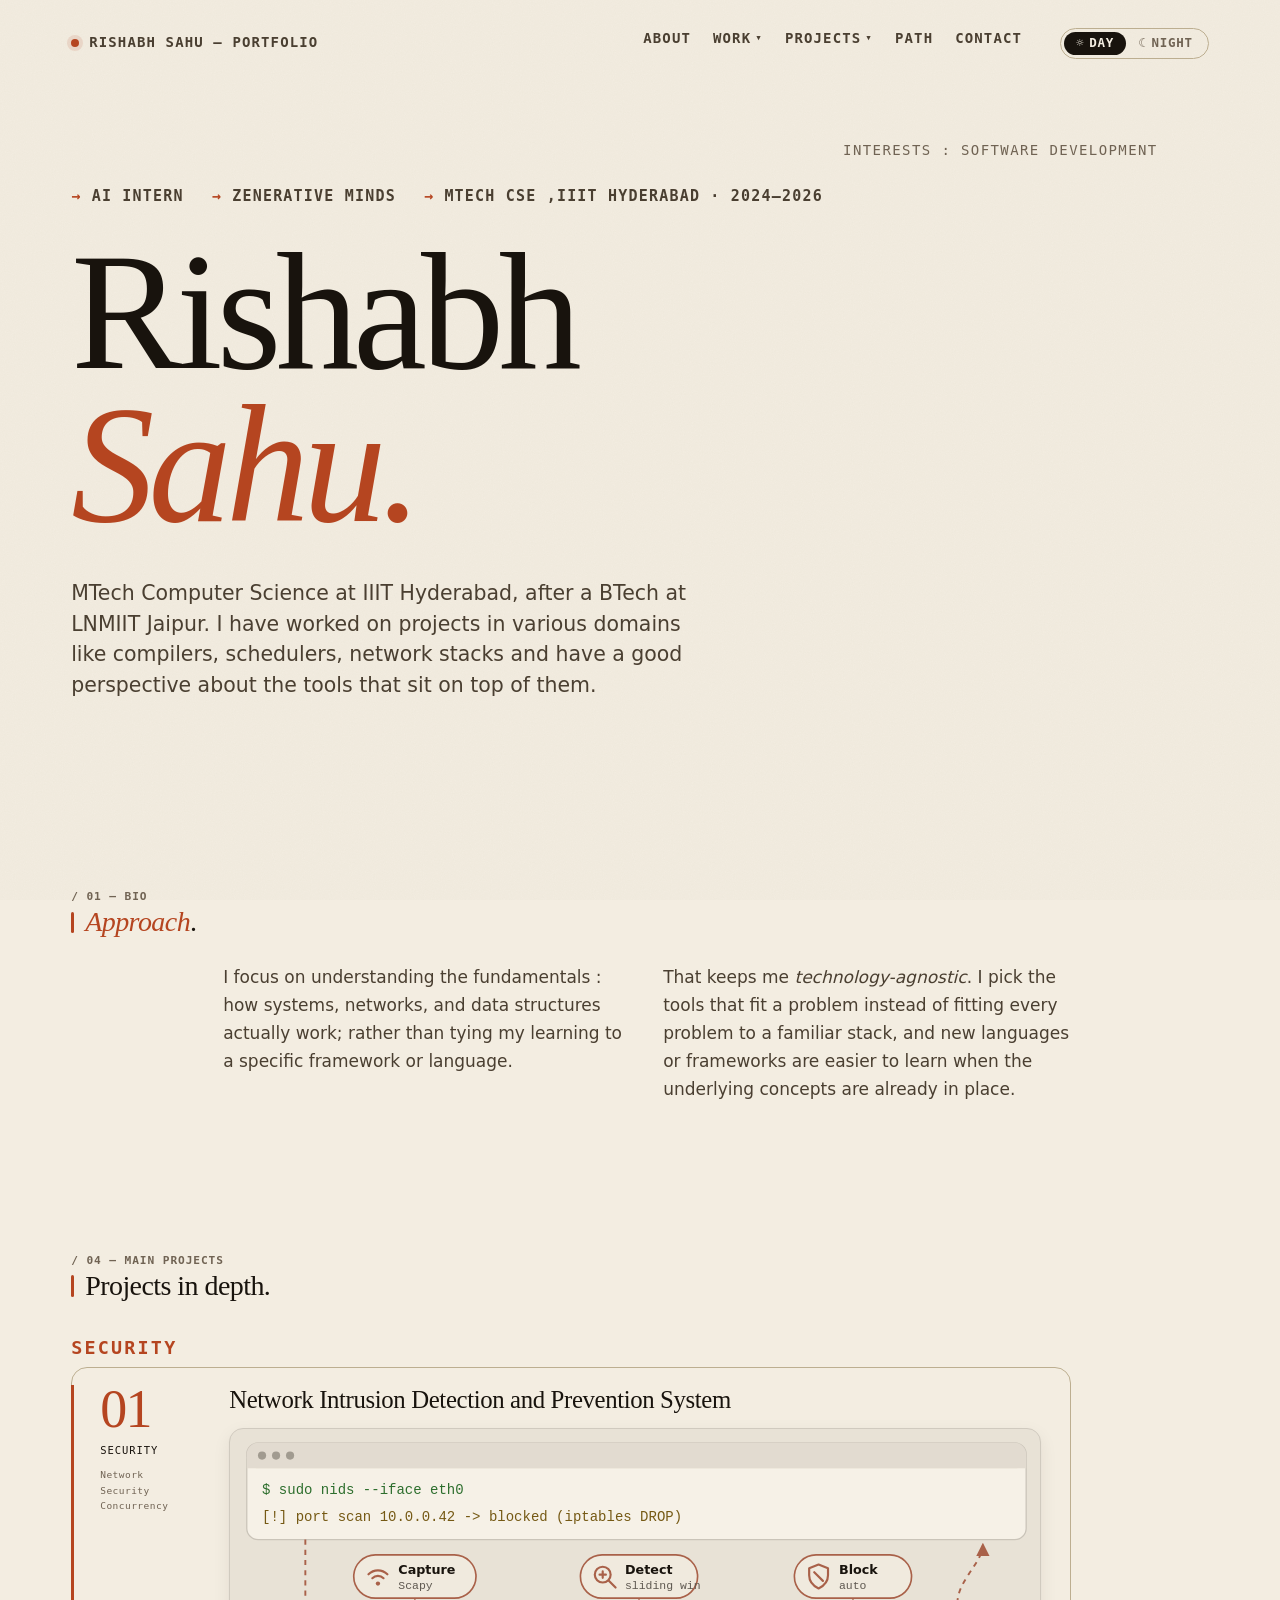
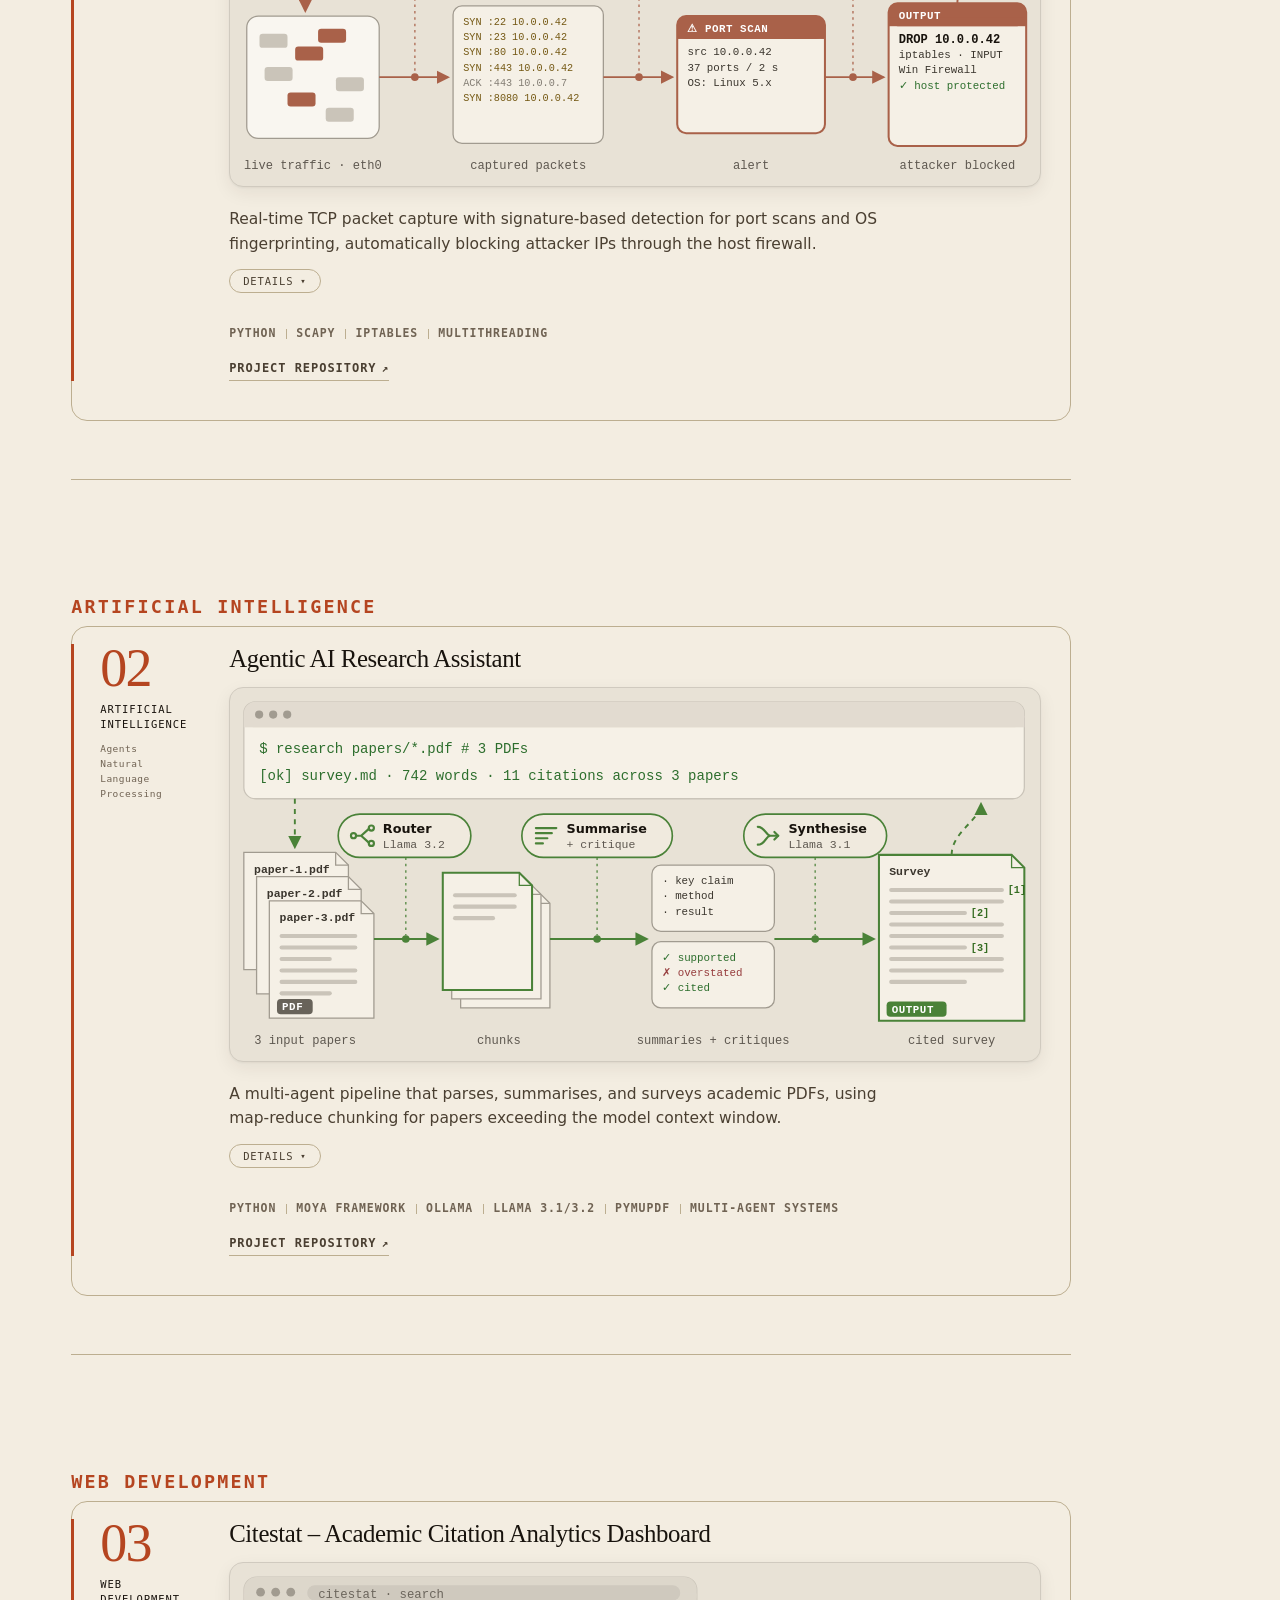
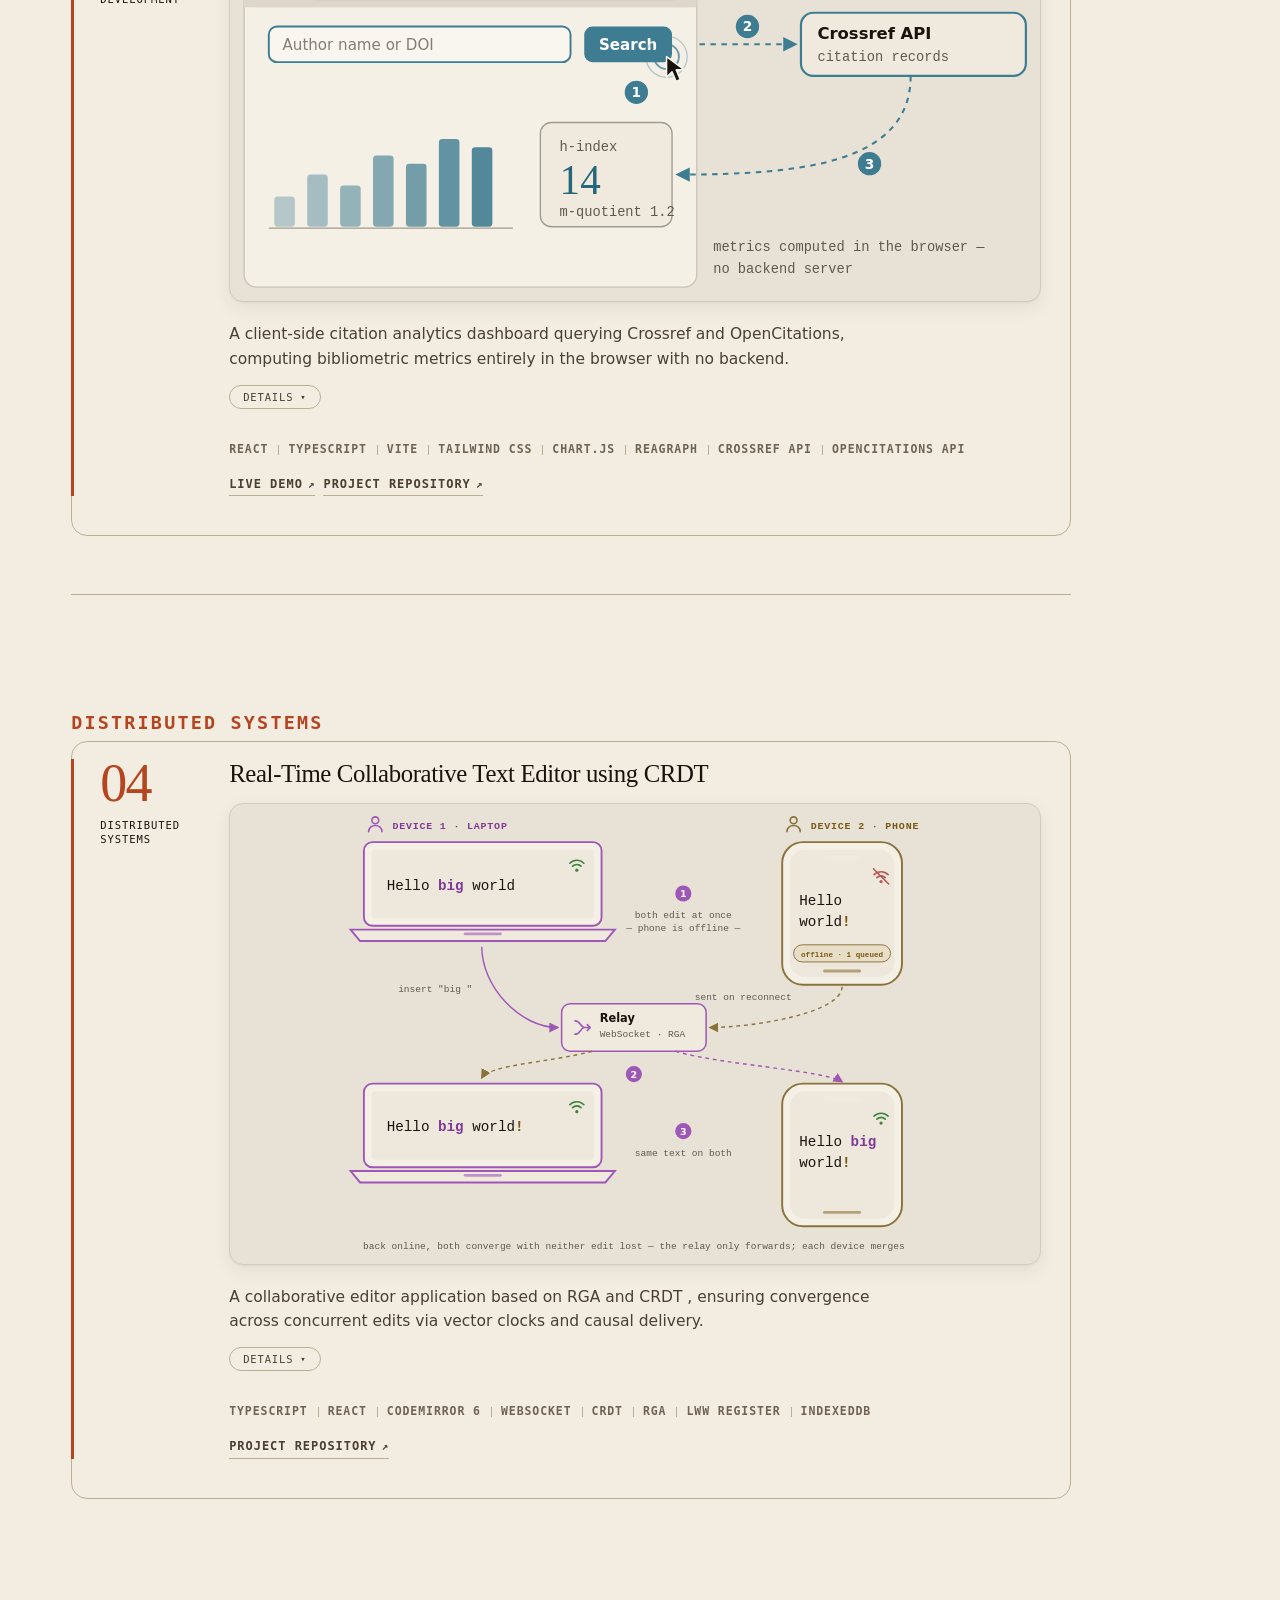
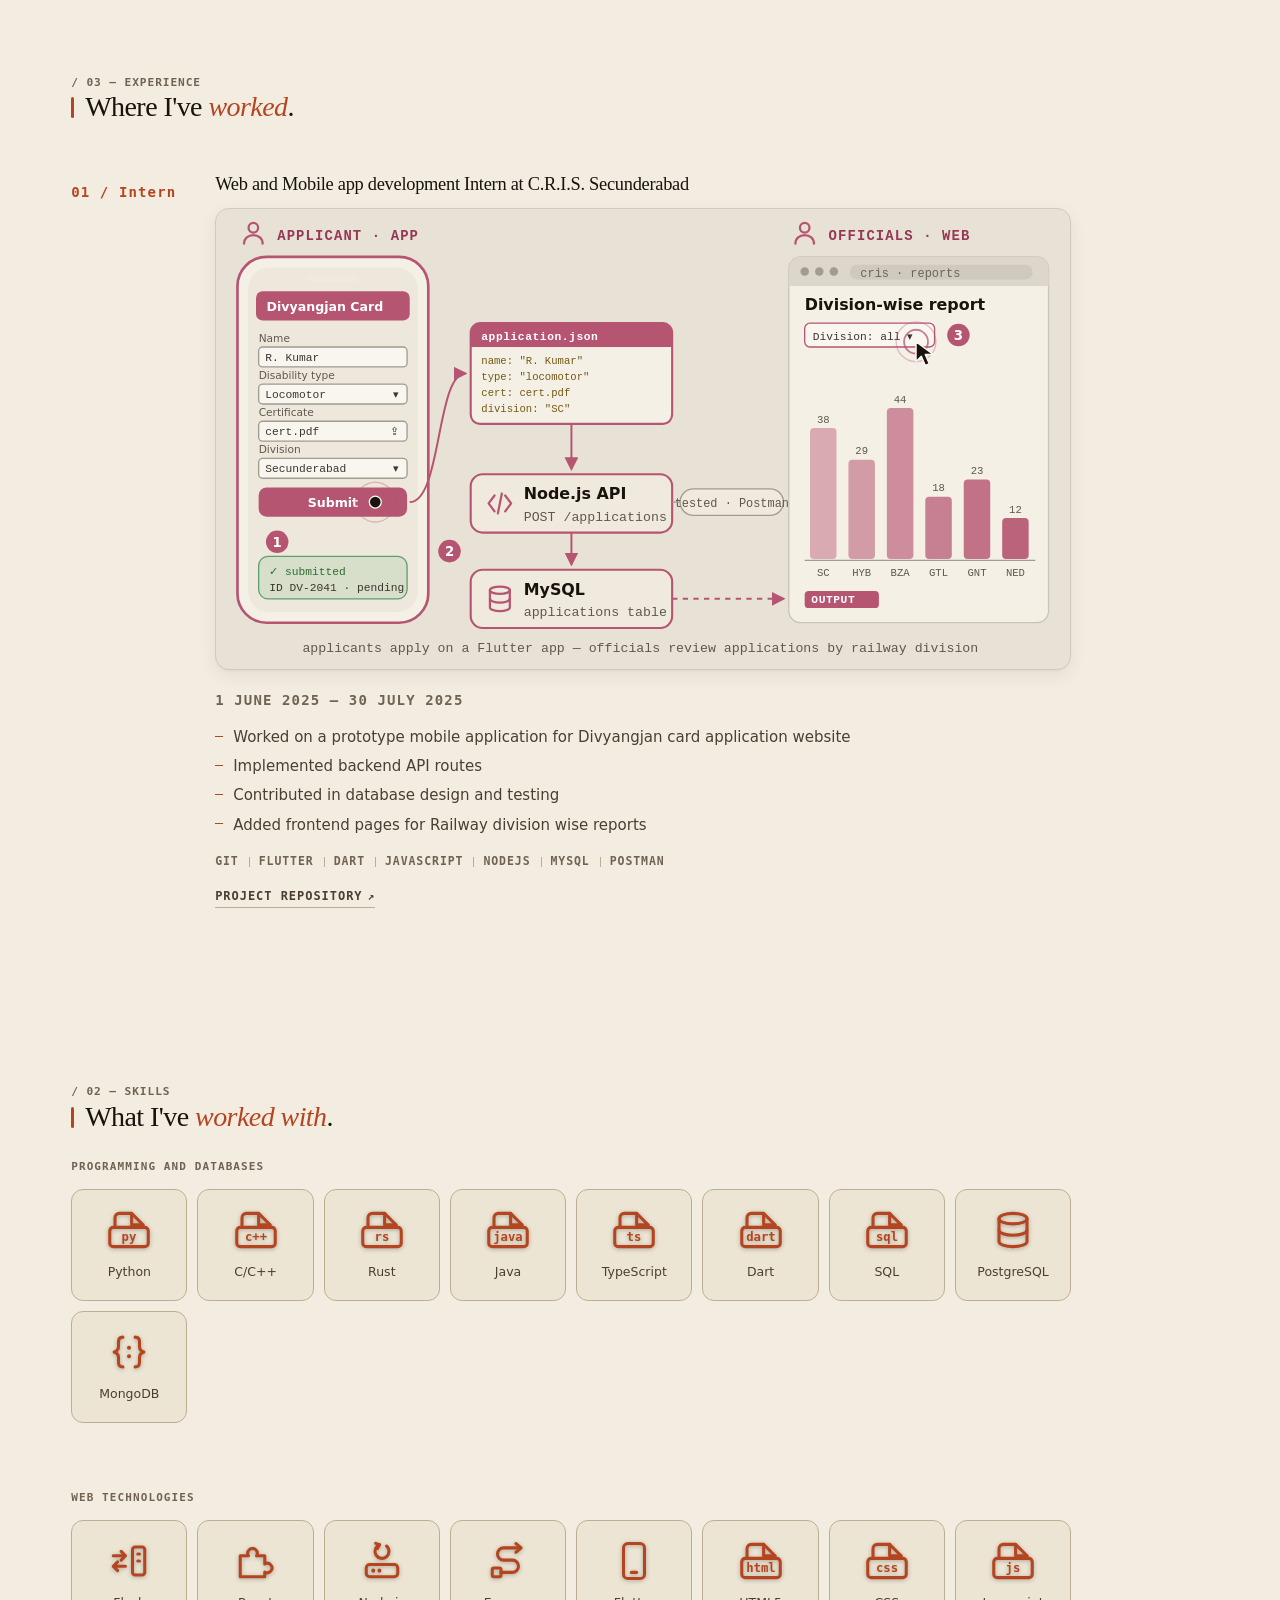
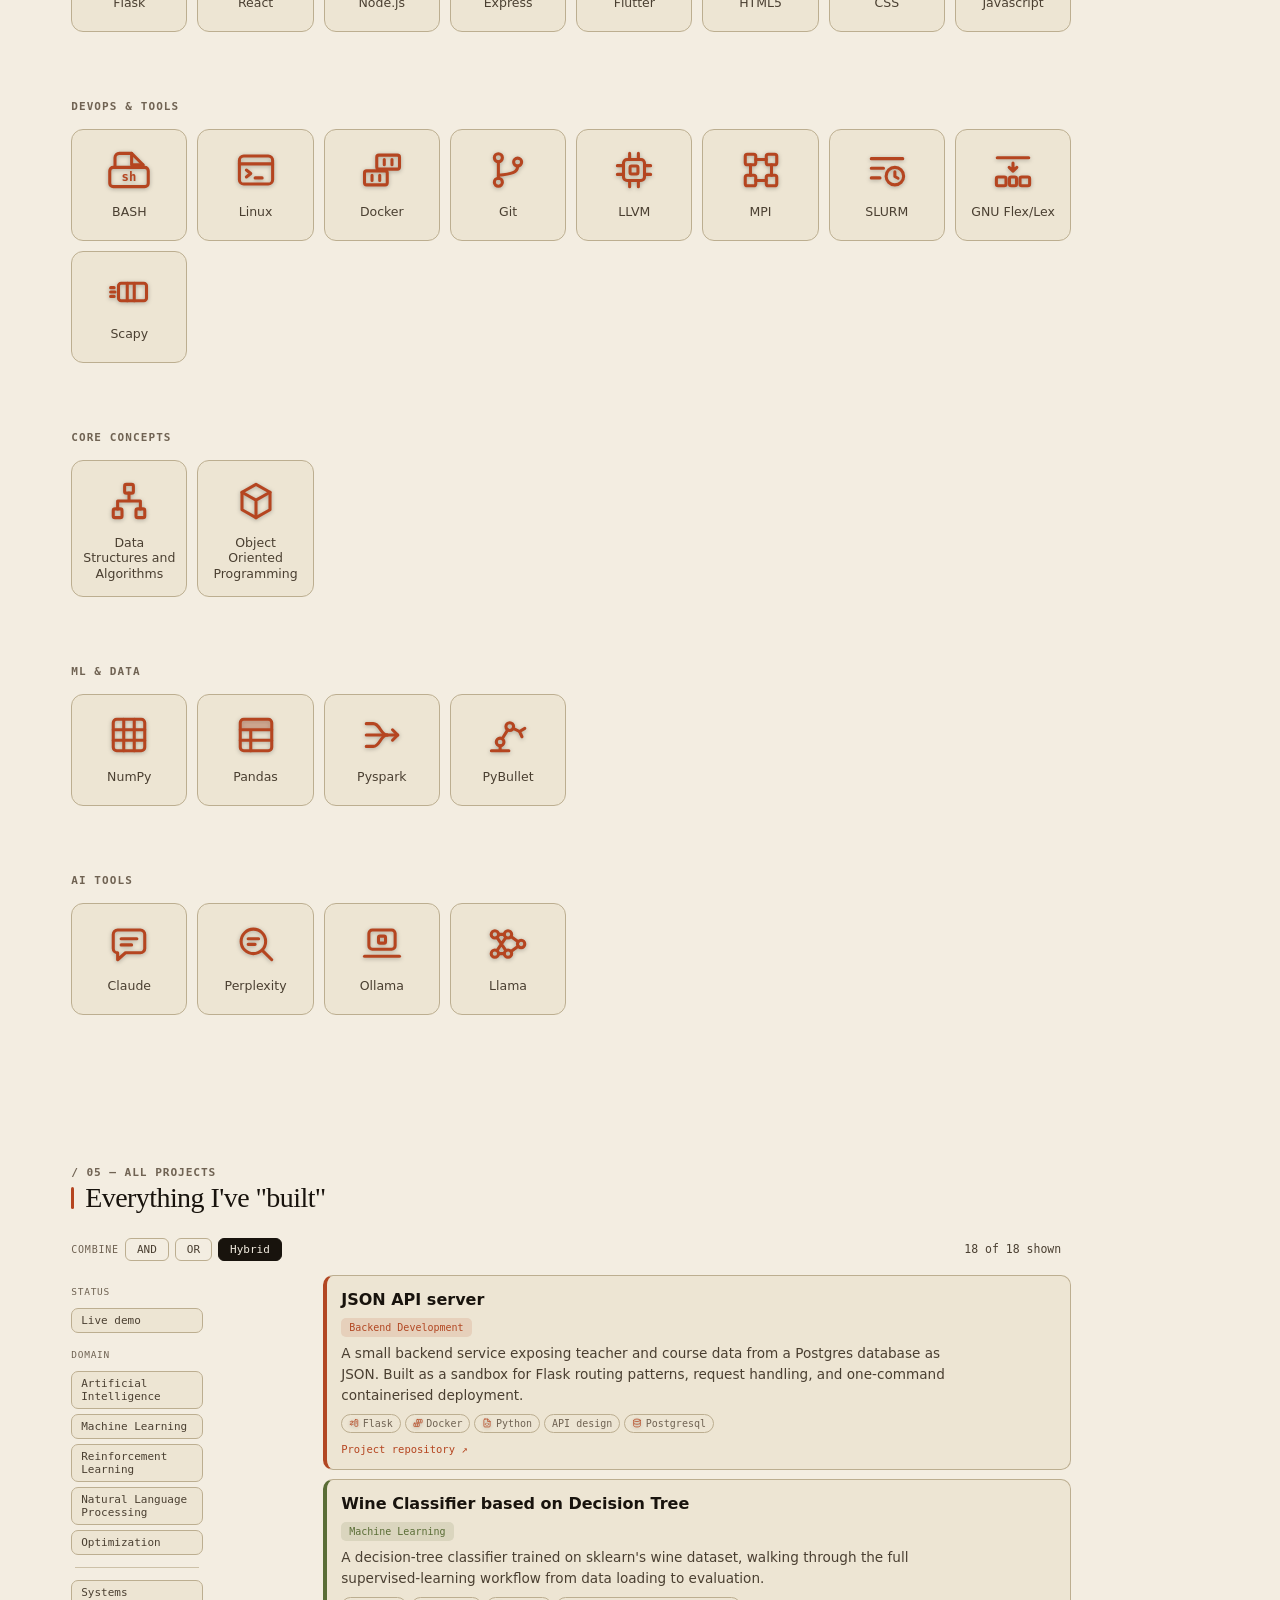
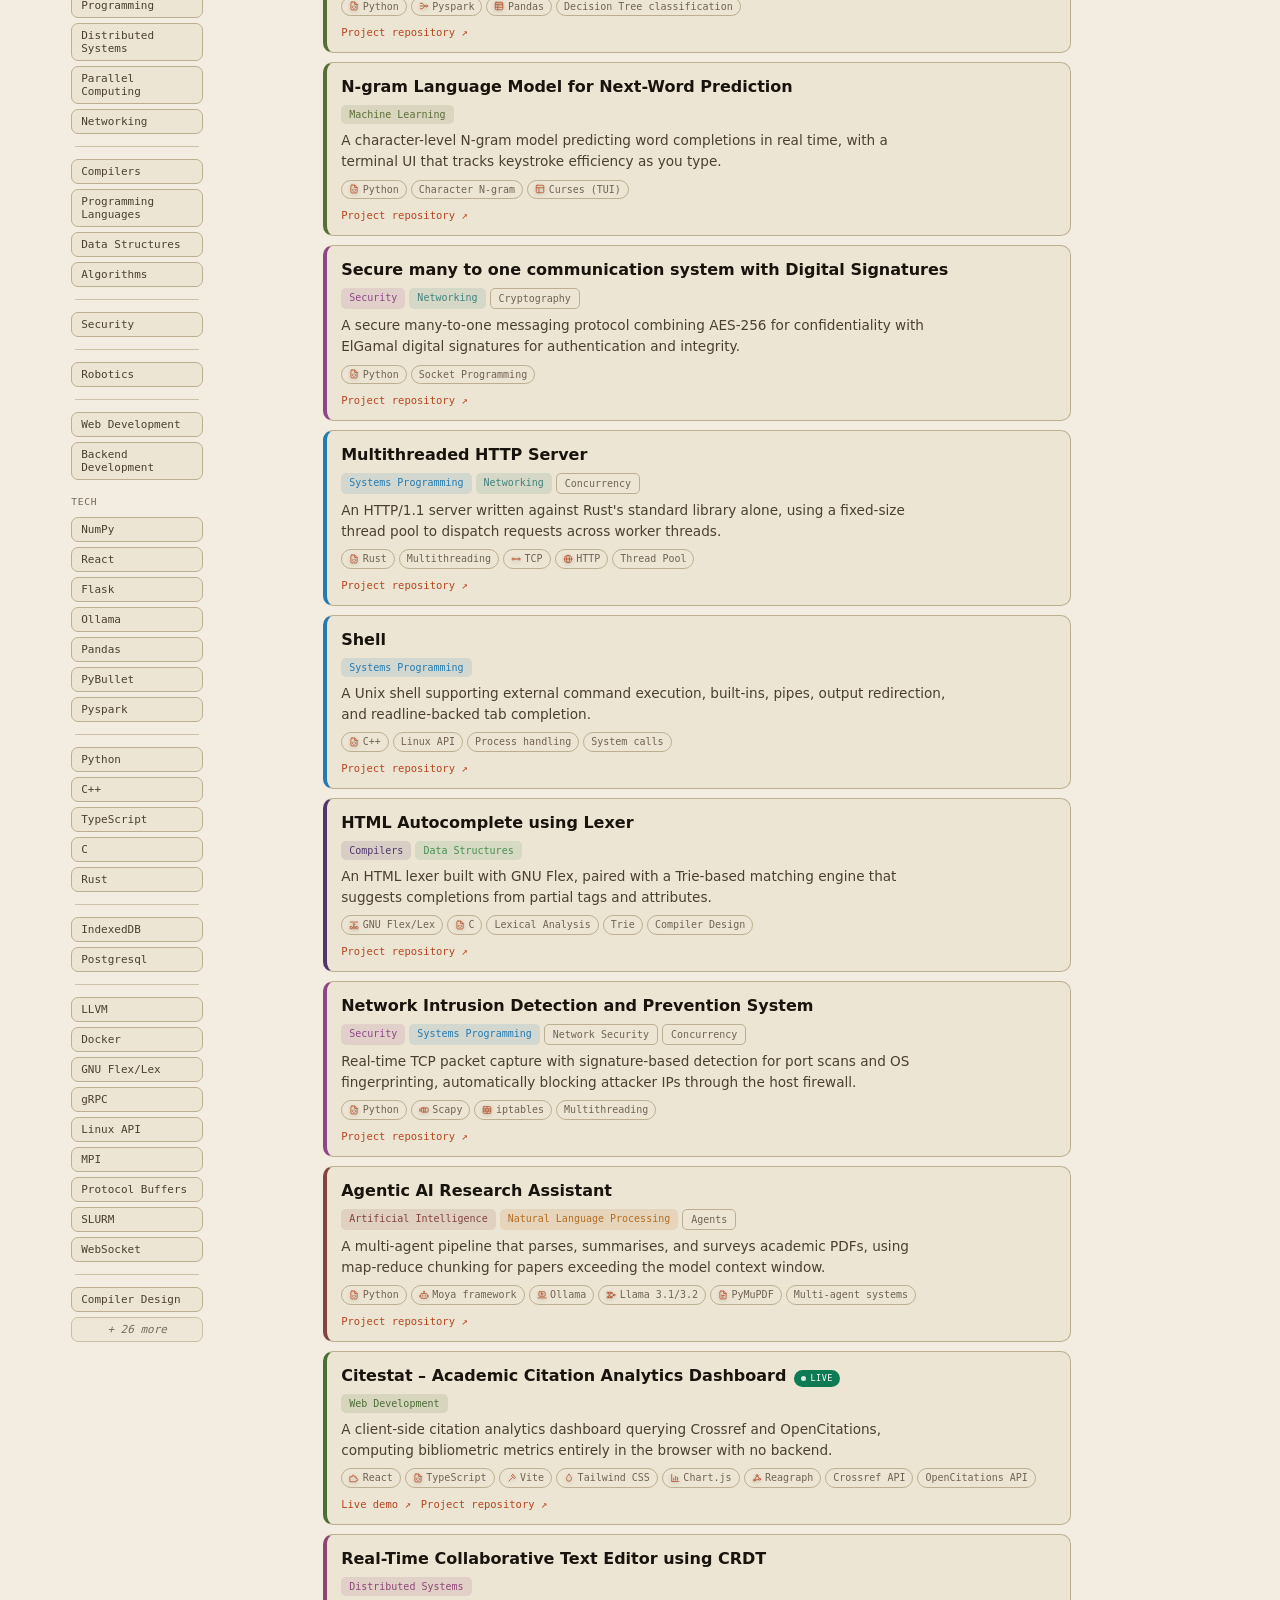
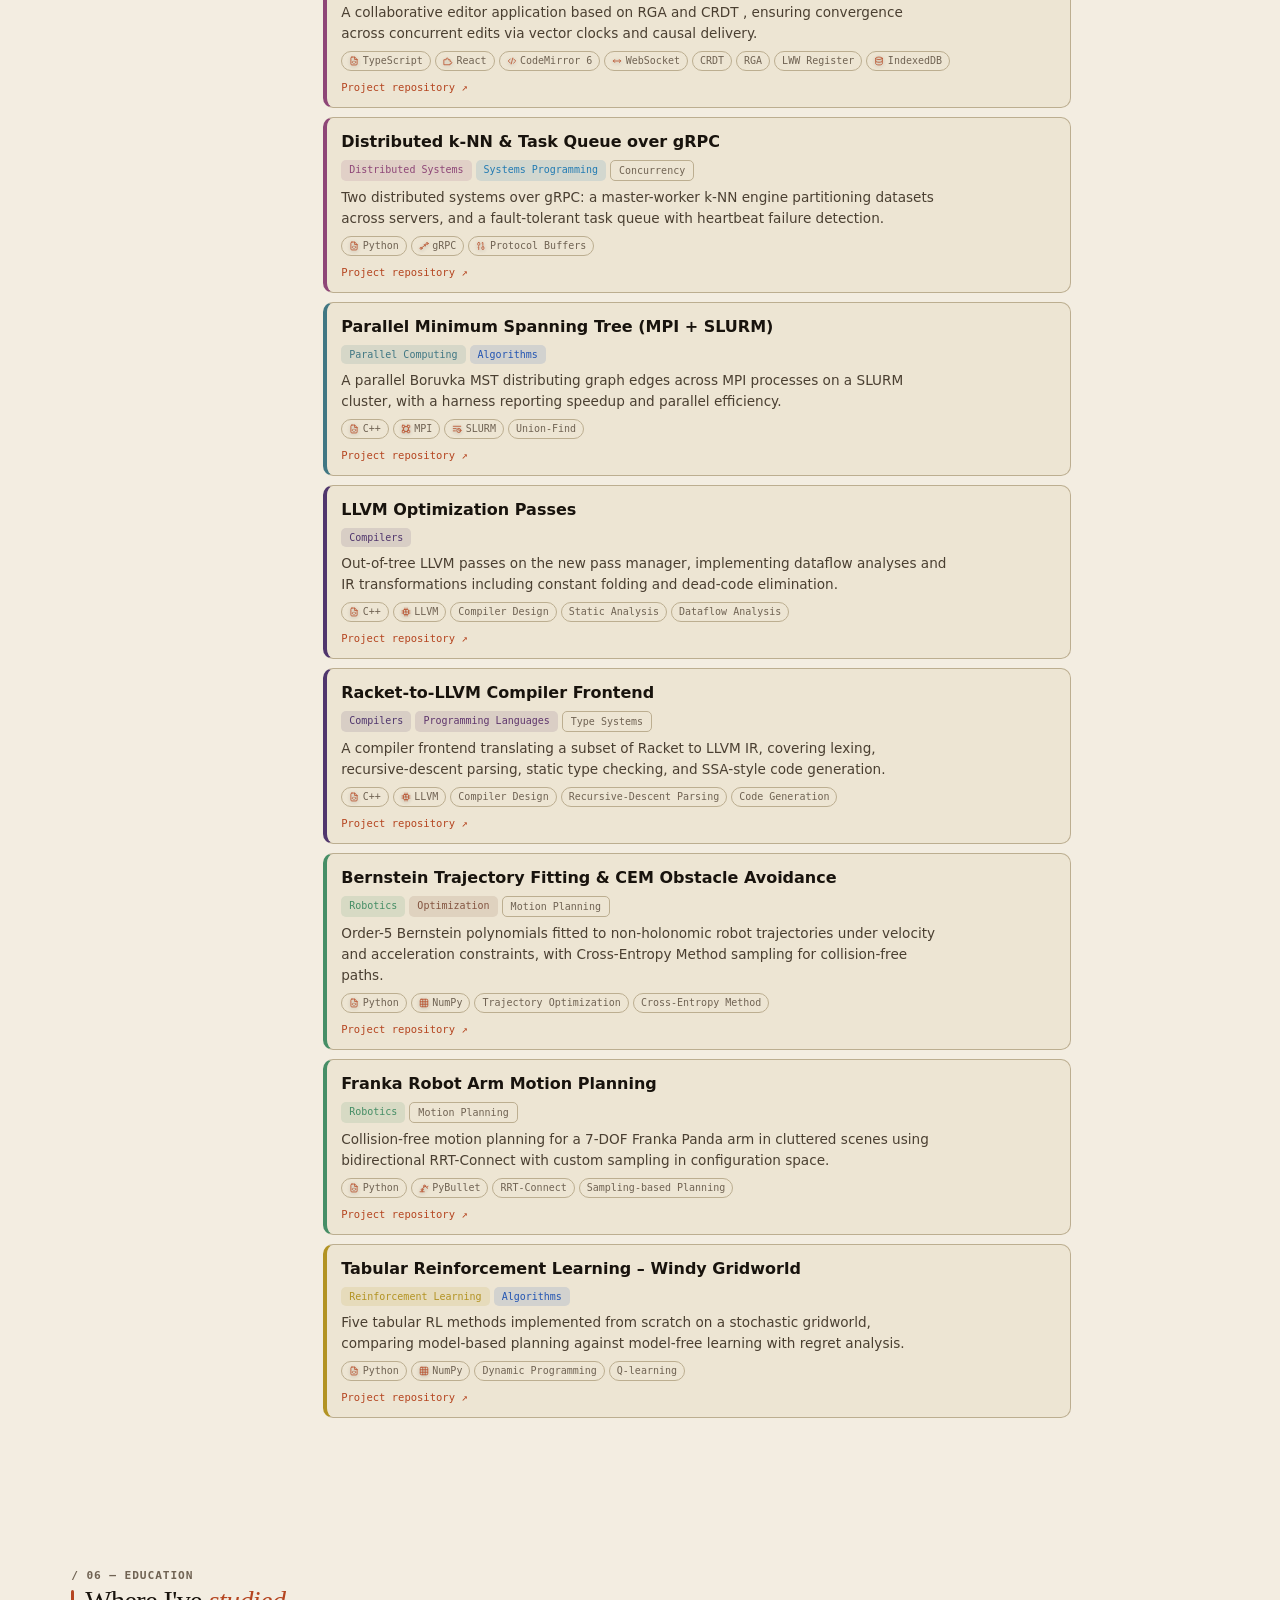
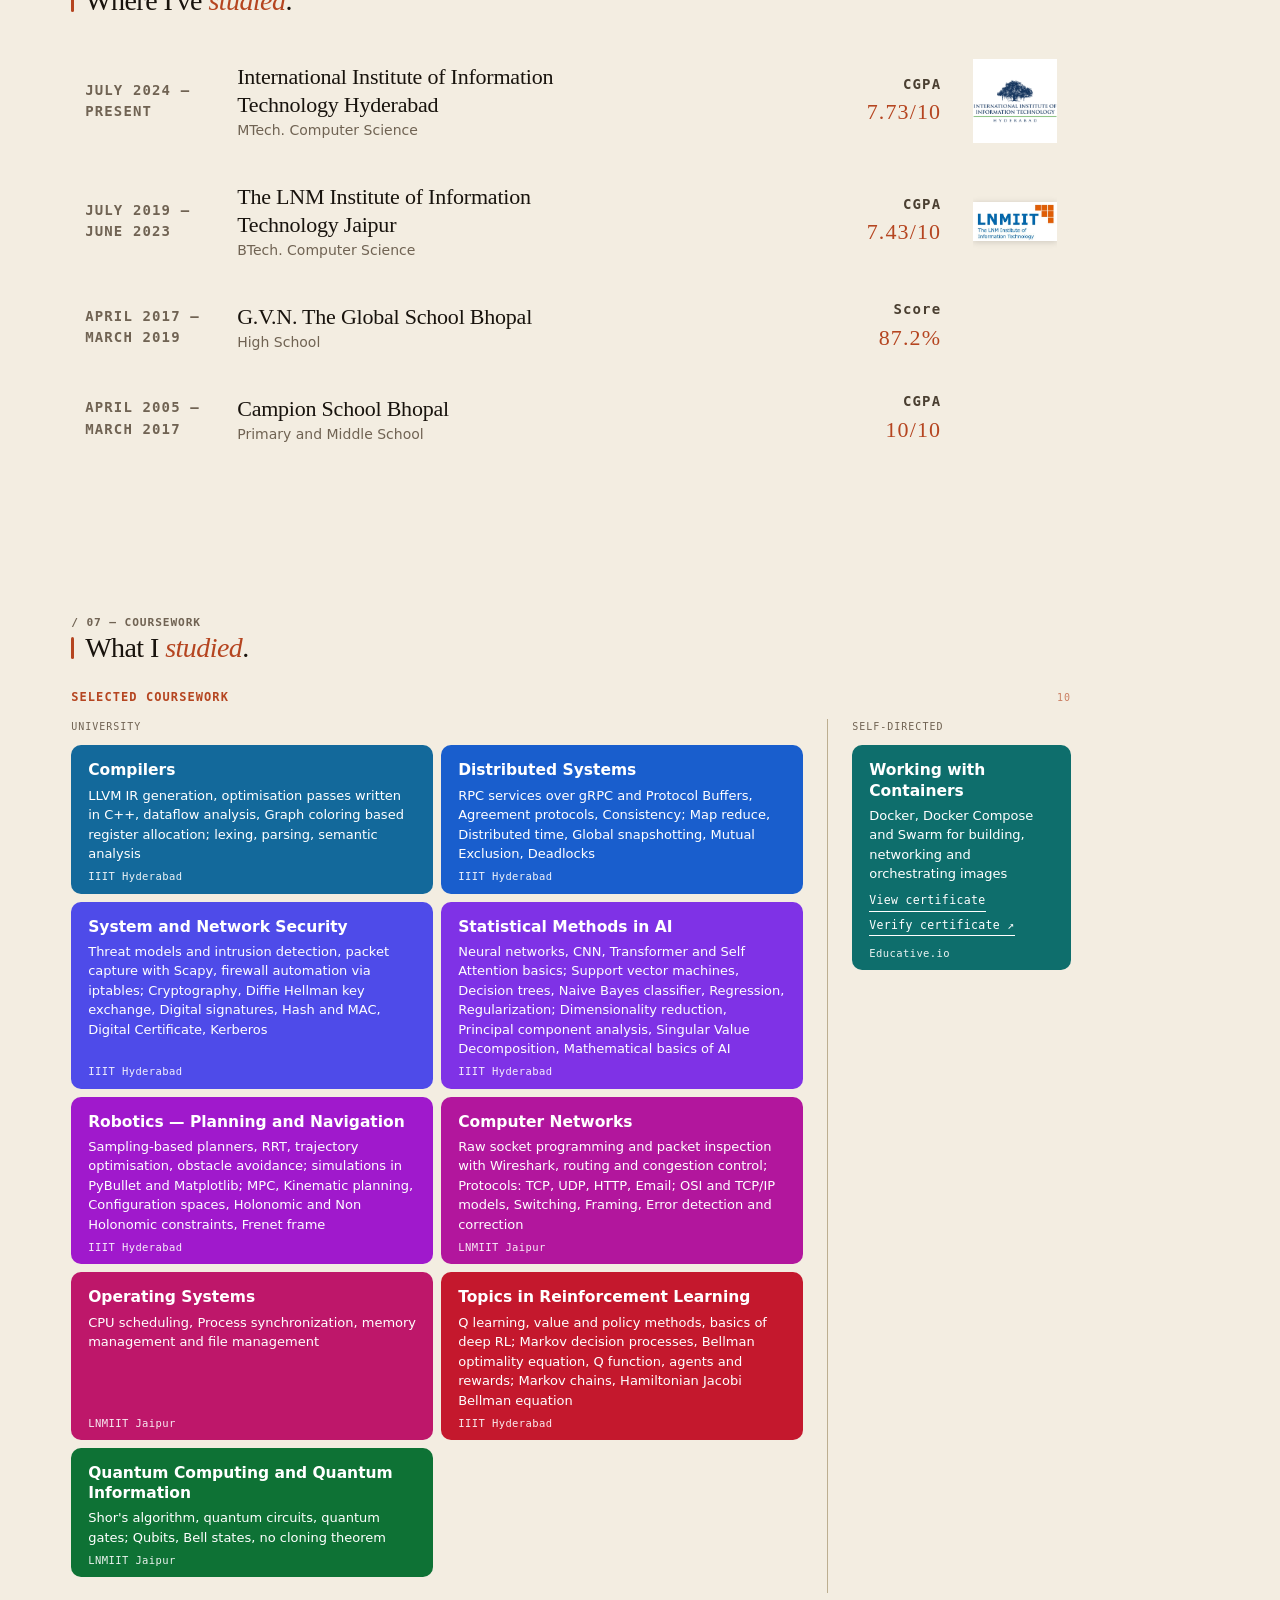
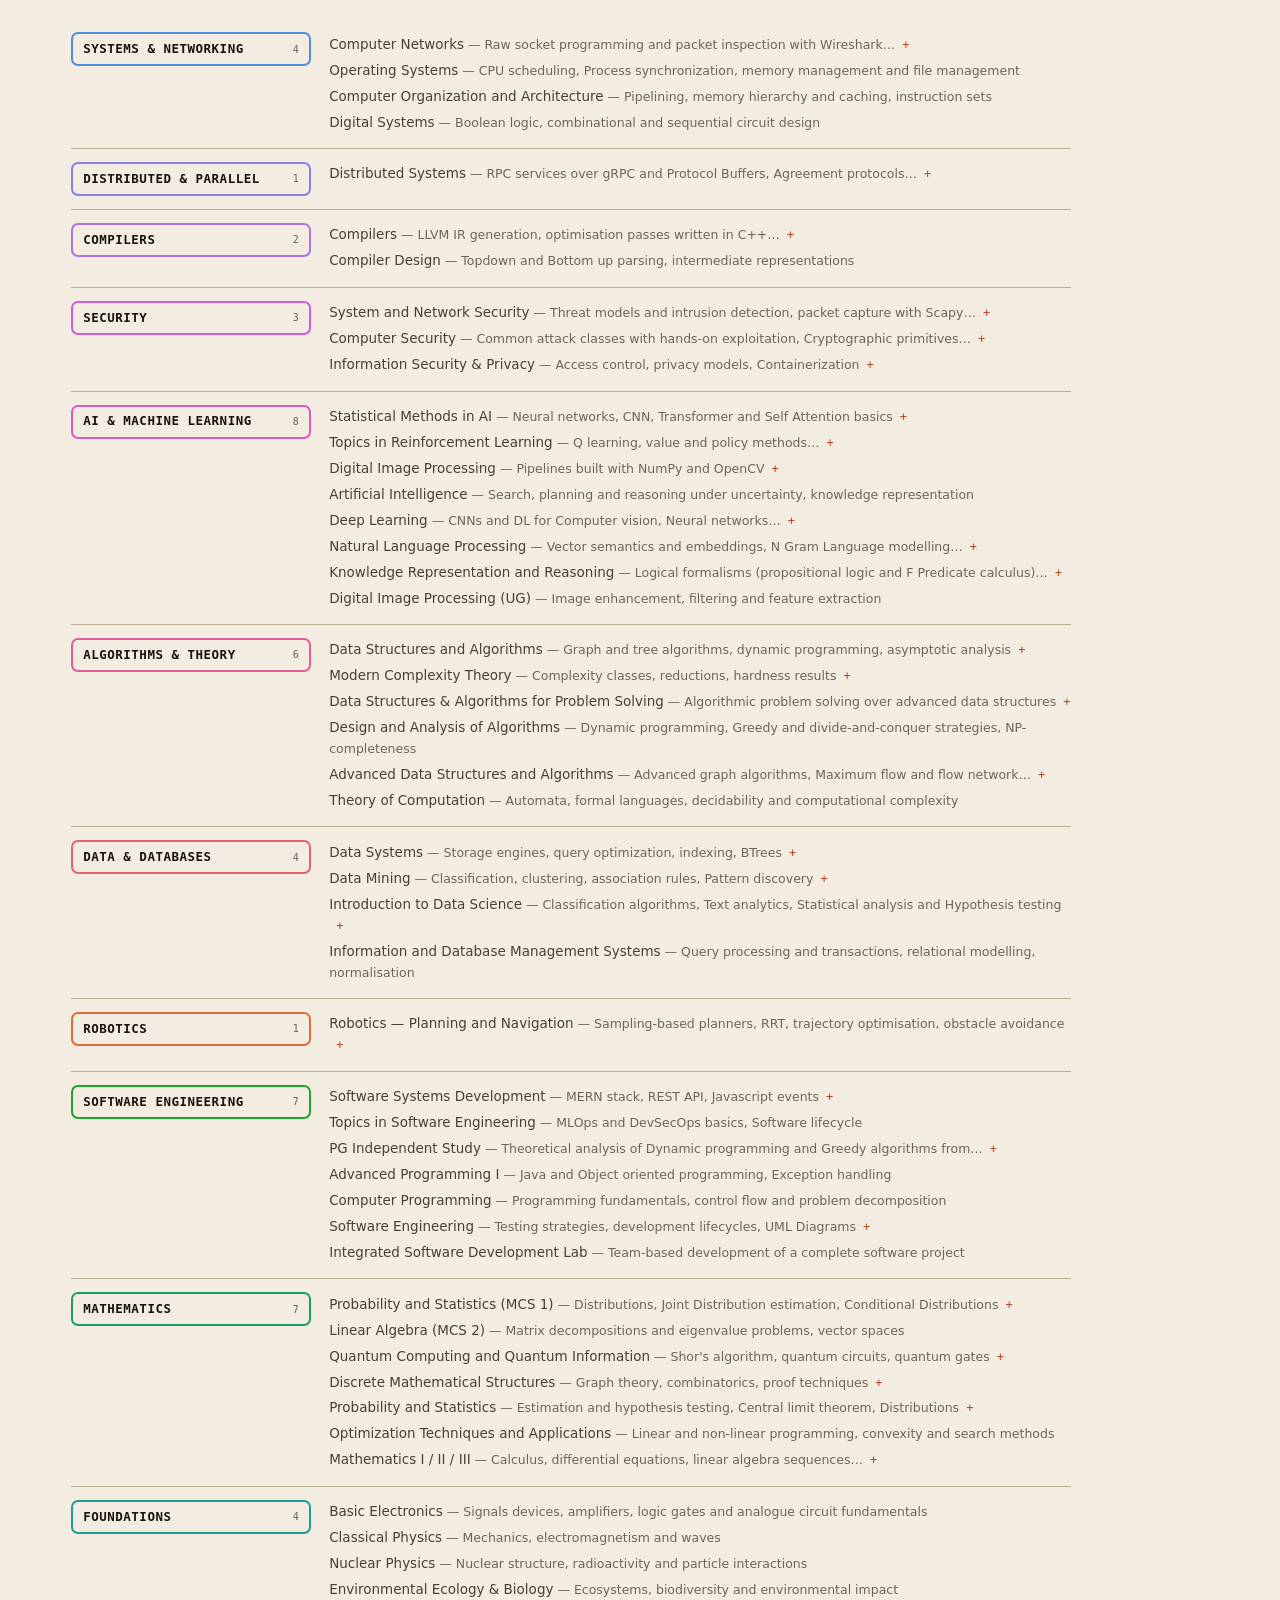
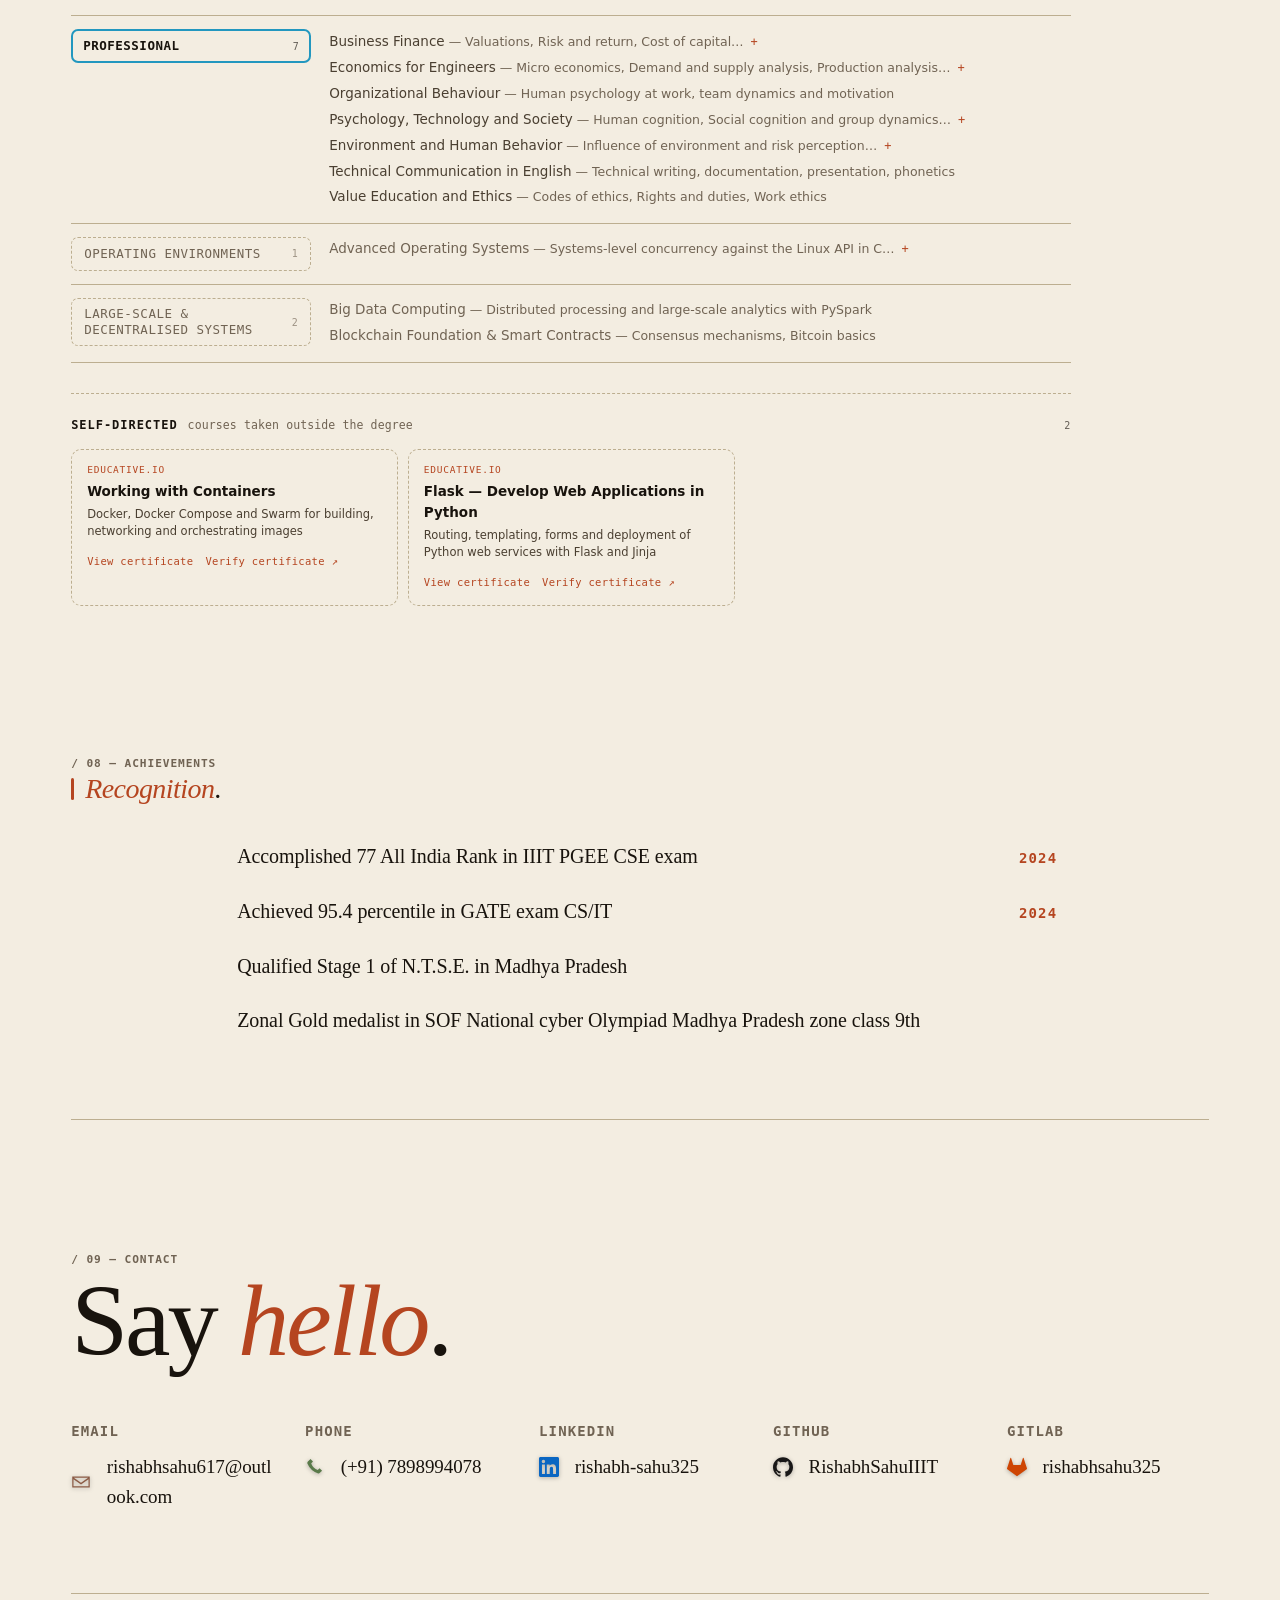
==== commit 23c6d66f: "more themes , multi theme side by side comparison" ====
--- a/index.html
+++ b/index.html
@@ -105,7 +105,7 @@
          SELECTED WORK — featured projects
          ============================================================ -->
     <section class="block reveal" id="featured">
-      <span class="col-label">/ 04 — selected work</span>
+      <span class="col-label">/ 04 — Projects in depth</span>
       <div class="section-head">
         <h2 data-section-title="Featured">Selected <em>projects</em>.</h2>
       </div>
@@ -143,7 +143,7 @@
     <section class="block reveal" id="projects-all">
       <span class="col-label">/ 05 — index</span>
       <div class="section-head">
-        <h2 data-section-title="Projects">All <em>projects</em>.</h2>
+        <h2 data-section-title="Projects">Everythin I've<em>built</em>.</h2>
       </div>
 
       <!-- Filter controls: combine-logic switch + live status readout.
--- a/style.css
+++ b/style.css
@@ -2508,8 +2508,8 @@
 .proj-diagram {
   margin: 0;
   padding: 10px;
-  background: #0e0f1d;
-  border: 1px solid #474a70;
+  background: var(--dg-box, #0e0f1d);
+  border: 1px solid var(--dg-border, #474a70);
   border-radius: 14px;
   /* The dark ground sits close to a dark page, so separate it with an edge
      and a soft lift rather than relying on the fill alone. */
@@ -2520,41 +2520,41 @@
 .proj-diagram .dg-intro{color:var(--t3);font-size:13.5px;max-width:76ch;margin:0 0 30px}
 .proj-diagram .dg-k{font:10px ui-monospace,monospace;letter-spacing:.1em;text-transform:uppercase}
 .proj-diagram .dg-why{font-size:12px;color:var(--t3)}
-.proj-diagram .dg-nt{font:600 12px ui-sans-serif,system-ui,sans-serif;fill:#f2f0ff}
-.proj-diagram .dg-ns{font:10px ui-monospace,monospace;fill:#9aa0bd}
-.proj-diagram .dg-cmd{font:11px ui-monospace,monospace;fill:#9ad09a}
-.proj-diagram .dg-out{font:11px ui-monospace,monospace;fill:#8489a6}
-.proj-diagram .dg-warn{font:11px ui-monospace,monospace;fill:#e6c069}
-.proj-diagram .dg-ok{font:11px ui-monospace,monospace;fill:#9ad09a}
-.proj-diagram .dg-lab{font:10px ui-monospace,monospace;fill:#9aa0bd}
-.proj-diagram .dg-url{font:9px ui-monospace,monospace;fill:#6e7194}
-.proj-diagram .dg-sn{font:700 10px ui-sans-serif,system-ui,sans-serif;fill:#0b0c17}
-.proj-diagram .dg-ph{font:11px ui-sans-serif,system-ui,sans-serif;fill:#6e7194}
-.proj-diagram .dg-btn{font:600 11px ui-sans-serif,system-ui,sans-serif;fill:#0b0c17}
+.proj-diagram .dg-nt{font:600 12px ui-sans-serif,system-ui,sans-serif;fill:var(--dg-t1,#f2f0ff)}
+.proj-diagram .dg-ns{font:10px ui-monospace,monospace;fill:var(--dg-t3,#9aa0bd)}
+.proj-diagram .dg-cmd{font:11px ui-monospace,monospace;fill:var(--dg-txt-ok,#9ad09a)}
+.proj-diagram .dg-out{font:11px ui-monospace,monospace;fill:var(--dg-t4,#8489a6)}
+.proj-diagram .dg-warn{font:11px ui-monospace,monospace;fill:var(--dg-txt-warn,#e6c069)}
+.proj-diagram .dg-ok{font:11px ui-monospace,monospace;fill:var(--dg-txt-ok,#9ad09a)}
+.proj-diagram .dg-lab{font:10px ui-monospace,monospace;fill:var(--dg-t3,#9aa0bd)}
+.proj-diagram .dg-url{font:9px ui-monospace,monospace;fill:var(--dg-t5,#6e7194)}
+.proj-diagram .dg-sn{font:700 10px ui-sans-serif,system-ui,sans-serif;fill:var(--dg-on,#0b0c17)}
+.proj-diagram .dg-ph{font:11px ui-sans-serif,system-ui,sans-serif;fill:var(--dg-t5,#6e7194)}
+.proj-diagram .dg-btn{font:600 11px ui-sans-serif,system-ui,sans-serif;fill:var(--dg-on,#0b0c17)}
 .proj-diagram .dg-metric{font:500 30px ui-serif,Georgia,serif}
-.proj-diagram .dg-typed{font:15px ui-monospace,monospace;fill:#f2f0ff}
-.proj-diagram .dg-ok2{font:10.5px ui-monospace,monospace;fill:#9ad09a}
+.proj-diagram .dg-typed{font:15px ui-monospace,monospace;fill:var(--dg-t1,#f2f0ff)}
+.proj-diagram .dg-ok2{font:10.5px ui-monospace,monospace;fill:var(--dg-txt-ok,#9ad09a)}
 .proj-diagram .dg-dev{font:600 9.5px ui-monospace,monospace;fill:#8489a6;letter-spacing:.08em}
-.proj-diagram .dg-pt{font:600 9px ui-monospace,monospace;fill:#c3c7e0}
+.proj-diagram .dg-pt{font:600 9px ui-monospace,monospace;fill:var(--dg-t2,#c3c7e0)}
 .proj-diagram .dg-bd{font:700 8.5px ui-monospace,monospace;fill:#0b0c17;letter-spacing:.05em}
 .proj-diagram .dg-cm{font:700 8px ui-monospace,monospace}
-.proj-diagram .dg-ct{font:600 10px ui-sans-serif,system-ui,sans-serif;fill:#f2f0ff}
-.proj-diagram .dg-cs{font:9px ui-monospace,monospace;fill:#9aa0bd}
-.proj-diagram .dg-cap{font:9.5px ui-monospace,monospace;fill:#9aa0bd}
-.proj-diagram .dg-pk{font:8px ui-monospace,monospace;fill:#e6c069}
-.proj-diagram .dg-pkd{font:8px ui-monospace,monospace;fill:#6e7194}
-.proj-diagram .dg-al{font:8.5px ui-monospace,monospace;fill:#c3c7e0}
-.proj-diagram .dg-rule{font:700 9.5px ui-monospace,monospace;fill:#f2f0ff}
-.proj-diagram .dg-okc{font:8.5px ui-monospace,monospace;fill:#9ad09a}
-.proj-diagram .dg-bad{font:8.5px ui-monospace,monospace;fill:#e08b8b}
-.proj-diagram .dg-nt2{font:8.5px ui-monospace,monospace;fill:#c3c7e0}
-.proj-diagram .dg-off{font:600 8px ui-monospace,monospace;fill:#e6c069}
+.proj-diagram .dg-ct{font:600 10px ui-sans-serif,system-ui,sans-serif;fill:var(--dg-t1,#f2f0ff)}
+.proj-diagram .dg-cs{font:9px ui-monospace,monospace;fill:var(--dg-t3,#9aa0bd)}
+.proj-diagram .dg-cap{font:9.5px ui-monospace,monospace;fill:var(--dg-t3,#9aa0bd)}
+.proj-diagram .dg-pk{font:8px ui-monospace,monospace;fill:var(--dg-txt-warn,#e6c069)}
+.proj-diagram .dg-pkd{font:8px ui-monospace,monospace;fill:var(--dg-t5,#6e7194)}
+.proj-diagram .dg-al{font:8.5px ui-monospace,monospace;fill:var(--dg-t2,#c3c7e0)}
+.proj-diagram .dg-rule{font:700 9.5px ui-monospace,monospace;fill:var(--dg-t1,#f2f0ff)}
+.proj-diagram .dg-okc{font:8.5px ui-monospace,monospace;fill:var(--dg-txt-ok,#9ad09a)}
+.proj-diagram .dg-bad{font:8.5px ui-monospace,monospace;fill:var(--dg-txt-bad,#e08b8b)}
+.proj-diagram .dg-nt2{font:8.5px ui-monospace,monospace;fill:var(--dg-t2,#c3c7e0)}
+.proj-diagram .dg-off{font:600 8px ui-monospace,monospace;fill:var(--dg-txt-warn,#e6c069)}
 .proj-diagram .dg-devA{font:700 10.5px ui-monospace,monospace;letter-spacing:.08em}
-.proj-diagram .dg-fl{font:8px ui-sans-serif,system-ui,sans-serif;fill:#9aa0bd}
-.proj-diagram .dg-fv{font:8.5px ui-monospace,monospace;fill:#c3c7e0}
-.proj-diagram .dg-ab{font:700 9.5px ui-sans-serif,system-ui,sans-serif;fill:#0b0c17}
-.proj-diagram .dg-js{font:8px ui-monospace,monospace;fill:#e6c069}
-.proj-diagram .dg-cv{font:8px ui-monospace,monospace;fill:#9aa0bd}
+.proj-diagram .dg-fl{font:8px ui-sans-serif,system-ui,sans-serif;fill:var(--dg-t3,#9aa0bd)}
+.proj-diagram .dg-fv{font:8.5px ui-monospace,monospace;fill:var(--dg-t2,#c3c7e0)}
+.proj-diagram .dg-ab{font:700 9.5px ui-sans-serif,system-ui,sans-serif;fill:var(--dg-on,#0b0c17)}
+.proj-diagram .dg-js{font:8px ui-monospace,monospace;fill:var(--dg-txt-warn,#e6c069)}
+.proj-diagram .dg-cv{font:8px ui-monospace,monospace;fill:var(--dg-t3,#9aa0bd)}
 
 
 /* ---- Terminal: the same small lift in both themes --------------------
@@ -2562,50 +2562,178 @@
    on the light one. It now sits 1.14:1 above its ground in BOTH themes —
    the same amount, in the same direction — so it reads as one consistent
    kind of panel whichever theme is active. */
-.proj-diagram [fill="#0a0b16"]{fill:#1a1c36}
-.proj-diagram [fill="#15162a"]{fill:#212445}
-.proj-diagram [stroke="#2e3151"]{stroke:#34375c}
-.proj-diagram [fill="#393c5b"]{fill:#454873}
+.proj-diagram [fill="#0a0b16"]{fill:var(--dg-term,#1a1c36)}
+.proj-diagram [fill="#15162a"]{fill:var(--dg-term2,#212445)}
+.proj-diagram [fill="#393c5b"]{fill:var(--dg-term-edge,#454873)}
+
+/* ---- Diagram colours follow the active stylesheet ---------------------
+   The drawings were made for one palette: a navy ground by night and warm
+   paper by day. On a teal, violet or wine page that looked pasted in. So
+   every neutral in them (ground, panels, lines, edges, text) is now worked
+   out from the page's own --bg and --ink, in the same proportions the
+   original colours had against the default palette, and follows whichever
+   stylesheet and theme are active, including colour overrides from the
+   editor. The coloured parts (one hue per project, plus ok / warning /
+   error) keep their own colours.
+   Browsers without color-mix() keep the original fixed colours: the
+   variables are only defined inside @supports, and every use names the
+   original colour as its fallback. */
+@supports (color: color-mix(in oklab, red, blue)) {
+  .proj-diagram {
+    --dg-box:       color-mix(in oklab, var(--bg), #000 8%);
+    --dg-border:    color-mix(in oklab, var(--bg), var(--ink) 31%);
+    --dg-ground:    color-mix(in oklab, var(--bg), #000 8%);
+    --dg-panel:     color-mix(in oklab, var(--bg), var(--ink) 2%);
+    --dg-sunk:      color-mix(in oklab, var(--bg), var(--ink) 3%);
+    --dg-panel2:    color-mix(in oklab, var(--bg), var(--ink) 6%);
+    --dg-sunk2:     color-mix(in oklab, var(--bg), var(--ink) 12%);
+    --dg-cutout:    color-mix(in oklab, var(--bg), #000 17%);
+    --dg-line:      color-mix(in oklab, var(--bg), var(--ink) 19%);
+    --dg-edge:      color-mix(in oklab, var(--bg), var(--ink) 24%);
+    --dg-term:      color-mix(in oklab, var(--bg), var(--ink) 6.5%);
+    --dg-term2:     color-mix(in oklab, var(--bg), var(--ink) 11.5%);
+    --dg-term-line: color-mix(in oklab, var(--bg), var(--ink) 22%);
+    --dg-term-edge: color-mix(in oklab, var(--bg), var(--ink) 31%);
+    --dg-tint-ok:   color-mix(in oklab, var(--dg-panel), #4cae4c 20%);
+    --dg-tint-warn: color-mix(in oklab, var(--dg-panel), #c9a23c 18%);
+    --dg-hi:        color-mix(in oklab, var(--bg), var(--ink) 88%);
+    --dg-white:     var(--ink);
+    --dg-t1:        var(--ink);
+    --dg-t2:        color-mix(in oklab, var(--bg), var(--ink) 88%);
+    --dg-t3:        color-mix(in oklab, var(--bg), var(--ink) 71%);
+    --dg-t4:        color-mix(in oklab, var(--bg), var(--ink) 61%);
+    --dg-t5:        color-mix(in oklab, var(--bg), var(--ink) 53%);
+    --dg-on:        color-mix(in oklab, var(--bg), #000 17%);
+  }
+  [data-theme="light"] .proj-diagram {
+    --dg-box:       color-mix(in oklab, var(--bg), var(--ink) 4.5%);
+    --dg-border:    color-mix(in oklab, var(--bg), var(--ink) 14%);
+    --dg-ground:    color-mix(in oklab, var(--bg), var(--ink) 2%);
+    --dg-panel:     color-mix(in oklab, var(--bg), #fff 16%);
+    --dg-panel2:    color-mix(in oklab, var(--bg), var(--ink) 1.2%);
+    --dg-sunk:      color-mix(in oklab, var(--bg), var(--ink) 9%);
+    --dg-sunk2:     color-mix(in oklab, var(--bg), var(--ink) 14.5%);
+    --dg-cutout:    color-mix(in oklab, var(--bg), #fff 50%);
+    --dg-line:      color-mix(in oklab, var(--bg), var(--ink) 16.5%);
+    --dg-edge:      color-mix(in oklab, var(--bg), var(--ink) 34%);
+    --dg-term:      color-mix(in oklab, var(--bg), #fff 21%);
+    --dg-term2:     color-mix(in oklab, var(--bg), var(--ink) 7%);
+    --dg-term-line: var(--dg-line);
+    --dg-term-edge: var(--dg-edge);
+    --dg-tint-ok:   color-mix(in oklab, var(--dg-panel), #3d823d 16%);
+    --dg-tint-warn: color-mix(in oklab, var(--dg-panel), #b08a2e 18%);
+    --dg-hi:        color-mix(in oklab, var(--bg), var(--ink) 59%);
+    --dg-white:     var(--ink);
+    --dg-t1:        var(--ink);
+    --dg-t2:        color-mix(in oklab, var(--bg), var(--ink) 81%);
+    --dg-t3:        color-mix(in oklab, var(--bg), var(--ink) 64%);
+    --dg-t4:        color-mix(in oklab, var(--bg), var(--ink) 58%);
+    --dg-t5:        color-mix(in oklab, var(--bg), var(--ink) 47%);
+    --dg-on:        #fff;
+    /* Coloured text (ok / warning / error) drawn on the panels. Pulled a
+       little toward the page's ink, so it keeps 4.5:1 on the darker
+       day pages too (Day & Night's amber, Rust's tan). */
+    --dg-ok-t:      color-mix(in oklab, #397a39, var(--ink) 30%);
+    --dg-warn-t:    color-mix(in oklab, #856827, var(--ink) 30%);
+    --dg-bad-t:     color-mix(in oklab, #a64a4a, var(--ink) 25%);
+    --dg-oq-t:      color-mix(in oklab, #86600f, var(--ink) 25%);
+  }
+}
+.proj-diagram [fill="#0e0f1d"]{fill:var(--dg-ground,#0e0f1d)}
+.proj-diagram [fill="#141528"]{fill:var(--dg-panel,#141528)}
+.proj-diagram [fill="#1b1c31"]{fill:var(--dg-panel2,#1b1c31)}
+.proj-diagram [fill="#16172a"]{fill:var(--dg-sunk,#16172a)}
+.proj-diagram [fill="#24263f"]{fill:var(--dg-sunk2,#24263f)}
+.proj-diagram [fill="#0b0c17"]{fill:var(--dg-cutout,#0b0c17)}
+.proj-diagram [stroke="#0b0c17"]{stroke:var(--dg-cutout,#0b0c17)}
+.proj-diagram [fill="#2f3252"]{fill:var(--dg-line,#2f3252)}
+.proj-diagram [stroke="#2f3252"]{stroke:var(--dg-line,#2f3252)}
+.proj-diagram [fill="#3a3d5c"]{fill:var(--dg-edge,#3a3d5c)}
+.proj-diagram [stroke="#3a3d5c"]{stroke:var(--dg-edge,#3a3d5c)}
+.proj-diagram [fill="#12301c"]{fill:var(--dg-tint-ok,#12301c)}
+.proj-diagram [fill="#2a2210"]{fill:var(--dg-tint-warn,#2a2210)}
+.proj-diagram [fill="#c3c7e0"]{fill:var(--dg-hi,#c3c7e0)}
+.proj-diagram [fill="#f2f0ff"]{fill:var(--dg-white,#f2f0ff)}
+
+/* ---- Coloured text keeps its contrast on every page --------------------
+   Green "ok", gold warnings, red errors and the per-project hues are also
+   used for text. Their brightness is set from the panel behind them rather
+   than fixed: at least as far from it as on the default palette, and never
+   dimmer (by night) or lighter (by day) than the original colour. That
+   keeps them readable on the mid-tone day pages (Day & Night's amber,
+   Rust's tan) and the lifted night pages, while the hue stays the same.
+   Needs relative colour syntax; elsewhere the colours above apply. */
+@supports (color: oklch(from red l c h)) {
+  .proj-diagram {
+    --dg-txt-ok:     oklch(from var(--dg-panel2) max(calc(l + 0.55), 0.806) 0.094 144.6);
+    --dg-txt-warn:   oklch(from var(--dg-panel2) max(calc(l + 0.55), 0.823) 0.115 86.2);
+    --dg-txt-bad:    oklch(from var(--dg-panel2) max(calc(l + 0.55), 0.725) 0.104 19.9);
+    --dg-txt-green:  oklch(from var(--dg-panel2) max(calc(l + 0.55), 0.741) 0.158 138.4);
+    --dg-txt-pink:   oklch(from var(--dg-panel2) max(calc(l + 0.55), 0.719) 0.123 1.5);
+    --dg-txt-cyan:   oklch(from var(--dg-panel2) max(calc(l + 0.55), 0.740) 0.100 222.1);
+    --dg-txt-purple: oklch(from var(--dg-panel2) max(calc(l + 0.55), 0.721) 0.137 317.5);
+  }
+  [data-theme="light"] .proj-diagram {
+    --dg-txt-ok:     oklch(from var(--dg-sunk) min(calc(l - 0.40), 0.520) 0.118 143.6);
+    --dg-txt-warn:   oklch(from var(--dg-sunk) min(calc(l - 0.40), 0.533) 0.090 84.4);
+    --dg-txt-bad:    oklch(from var(--dg-sunk) min(calc(l - 0.40), 0.528) 0.122 22.1);
+    --dg-txt-oq:     oklch(from var(--dg-sunk) min(calc(l - 0.40), 0.516) 0.102 80.0);
+    --dg-txt-green:  oklch(from var(--dg-sunk) min(calc(l - 0.40), 0.550) 0.122 138.7);
+    --dg-txt-pink:   oklch(from var(--dg-sunk) min(calc(l - 0.40), 0.578) 0.129 3.1);
+    --dg-txt-cyan:   oklch(from var(--dg-sunk) min(calc(l - 0.40), 0.554) 0.072 222.6);
+    --dg-txt-purple: oklch(from var(--dg-sunk) min(calc(l - 0.40), 0.579) 0.159 317.1);
+  }
+}
+.proj-diagram text[fill="#75c25b"]{fill:var(--dg-txt-green,#75c25b)}
+[data-theme="light"] .proj-diagram text[fill="#75c25b"]{fill:var(--dg-txt-green,#4a8238)}
+.proj-diagram text[fill="#e3829f"]{fill:var(--dg-txt-pink,#e3829f)}
+[data-theme="light"] .proj-diagram text[fill="#e3829f"]{fill:var(--dg-txt-pink,#b65572)}
+.proj-diagram text[fill="#5ab9d8"]{fill:var(--dg-txt-cyan,#5ab9d8)}
+[data-theme="light"] .proj-diagram text[fill="#5ab9d8"]{fill:var(--dg-txt-cyan,#3e7c91)}
+.proj-diagram text[fill="#c888dd"],.proj-diagram tspan[fill="#c888dd"]{fill:var(--dg-txt-purple,#c888dd)}
+[data-theme="light"] .proj-diagram text[fill="#c888dd"],[data-theme="light"] .proj-diagram tspan[fill="#c888dd"]{fill:var(--dg-txt-purple,#9f57b7)}
+.proj-diagram text[fill="#e6c069"],.proj-diagram tspan[fill="#e6c069"]{fill:var(--dg-txt-warn,#e6c069)}
+[data-theme="light"] .proj-diagram text[fill="#e6c069"],[data-theme="light"] .proj-diagram tspan[fill="#e6c069"]{fill:var(--dg-txt-warn,#8a723b)}
 
 /* ---- Light mode -------------------------------------------------------
    Warm neutrals rather than near-white, so the diagram sits on the page
    instead of glaring off it. Hues are muted — saturation capped at 0.40 —
    and each still carries white badge text at 4.6:1 or better. */
 [data-theme="light"] .proj-diagram {
-  background: #e7e2d8;
-  border-color: #d2cbbd;
+  background: var(--dg-box, #e7e2d8);
+  border-color: var(--dg-border, #d2cbbd);
   box-shadow: 0 1px 2px rgba(40,30,15,.05), 0 6px 18px rgba(40,30,15,.07);
 }
-[data-theme="light"] .proj-diagram [fill="#0e0f1d"]{fill:#ece8e0}
-[data-theme="light"] .proj-diagram [stroke="#0e0f1d"]{stroke:#ece8e0}
-[data-theme="light"] .proj-diagram [fill="#141528"]{fill:#f3f0ea}
-[data-theme="light"] .proj-diagram [stroke="#141528"]{stroke:#f3f0ea}
-[data-theme="light"] .proj-diagram [fill="#1b1c31"]{fill:#eeeae3}
-[data-theme="light"] .proj-diagram [stroke="#1b1c31"]{stroke:#eeeae3}
-[data-theme="light"] .proj-diagram [fill="#16172a"]{fill:#ddd7cb}
-[data-theme="light"] .proj-diagram [stroke="#16172a"]{stroke:#ddd7cb}
-[data-theme="light"] .proj-diagram [fill="#24263f"]{fill:#d0c9bb}
-[data-theme="light"] .proj-diagram [stroke="#24263f"]{stroke:#d0c9bb}
-[data-theme="light"] .proj-diagram [fill="#0b0c17"]{fill:#f8f6f2}
-[data-theme="light"] .proj-diagram [stroke="#0b0c17"]{stroke:#f8f6f2}
-[data-theme="light"] .proj-diagram [fill="#2f3252"]{fill:#cbc4b4}
-[data-theme="light"] .proj-diagram [stroke="#2f3252"]{stroke:#cbc4b4}
-[data-theme="light"] .proj-diagram [fill="#3a3d5c"]{fill:#a39b88}
-[data-theme="light"] .proj-diagram [stroke="#3a3d5c"]{stroke:#a39b88}
-[data-theme="light"] .proj-diagram [fill="#12301c"]{fill:#dce9da}
-[data-theme="light"] .proj-diagram [stroke="#12301c"]{stroke:#dce9da}
-[data-theme="light"] .proj-diagram [fill="#2a2210"]{fill:#efe2c3}
-[data-theme="light"] .proj-diagram [stroke="#2a2210"]{stroke:#efe2c3}
-[data-theme="light"] .proj-diagram [fill="#c3c7e0"]{fill:#6a6455}
-[data-theme="light"] .proj-diagram [stroke="#c3c7e0"]{stroke:#6a6455}
-[data-theme="light"] .proj-diagram [fill="#0a0b16"]{fill:#f3f1ec}
-[data-theme="light"] .proj-diagram [stroke="#0a0b16"]{stroke:#f3f1ec}
-[data-theme="light"] .proj-diagram [fill="#15162a"]{fill:#e2dcd0}
-[data-theme="light"] .proj-diagram [stroke="#15162a"]{stroke:#e2dcd0}
-[data-theme="light"] .proj-diagram [fill="#2e3151"]{fill:#cbc4b4}
-[data-theme="light"] .proj-diagram [stroke="#2e3151"]{stroke:#cbc4b4}
-[data-theme="light"] .proj-diagram [fill="#393c5b"]{fill:#a39b88}
-[data-theme="light"] .proj-diagram [stroke="#393c5b"]{stroke:#a39b88}
+[data-theme="light"] .proj-diagram [fill="#0e0f1d"]{fill:var(--dg-ground,#ece8e0)}
+[data-theme="light"] .proj-diagram [stroke="#0e0f1d"]{stroke:var(--dg-ground,#ece8e0)}
+[data-theme="light"] .proj-diagram [fill="#141528"]{fill:var(--dg-panel,#f3f0ea)}
+[data-theme="light"] .proj-diagram [stroke="#141528"]{stroke:var(--dg-panel,#f3f0ea)}
+[data-theme="light"] .proj-diagram [fill="#1b1c31"]{fill:var(--dg-panel2,#eeeae3)}
+[data-theme="light"] .proj-diagram [stroke="#1b1c31"]{stroke:var(--dg-panel2,#eeeae3)}
+[data-theme="light"] .proj-diagram [fill="#16172a"]{fill:var(--dg-sunk,#ddd7cb)}
+[data-theme="light"] .proj-diagram [stroke="#16172a"]{stroke:var(--dg-sunk,#ddd7cb)}
+[data-theme="light"] .proj-diagram [fill="#24263f"]{fill:var(--dg-sunk2,#d0c9bb)}
+[data-theme="light"] .proj-diagram [stroke="#24263f"]{stroke:var(--dg-sunk2,#d0c9bb)}
+[data-theme="light"] .proj-diagram [fill="#0b0c17"]{fill:var(--dg-cutout,#f8f6f2)}
+[data-theme="light"] .proj-diagram [stroke="#0b0c17"]{stroke:var(--dg-cutout,#f8f6f2)}
+[data-theme="light"] .proj-diagram [fill="#2f3252"]{fill:var(--dg-line,#cbc4b4)}
+[data-theme="light"] .proj-diagram [stroke="#2f3252"]{stroke:var(--dg-line,#cbc4b4)}
+[data-theme="light"] .proj-diagram [fill="#3a3d5c"]{fill:var(--dg-edge,#a39b88)}
+[data-theme="light"] .proj-diagram [stroke="#3a3d5c"]{stroke:var(--dg-edge,#a39b88)}
+[data-theme="light"] .proj-diagram [fill="#12301c"]{fill:var(--dg-tint-ok,#dce9da)}
+[data-theme="light"] .proj-diagram [stroke="#12301c"]{stroke:var(--dg-tint-ok,#dce9da)}
+[data-theme="light"] .proj-diagram [fill="#2a2210"]{fill:var(--dg-tint-warn,#efe2c3)}
+[data-theme="light"] .proj-diagram [stroke="#2a2210"]{stroke:var(--dg-tint-warn,#efe2c3)}
+[data-theme="light"] .proj-diagram [fill="#c3c7e0"]{fill:var(--dg-hi,#6a6455)}
+[data-theme="light"] .proj-diagram [stroke="#c3c7e0"]{stroke:var(--dg-hi,#6a6455)}
+[data-theme="light"] .proj-diagram [fill="#0a0b16"]{fill:var(--dg-term,#f3f1ec)}
+[data-theme="light"] .proj-diagram [stroke="#0a0b16"]{stroke:var(--dg-term,#f3f1ec)}
+[data-theme="light"] .proj-diagram [fill="#15162a"]{fill:var(--dg-term2,#e2dcd0)}
+[data-theme="light"] .proj-diagram [stroke="#15162a"]{stroke:var(--dg-term2,#e2dcd0)}
+[data-theme="light"] .proj-diagram [fill="#2e3151"]{fill:var(--dg-term-line,#cbc4b4)}
+[data-theme="light"] .proj-diagram [stroke="#2e3151"]{stroke:var(--dg-term-line,#cbc4b4)}
+[data-theme="light"] .proj-diagram [fill="#393c5b"]{fill:var(--dg-term-edge,#a39b88)}
+[data-theme="light"] .proj-diagram [stroke="#393c5b"]{stroke:var(--dg-term-edge,#a39b88)}
 [data-theme="light"] .proj-diagram [fill="#da8062"]{fill:#a96149}
 [data-theme="light"] .proj-diagram [stroke="#da8062"]{stroke:#a96149}
 [data-theme="light"] .proj-diagram [fill="#75c25b"]{fill:#4a8238}
@@ -2622,42 +2750,42 @@
 [data-theme="light"] .proj-diagram [stroke="#9ad09a"]{stroke:#3d823d}
 [data-theme="light"] .proj-diagram [fill="#e08b8b"]{fill:#b75858}
 [data-theme="light"] .proj-diagram [stroke="#e08b8b"]{stroke:#b75858}
-[data-theme="light"] .proj-diagram .dg-nt{fill:#1d1a15}
-[data-theme="light"] .proj-diagram .dg-ns{fill:#5e584c}
-[data-theme="light"] .proj-diagram .dg-lab{fill:#5e584c}
-[data-theme="light"] .proj-diagram .dg-cap{fill:#5e584c}
-[data-theme="light"] .proj-diagram .dg-url{fill:#6b6455}
-[data-theme="light"] .proj-diagram .dg-dev{fill:#6b6455}
-[data-theme="light"] .proj-diagram .dg-typed{fill:#1d1a15}
-[data-theme="light"] .proj-diagram .dg-ok2{fill:#397a39}
-[data-theme="light"] .proj-diagram .dg-okc{fill:#397a39}
-[data-theme="light"] .proj-diagram .dg-bad{fill:#a64a4a}
-[data-theme="light"] .proj-diagram .dg-js{fill:#856827}
-[data-theme="light"] .proj-diagram .dg-pk{fill:#856827}
-[data-theme="light"] .proj-diagram .dg-pkd{fill:#8a8373}
-[data-theme="light"] .proj-diagram .dg-al{fill:#3b362d}
-[data-theme="light"] .proj-diagram .dg-rule{fill:#1d1a15}
-[data-theme="light"] .proj-diagram .dg-nt2{fill:#3b362d}
-[data-theme="light"] .proj-diagram .dg-fl{fill:#5e584c}
-[data-theme="light"] .proj-diagram .dg-fv{fill:#3b362d}
-[data-theme="light"] .proj-diagram .dg-ph{fill:#8a8373}
-[data-theme="light"] .proj-diagram .dg-cv{fill:#5e584c}
-[data-theme="light"] .proj-diagram .dg-pt{fill:#3b362d}
-[data-theme="light"] .proj-diagram .dg-ct{fill:#1d1a15}
-[data-theme="light"] .proj-diagram .dg-cs{fill:#5e584c}
-[data-theme="light"] .proj-diagram .dg-off{fill:#856827}
-[data-theme="light"] .proj-diagram .dg-sn{fill:#ffffff}
-[data-theme="light"] .proj-diagram .dg-bd{fill:#ffffff}
-[data-theme="light"] .proj-diagram .dg-ab{fill:#ffffff}
-[data-theme="light"] .proj-diagram .dg-btn{fill:#ffffff}
-[data-theme="light"] .proj-diagram .dg-cmd{fill:#397a39}
-[data-theme="light"] .proj-diagram .dg-ok{fill:#397a39}
-[data-theme="light"] .proj-diagram .dg-warn{fill:#856827}
-[data-theme="light"] .proj-diagram .dg-out{fill:#6b6455}
+[data-theme="light"] .proj-diagram .dg-nt{fill:var(--dg-t1,#1d1a15)}
+[data-theme="light"] .proj-diagram .dg-ns{fill:var(--dg-t3,#5e584c)}
+[data-theme="light"] .proj-diagram .dg-lab{fill:var(--dg-t3,#5e584c)}
+[data-theme="light"] .proj-diagram .dg-cap{fill:var(--dg-t3,#5e584c)}
+[data-theme="light"] .proj-diagram .dg-url{fill:var(--dg-t4,#6b6455)}
+[data-theme="light"] .proj-diagram .dg-dev{fill:var(--dg-t4,#6b6455)}
+[data-theme="light"] .proj-diagram .dg-typed{fill:var(--dg-t1,#1d1a15)}
+[data-theme="light"] .proj-diagram .dg-ok2{fill:var(--dg-txt-ok,var(--dg-ok-t,#397a39))}
+[data-theme="light"] .proj-diagram .dg-okc{fill:var(--dg-txt-ok,var(--dg-ok-t,#397a39))}
+[data-theme="light"] .proj-diagram .dg-bad{fill:var(--dg-txt-bad,var(--dg-bad-t,#a64a4a))}
+[data-theme="light"] .proj-diagram .dg-js{fill:var(--dg-txt-warn,var(--dg-warn-t,#856827))}
+[data-theme="light"] .proj-diagram .dg-pk{fill:var(--dg-txt-warn,var(--dg-warn-t,#856827))}
+[data-theme="light"] .proj-diagram .dg-pkd{fill:var(--dg-t5,#8a8373)}
+[data-theme="light"] .proj-diagram .dg-al{fill:var(--dg-t2,#3b362d)}
+[data-theme="light"] .proj-diagram .dg-rule{fill:var(--dg-t1,#1d1a15)}
+[data-theme="light"] .proj-diagram .dg-nt2{fill:var(--dg-t2,#3b362d)}
+[data-theme="light"] .proj-diagram .dg-fl{fill:var(--dg-t3,#5e584c)}
+[data-theme="light"] .proj-diagram .dg-fv{fill:var(--dg-t2,#3b362d)}
+[data-theme="light"] .proj-diagram .dg-ph{fill:var(--dg-t5,#8a8373)}
+[data-theme="light"] .proj-diagram .dg-cv{fill:var(--dg-t3,#5e584c)}
+[data-theme="light"] .proj-diagram .dg-pt{fill:var(--dg-t2,#3b362d)}
+[data-theme="light"] .proj-diagram .dg-ct{fill:var(--dg-t1,#1d1a15)}
+[data-theme="light"] .proj-diagram .dg-cs{fill:var(--dg-t3,#5e584c)}
+[data-theme="light"] .proj-diagram .dg-off{fill:var(--dg-txt-warn,var(--dg-warn-t,#856827))}
+[data-theme="light"] .proj-diagram .dg-sn{fill:var(--dg-on,#ffffff)}
+[data-theme="light"] .proj-diagram .dg-bd{fill:var(--dg-on,#ffffff)}
+[data-theme="light"] .proj-diagram .dg-ab{fill:var(--dg-on,#ffffff)}
+[data-theme="light"] .proj-diagram .dg-btn{fill:var(--dg-on,#ffffff)}
+[data-theme="light"] .proj-diagram .dg-cmd{fill:var(--dg-txt-ok,var(--dg-ok-t,#397a39))}
+[data-theme="light"] .proj-diagram .dg-ok{fill:var(--dg-txt-ok,var(--dg-ok-t,#397a39))}
+[data-theme="light"] .proj-diagram .dg-warn{fill:var(--dg-txt-warn,var(--dg-warn-t,#856827))}
+[data-theme="light"] .proj-diagram .dg-out{fill:var(--dg-t4,#6b6455)}
 /* A white arrow vanishes on a light ground; real cursors are dark with a
    light outline there, so flip it (and the tap point). */
-[data-theme="light"] .proj-diagram [fill="#f2f0ff"]{fill:#1d1a15}
-[data-theme="light"] .proj-diagram [stroke="#0b0c17"]{stroke:#ffffff}
+[data-theme="light"] .proj-diagram [fill="#f2f0ff"]{fill:var(--dg-white,#1d1a15)}
+[data-theme="light"] .proj-diagram [stroke="#0b0c17"]{stroke:var(--dg-cutout,#ffffff)}
 
 /* ---- Phone-width diagrams ---------------------------------------------
    Each diagram ships twice: the wide left-to-right version and a version
@@ -2749,44 +2877,44 @@
    ============================================================ */
 
 /* ---- Phone diagrams: their own type scale ------------------------- */
-.proj-diagram .dg-mt{font:600 13px ui-sans-serif,system-ui,sans-serif;fill:#f2f0ff}
-.proj-diagram .dg-mb{font:12px ui-monospace,monospace;fill:#c3c7e0}
-.proj-diagram .dg-mbw{font:12px ui-monospace,monospace;fill:#e6c069}
-.proj-diagram .dg-mbd{font:12px ui-monospace,monospace;fill:#6e7194}
-.proj-diagram .dg-mok{font:12px ui-monospace,monospace;fill:#9ad09a}
-.proj-diagram .dg-mbad{font:12px ui-monospace,monospace;fill:#e08b8b}
-.proj-diagram .dg-mcap{font:11px ui-monospace,monospace;fill:#9aa0bd}
+.proj-diagram .dg-mt{font:600 13px ui-sans-serif,system-ui,sans-serif;fill:var(--dg-t1,#f2f0ff)}
+.proj-diagram .dg-mb{font:12px ui-monospace,monospace;fill:var(--dg-t2,#c3c7e0)}
+.proj-diagram .dg-mbw{font:12px ui-monospace,monospace;fill:var(--dg-txt-warn,#e6c069)}
+.proj-diagram .dg-mbd{font:12px ui-monospace,monospace;fill:var(--dg-t5,#6e7194)}
+.proj-diagram .dg-mok{font:12px ui-monospace,monospace;fill:var(--dg-txt-ok,#9ad09a)}
+.proj-diagram .dg-mbad{font:12px ui-monospace,monospace;fill:var(--dg-txt-bad,#e08b8b)}
+.proj-diagram .dg-mcap{font:11px ui-monospace,monospace;fill:var(--dg-t3,#9aa0bd)}
 .proj-diagram .dg-mhd{font:700 10.5px ui-monospace,monospace;fill:#0b0c17;letter-spacing:.05em}
-.proj-diagram .dg-mct{font:600 12.5px ui-sans-serif,system-ui,sans-serif;fill:#f2f0ff}
-.proj-diagram .dg-mcs{font:10.5px ui-monospace,monospace;fill:#9aa0bd}
-.proj-diagram .dg-mtc{font:12px ui-monospace,monospace;fill:#9ad09a}
-.proj-diagram .dg-mtw{font:12px ui-monospace,monospace;fill:#e6c069}
+.proj-diagram .dg-mct{font:600 12.5px ui-sans-serif,system-ui,sans-serif;fill:var(--dg-t1,#f2f0ff)}
+.proj-diagram .dg-mcs{font:10.5px ui-monospace,monospace;fill:var(--dg-t3,#9aa0bd)}
+.proj-diagram .dg-mtc{font:12px ui-monospace,monospace;fill:var(--dg-txt-ok,#9ad09a)}
+.proj-diagram .dg-mtw{font:12px ui-monospace,monospace;fill:var(--dg-txt-warn,#e6c069)}
 .proj-diagram .dg-mbig{font:500 34px ui-serif,Georgia,serif}
-.proj-diagram .dg-mtyp{font:13px ui-monospace,monospace;fill:#f2f0ff}
-.proj-diagram .dg-moff{font:600 9.5px ui-monospace,monospace;fill:#e6c069}
+.proj-diagram .dg-mtyp{font:13px ui-monospace,monospace;fill:var(--dg-t1,#f2f0ff)}
+.proj-diagram .dg-moff{font:600 9.5px ui-monospace,monospace;fill:var(--dg-txt-warn,#e6c069)}
 .proj-diagram .dg-mdev{font:700 10.5px ui-monospace,monospace;letter-spacing:.07em}
-.proj-diagram .dg-mfl{font:10.5px ui-sans-serif,system-ui,sans-serif;fill:#9aa0bd}
-.proj-diagram .dg-mfv{font:11px ui-monospace,monospace;fill:#c3c7e0}
-.proj-diagram .dg-mab{font:700 12px ui-sans-serif,system-ui,sans-serif;fill:#0b0c17}
-.proj-diagram .dg-msn{font:700 11px ui-sans-serif,system-ui,sans-serif;fill:#0b0c17}
-[data-theme="light"] .proj-diagram .dg-mt{fill:#1d1a15}
-[data-theme="light"] .proj-diagram .dg-mb{fill:#3b362d}
-[data-theme="light"] .proj-diagram .dg-mbw{fill:#856827}
-[data-theme="light"] .proj-diagram .dg-mbd{fill:#8a8373}
-[data-theme="light"] .proj-diagram .dg-mok{fill:#397a39}
-[data-theme="light"] .proj-diagram .dg-mbad{fill:#a64a4a}
-[data-theme="light"] .proj-diagram .dg-mcap{fill:#5e584c}
-[data-theme="light"] .proj-diagram .dg-mhd{fill:#ffffff}
-[data-theme="light"] .proj-diagram .dg-mct{fill:#1d1a15}
-[data-theme="light"] .proj-diagram .dg-mcs{fill:#5e584c}
-[data-theme="light"] .proj-diagram .dg-mtc{fill:#397a39}
-[data-theme="light"] .proj-diagram .dg-mtw{fill:#856827}
-[data-theme="light"] .proj-diagram .dg-mtyp{fill:#1d1a15}
-[data-theme="light"] .proj-diagram .dg-moff{fill:#856827}
-[data-theme="light"] .proj-diagram .dg-mfl{fill:#5e584c}
-[data-theme="light"] .proj-diagram .dg-mfv{fill:#3b362d}
-[data-theme="light"] .proj-diagram .dg-mab{fill:#ffffff}
-[data-theme="light"] .proj-diagram .dg-msn{fill:#ffffff}
+.proj-diagram .dg-mfl{font:10.5px ui-sans-serif,system-ui,sans-serif;fill:var(--dg-t3,#9aa0bd)}
+.proj-diagram .dg-mfv{font:11px ui-monospace,monospace;fill:var(--dg-t2,#c3c7e0)}
+.proj-diagram .dg-mab{font:700 12px ui-sans-serif,system-ui,sans-serif;fill:var(--dg-on,#0b0c17)}
+.proj-diagram .dg-msn{font:700 11px ui-sans-serif,system-ui,sans-serif;fill:var(--dg-on,#0b0c17)}
+[data-theme="light"] .proj-diagram .dg-mt{fill:var(--dg-t1,#1d1a15)}
+[data-theme="light"] .proj-diagram .dg-mb{fill:var(--dg-t2,#3b362d)}
+[data-theme="light"] .proj-diagram .dg-mbw{fill:var(--dg-txt-warn,var(--dg-warn-t,#856827))}
+[data-theme="light"] .proj-diagram .dg-mbd{fill:var(--dg-t5,#8a8373)}
+[data-theme="light"] .proj-diagram .dg-mok{fill:var(--dg-txt-ok,var(--dg-ok-t,#397a39))}
+[data-theme="light"] .proj-diagram .dg-mbad{fill:var(--dg-txt-bad,var(--dg-bad-t,#a64a4a))}
+[data-theme="light"] .proj-diagram .dg-mcap{fill:var(--dg-t3,#5e584c)}
+[data-theme="light"] .proj-diagram .dg-mhd{fill:var(--dg-on,#ffffff)}
+[data-theme="light"] .proj-diagram .dg-mct{fill:var(--dg-t1,#1d1a15)}
+[data-theme="light"] .proj-diagram .dg-mcs{fill:var(--dg-t3,#5e584c)}
+[data-theme="light"] .proj-diagram .dg-mtc{fill:var(--dg-txt-ok,var(--dg-ok-t,#397a39))}
+[data-theme="light"] .proj-diagram .dg-mtw{fill:var(--dg-txt-warn,var(--dg-warn-t,#856827))}
+[data-theme="light"] .proj-diagram .dg-mtyp{fill:var(--dg-t1,#1d1a15)}
+[data-theme="light"] .proj-diagram .dg-moff{fill:var(--dg-txt-warn,var(--dg-warn-t,#856827))}
+[data-theme="light"] .proj-diagram .dg-mfl{fill:var(--dg-t3,#5e584c)}
+[data-theme="light"] .proj-diagram .dg-mfv{fill:var(--dg-t2,#3b362d)}
+[data-theme="light"] .proj-diagram .dg-mab{fill:var(--dg-on,#ffffff)}
+[data-theme="light"] .proj-diagram .dg-msn{fill:var(--dg-on,#ffffff)}
 
 /* ---- Featured projects: no colour wash ----------------------------
    Each card used to take its own hue as a tinted background, border and
@@ -3471,27 +3599,27 @@
    Titles reserve two lines, so every card is the same height.
    ============================================================ */
 .proj-diagram .dg-thumb { display: none; }
-[data-theme="light"] .proj-diagram .dg-tp{fill:#ffffff}
-[data-theme="light"] .proj-diagram .dg-dt{fill:#1d1a15}
+[data-theme="light"] .proj-diagram .dg-tp{fill:var(--dg-on,#ffffff)}
+[data-theme="light"] .proj-diagram .dg-dt{fill:var(--dg-t1,#1d1a15)}
 .proj-diagram .dg-tp{font:800 8.5px ui-sans-serif,system-ui,sans-serif;fill:#0b0c17;letter-spacing:.04em}
-.proj-diagram .dg-dt{font:15px ui-monospace,monospace;fill:#f2f0ff}
-.proj-diagram .dg-tl{font:600 15px ui-sans-serif,system-ui,sans-serif;fill:#f2f0ff}
+.proj-diagram .dg-dt{font:15px ui-monospace,monospace;fill:var(--dg-t1,#f2f0ff)}
+.proj-diagram .dg-tl{font:600 15px ui-sans-serif,system-ui,sans-serif;fill:var(--dg-t1,#f2f0ff)}
 .proj-diagram .dg-to{font:700 14px ui-monospace,monospace;fill:#0b0c17;letter-spacing:.08em}
-.proj-diagram .dg-ob{font:700 21px ui-sans-serif,system-ui,sans-serif;fill:#f2f0ff}
-.proj-diagram .dg-obig{font:500 50px ui-serif,Georgia,serif;fill:#f2f0ff}
-.proj-diagram .dg-od{font:16px ui-monospace,monospace;fill:#c3c7e0}
-.proj-diagram .dg-om{font:17px ui-monospace,monospace;fill:#f2f0ff}
-.proj-diagram .dg-og{font:16px ui-monospace,monospace;fill:#9ad09a}
+.proj-diagram .dg-ob{font:700 21px ui-sans-serif,system-ui,sans-serif;fill:var(--dg-t1,#f2f0ff)}
+.proj-diagram .dg-obig{font:500 50px ui-serif,Georgia,serif;fill:var(--dg-t1,#f2f0ff)}
+.proj-diagram .dg-od{font:16px ui-monospace,monospace;fill:var(--dg-t2,#c3c7e0)}
+.proj-diagram .dg-om{font:17px ui-monospace,monospace;fill:var(--dg-t1,#f2f0ff)}
+.proj-diagram .dg-og{font:16px ui-monospace,monospace;fill:var(--dg-txt-ok,#9ad09a)}
 .proj-diagram .dg-oc{font:700 14.5px ui-monospace,monospace}
-.proj-diagram .dg-oq{font:600 14px ui-monospace,monospace;fill:#e6c069}
-[data-theme="light"] .proj-diagram .dg-tl{fill:#1d1a15}
-[data-theme="light"] .proj-diagram .dg-to{fill:#ffffff}
-[data-theme="light"] .proj-diagram .dg-ob{fill:#1d1a15}
-[data-theme="light"] .proj-diagram .dg-obig{fill:#1d1a15}
-[data-theme="light"] .proj-diagram .dg-od{fill:#3b362d}
-[data-theme="light"] .proj-diagram .dg-om{fill:#1d1a15}
-[data-theme="light"] .proj-diagram .dg-og{fill:#397a39}
-[data-theme="light"] .proj-diagram .dg-oq{fill:#86600f}
+.proj-diagram .dg-oq{font:600 14px ui-monospace,monospace;fill:var(--dg-txt-warn,#e6c069)}
+[data-theme="light"] .proj-diagram .dg-tl{fill:var(--dg-t1,#1d1a15)}
+[data-theme="light"] .proj-diagram .dg-to{fill:var(--dg-on,#ffffff)}
+[data-theme="light"] .proj-diagram .dg-ob{fill:var(--dg-t1,#1d1a15)}
+[data-theme="light"] .proj-diagram .dg-obig{fill:var(--dg-t1,#1d1a15)}
+[data-theme="light"] .proj-diagram .dg-od{fill:var(--dg-t2,#3b362d)}
+[data-theme="light"] .proj-diagram .dg-om{fill:var(--dg-t1,#1d1a15)}
+[data-theme="light"] .proj-diagram .dg-og{fill:var(--dg-txt-ok,var(--dg-ok-t,#397a39))}
+[data-theme="light"] .proj-diagram .dg-oq{fill:var(--dg-txt-oq,var(--dg-oq-t,#86600f))}
 
 @media (max-width: 640px) {
   #featured-projects .work-item.feature.m-collapsible:not(.is-open) .proj-diagram {
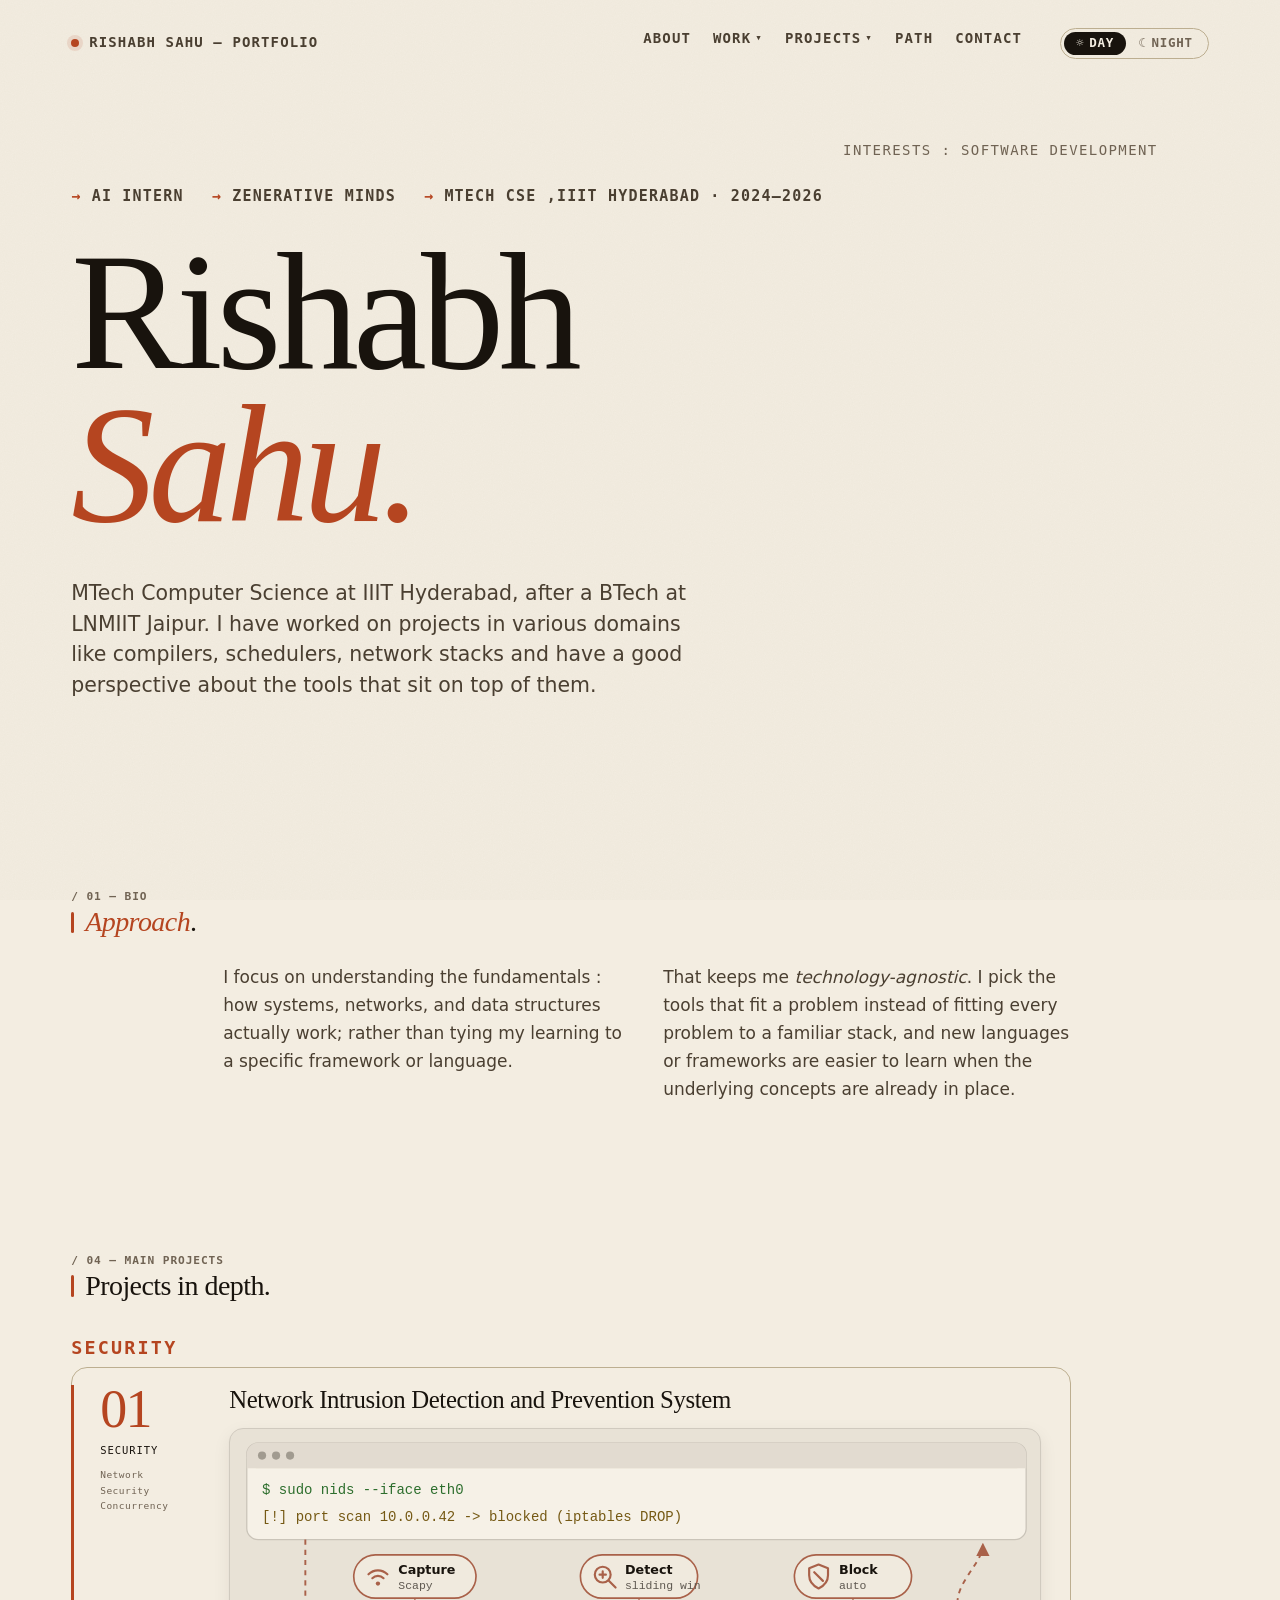
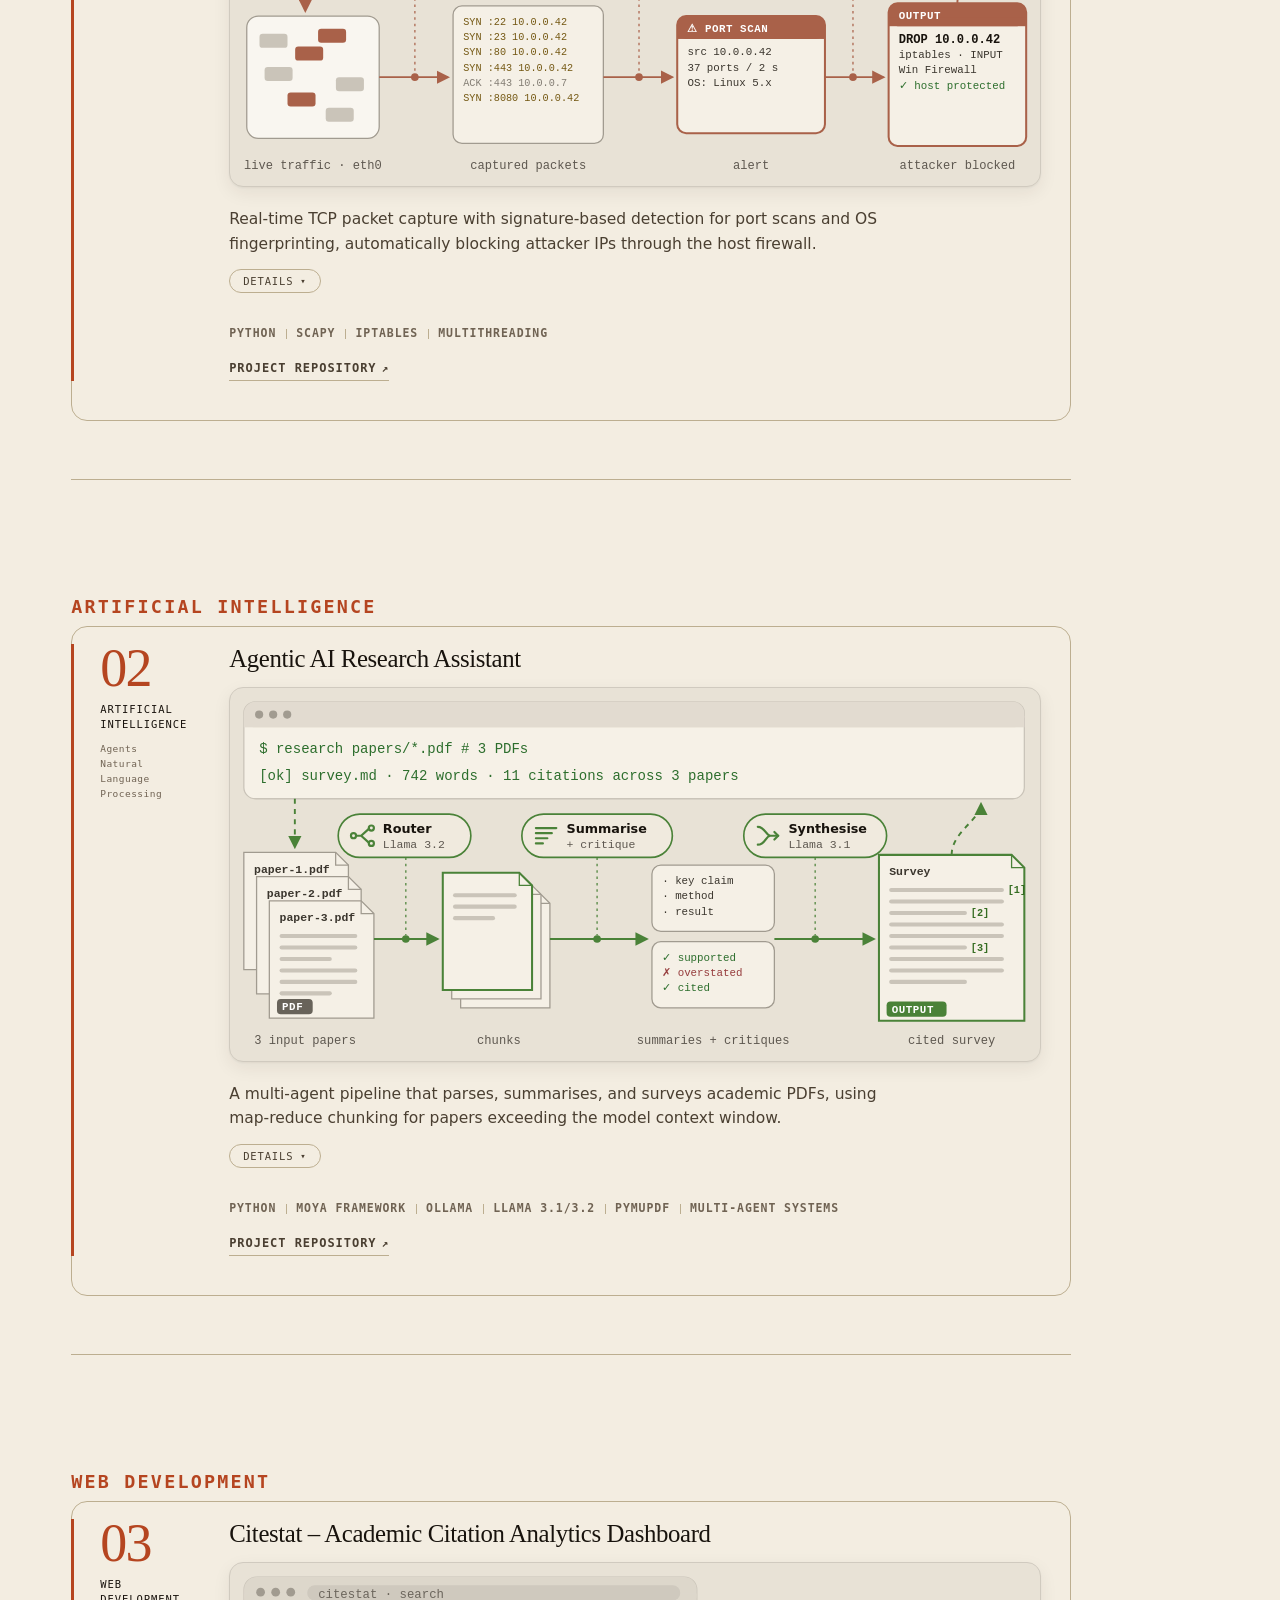
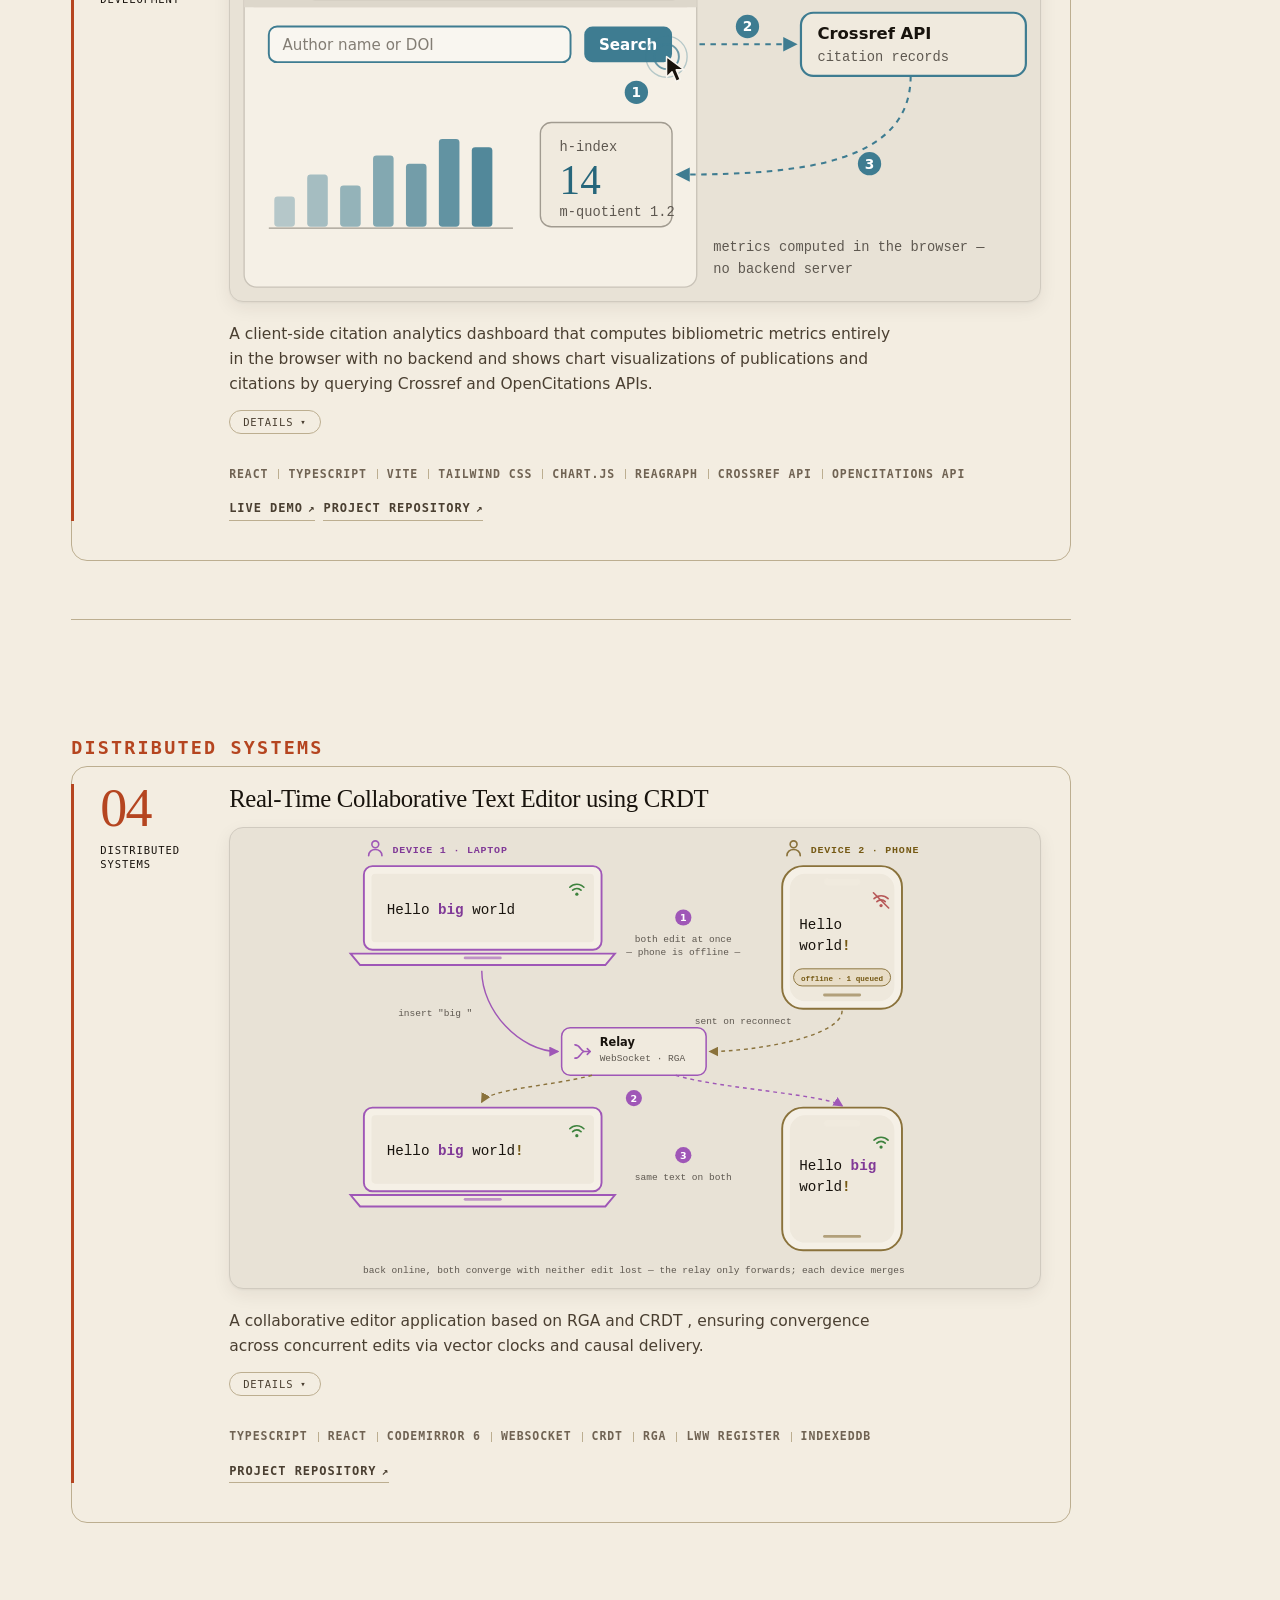
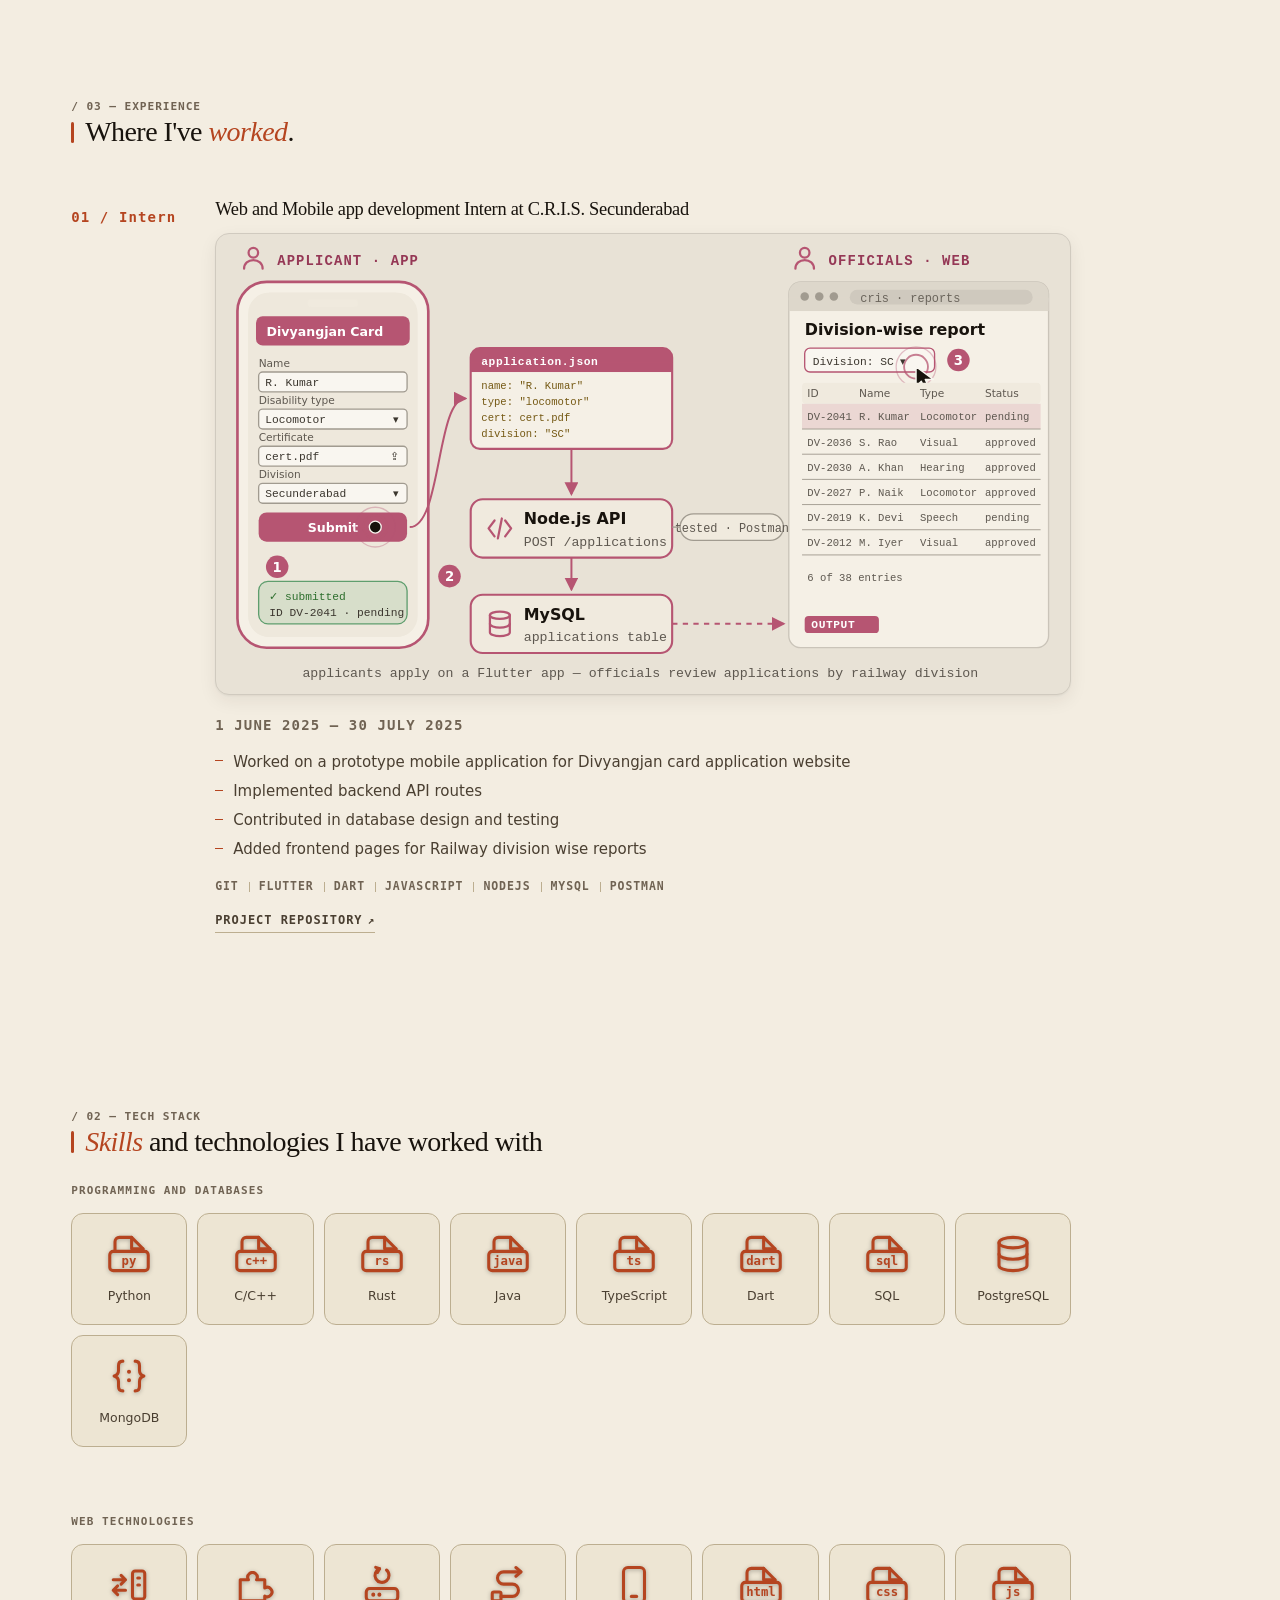
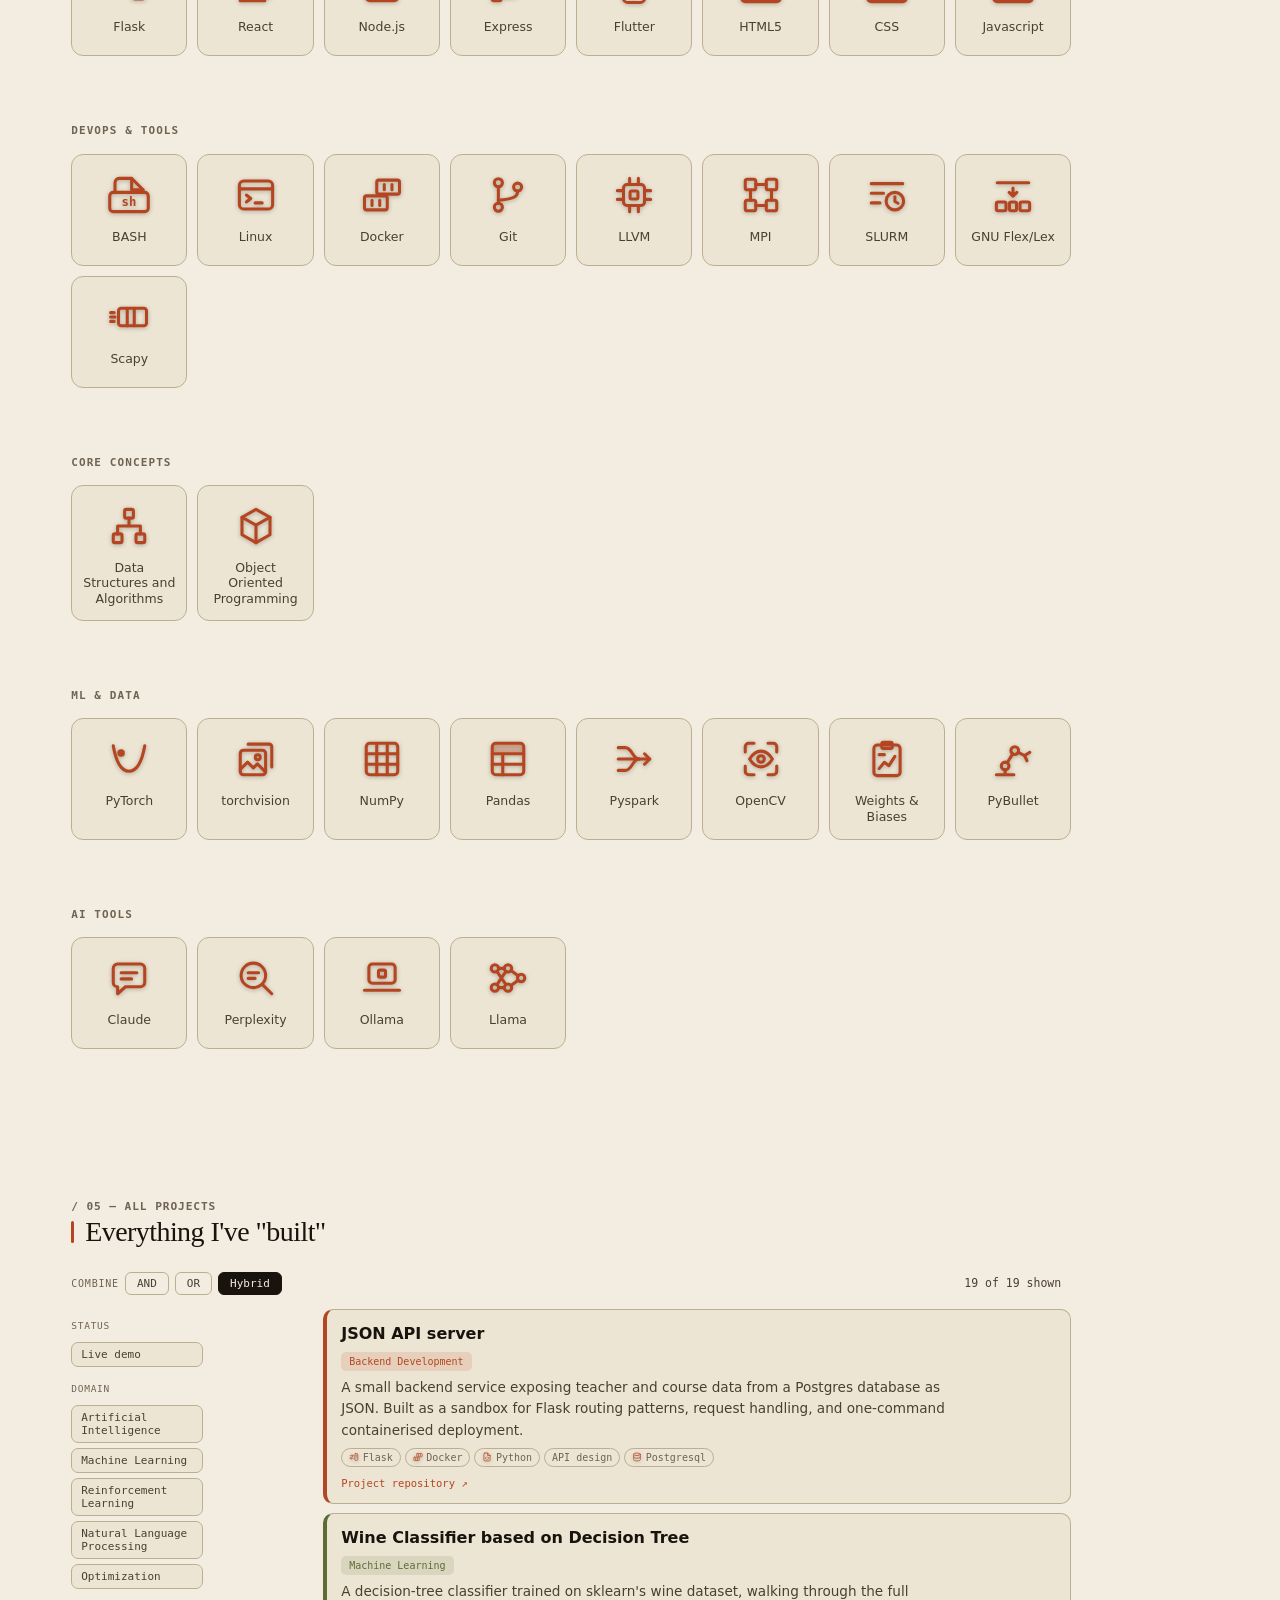
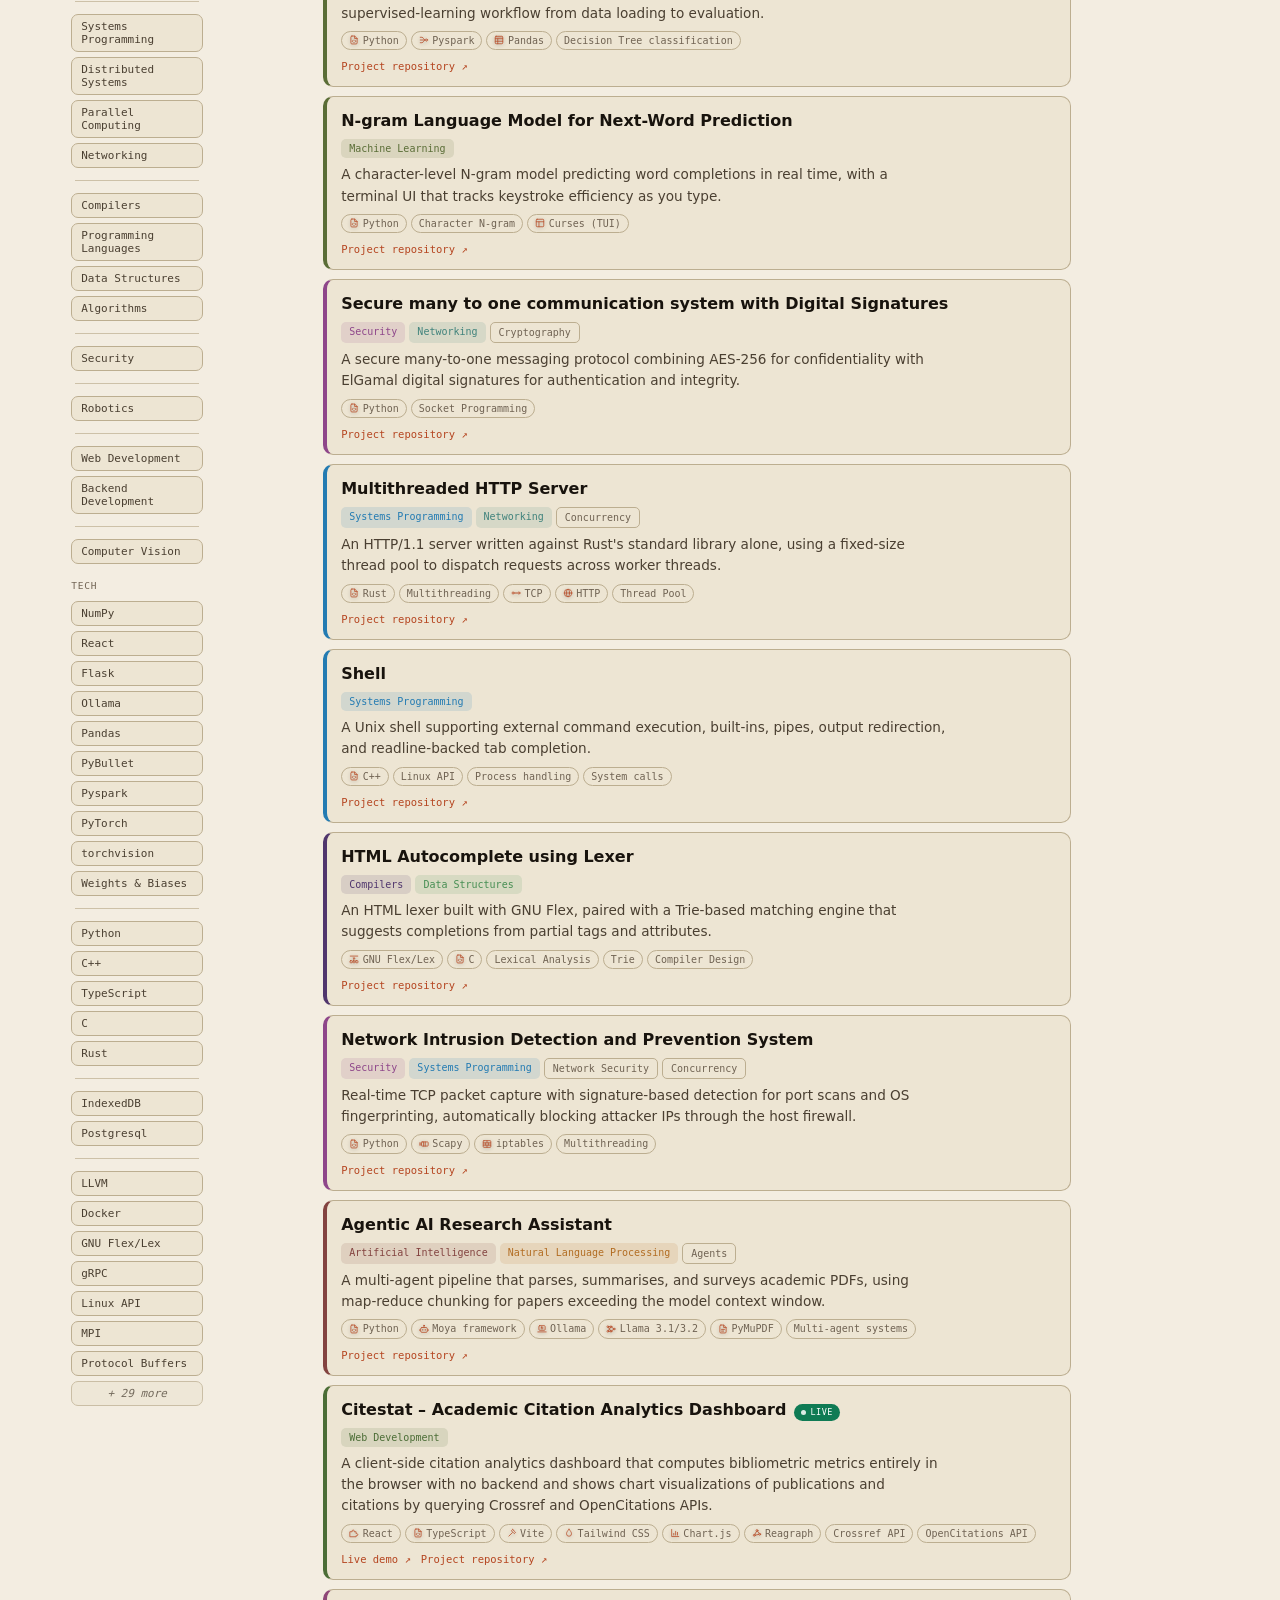
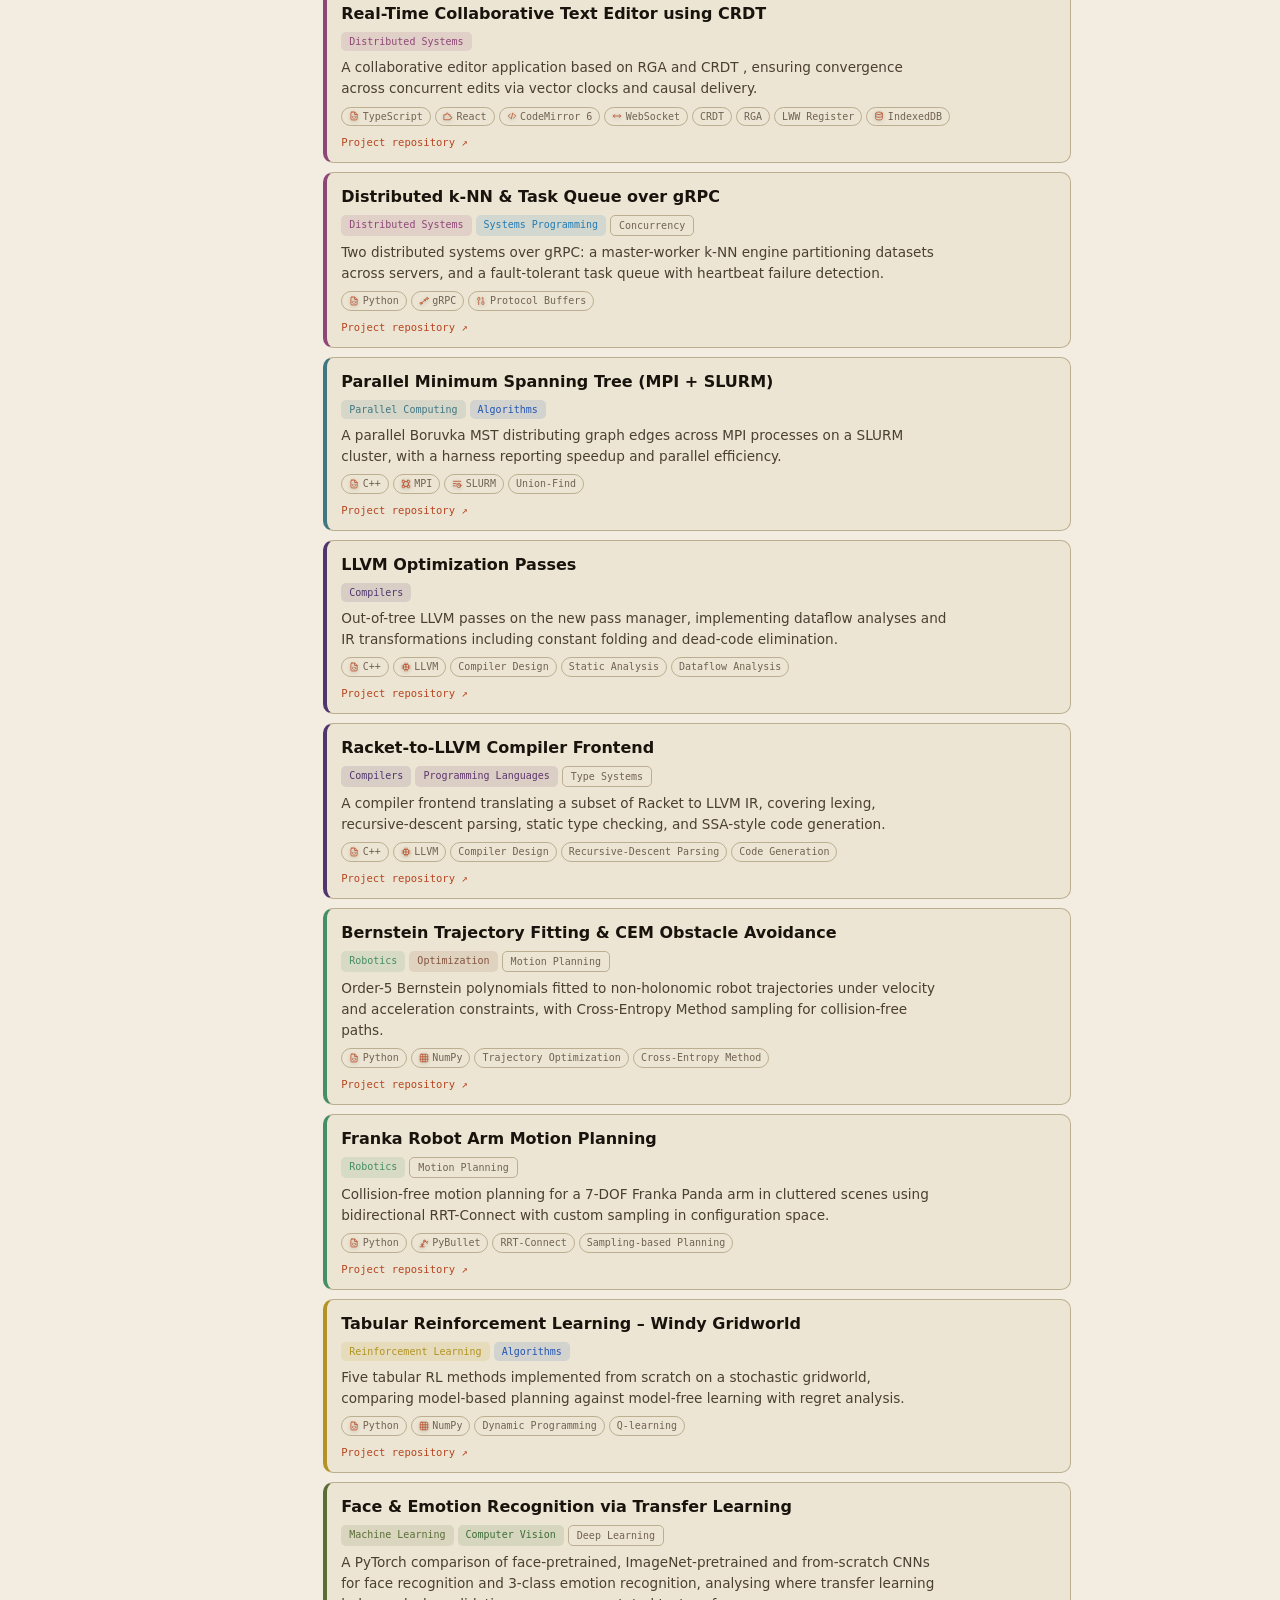
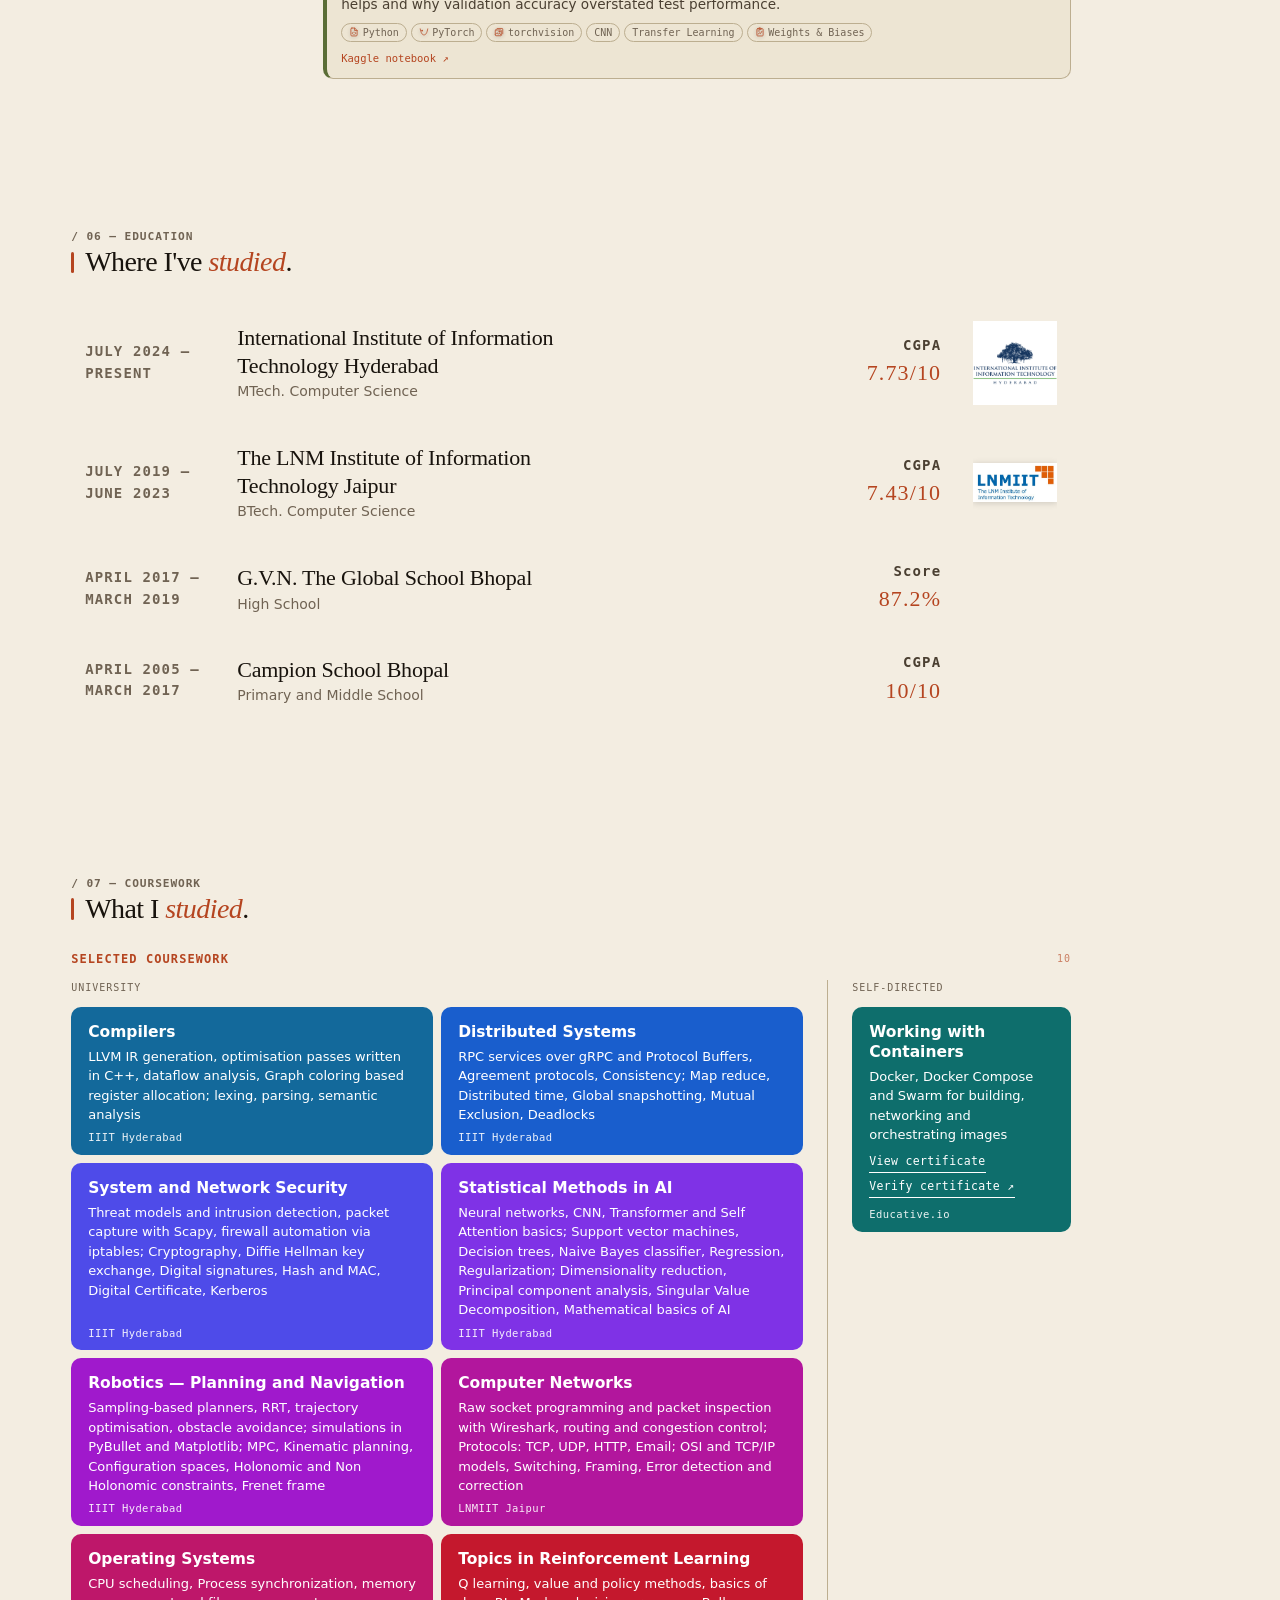
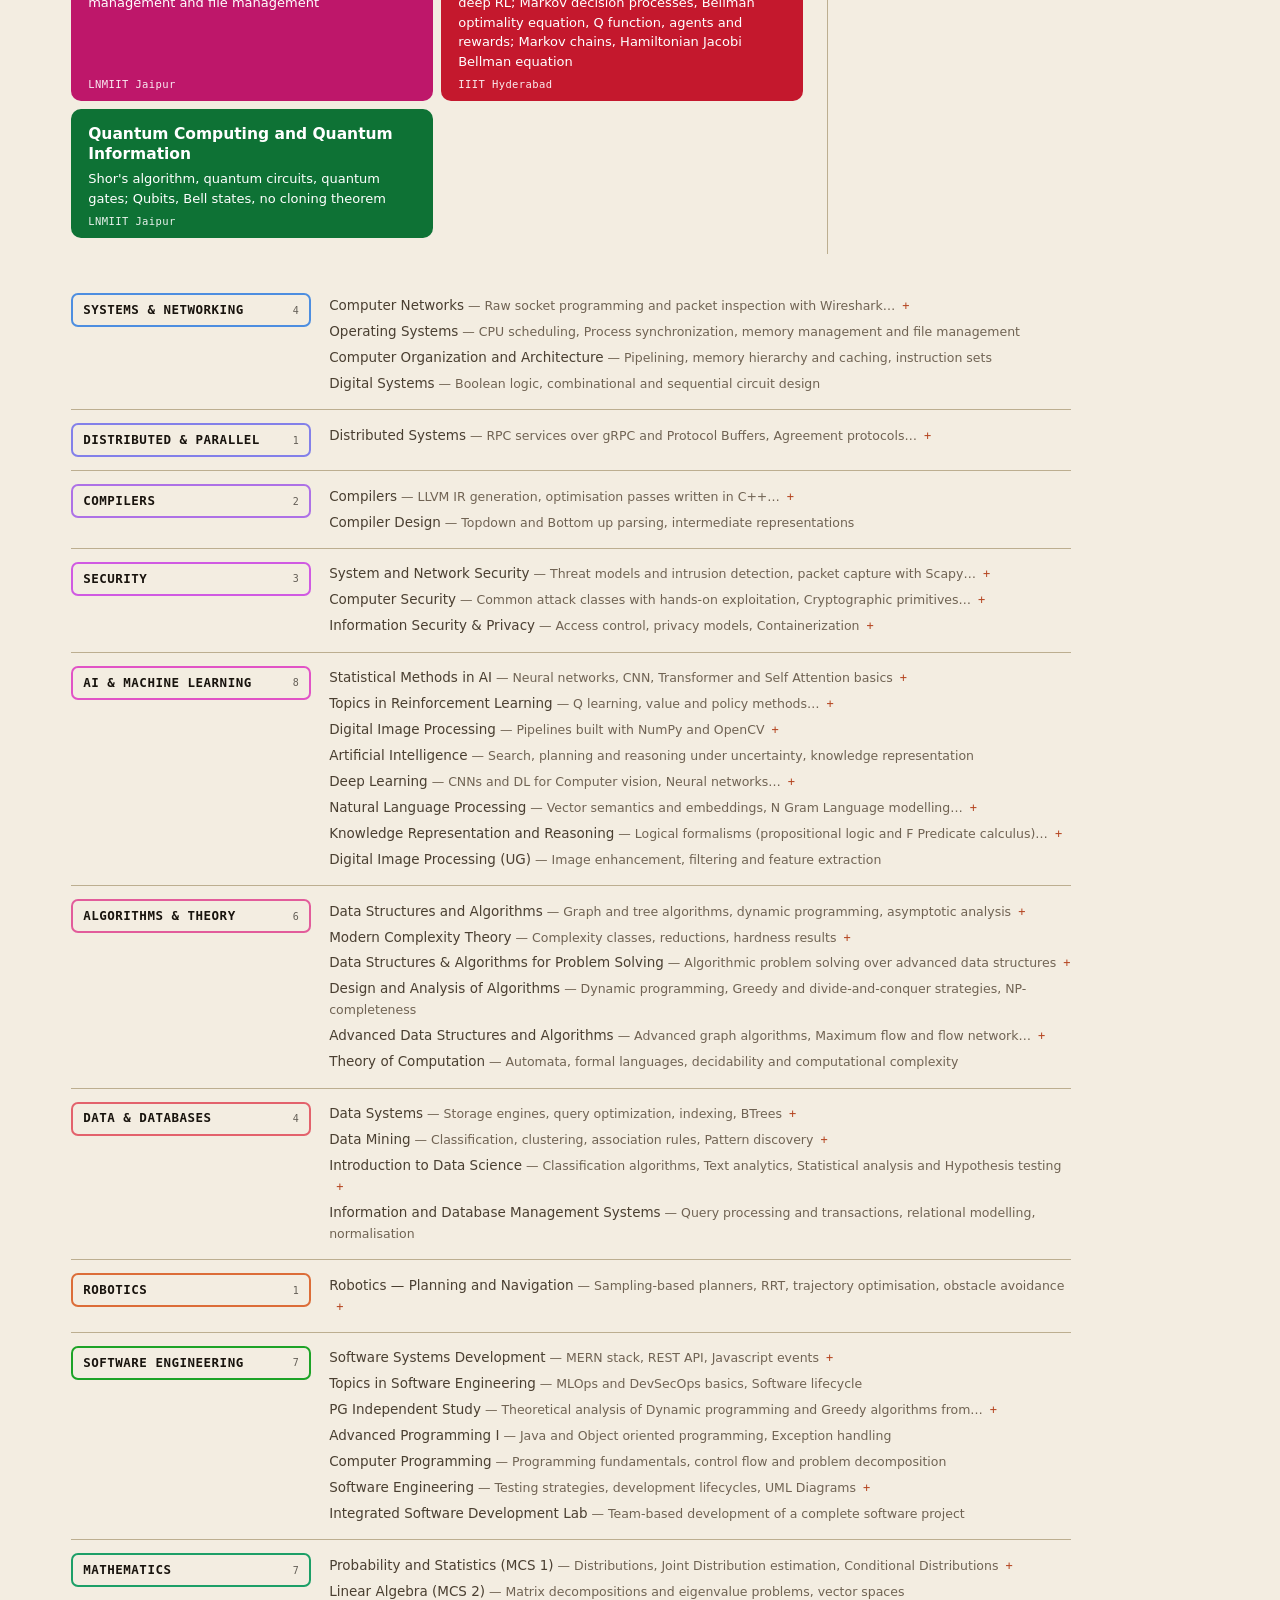
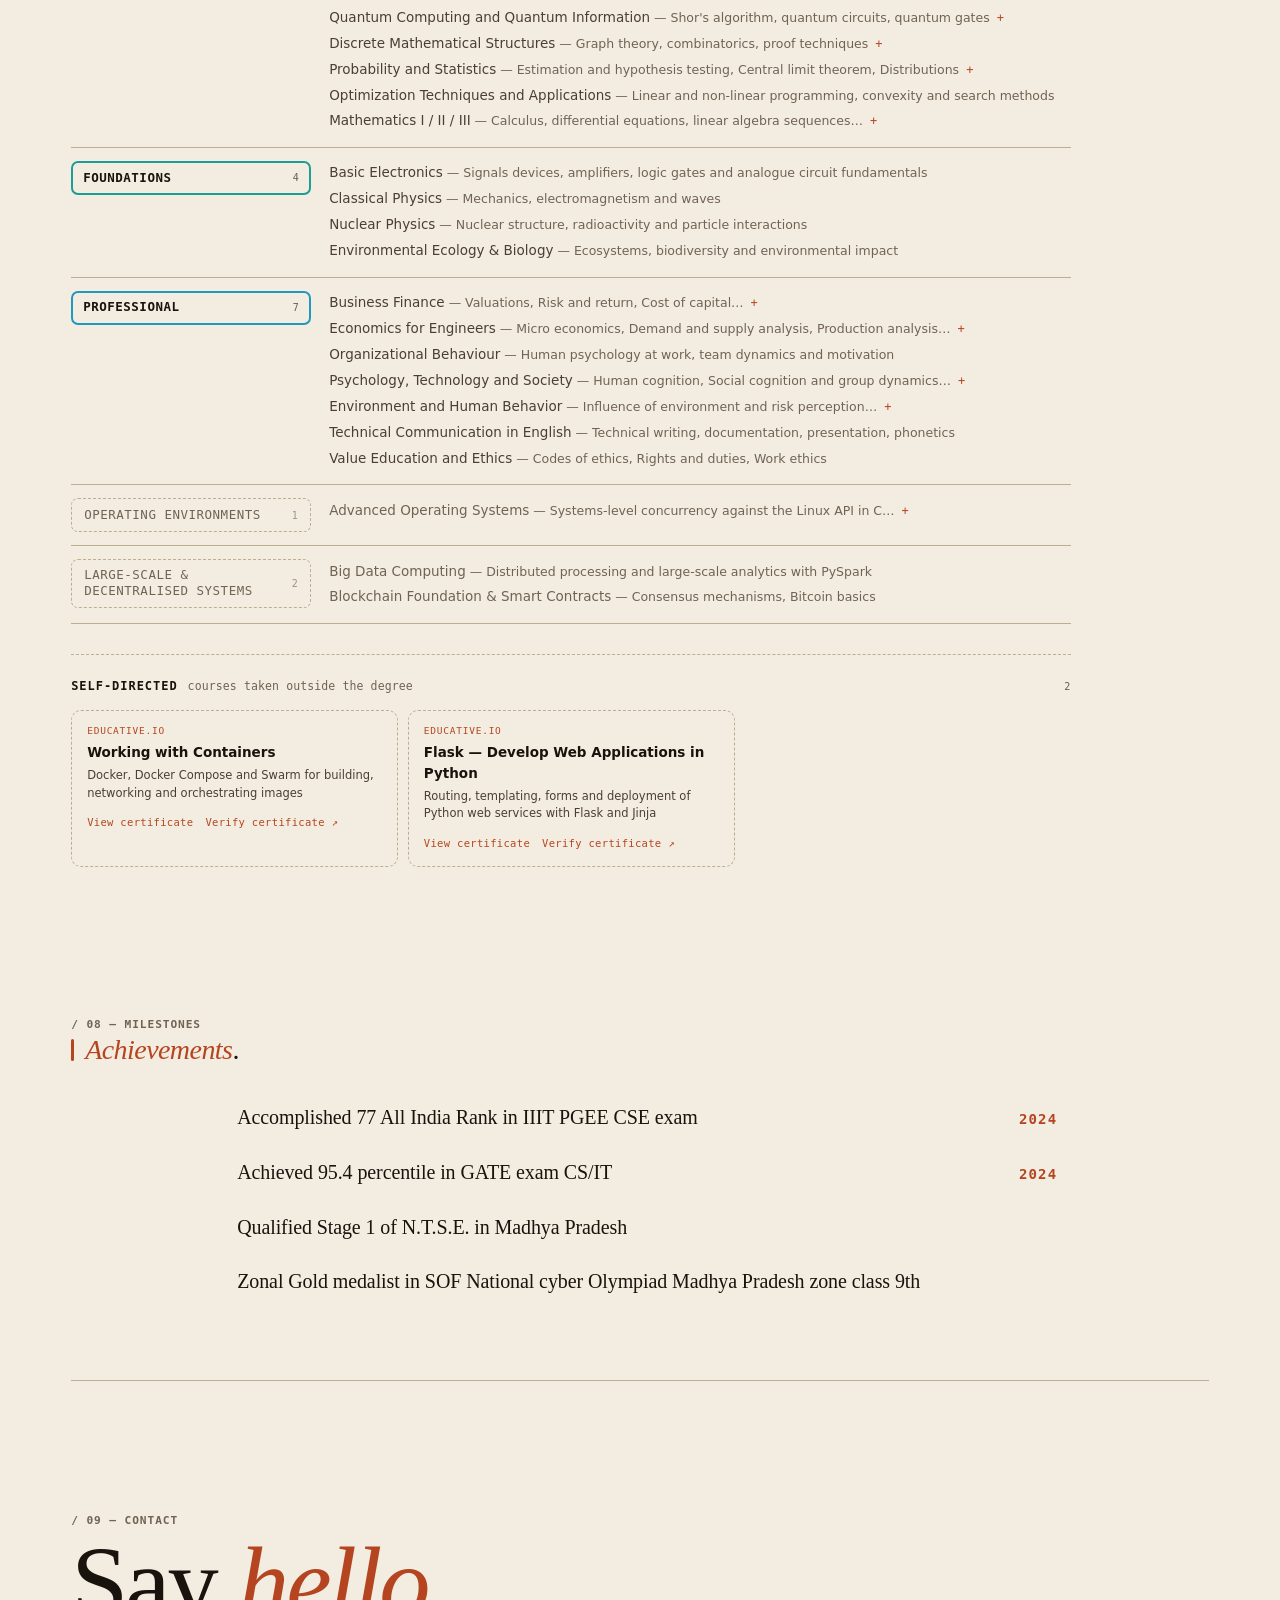
==== commit 5fece4c9: "change section title wording" ====
--- a/index.html
+++ b/index.html
@@ -127,9 +127,9 @@
          SKILLS
          ============================================================ -->
     <section class="block reveal" id="skills">
-      <span class="col-label">/ 02 — skills</span>
-      <div class="section-head">
-        <h2 data-section-title="Skills">What I've <em>worked with</em>.</h2>
+      <span class="col-label">/ 02 — Tech stack</span>
+      <div class="section-head">
+        <h2 data-section-title="Skills"> <em>Skills</em> and technologies I have worked with</h2>
       </div>
       <div class="skills-grid">
         <div aria-hidden="true"></div>
@@ -204,8 +204,8 @@
     <!-- ============================================================
          RECOGNITION
          ============================================================ -->
-    <section class="block reveal" id="recognition">
-      <span class="col-label">/ 08 — achievements</span>
+    <section class="block reveal" id="achievements">
+      <span class="col-label">/ 08 — milestones</span>
       <div class="section-head">
         <h2><em>Recognition</em>.</h2>
       </div>
--- a/style.css
+++ b/style.css
@@ -779,6 +779,12 @@
 .colophon .contact-grid .item a:hover {
   color: var(--accent);
   background-size: 100% 1px;
+}
+/* Six entries (with Kaggle) read better as two rows of three than as
+   six narrow columns, where handles break mid-word. script.js sets
+   data-count to the number of entries showing. */
+@media (min-width: 881px) {
+  .colophon .contact-grid[data-count="6"] { grid-template-columns: repeat(3, minmax(0, 1fr)); }
 }
 @media (max-width: 880px) {
   .colophon .contact-grid { grid-template-columns: 1fr 1fr; gap: 28px 20px; }
